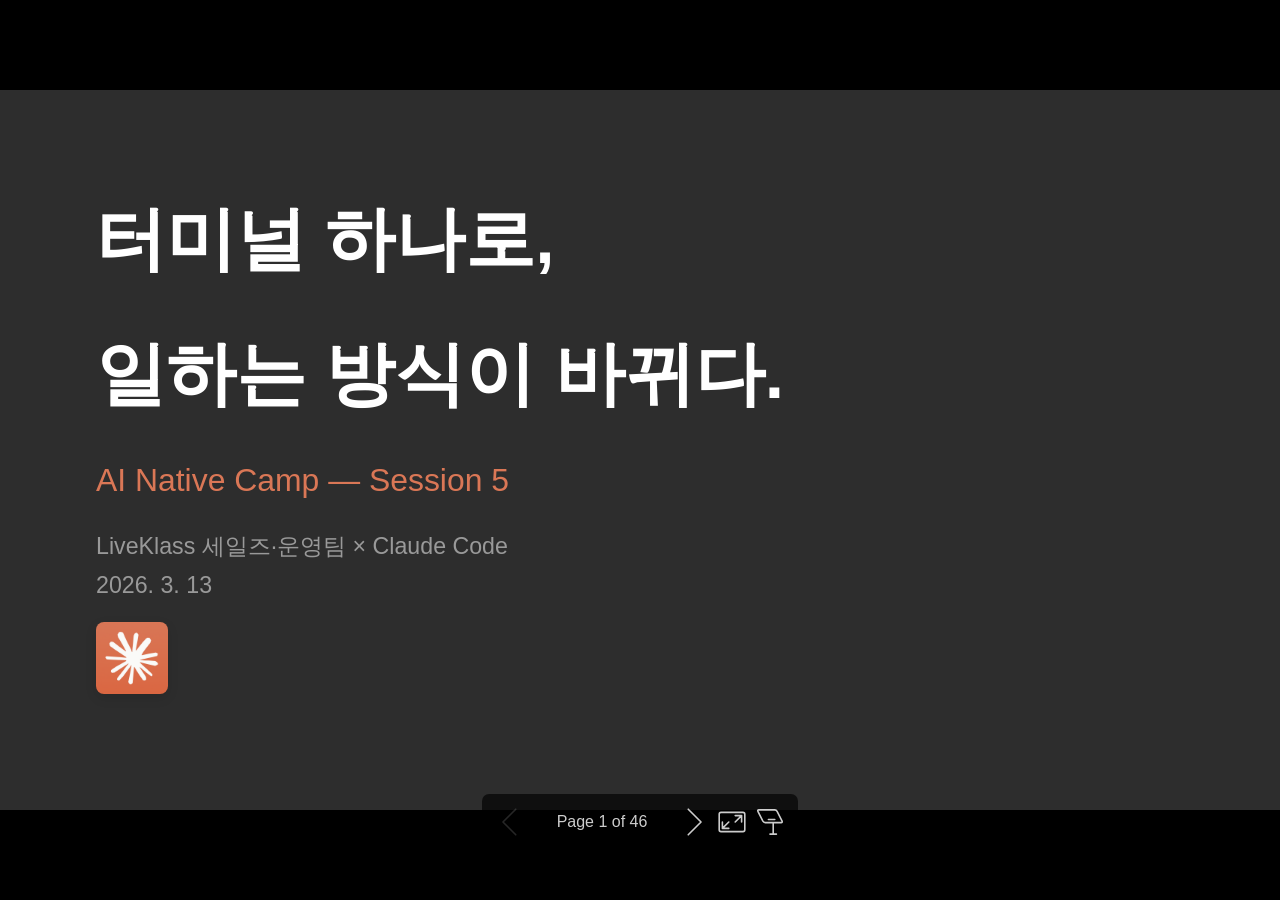
==== docs/slides/session5-showcase.html @ f02b891c "feat: Session 5 공유회 장표 + GitHub Pages 배포 Marp 기반 발표 장표 48슬라이드 (PDF + HTML). 참여자 7명 산출물 쇼케이스 + 1부 Key" ====
<!DOCTYPE html><html lang="ko-KR"><head><title>터미널 하나로,</title><meta property="og:title" content="터미널 하나로,"><meta charset="UTF-8"><meta name="viewport" content="width=device-width,height=device-height,initial-scale=1.0"><meta name="apple-mobile-web-app-capable" content="yes"><meta http-equiv="X-UA-Compatible" content="ie=edge"><meta property="og:type" content="website"><meta name="twitter:card" content="summary"><style>@media screen{body[data-bespoke-view=""] .bespoke-marp-parent>.bespoke-marp-osc>button,body[data-bespoke-view=next] .bespoke-marp-parent>.bespoke-marp-osc>button,body[data-bespoke-view=presenter] .bespoke-marp-presenter-container .bespoke-marp-presenter-info-container button,body[data-bespoke-view=presenter] .bespoke-marp-presenter-container .bespoke-marp-presenter-note-container button{appearance:none;background-color:initial;border:0;color:inherit;cursor:pointer;font-size:inherit;opacity:.8;outline:none;padding:0;transition:opacity .2s linear;-webkit-tap-highlight-color:transparent}body[data-bespoke-view=""] .bespoke-marp-parent>.bespoke-marp-osc>button:disabled,body[data-bespoke-view=next] .bespoke-marp-parent>.bespoke-marp-osc>button:disabled,body[data-bespoke-view=presenter] .bespoke-marp-presenter-container .bespoke-marp-presenter-info-container button:disabled,body[data-bespoke-view=presenter] .bespoke-marp-presenter-container .bespoke-marp-presenter-note-container button:disabled{cursor:not-allowed;opacity:.15!important}body[data-bespoke-view=""] .bespoke-marp-parent>.bespoke-marp-osc>button:hover,body[data-bespoke-view=next] .bespoke-marp-parent>.bespoke-marp-osc>button:hover,body[data-bespoke-view=presenter] .bespoke-marp-presenter-container .bespoke-marp-presenter-info-container button:hover,body[data-bespoke-view=presenter] .bespoke-marp-presenter-container .bespoke-marp-presenter-note-container button:hover{opacity:1}body[data-bespoke-view=""] .bespoke-marp-parent>.bespoke-marp-osc>button:hover:active,body[data-bespoke-view=next] .bespoke-marp-parent>.bespoke-marp-osc>button:hover:active,body[data-bespoke-view=presenter] .bespoke-marp-presenter-container .bespoke-marp-presenter-info-container button:hover:active,body[data-bespoke-view=presenter] .bespoke-marp-presenter-container .bespoke-marp-presenter-note-container button:hover:active{opacity:.6}body[data-bespoke-view=""] .bespoke-marp-parent>.bespoke-marp-osc>button:hover:not(:disabled),body[data-bespoke-view=next] .bespoke-marp-parent>.bespoke-marp-osc>button:hover:not(:disabled),body[data-bespoke-view=presenter] .bespoke-marp-presenter-container .bespoke-marp-presenter-info-container button:hover:not(:disabled),body[data-bespoke-view=presenter] .bespoke-marp-presenter-container .bespoke-marp-presenter-note-container button:hover:not(:disabled){transition:none}body[data-bespoke-view=""] .bespoke-marp-parent>.bespoke-marp-osc>button[data-bespoke-marp-osc=prev],body[data-bespoke-view=next] .bespoke-marp-parent>.bespoke-marp-osc>button[data-bespoke-marp-osc=prev],body[data-bespoke-view=presenter] .bespoke-marp-presenter-container .bespoke-marp-presenter-info-container button.bespoke-marp-presenter-info-page-prev{background:#0000 url("[data-uri]") no-repeat 50%;background-size:contain;overflow:hidden;text-indent:100%;white-space:nowrap}body[data-bespoke-view=""] .bespoke-marp-parent>.bespoke-marp-osc>button[data-bespoke-marp-osc=next],body[data-bespoke-view=next] .bespoke-marp-parent>.bespoke-marp-osc>button[data-bespoke-marp-osc=next],body[data-bespoke-view=presenter] .bespoke-marp-presenter-container .bespoke-marp-presenter-info-container button.bespoke-marp-presenter-info-page-next{background:#0000 url("[data-uri]") no-repeat 50%;background-size:contain;overflow:hidden;text-indent:100%;white-space:nowrap}body[data-bespoke-view=""] .bespoke-marp-parent>.bespoke-marp-osc>button[data-bespoke-marp-osc=fullscreen],body[data-bespoke-view=next] .bespoke-marp-parent>.bespoke-marp-osc>button[data-bespoke-marp-osc=fullscreen]{background:#0000 url("[data-uri]") no-repeat 50%;background-size:contain;overflow:hidden;text-indent:100%;white-space:nowrap}body[data-bespoke-view=""] .bespoke-marp-parent>.bespoke-marp-osc>button.exit[data-bespoke-marp-osc=fullscreen],body[data-bespoke-view=next] .bespoke-marp-parent>.bespoke-marp-osc>button.exit[data-bespoke-marp-osc=fullscreen]{background-image:url("[data-uri]")}body[data-bespoke-view=""] .bespoke-marp-parent>.bespoke-marp-osc>button[data-bespoke-marp-osc=presenter],body[data-bespoke-view=next] .bespoke-marp-parent>.bespoke-marp-osc>button[data-bespoke-marp-osc=presenter]{background:#0000 url("[data-uri]") no-repeat 50%;background-size:contain;overflow:hidden;text-indent:100%;white-space:nowrap}body[data-bespoke-view=presenter] .bespoke-marp-presenter-container .bespoke-marp-presenter-note-container button.bespoke-marp-presenter-note-bigger{background:#0000 url("[data-uri]") no-repeat 50%;background-size:contain;overflow:hidden;text-indent:100%;white-space:nowrap}body[data-bespoke-view=presenter] .bespoke-marp-presenter-container .bespoke-marp-presenter-note-container button.bespoke-marp-presenter-note-smaller{background:#0000 url("[data-uri]") no-repeat 50%;background-size:contain;overflow:hidden;text-indent:100%;white-space:nowrap}}@keyframes __bespoke_marp_transition_reduced_outgoing__{0%{opacity:1}to{opacity:0}}@keyframes __bespoke_marp_transition_reduced_incoming__{0%{mix-blend-mode:plus-lighter;opacity:0}to{mix-blend-mode:plus-lighter;opacity:1}}.bespoke-marp-note,.bespoke-marp-osc,.bespoke-progress-parent{display:none;transition:none}@media screen{::view-transition-group(*){animation-duration:var(--marp-bespoke-transition-animation-duration,.5s);animation-timing-function:ease}::view-transition-new(*),::view-transition-old(*){animation-delay:0s;animation-direction:var(--marp-bespoke-transition-animation-direction,normal);animation-duration:var(--marp-bespoke-transition-animation-duration,.5s);animation-fill-mode:both;animation-name:var(--marp-bespoke-transition-animation-name,var(--marp-bespoke-transition-animation-name-fallback,__bespoke_marp_transition_no_animation__));mix-blend-mode:normal}::view-transition-old(*){--marp-bespoke-transition-animation-name-fallback:__bespoke_marp_transition_reduced_outgoing__;animation-timing-function:ease}::view-transition-new(*){--marp-bespoke-transition-animation-name-fallback:__bespoke_marp_transition_reduced_incoming__;animation-timing-function:ease}::view-transition-new(root),::view-transition-old(root){animation-timing-function:linear}::view-transition-new(__bespoke_marp_transition_osc__),::view-transition-old(__bespoke_marp_transition_osc__){animation-duration:0s!important;animation-name:__bespoke_marp_transition_osc__!important}::view-transition-new(__bespoke_marp_transition_osc__){opacity:0!important}.bespoke-marp-transition-warming-up::view-transition-group(*),.bespoke-marp-transition-warming-up::view-transition-new(*),.bespoke-marp-transition-warming-up::view-transition-old(*){animation-play-state:paused!important}body,html{height:100%;margin:0}body{background:#000;overflow:hidden}svg.bespoke-marp-slide{content-visibility:hidden;opacity:0;pointer-events:none;z-index:-1}svg.bespoke-marp-slide:not(.bespoke-marp-active) *{view-transition-name:none!important}svg.bespoke-marp-slide.bespoke-marp-active{content-visibility:visible;opacity:1;pointer-events:auto;z-index:0}svg.bespoke-marp-slide.bespoke-marp-active.bespoke-marp-active-ready *{animation-name:__bespoke_marp__!important}@supports not (content-visibility:hidden){svg.bespoke-marp-slide[data-bespoke-marp-load=hideable]{display:none}svg.bespoke-marp-slide[data-bespoke-marp-load=hideable].bespoke-marp-active{display:block}}}@media screen and (prefers-reduced-motion:reduce){svg.bespoke-marp-slide *{view-transition-name:none!important}}@media screen{[data-bespoke-marp-fragment=inactive]{visibility:hidden}body[data-bespoke-view=""] .bespoke-marp-parent,body[data-bespoke-view=next] .bespoke-marp-parent{inset:0;position:absolute}body[data-bespoke-view=""] .bespoke-marp-parent>.bespoke-marp-osc,body[data-bespoke-view=next] .bespoke-marp-parent>.bespoke-marp-osc{background:#000000a6;border-radius:7px;bottom:50px;color:#fff;contain:paint;display:block;font-family:Helvetica,Arial,sans-serif;font-size:16px;left:50%;line-height:0;opacity:1;padding:12px;position:absolute;touch-action:manipulation;transform:translateX(-50%);transition:opacity .2s linear;-webkit-user-select:none;user-select:none;white-space:nowrap;will-change:transform;z-index:1;view-transition-name:__bespoke_marp_transition_osc__}body[data-bespoke-view=""] .bespoke-marp-parent>.bespoke-marp-osc>*,body[data-bespoke-view=next] .bespoke-marp-parent>.bespoke-marp-osc>*{margin-left:6px}body[data-bespoke-view=""] .bespoke-marp-parent>.bespoke-marp-osc>:first-child,body[data-bespoke-view=next] .bespoke-marp-parent>.bespoke-marp-osc>:first-child{margin-left:0}body[data-bespoke-view=""] .bespoke-marp-parent>.bespoke-marp-osc>span,body[data-bespoke-view=next] .bespoke-marp-parent>.bespoke-marp-osc>span{opacity:.8}body[data-bespoke-view=""] .bespoke-marp-parent>.bespoke-marp-osc>span[data-bespoke-marp-osc=page],body[data-bespoke-view=next] .bespoke-marp-parent>.bespoke-marp-osc>span[data-bespoke-marp-osc=page]{display:inline-block;min-width:140px;text-align:center}body[data-bespoke-view=""] .bespoke-marp-parent>.bespoke-marp-osc>button[data-bespoke-marp-osc=fullscreen],body[data-bespoke-view=""] .bespoke-marp-parent>.bespoke-marp-osc>button[data-bespoke-marp-osc=next],body[data-bespoke-view=""] .bespoke-marp-parent>.bespoke-marp-osc>button[data-bespoke-marp-osc=presenter],body[data-bespoke-view=""] .bespoke-marp-parent>.bespoke-marp-osc>button[data-bespoke-marp-osc=prev],body[data-bespoke-view=next] .bespoke-marp-parent>.bespoke-marp-osc>button[data-bespoke-marp-osc=fullscreen],body[data-bespoke-view=next] .bespoke-marp-parent>.bespoke-marp-osc>button[data-bespoke-marp-osc=next],body[data-bespoke-view=next] .bespoke-marp-parent>.bespoke-marp-osc>button[data-bespoke-marp-osc=presenter],body[data-bespoke-view=next] .bespoke-marp-parent>.bespoke-marp-osc>button[data-bespoke-marp-osc=prev]{height:32px;line-height:32px;width:32px}body[data-bespoke-view=""] .bespoke-marp-parent.bespoke-marp-inactive,body[data-bespoke-view=next] .bespoke-marp-parent.bespoke-marp-inactive{cursor:none}body[data-bespoke-view=""] .bespoke-marp-parent.bespoke-marp-inactive>.bespoke-marp-osc,body[data-bespoke-view=next] .bespoke-marp-parent.bespoke-marp-inactive>.bespoke-marp-osc{opacity:0;pointer-events:none}body[data-bespoke-view=""] svg.bespoke-marp-slide,body[data-bespoke-view=next] svg.bespoke-marp-slide{height:100%;left:0;position:absolute;top:0;width:100%}body[data-bespoke-view=""] .bespoke-progress-parent{background:#222;display:flex;height:5px;width:100%}body[data-bespoke-view=""] .bespoke-progress-parent+.bespoke-marp-parent{top:5px}body[data-bespoke-view=""] .bespoke-progress-parent .bespoke-progress-bar{background:#0288d1;flex:0 0 0;transition:flex-basis .2s cubic-bezier(0,1,1,1)}body[data-bespoke-view=next]{background:#0000}body[data-bespoke-view=presenter]{background:#161616}body[data-bespoke-view=presenter] .bespoke-marp-presenter-container{display:grid;font-family:Helvetica,Arial,sans-serif;grid-template:"current dragbar next" minmax(140px,1fr) "current dragbar note" 2fr "info    dragbar note" 3em;grid-template-columns:minmax(3px,var(--bespoke-marp-presenter-split-ratio,66%)) 0 minmax(3px,1fr);height:100%;left:0;position:absolute;top:0;width:100%}body[data-bespoke-view=presenter] .bespoke-marp-presenter-container .bespoke-marp-parent{grid-area:current;overflow:hidden;position:relative}body[data-bespoke-view=presenter] .bespoke-marp-presenter-container .bespoke-marp-parent svg.bespoke-marp-slide{height:calc(100% - 40px);left:20px;pointer-events:none;position:absolute;top:20px;-webkit-user-select:none;user-select:none;width:calc(100% - 40px)}body[data-bespoke-view=presenter] .bespoke-marp-presenter-container .bespoke-marp-parent svg.bespoke-marp-slide.bespoke-marp-active{filter:drop-shadow(0 3px 10px rgba(0,0,0,.5))}body[data-bespoke-view=presenter] .bespoke-marp-presenter-container .bespoke-marp-presenter-dragbar-container{background:#0288d1;cursor:col-resize;grid-area:dragbar;margin-left:-3px;opacity:0;position:relative;transition:opacity .4s linear .1s;width:6px;z-index:10}body[data-bespoke-view=presenter] .bespoke-marp-presenter-container .bespoke-marp-presenter-dragbar-container:hover{opacity:1}body[data-bespoke-view=presenter] .bespoke-marp-presenter-container .bespoke-marp-presenter-dragbar-container.active{opacity:1;transition-delay:0s}body[data-bespoke-view=presenter] .bespoke-marp-presenter-container .bespoke-marp-presenter-next-container{background:#222;cursor:pointer;display:none;grid-area:next;overflow:hidden;position:relative}body[data-bespoke-view=presenter] .bespoke-marp-presenter-container .bespoke-marp-presenter-next-container.active{display:block}body[data-bespoke-view=presenter] .bespoke-marp-presenter-container .bespoke-marp-presenter-next-container iframe.bespoke-marp-presenter-next{background:#0000;border:0;display:block;filter:drop-shadow(0 3px 10px rgba(0,0,0,.5));height:calc(100% - 40px);left:20px;pointer-events:none;position:absolute;top:20px;-webkit-user-select:none;user-select:none;width:calc(100% - 40px)}body[data-bespoke-view=presenter] .bespoke-marp-presenter-container .bespoke-marp-presenter-note-container{background:#222;color:#eee;grid-area:note;position:relative;z-index:1}body[data-bespoke-view=presenter] .bespoke-marp-presenter-container .bespoke-marp-presenter-note-container button{height:1.5em;line-height:1.5em;width:1.5em}body[data-bespoke-view=presenter] .bespoke-marp-presenter-container .bespoke-marp-presenter-note-container .bespoke-marp-presenter-note-wrapper{display:block;inset:0;position:absolute}body[data-bespoke-view=presenter] .bespoke-marp-presenter-container .bespoke-marp-presenter-note-container .bespoke-marp-presenter-note-buttons{background:#000000a6;border-radius:4px;bottom:0;display:flex;gap:4px;margin:12px;opacity:0;padding:6px;pointer-events:none;position:absolute;right:0;transition:opacity .2s linear}body[data-bespoke-view=presenter] .bespoke-marp-presenter-container .bespoke-marp-presenter-note-container .bespoke-marp-presenter-note-buttons:focus-within,body[data-bespoke-view=presenter] .bespoke-marp-presenter-container .bespoke-marp-presenter-note-container .bespoke-marp-presenter-note-wrapper:focus-within+.bespoke-marp-presenter-note-buttons,body[data-bespoke-view=presenter] .bespoke-marp-presenter-container .bespoke-marp-presenter-note-container:hover .bespoke-marp-presenter-note-buttons{opacity:1;pointer-events:auto}body[data-bespoke-view=presenter] .bespoke-marp-presenter-container .bespoke-marp-presenter-note-container .bespoke-marp-note{box-sizing:border-box;font-size:calc(1.1em*var(--bespoke-marp-note-font-scale, 1));height:calc(100% - 40px);margin:20px;overflow:auto;padding-right:3px;white-space:pre-wrap;width:calc(100% - 40px);word-wrap:break-word;scrollbar-color:#eeeeee80 #0000;scrollbar-width:thin}body[data-bespoke-view=presenter] .bespoke-marp-presenter-container .bespoke-marp-presenter-note-container .bespoke-marp-note::-webkit-scrollbar{width:6px}body[data-bespoke-view=presenter] .bespoke-marp-presenter-container .bespoke-marp-presenter-note-container .bespoke-marp-note::-webkit-scrollbar-track{background:#0000}body[data-bespoke-view=presenter] .bespoke-marp-presenter-container .bespoke-marp-presenter-note-container .bespoke-marp-note::-webkit-scrollbar-thumb{background:#eeeeee80;border-radius:6px}body[data-bespoke-view=presenter] .bespoke-marp-presenter-container .bespoke-marp-presenter-note-container .bespoke-marp-note:empty{pointer-events:none}body[data-bespoke-view=presenter] .bespoke-marp-presenter-container .bespoke-marp-presenter-note-container .bespoke-marp-note.active{display:block}body[data-bespoke-view=presenter] .bespoke-marp-presenter-container .bespoke-marp-presenter-note-container .bespoke-marp-note p:first-child{margin-top:0}body[data-bespoke-view=presenter] .bespoke-marp-presenter-container .bespoke-marp-presenter-note-container .bespoke-marp-note p:last-child{margin-bottom:0}body[data-bespoke-view=presenter] .bespoke-marp-presenter-container .bespoke-marp-presenter-info-container{align-items:center;box-sizing:border-box;color:#eee;display:flex;flex-wrap:nowrap;grid-area:info;justify-content:center;overflow:hidden;padding:0 10px}body[data-bespoke-view=presenter] .bespoke-marp-presenter-container .bespoke-marp-presenter-info-container .bespoke-marp-presenter-info-page,body[data-bespoke-view=presenter] .bespoke-marp-presenter-container .bespoke-marp-presenter-info-container .bespoke-marp-presenter-info-time,body[data-bespoke-view=presenter] .bespoke-marp-presenter-container .bespoke-marp-presenter-info-container .bespoke-marp-presenter-info-timer{box-sizing:border-box;display:block;padding:0 10px;white-space:nowrap;width:100%}body[data-bespoke-view=presenter] .bespoke-marp-presenter-container .bespoke-marp-presenter-info-container button{height:1.5em;line-height:1.5em;width:1.5em}body[data-bespoke-view=presenter] .bespoke-marp-presenter-container .bespoke-marp-presenter-info-container .bespoke-marp-presenter-info-page{order:2;text-align:center}body[data-bespoke-view=presenter] .bespoke-marp-presenter-container .bespoke-marp-presenter-info-container .bespoke-marp-presenter-info-page .bespoke-marp-presenter-info-page-text{display:inline-block;min-width:120px;text-align:center}body[data-bespoke-view=presenter] .bespoke-marp-presenter-container .bespoke-marp-presenter-info-container .bespoke-marp-presenter-info-time{color:#999;order:1;text-align:left}body[data-bespoke-view=presenter] .bespoke-marp-presenter-container .bespoke-marp-presenter-info-container .bespoke-marp-presenter-info-timer{color:#999;order:3;text-align:right}body[data-bespoke-view=presenter] .bespoke-marp-presenter-container .bespoke-marp-presenter-info-container .bespoke-marp-presenter-info-timer:hover{cursor:pointer}}@media print{.bespoke-marp-presenter-info-container,.bespoke-marp-presenter-next-container,.bespoke-marp-presenter-note-container{display:none}}</style><style>div#\:\$p > svg > foreignObject > section{width:1280px;height:720px;box-sizing:border-box;overflow:hidden;position:relative;scroll-snap-align:center center;-webkit-text-size-adjust:100%;text-size-adjust:100%}div#\:\$p > svg > foreignObject > section::after{bottom:0;content:attr(data-marpit-pagination);padding:inherit;pointer-events:none;position:absolute;right:0}div#\:\$p > svg > foreignObject > section:not([data-marpit-pagination])::after{display:none}div#\:\$p > svg > foreignObject > section :is(h1, marp-h1){font-size:2em;margin-block:0.67em}div#\:\$p > svg > foreignObject > section video::-webkit-media-controls{will-change:transform}@page {size:1280px 720px;margin:0}@media print{html, body{background-color:#fff;margin:0;page-break-inside:avoid;break-inside:avoid-page}div#\:\$p > svg > foreignObject > section{page-break-before:always;break-before:page}div#\:\$p > svg > foreignObject > section, div#\:\$p > svg > foreignObject > section *{-webkit-print-color-adjust:exact!important;animation-delay:0s!important;animation-duration:0s!important;color-adjust:exact!important;print-color-adjust:exact!important;transition:none!important}div#\:\$p > svg[data-marpit-svg]{display:block;height:100vh;width:100vw}}div#\:\$p > svg > foreignObject > section{--fgColor-danger:light-dark(#d1242f, #f85149);--bgColor-attention-muted:light-dark(#fff8c5, #bb800926);--bgColor-muted:light-dark(#f6f8fa, #151b23);--bgColor-neutral-muted:light-dark(#818b981f, #656c7633);--borderColor-accent-emphasis:light-dark(#0969da, #1f6feb);--borderColor-attention-emphasis:light-dark(#9a6700, #9e6a03);--borderColor-danger-emphasis:light-dark(#cf222e, #da3633);--borderColor-default:light-dark(#d1d9e0, #3d444d);--borderColor-done-emphasis:light-dark(#8250df, #8957e5);--borderColor-success-emphasis:light-dark(#1a7f37, #238636);--color-prettylights-syntax-brackethighlighter-angle:light-dark(#59636e, #9198a1);--color-prettylights-syntax-brackethighlighter-unmatched:light-dark(#82071e, #f85149);--color-prettylights-syntax-carriage-return-bg:light-dark(#cf222e, #b62324);--color-prettylights-syntax-carriage-return-text:light-dark(#f6f8fa, #f0f6fc);--color-prettylights-syntax-comment:light-dark(#59636e, #9198a1);--color-prettylights-syntax-constant:light-dark(#0550ae, #79c0ff);--color-prettylights-syntax-constant-other-reference-link:light-dark(#0a3069, #a5d6ff);--color-prettylights-syntax-entity:light-dark(#6639ba, #d2a8ff);--color-prettylights-syntax-entity-tag:light-dark(#0550ae, #7ee787);--color-prettylights-syntax-invalid-illegal-text:light-dark(var(--fgColor-danger), var(--fgColor-danger));--color-prettylights-syntax-keyword:light-dark(#cf222e, #ff7b72);--color-prettylights-syntax-markup-changed-bg:light-dark(#ffd8b5, #5a1e02);--color-prettylights-syntax-markup-changed-text:light-dark(#953800, #ffdfb6);--color-prettylights-syntax-markup-deleted-bg:light-dark(#ffebe9, #67060c);--color-prettylights-syntax-markup-deleted-text:light-dark(#82071e, #ffdcd7);--color-prettylights-syntax-markup-heading:light-dark(#0550ae, #1f6feb);--color-prettylights-syntax-markup-ignored-bg:light-dark(#0550ae, #1158c7);--color-prettylights-syntax-markup-ignored-text:light-dark(#d1d9e0, #f0f6fc);--color-prettylights-syntax-markup-inserted-bg:light-dark(#dafbe1, #033a16);--color-prettylights-syntax-markup-inserted-text:light-dark(#116329, #aff5b4);--color-prettylights-syntax-markup-list:light-dark(#3b2300, #f2cc60);--color-prettylights-syntax-meta-diff-range:light-dark(#8250df, #d2a8ff);--color-prettylights-syntax-string:light-dark(#0a3069, #a5d6ff);--color-prettylights-syntax-string-regexp:light-dark(#116329, #7ee787);--color-prettylights-syntax-sublimelinter-gutter-mark:light-dark(#818b98, #3d444d);--color-prettylights-syntax-variable:light-dark(#953800, #ffa657);--fgColor-accent:light-dark(#0969da, #4493f8);--fgColor-attention:light-dark(#9a6700, #d29922);--fgColor-done:light-dark(#8250df, #ab7df8);--fgColor-muted:light-dark(#59636e, #9198a1);--fgColor-success:light-dark(#1a7f37, #3fb950);--bgColor-default:light-dark(#fff, #0d1117);--borderColor-muted:light-dark(#d1d9e0b3, #3d444db3);--color-prettylights-syntax-invalid-illegal-bg:light-dark(var(--bgColor-danger-muted), var(--bgColor-danger-muted));--color-prettylights-syntax-markup-bold:light-dark(#1f2328, #f0f6fc);--color-prettylights-syntax-markup-italic:light-dark(#1f2328, #f0f6fc);--color-prettylights-syntax-storage-modifier-import:light-dark(#1f2328, #f0f6fc);--fgColor-default:light-dark(#1f2328, #f0f6fc);--focus-outlineColor:light-dark(var(--borderColor-accent-emphasis), var(--borderColor-accent-emphasis));--borderColor-neutral-muted:light-dark(var(--borderColor-muted), var(--borderColor-muted));--base-size-16:calc(var(--marpit-root-font-size, 1rem) * 1);--base-size-24:calc(var(--marpit-root-font-size, 1rem) * 1.5);--base-size-4:calc(var(--marpit-root-font-size, 1rem) * 0.25);--base-size-40:calc(var(--marpit-root-font-size, 1rem) * 2.5);--base-size-8:calc(var(--marpit-root-font-size, 1rem) * 0.5);--base-text-weight-medium:500;--base-text-weight-normal:400;--base-text-weight-semibold:600;--fontStack-monospace:ui-monospace, SFMono-Regular, SF Mono, Menlo, Consolas, Liberation Mono, monospace;--fontStack-sansSerif:-apple-system, BlinkMacSystemFont, "Segoe UI", "Noto Sans", Helvetica, Arial, sans-serif, "Apple Color Emoji", "Segoe UI Emoji";}/*!
 * Marp default theme.
 *
 * @theme default
 * @author Yuki Hattori
 *
 * @auto-scaling true
 * @size 16:9 1280px 720px
 * @size 4:3 960px 720px
 */div#\:\$p > svg > foreignObject > section [data-theme=light],div#\:\$p > svg > foreignObject > section{color-scheme:light}div#\:\$p > svg > foreignObject > section [data-theme=dark],div#\:\$p > svg > foreignObject > section:where(.invert){color-scheme:dark}div#\:\$p > svg > foreignObject > section{-ms-text-size-adjust:100%;-webkit-text-size-adjust:100%;background-color:var(--bgColor-default);color:var(--fgColor-default);font-family:var(--fontStack-sansSerif, -apple-system, BlinkMacSystemFont, "Segoe UI", "Noto Sans", Helvetica, Arial, sans-serif, "Apple Color Emoji", "Segoe UI Emoji");font-size:16px;font-weight:var(--base-text-weight-normal, 400);line-height:1.5;margin:0;word-wrap:break-word}div#\:\$p > svg > foreignObject > section{--marpit-root-font-size:16px}div#\:\$p > svg > foreignObject > section a{text-decoration:underline;text-underline-offset:calc(var(--marpit-root-font-size, 1rem) * .2)}div#\:\$p > svg > foreignObject > section :is(h1, marp-h1):hover .anchor .octicon-link:before,div#\:\$p > svg > foreignObject > section :is(h2, marp-h2):hover .anchor .octicon-link:before,div#\:\$p > svg > foreignObject > section :is(h3, marp-h3):hover .anchor .octicon-link:before,div#\:\$p > svg > foreignObject > section :is(h4, marp-h4):hover .anchor .octicon-link:before,div#\:\$p > svg > foreignObject > section :is(h5, marp-h5):hover .anchor .octicon-link:before,div#\:\$p > svg > foreignObject > section :is(h6, marp-h6):hover .anchor .octicon-link:before{background-color:currentColor;content:" ";display:inline-block;height:16px;-webkit-mask-image:url('data:image/svg+xml;charset=utf-8,<svg xmlns="http://www.w3.org/2000/svg" aria-hidden="true" viewBox="0 0 16 16"><path fill-rule="evenodd" d="M7.775 3.275a.75.75 0 0 0 1.06 1.06l1.25-1.25a2 2 0 1 1 2.83 2.83l-2.5 2.5a2 2 0 0 1-2.83 0 .75.75 0 0 0-1.06 1.06 3.5 3.5 0 0 0 4.95 0l2.5-2.5a3.5 3.5 0 0 0-4.95-4.95zm-4.69 9.64a2 2 0 0 1 0-2.83l2.5-2.5a2 2 0 0 1 2.83 0 .75.75 0 0 0 1.06-1.06 3.5 3.5 0 0 0-4.95 0l-2.5 2.5a3.5 3.5 0 0 0 4.95 4.95l1.25-1.25a.75.75 0 0 0-1.06-1.06l-1.25 1.25a2 2 0 0 1-2.83 0"/></svg>');mask-image:url('data:image/svg+xml;charset=utf-8,<svg xmlns="http://www.w3.org/2000/svg" aria-hidden="true" viewBox="0 0 16 16"><path fill-rule="evenodd" d="M7.775 3.275a.75.75 0 0 0 1.06 1.06l1.25-1.25a2 2 0 1 1 2.83 2.83l-2.5 2.5a2 2 0 0 1-2.83 0 .75.75 0 0 0-1.06 1.06 3.5 3.5 0 0 0 4.95 0l2.5-2.5a3.5 3.5 0 0 0-4.95-4.95zm-4.69 9.64a2 2 0 0 1 0-2.83l2.5-2.5a2 2 0 0 1 2.83 0 .75.75 0 0 0 1.06-1.06 3.5 3.5 0 0 0-4.95 0l-2.5 2.5a3.5 3.5 0 0 0 4.95 4.95l1.25-1.25a.75.75 0 0 0-1.06-1.06l-1.25 1.25a2 2 0 0 1-2.83 0"/></svg>');width:16px}div#\:\$p > svg > foreignObject > section details,div#\:\$p > svg > foreignObject > section figcaption,div#\:\$p > svg > foreignObject > section figure{display:block}div#\:\$p > svg > foreignObject > section summary{display:list-item}div#\:\$p > svg > foreignObject > section [hidden]{display:none!important}div#\:\$p > svg > foreignObject > section a{background-color:transparent;color:var(--fgColor-accent);text-decoration:none}div#\:\$p > svg > foreignObject > section abbr[title]{border-bottom:none;-webkit-text-decoration:underline dotted;text-decoration:underline dotted}div#\:\$p > svg > foreignObject > section b,div#\:\$p > svg > foreignObject > section strong{font-weight:var(--base-text-weight-semibold, 600)}div#\:\$p > svg > foreignObject > section dfn{font-style:italic}div#\:\$p > svg > foreignObject > section :is(h1, marp-h1){border-bottom:1px solid var(--borderColor-muted);font-size:2em;font-weight:var(--base-text-weight-semibold, 600);margin:.67em 0;padding-bottom:.3em}div#\:\$p > svg > foreignObject > section mark{background-color:var(--bgColor-attention-muted);color:var(--fgColor-default)}div#\:\$p > svg > foreignObject > section small{font-size:90%}div#\:\$p > svg > foreignObject > section sub,div#\:\$p > svg > foreignObject > section sup{font-size:75%;line-height:0;position:relative;vertical-align:baseline}div#\:\$p > svg > foreignObject > section sub{bottom:-.25em}div#\:\$p > svg > foreignObject > section sup{top:-.5em}div#\:\$p > svg > foreignObject > section img{border-style:none;box-sizing:content-box;max-width:100%}div#\:\$p > svg > foreignObject > section code,div#\:\$p > svg > foreignObject > section kbd,div#\:\$p > svg > foreignObject > section :is(pre, marp-pre),div#\:\$p > svg > foreignObject > section samp{font-family:monospace;font-size:1em}div#\:\$p > svg > foreignObject > section figure{margin:1em var(--base-size-40)}div#\:\$p > svg > foreignObject > section hr{background:transparent;background-color:var(--borderColor-default);border:0;box-sizing:content-box;height:.25em;margin:var(--base-size-24) 0;overflow:hidden;padding:0}div#\:\$p > svg > foreignObject > section input{font:inherit;font-family:inherit;font-size:inherit;line-height:inherit;margin:0;overflow:visible}div#\:\$p > svg > foreignObject > section [type=button],div#\:\$p > svg > foreignObject > section [type=reset],div#\:\$p > svg > foreignObject > section [type=submit]{-webkit-appearance:button;-moz-appearance:button;appearance:button}div#\:\$p > svg > foreignObject > section [type=checkbox],div#\:\$p > svg > foreignObject > section [type=radio]{box-sizing:border-box;padding:0}div#\:\$p > svg > foreignObject > section [type=number]::-webkit-inner-spin-button,div#\:\$p > svg > foreignObject > section [type=number]::-webkit-outer-spin-button{height:auto}div#\:\$p > svg > foreignObject > section [type=search]::-webkit-search-cancel-button,div#\:\$p > svg > foreignObject > section [type=search]::-webkit-search-decoration{-webkit-appearance:none;appearance:none}div#\:\$p > svg > foreignObject > section ::-webkit-input-placeholder{color:inherit;opacity:.54}div#\:\$p > svg > foreignObject > section ::-webkit-file-upload-button{-webkit-appearance:button;appearance:button;font:inherit}div#\:\$p > svg > foreignObject > section a:hover{text-decoration:underline}div#\:\$p > svg > foreignObject > section ::-moz-placeholder{color:var(--fgColor-muted);opacity:1}div#\:\$p > svg > foreignObject > section ::placeholder{color:var(--fgColor-muted);opacity:1}div#\:\$p > svg > foreignObject > section hr:after,div#\:\$p > svg > foreignObject > section hr:before{content:"";display:table}div#\:\$p > svg > foreignObject > section hr:after{clear:both}div#\:\$p > svg > foreignObject > section table{border-collapse:collapse;border-spacing:0;display:block;font-variant:tabular-nums;max-width:100%;overflow:auto;width:-moz-max-content;width:max-content}div#\:\$p > svg > foreignObject > section td,div#\:\$p > svg > foreignObject > section th{padding:0}div#\:\$p > svg > foreignObject > section details summary{cursor:pointer}div#\:\$p > svg > foreignObject > section [role=button]:focus,div#\:\$p > svg > foreignObject > section a:focus,div#\:\$p > svg > foreignObject > section input[type=checkbox]:focus,div#\:\$p > svg > foreignObject > section input[type=radio]:focus{box-shadow:none;outline:2px solid var(--focus-outlineColor);outline-offset:-2px}div#\:\$p > svg > foreignObject > section [role=button]:focus:not(:focus-visible),div#\:\$p > svg > foreignObject > section a:focus:not(:focus-visible),div#\:\$p > svg > foreignObject > section input[type=checkbox]:focus:not(:focus-visible),div#\:\$p > svg > foreignObject > section input[type=radio]:focus:not(:focus-visible){outline:1px solid transparent}div#\:\$p > svg > foreignObject > section [role=button]:focus-visible,div#\:\$p > svg > foreignObject > section a:focus-visible,div#\:\$p > svg > foreignObject > section input[type=checkbox]:focus-visible,div#\:\$p > svg > foreignObject > section input[type=radio]:focus-visible{box-shadow:none;outline:2px solid var(--focus-outlineColor);outline-offset:-2px}div#\:\$p > svg > foreignObject > section a:not([class]):focus,div#\:\$p > svg > foreignObject > section a:not([class]):focus-visible,div#\:\$p > svg > foreignObject > section input[type=checkbox]:focus,div#\:\$p > svg > foreignObject > section input[type=checkbox]:focus-visible,div#\:\$p > svg > foreignObject > section input[type=radio]:focus,div#\:\$p > svg > foreignObject > section input[type=radio]:focus-visible{outline-offset:0}div#\:\$p > svg > foreignObject > section kbd{background-color:var(--bgColor-muted);border-bottom-color:var(--borderColor-neutral-muted);border:1px solid var(--borderColor-neutral-muted);border-radius:6px;box-shadow:inset 0 -1px 0 var(--borderColor-neutral-muted);color:var(--fgColor-default);display:inline-block;font:11px var(--fontStack-monospace, ui-monospace, SFMono-Regular, SF Mono, Menlo, Consolas, Liberation Mono, monospace);line-height:10px;padding:var(--base-size-4);vertical-align:middle}div#\:\$p > svg > foreignObject > section :is(h1, marp-h1),div#\:\$p > svg > foreignObject > section :is(h2, marp-h2),div#\:\$p > svg > foreignObject > section :is(h3, marp-h3),div#\:\$p > svg > foreignObject > section :is(h4, marp-h4),div#\:\$p > svg > foreignObject > section :is(h5, marp-h5),div#\:\$p > svg > foreignObject > section :is(h6, marp-h6){font-weight:var(--base-text-weight-semibold, 600);line-height:1.25;margin-bottom:var(--base-size-16);margin-top:var(--base-size-24)}div#\:\$p > svg > foreignObject > section :is(h2, marp-h2){border-bottom:1px solid var(--borderColor-muted);font-size:1.5em;padding-bottom:.3em}div#\:\$p > svg > foreignObject > section :is(h2, marp-h2),div#\:\$p > svg > foreignObject > section :is(h3, marp-h3){font-weight:var(--base-text-weight-semibold, 600)}div#\:\$p > svg > foreignObject > section :is(h3, marp-h3){font-size:1.25em}div#\:\$p > svg > foreignObject > section :is(h4, marp-h4){font-size:1em}div#\:\$p > svg > foreignObject > section :is(h4, marp-h4),div#\:\$p > svg > foreignObject > section :is(h5, marp-h5){font-weight:var(--base-text-weight-semibold, 600)}div#\:\$p > svg > foreignObject > section :is(h5, marp-h5){font-size:.875em}div#\:\$p > svg > foreignObject > section :is(h6, marp-h6){color:var(--fgColor-muted);font-size:.85em;font-weight:var(--base-text-weight-semibold, 600)}div#\:\$p > svg > foreignObject > section p{margin-bottom:10px;margin-top:0}div#\:\$p > svg > foreignObject > section blockquote{border-left:.25em solid var(--borderColor-default);color:var(--fgColor-muted);margin:0;padding:0 1em}div#\:\$p > svg > foreignObject > section ol,div#\:\$p > svg > foreignObject > section ul{margin-bottom:0;margin-top:0;padding-left:2em}div#\:\$p > svg > foreignObject > section ol ol,div#\:\$p > svg > foreignObject > section ul ol{list-style-type:lower-roman}div#\:\$p > svg > foreignObject > section ol ol ol,div#\:\$p > svg > foreignObject > section ol ul ol,div#\:\$p > svg > foreignObject > section ul ol ol,div#\:\$p > svg > foreignObject > section ul ul ol{list-style-type:lower-alpha}div#\:\$p > svg > foreignObject > section dd{margin-left:0}div#\:\$p > svg > foreignObject > section code,div#\:\$p > svg > foreignObject > section :is(pre, marp-pre),div#\:\$p > svg > foreignObject > section samp,div#\:\$p > svg > foreignObject > section tt{font-family:var(--fontStack-monospace, ui-monospace, SFMono-Regular, SF Mono, Menlo, Consolas, Liberation Mono, monospace);font-size:12px}div#\:\$p > svg > foreignObject > section :is(pre, marp-pre){margin-bottom:0;margin-top:0;word-wrap:normal}div#\:\$p > svg > foreignObject > section .octicon{display:inline-block;fill:currentColor;overflow:visible!important;vertical-align:text-bottom}div#\:\$p > svg > foreignObject > section input::-webkit-inner-spin-button,div#\:\$p > svg > foreignObject > section input::-webkit-outer-spin-button{-webkit-appearance:none;appearance:none;margin:0}div#\:\$p > svg > foreignObject > section .mr-2{margin-right:var(--base-size-8, 8px)!important}div#\:\$p > svg > foreignObject > section:after,div#\:\$p > svg > foreignObject > section:before{display:table}div#\:\$p > svg > foreignObject > section:after{clear:both}div#\:\$p > svg > foreignObject > section>:first-child{margin-top:0!important}div#\:\$p > svg > foreignObject > section>:last-child{margin-bottom:0!important}div#\:\$p > svg > foreignObject > section a:not([href]){color:inherit;text-decoration:none}div#\:\$p > svg > foreignObject > section .absent{color:var(--fgColor-danger)}div#\:\$p > svg > foreignObject > section .anchor{float:left;line-height:1;margin-left:-20px;padding-right:var(--base-size-4)}div#\:\$p > svg > foreignObject > section .anchor:focus{outline:none}div#\:\$p > svg > foreignObject > section blockquote,div#\:\$p > svg > foreignObject > section details,div#\:\$p > svg > foreignObject > section dl,div#\:\$p > svg > foreignObject > section ol,div#\:\$p > svg > foreignObject > section p,div#\:\$p > svg > foreignObject > section :is(pre, marp-pre),div#\:\$p > svg > foreignObject > section table,div#\:\$p > svg > foreignObject > section ul{margin-bottom:var(--base-size-16);margin-top:0}div#\:\$p > svg > foreignObject > section blockquote>:first-child{margin-top:0}div#\:\$p > svg > foreignObject > section blockquote>:last-child{margin-bottom:0}div#\:\$p > svg > foreignObject > section :is(h1, marp-h1) .octicon-link,div#\:\$p > svg > foreignObject > section :is(h2, marp-h2) .octicon-link,div#\:\$p > svg > foreignObject > section :is(h3, marp-h3) .octicon-link,div#\:\$p > svg > foreignObject > section :is(h4, marp-h4) .octicon-link,div#\:\$p > svg > foreignObject > section :is(h5, marp-h5) .octicon-link,div#\:\$p > svg > foreignObject > section :is(h6, marp-h6) .octicon-link{color:var(--fgColor-default);vertical-align:middle;visibility:hidden}div#\:\$p > svg > foreignObject > section :is(h1, marp-h1):hover .anchor,div#\:\$p > svg > foreignObject > section :is(h2, marp-h2):hover .anchor,div#\:\$p > svg > foreignObject > section :is(h3, marp-h3):hover .anchor,div#\:\$p > svg > foreignObject > section :is(h4, marp-h4):hover .anchor,div#\:\$p > svg > foreignObject > section :is(h5, marp-h5):hover .anchor,div#\:\$p > svg > foreignObject > section :is(h6, marp-h6):hover .anchor{text-decoration:none}div#\:\$p > svg > foreignObject > section :is(h1, marp-h1):hover .anchor .octicon-link,div#\:\$p > svg > foreignObject > section :is(h2, marp-h2):hover .anchor .octicon-link,div#\:\$p > svg > foreignObject > section :is(h3, marp-h3):hover .anchor .octicon-link,div#\:\$p > svg > foreignObject > section :is(h4, marp-h4):hover .anchor .octicon-link,div#\:\$p > svg > foreignObject > section :is(h5, marp-h5):hover .anchor .octicon-link,div#\:\$p > svg > foreignObject > section :is(h6, marp-h6):hover .anchor .octicon-link{visibility:visible}div#\:\$p > svg > foreignObject > section :is(h1, marp-h1) code,div#\:\$p > svg > foreignObject > section :is(h1, marp-h1) tt,div#\:\$p > svg > foreignObject > section :is(h2, marp-h2) code,div#\:\$p > svg > foreignObject > section :is(h2, marp-h2) tt,div#\:\$p > svg > foreignObject > section :is(h3, marp-h3) code,div#\:\$p > svg > foreignObject > section :is(h3, marp-h3) tt,div#\:\$p > svg > foreignObject > section :is(h4, marp-h4) code,div#\:\$p > svg > foreignObject > section :is(h4, marp-h4) tt,div#\:\$p > svg > foreignObject > section :is(h5, marp-h5) code,div#\:\$p > svg > foreignObject > section :is(h5, marp-h5) tt,div#\:\$p > svg > foreignObject > section :is(h6, marp-h6) code,div#\:\$p > svg > foreignObject > section :is(h6, marp-h6) tt{font-size:inherit;padding:0 .2em}div#\:\$p > svg > foreignObject > section summary :is(h1, marp-h1),div#\:\$p > svg > foreignObject > section summary :is(h2, marp-h2),div#\:\$p > svg > foreignObject > section summary :is(h3, marp-h3),div#\:\$p > svg > foreignObject > section summary :is(h4, marp-h4),div#\:\$p > svg > foreignObject > section summary :is(h5, marp-h5),div#\:\$p > svg > foreignObject > section summary :is(h6, marp-h6){display:inline-block}div#\:\$p > svg > foreignObject > section summary :is(h1, marp-h1) .anchor,div#\:\$p > svg > foreignObject > section summary :is(h2, marp-h2) .anchor,div#\:\$p > svg > foreignObject > section summary :is(h3, marp-h3) .anchor,div#\:\$p > svg > foreignObject > section summary :is(h4, marp-h4) .anchor,div#\:\$p > svg > foreignObject > section summary :is(h5, marp-h5) .anchor,div#\:\$p > svg > foreignObject > section summary :is(h6, marp-h6) .anchor{margin-left:-40px}div#\:\$p > svg > foreignObject > section summary :is(h1, marp-h1),div#\:\$p > svg > foreignObject > section summary :is(h2, marp-h2){border-bottom:0;padding-bottom:0}div#\:\$p > svg > foreignObject > section ol.no-list,div#\:\$p > svg > foreignObject > section ul.no-list{list-style-type:none;padding:0}div#\:\$p > svg > foreignObject > section ol[type="a s"]{list-style-type:lower-alpha}div#\:\$p > svg > foreignObject > section ol[type="A s"]{list-style-type:upper-alpha}div#\:\$p > svg > foreignObject > section ol[type="i s"]{list-style-type:lower-roman}div#\:\$p > svg > foreignObject > section ol[type="I s"]{list-style-type:upper-roman}div#\:\$p > svg > foreignObject > section div>ol:not([type]),div#\:\$p > svg > foreignObject > section ol[type="1"]{list-style-type:decimal}div#\:\$p > svg > foreignObject > section ol ol,div#\:\$p > svg > foreignObject > section ol ul,div#\:\$p > svg > foreignObject > section ul ol,div#\:\$p > svg > foreignObject > section ul ul{margin-bottom:0;margin-top:0}div#\:\$p > svg > foreignObject > section li>p{margin-top:var(--base-size-16)}div#\:\$p > svg > foreignObject > section li+li{margin-top:.25em}div#\:\$p > svg > foreignObject > section dl{padding:0}div#\:\$p > svg > foreignObject > section dl dt{font-size:1em;font-style:italic;font-weight:var(--base-text-weight-semibold, 600);margin-top:var(--base-size-16);padding:0}div#\:\$p > svg > foreignObject > section dl dd{margin-bottom:var(--base-size-16);padding:0 var(--base-size-16)}div#\:\$p > svg > foreignObject > section table th{font-weight:var(--base-text-weight-semibold, 600)}div#\:\$p > svg > foreignObject > section table td,div#\:\$p > svg > foreignObject > section table th{border:1px solid var(--borderColor-default);padding:6px 13px}div#\:\$p > svg > foreignObject > section table td>:last-child{margin-bottom:0}div#\:\$p > svg > foreignObject > section table tr{background-color:var(--bgColor-default);border-top:1px solid var(--borderColor-muted)}div#\:\$p > svg > foreignObject > section table tr:nth-child(2n){background-color:var(--bgColor-muted)}div#\:\$p > svg > foreignObject > section table img{background-color:transparent}div#\:\$p > svg > foreignObject > section img[align=right]{padding-left:20px}div#\:\$p > svg > foreignObject > section img[align=left]{padding-right:20px}div#\:\$p > svg > foreignObject > section .emoji{background-color:transparent;max-width:none;vertical-align:text-top}div#\:\$p > svg > foreignObject > section :is(span, marp-span).frame,div#\:\$p > svg > foreignObject > section :is(span, marp-span).frame>:is(span, marp-span){display:block;overflow:hidden}div#\:\$p > svg > foreignObject > section :is(span, marp-span).frame>:is(span, marp-span){border:1px solid var(--borderColor-default);float:left;margin:13px 0 0;padding:7px;width:auto}div#\:\$p > svg > foreignObject > section :is(span, marp-span).frame :is(span, marp-span) img{display:block;float:left}div#\:\$p > svg > foreignObject > section :is(span, marp-span).frame :is(span, marp-span) :is(span, marp-span){clear:both;color:var(--fgColor-default);display:block;padding:5px 0 0}div#\:\$p > svg > foreignObject > section :is(span, marp-span).align-center{clear:both;display:block;overflow:hidden}div#\:\$p > svg > foreignObject > section :is(span, marp-span).align-center>:is(span, marp-span){display:block;margin:13px auto 0;overflow:hidden;text-align:center}div#\:\$p > svg > foreignObject > section :is(span, marp-span).align-center :is(span, marp-span) img{margin:0 auto;text-align:center}div#\:\$p > svg > foreignObject > section :is(span, marp-span).align-right{clear:both;display:block;overflow:hidden}div#\:\$p > svg > foreignObject > section :is(span, marp-span).align-right>:is(span, marp-span){display:block;margin:13px 0 0;overflow:hidden;text-align:right}div#\:\$p > svg > foreignObject > section :is(span, marp-span).align-right :is(span, marp-span) img{margin:0;text-align:right}div#\:\$p > svg > foreignObject > section :is(span, marp-span).float-left{display:block;float:left;margin-right:13px;overflow:hidden}div#\:\$p > svg > foreignObject > section :is(span, marp-span).float-left :is(span, marp-span){margin:13px 0 0}div#\:\$p > svg > foreignObject > section :is(span, marp-span).float-right{display:block;float:right;margin-left:13px;overflow:hidden}div#\:\$p > svg > foreignObject > section :is(span, marp-span).float-right>:is(span, marp-span){display:block;margin:13px auto 0;overflow:hidden;text-align:right}div#\:\$p > svg > foreignObject > section code,div#\:\$p > svg > foreignObject > section tt{background-color:var(--bgColor-neutral-muted);border-radius:6px;font-size:85%;margin:0;padding:.2em .4em;white-space:break-spaces}div#\:\$p > svg > foreignObject > section code br,div#\:\$p > svg > foreignObject > section tt br{display:none}div#\:\$p > svg > foreignObject > section del code{text-decoration:inherit}div#\:\$p > svg > foreignObject > section samp{font-size:85%}div#\:\$p > svg > foreignObject > section :is(pre, marp-pre) code{font-size:100%}div#\:\$p > svg > foreignObject > section :is(pre, marp-pre)>code{background:transparent;border:0;margin:0;padding:0;white-space:pre;word-break:normal}div#\:\$p > svg > foreignObject > section .highlight{margin-bottom:var(--base-size-16)}div#\:\$p > svg > foreignObject > section .highlight :is(pre, marp-pre){margin-bottom:0;word-break:normal}div#\:\$p > svg > foreignObject > section :is(pre, marp-pre){background-color:var(--bgColor-muted);border-radius:6px;color:var(--fgColor-default);font-size:85%;line-height:1.45;overflow:auto;padding:var(--base-size-16)}div#\:\$p > svg > foreignObject > section :is(pre, marp-pre) code,div#\:\$p > svg > foreignObject > section :is(pre, marp-pre) tt{display:inline;line-height:inherit;margin:0;overflow:visible;padding:0;word-wrap:normal;background-color:transparent;border:0}div#\:\$p > svg > foreignObject > section .csv-data td,div#\:\$p > svg > foreignObject > section .csv-data th{font-size:12px;line-height:1;overflow:hidden;padding:5px;text-align:left;white-space:nowrap}div#\:\$p > svg > foreignObject > section .csv-data .blob-num{background:var(--bgColor-default);border:0;padding:10px var(--base-size-8) 9px;text-align:right}div#\:\$p > svg > foreignObject > section .csv-data tr{border-top:0}div#\:\$p > svg > foreignObject > section .csv-data th{background:var(--bgColor-muted);border-top:0;font-weight:var(--base-text-weight-semibold, 600)}div#\:\$p > svg > foreignObject > section [data-footnote-ref]:before{content:"["}div#\:\$p > svg > foreignObject > section [data-footnote-ref]:after{content:"]"}div#\:\$p > svg > foreignObject > section .footnotes{border-top:1px solid var(--borderColor-default);color:var(--fgColor-muted);font-size:12px}div#\:\$p > svg > foreignObject > section div#\:\$p > svg > foreignObject > section section.footnotes{--marpit-root-font-size:12px}div#\:\$p > svg > foreignObject > section .footnotes ol,div#\:\$p > svg > foreignObject > section .footnotes ol ul{padding-left:var(--base-size-16)}div#\:\$p > svg > foreignObject > section .footnotes ol ul{display:inline-block;margin-top:var(--base-size-16)}div#\:\$p > svg > foreignObject > section .footnotes li{position:relative}div#\:\$p > svg > foreignObject > section .footnotes li:target:before{border:2px solid var(--borderColor-accent-emphasis);border-radius:6px;bottom:calc(var(--base-size-8)*-1);content:"";left:calc(var(--base-size-24)*-1);pointer-events:none;position:absolute;right:calc(var(--base-size-8)*-1);top:calc(var(--base-size-8)*-1)}div#\:\$p > svg > foreignObject > section .footnotes li:target{color:var(--fgColor-default)}div#\:\$p > svg > foreignObject > section .footnotes .data-footnote-backref g-emoji{font-family:monospace}div#\:\$p > svg > foreignObject > section .pl-c{color:var(--color-prettylights-syntax-comment)}div#\:\$p > svg > foreignObject > section .pl-c1,div#\:\$p > svg > foreignObject > section .pl-s .pl-v{color:var(--color-prettylights-syntax-constant)}div#\:\$p > svg > foreignObject > section .pl-e,div#\:\$p > svg > foreignObject > section .pl-en{color:var(--color-prettylights-syntax-entity)}div#\:\$p > svg > foreignObject > section .pl-s .pl-s1,div#\:\$p > svg > foreignObject > section .pl-smi{color:var(--color-prettylights-syntax-storage-modifier-import)}div#\:\$p > svg > foreignObject > section .pl-ent{color:var(--color-prettylights-syntax-entity-tag)}div#\:\$p > svg > foreignObject > section .pl-k{color:var(--color-prettylights-syntax-keyword)}div#\:\$p > svg > foreignObject > section .pl-pds,div#\:\$p > svg > foreignObject > section .pl-s,div#\:\$p > svg > foreignObject > section .pl-s .pl-pse .pl-s1,div#\:\$p > svg > foreignObject > section .pl-sr,div#\:\$p > svg > foreignObject > section .pl-sr .pl-cce,div#\:\$p > svg > foreignObject > section .pl-sr .pl-sra,div#\:\$p > svg > foreignObject > section .pl-sr .pl-sre{color:var(--color-prettylights-syntax-string)}div#\:\$p > svg > foreignObject > section .pl-smw,div#\:\$p > svg > foreignObject > section .pl-v{color:var(--color-prettylights-syntax-variable)}div#\:\$p > svg > foreignObject > section .pl-bu{color:var(--color-prettylights-syntax-brackethighlighter-unmatched)}div#\:\$p > svg > foreignObject > section .pl-ii{background-color:var(--color-prettylights-syntax-invalid-illegal-bg);color:var(--color-prettylights-syntax-invalid-illegal-text)}div#\:\$p > svg > foreignObject > section .pl-c2{background-color:var(--color-prettylights-syntax-carriage-return-bg);color:var(--color-prettylights-syntax-carriage-return-text)}div#\:\$p > svg > foreignObject > section .pl-sr .pl-cce{color:var(--color-prettylights-syntax-string-regexp);font-weight:700}div#\:\$p > svg > foreignObject > section .pl-ml{color:var(--color-prettylights-syntax-markup-list)}div#\:\$p > svg > foreignObject > section .pl-mh,div#\:\$p > svg > foreignObject > section .pl-mh .pl-en,div#\:\$p > svg > foreignObject > section .pl-ms{color:var(--color-prettylights-syntax-markup-heading);font-weight:700}div#\:\$p > svg > foreignObject > section .pl-mi{color:var(--color-prettylights-syntax-markup-italic);font-style:italic}div#\:\$p > svg > foreignObject > section .pl-mb{color:var(--color-prettylights-syntax-markup-bold);font-weight:700}div#\:\$p > svg > foreignObject > section .pl-md{background-color:var(--color-prettylights-syntax-markup-deleted-bg);color:var(--color-prettylights-syntax-markup-deleted-text)}div#\:\$p > svg > foreignObject > section .pl-mi1{background-color:var(--color-prettylights-syntax-markup-inserted-bg);color:var(--color-prettylights-syntax-markup-inserted-text)}div#\:\$p > svg > foreignObject > section .pl-mc{background-color:var(--color-prettylights-syntax-markup-changed-bg);color:var(--color-prettylights-syntax-markup-changed-text)}div#\:\$p > svg > foreignObject > section .pl-mi2{background-color:var(--color-prettylights-syntax-markup-ignored-bg);color:var(--color-prettylights-syntax-markup-ignored-text)}div#\:\$p > svg > foreignObject > section .pl-mdr{color:var(--color-prettylights-syntax-meta-diff-range);font-weight:700}div#\:\$p > svg > foreignObject > section .pl-ba{color:var(--color-prettylights-syntax-brackethighlighter-angle)}div#\:\$p > svg > foreignObject > section .pl-sg{color:var(--color-prettylights-syntax-sublimelinter-gutter-mark)}div#\:\$p > svg > foreignObject > section .pl-corl{color:var(--color-prettylights-syntax-constant-other-reference-link);text-decoration:underline}div#\:\$p > svg > foreignObject > section [role=button]:focus:not(:focus-visible),div#\:\$p > svg > foreignObject > section [role=tabpanel][tabindex="0"]:focus:not(:focus-visible),div#\:\$p > svg > foreignObject > section a:focus:not(:focus-visible),div#\:\$p > svg > foreignObject > section button:focus:not(:focus-visible),div#\:\$p > svg > foreignObject > section summary:focus:not(:focus-visible){box-shadow:none;outline:none}div#\:\$p > svg > foreignObject > section [tabindex="0"]:focus:not(:focus-visible),div#\:\$p > svg > foreignObject > section details-dialog:focus:not(:focus-visible){outline:none}div#\:\$p > svg > foreignObject > section g-emoji{display:inline-block;font-family:Apple Color Emoji,Segoe UI Emoji,Segoe UI Symbol;font-size:1em;font-style:normal!important;font-weight:var(--base-text-weight-normal, 400);line-height:1;min-width:1ch;vertical-align:-.075em}div#\:\$p > svg > foreignObject > section g-emoji img{height:1em;width:1em}div#\:\$p > svg > foreignObject > section a:has(>p,>div,>:is(pre, marp-pre),>blockquote){display:block}div#\:\$p > svg > foreignObject > section a:has(>p,>div,>:is(pre, marp-pre),>blockquote):not(:has(.snippet-clipboard-content,>:is(pre, marp-pre))){width:-moz-fit-content;width:fit-content}div#\:\$p > svg > foreignObject > section a:has(>p,>div,>:is(pre, marp-pre),>blockquote):has(.snippet-clipboard-content,>:is(pre, marp-pre)):focus-visible{outline:2px solid var(--focus-outlineColor);outline-offset:2px}div#\:\$p > svg > foreignObject > section .task-list-item{list-style-type:none}div#\:\$p > svg > foreignObject > section .task-list-item label{font-weight:var(--base-text-weight-normal, 400)}div#\:\$p > svg > foreignObject > section .task-list-item.enabled label{cursor:pointer}div#\:\$p > svg > foreignObject > section .task-list-item+.task-list-item{margin-top:var(--base-size-4)}div#\:\$p > svg > foreignObject > section .task-list-item .handle{display:none}div#\:\$p > svg > foreignObject > section .task-list-item-checkbox{margin:0 .2em .25em -1.4em;vertical-align:middle}div#\:\$p > svg > foreignObject > section ul:dir(rtl) .task-list-item-checkbox{margin:0 -1.6em .25em .2em}div#\:\$p > svg > foreignObject > section ol:dir(rtl) .task-list-item-checkbox{margin:0 -1.6em .25em .2em}div#\:\$p > svg > foreignObject > section .contains-task-list:focus-within .task-list-item-convert-container,div#\:\$p > svg > foreignObject > section .contains-task-list:hover .task-list-item-convert-container{clip-path:none;display:block;height:24px;overflow:visible;width:auto}div#\:\$p > svg > foreignObject > section ::-webkit-calendar-picker-indicator{filter:invert(50%)}div#\:\$p > svg > foreignObject > section .markdown-alert{border-left:.25em solid var(--borderColor-default);color:inherit;margin-bottom:var(--base-size-16);padding:var(--base-size-8) var(--base-size-16)}div#\:\$p > svg > foreignObject > section .markdown-alert>:first-child{margin-top:0}div#\:\$p > svg > foreignObject > section .markdown-alert>:last-child{margin-bottom:0}div#\:\$p > svg > foreignObject > section .markdown-alert .markdown-alert-title{align-items:center;display:flex;font-weight:var(--base-text-weight-medium, 500);line-height:1}div#\:\$p > svg > foreignObject > section .markdown-alert.markdown-alert-note{border-left-color:var(--borderColor-accent-emphasis)}div#\:\$p > svg > foreignObject > section .markdown-alert.markdown-alert-note .markdown-alert-title{color:var(--fgColor-accent)}div#\:\$p > svg > foreignObject > section .markdown-alert.markdown-alert-important{border-left-color:var(--borderColor-done-emphasis)}div#\:\$p > svg > foreignObject > section .markdown-alert.markdown-alert-important .markdown-alert-title{color:var(--fgColor-done)}div#\:\$p > svg > foreignObject > section .markdown-alert.markdown-alert-warning{border-left-color:var(--borderColor-attention-emphasis)}div#\:\$p > svg > foreignObject > section .markdown-alert.markdown-alert-warning .markdown-alert-title{color:var(--fgColor-attention)}div#\:\$p > svg > foreignObject > section .markdown-alert.markdown-alert-tip{border-left-color:var(--borderColor-success-emphasis)}div#\:\$p > svg > foreignObject > section .markdown-alert.markdown-alert-tip .markdown-alert-title{color:var(--fgColor-success)}div#\:\$p > svg > foreignObject > section .markdown-alert.markdown-alert-caution{border-left-color:var(--borderColor-danger-emphasis)}div#\:\$p > svg > foreignObject > section .markdown-alert.markdown-alert-caution .markdown-alert-title{color:var(--fgColor-danger)}div#\:\$p > svg > foreignObject > section>:first-child>.heading-element:first-child{margin-top:0!important}div#\:\$p > svg > foreignObject > section .highlight :is(pre, marp-pre):has(+.zeroclipboard-container){min-height:52px}div#\:\$p > svg > foreignObject > section :is(h1, marp-h1){color:var(--h1-color);font-size:1.6em}div#\:\$p > svg > foreignObject > section :is(h1, marp-h1),div#\:\$p > svg > foreignObject > section :is(h2, marp-h2){border-bottom:none}div#\:\$p > svg > foreignObject > section :is(h2, marp-h2){font-size:1.3em}div#\:\$p > svg > foreignObject > section :is(h3, marp-h3){font-size:1.1em}div#\:\$p > svg > foreignObject > section :is(h4, marp-h4){font-size:1.05em}div#\:\$p > svg > foreignObject > section :is(h5, marp-h5){font-size:1em}div#\:\$p > svg > foreignObject > section :is(h6, marp-h6){font-size:.9em}div#\:\$p > svg > foreignObject > section :is(h1, marp-h1) strong,div#\:\$p > svg > foreignObject > section :is(h2, marp-h2) strong,div#\:\$p > svg > foreignObject > section :is(h3, marp-h3) strong,div#\:\$p > svg > foreignObject > section :is(h4, marp-h4) strong,div#\:\$p > svg > foreignObject > section :is(h5, marp-h5) strong,div#\:\$p > svg > foreignObject > section :is(h6, marp-h6) strong{color:var(--heading-strong-color);font-weight:inherit}div#\:\$p > svg > foreignObject > section :is(h1, marp-h1)::part(auto-scaling),div#\:\$p > svg > foreignObject > section :is(h2, marp-h2)::part(auto-scaling),div#\:\$p > svg > foreignObject > section :is(h3, marp-h3)::part(auto-scaling),div#\:\$p > svg > foreignObject > section :is(h4, marp-h4)::part(auto-scaling),div#\:\$p > svg > foreignObject > section :is(h5, marp-h5)::part(auto-scaling),div#\:\$p > svg > foreignObject > section :is(h6, marp-h6)::part(auto-scaling){max-height:563px}div#\:\$p > svg > foreignObject > section hr{height:0;padding-top:.25em}div#\:\$p > svg > foreignObject > section img{background-color:transparent}div#\:\$p > svg > foreignObject > section :is(pre, marp-pre){border:1px solid var(--borderColor-default);line-height:1.15;overflow:visible}div#\:\$p > svg > foreignObject > section :is(pre, marp-pre)::part(auto-scaling){max-height:529px}div#\:\$p > svg > foreignObject > section :is(pre, marp-pre) :where(.hljs){color:var(--color-prettylights-syntax-storage-modifier-import)}div#\:\$p > svg > foreignObject > section :is(pre, marp-pre) :where(.hljs-doctag),div#\:\$p > svg > foreignObject > section :is(pre, marp-pre) :where(.hljs-keyword),div#\:\$p > svg > foreignObject > section :is(pre, marp-pre) :where(.hljs-meta .hljs-keyword),div#\:\$p > svg > foreignObject > section :is(pre, marp-pre) :where(.hljs-template-tag),div#\:\$p > svg > foreignObject > section :is(pre, marp-pre) :where(.hljs-template-variable),div#\:\$p > svg > foreignObject > section :is(pre, marp-pre) :where(.hljs-type),div#\:\$p > svg > foreignObject > section :is(pre, marp-pre) :where(.hljs-variable.language_){color:var(--color-prettylights-syntax-keyword)}div#\:\$p > svg > foreignObject > section :is(pre, marp-pre) :where(.hljs-title),div#\:\$p > svg > foreignObject > section :is(pre, marp-pre) :where(.hljs-title.class_),div#\:\$p > svg > foreignObject > section :is(pre, marp-pre) :where(.hljs-title.class_.inherited__),div#\:\$p > svg > foreignObject > section :is(pre, marp-pre) :where(.hljs-title.function_){color:var(--color-prettylights-syntax-entity)}div#\:\$p > svg > foreignObject > section :is(pre, marp-pre) :where(.hljs-attr),div#\:\$p > svg > foreignObject > section :is(pre, marp-pre) :where(.hljs-attribute),div#\:\$p > svg > foreignObject > section :is(pre, marp-pre) :where(.hljs-literal),div#\:\$p > svg > foreignObject > section :is(pre, marp-pre) :where(.hljs-meta),div#\:\$p > svg > foreignObject > section :is(pre, marp-pre) :where(.hljs-number),div#\:\$p > svg > foreignObject > section :is(pre, marp-pre) :where(.hljs-operator),div#\:\$p > svg > foreignObject > section :is(pre, marp-pre) :where(.hljs-selector-attr),div#\:\$p > svg > foreignObject > section :is(pre, marp-pre) :where(.hljs-selector-class),div#\:\$p > svg > foreignObject > section :is(pre, marp-pre) :where(.hljs-selector-id),div#\:\$p > svg > foreignObject > section :is(pre, marp-pre) :where(.hljs-variable){color:var(--color-prettylights-syntax-constant)}div#\:\$p > svg > foreignObject > section :is(pre, marp-pre) :where(.hljs-meta .hljs-string),div#\:\$p > svg > foreignObject > section :is(pre, marp-pre) :where(.hljs-regexp),div#\:\$p > svg > foreignObject > section :is(pre, marp-pre) :where(.hljs-string){color:var(--color-prettylights-syntax-string)}div#\:\$p > svg > foreignObject > section :is(pre, marp-pre) :where(.hljs-built_in),div#\:\$p > svg > foreignObject > section :is(pre, marp-pre) :where(.hljs-symbol){color:var(--color-prettylights-syntax-variable)}div#\:\$p > svg > foreignObject > section :is(pre, marp-pre) :where(.hljs-code),div#\:\$p > svg > foreignObject > section :is(pre, marp-pre) :where(.hljs-comment),div#\:\$p > svg > foreignObject > section :is(pre, marp-pre) :where(.hljs-formula){color:var(--color-prettylights-syntax-comment)}div#\:\$p > svg > foreignObject > section :is(pre, marp-pre) :where(.hljs-name),div#\:\$p > svg > foreignObject > section :is(pre, marp-pre) :where(.hljs-quote),div#\:\$p > svg > foreignObject > section :is(pre, marp-pre) :where(.hljs-selector-pseudo),div#\:\$p > svg > foreignObject > section :is(pre, marp-pre) :where(.hljs-selector-tag){color:var(--color-prettylights-syntax-entity-tag)}div#\:\$p > svg > foreignObject > section :is(pre, marp-pre) :where(.hljs-subst){color:var(--color-prettylights-syntax-storage-modifier-import)}div#\:\$p > svg > foreignObject > section :is(pre, marp-pre) :where(.hljs-section){color:var(--color-prettylights-syntax-markup-heading);font-weight:700}div#\:\$p > svg > foreignObject > section :is(pre, marp-pre) :where(.hljs-bullet){color:var(--color-prettylights-syntax-markup-list)}div#\:\$p > svg > foreignObject > section :is(pre, marp-pre) :where(.hljs-emphasis){color:var(--color-prettylights-syntax-markup-italic);font-style:italic}div#\:\$p > svg > foreignObject > section :is(pre, marp-pre) :where(.hljs-strong){color:var(--color-prettylights-syntax-markup-bold);font-weight:700}div#\:\$p > svg > foreignObject > section :is(pre, marp-pre) :where(.hljs-addition){background-color:var(--color-prettylights-syntax-markup-inserted-bg);color:var(--color-prettylights-syntax-markup-inserted-text)}div#\:\$p > svg > foreignObject > section :is(pre, marp-pre) :where(.hljs-deletion){background-color:var(--color-prettylights-syntax-markup-deleted-bg);color:var(--color-prettylights-syntax-markup-deleted-text)}div#\:\$p > svg > foreignObject > section footer,div#\:\$p > svg > foreignObject > section header{color:var(--header-footer-color);font-size:18px;left:30px;margin:0;position:absolute}div#\:\$p > svg > foreignObject > section header{top:21px}div#\:\$p > svg > foreignObject > section footer{bottom:21px}div#\:\$p > svg > foreignObject > section{--h1-color:light-dark(#246, #cee7ff);--header-footer-color:light-dark(hsla(0,0%,40%,.75), hsla(0,0%,60%,.75));--heading-strong-color:light-dark(#48c, #7bf);--paginate-color:light-dark(#777, #999);--base-size-4:4px;--base-size-8:8px;--base-size-16:16px;--base-size-24:24px;--base-size-40:40px;align-items:stretch;display:block;flex-flow:column nowrap;font-size:29px;height:720px;padding:78.5px;place-content:safe center center;width:1280px}div#\:\$p > svg > foreignObject > section{--marpit-root-font-size:29px}div#\:\$p > svg > foreignObject > section>:last-child,div#\:\$p > svg > foreignObject > section[data-footer]>:nth-last-child(2){margin-bottom:0}div#\:\$p > svg > foreignObject > section>:first-child,div#\:\$p > svg > foreignObject > section>header:first-child+*{margin-top:0}div#\:\$p > svg > foreignObject > section:after{bottom:21px;color:var(--paginate-color);font-size:24px;padding:0;position:absolute;right:30px}div#\:\$p > svg > foreignObject > section:after{--marpit-root-font-size:24px}div#\:\$p > svg > foreignObject > section[data-color] :is(h1, marp-h1),div#\:\$p > svg > foreignObject > section[data-color] :is(h2, marp-h2),div#\:\$p > svg > foreignObject > section[data-color] :is(h3, marp-h3),div#\:\$p > svg > foreignObject > section[data-color] :is(h4, marp-h4),div#\:\$p > svg > foreignObject > section[data-color] :is(h5, marp-h5),div#\:\$p > svg > foreignObject > section[data-color] :is(h6, marp-h6){color:currentcolor}div#\:\$p > svg > foreignObject > :where(section){container-type:size}div#\:\$p > svg > foreignObject > section img[data-marp-twemoji]{background:transparent;height:1em;margin:0 .05em 0 .1em;vertical-align:-.1em;width:1em}div#\:\$p > svg > foreignObject > :where(section):not([\20 root]){--color-bg-dark: #2d2d2d;--color-bg-light: #f4f3ee;--color-accent: #da7756;--color-accent-light: #c15f3c;--color-cloudy: #b1ada1;--color-text-dark: #2d2d2d;--color-text-light: #ffffff;--color-text-sub: #888888;}div#\:\$p > svg > foreignObject > section{background-color:var(--color-bg-light);color:var(--color-text-dark);font-family:'Apple SD Gothic Neo', 'Noto Sans KR', sans-serif;padding:72px 96px;justify-content:flex-start}div#\:\$p > svg > foreignObject > section.dark{background-color:var(--color-bg-dark);color:var(--color-text-light)}div#\:\$p > svg > foreignObject > section.dark :is(h1, marp-h1), div#\:\$p > svg > foreignObject > section.dark :is(h2, marp-h2){color:var(--color-text-light)}div#\:\$p > svg > foreignObject > section.dark p{color:#e0e0e0}div#\:\$p > svg > foreignObject > section.title{background-color:var(--color-bg-dark);color:var(--color-text-light);justify-content:center}div#\:\$p > svg > foreignObject > section.title :is(h1, marp-h1){font-size:2.4em;font-weight:800;line-height:1.3;margin-bottom:0.3em;color:var(--color-text-light)}div#\:\$p > svg > foreignObject > section.title :is(h2, marp-h2){font-size:1.1em;font-weight:400;color:var(--color-accent);margin-top:0}div#\:\$p > svg > foreignObject > section.title p{color:#999999;font-size:0.8em}div#\:\$p > svg > foreignObject > section:not(.dark):not(.title) :is(h1, marp-h1)::after{content:'';display:block;width:120px;height:4px;background-color:var(--color-accent);margin-top:12px;border-radius:2px}div#\:\$p > svg > foreignObject > section :is(h1, marp-h1){font-size:1.6em;font-weight:800;color:var(--color-text-dark);margin-bottom:0.6em}div#\:\$p > svg > foreignObject > section :is(h2, marp-h2){font-size:1.3em;font-weight:700;color:var(--color-text-dark)}div#\:\$p > svg > foreignObject > section :is(h3, marp-h3){font-size:1.0em;font-weight:600;color:var(--color-accent)}div#\:\$p > svg > foreignObject > section p, div#\:\$p > svg > foreignObject > section li{font-size:0.92em;line-height:1.7}div#\:\$p > svg > foreignObject > section p + p{margin-top:0.2em}div#\:\$p > svg > foreignObject > section strong{color:var(--color-text-dark);font-weight:800}div#\:\$p > svg > foreignObject > section.dark strong{color:var(--color-accent)}div#\:\$p > svg > foreignObject > section em{color:var(--color-accent);font-style:normal;font-weight:600}div#\:\$p > svg > foreignObject > section ul, div#\:\$p > svg > foreignObject > section ol{margin-left:0;padding-left:1.2em}div#\:\$p > svg > foreignObject > section li{margin-bottom:0.4em}div#\:\$p > svg > foreignObject > section li::marker{color:var(--color-accent)}div#\:\$p > svg > foreignObject > section table{font-size:0.82em;border-collapse:collapse;width:100%}div#\:\$p > svg > foreignObject > section th{background-color:var(--color-bg-dark);color:var(--color-text-light);padding:10px 16px;text-align:left;font-weight:600}div#\:\$p > svg > foreignObject > section td{padding:10px 16px;border-bottom:1px solid #ddd}div#\:\$p > svg > foreignObject > section tr:nth-child(even) td{background-color:rgba(218, 119, 86, 0.08)}div#\:\$p > svg > foreignObject > section.ba-table th:last-child{background-color:var(--color-accent);color:white}div#\:\$p > svg > foreignObject > section.ba-table td:last-child{background-color:rgba(218, 119, 86, 0.12);color:var(--color-accent);font-weight:700}div#\:\$p > svg > foreignObject > section.split{display:grid;grid-template-columns:1fr 1fr;gap:40px;align-items:start}div#\:\$p > svg > foreignObject > section.split :is(h1, marp-h1){grid-column:1 / -1}div#\:\$p > svg > foreignObject > section img{max-height:400px;border-radius:8px;box-shadow:0 4px 12px rgba(0, 0, 0, 0.1)}div#\:\$p > svg > foreignObject > section blockquote{background-color:rgba(218, 119, 86, 0.15);border-left:5px solid var(--color-accent);padding:16px 24px;margin:16px 0;border-radius:0 8px 8px 0;font-size:0.88em}div#\:\$p > svg > foreignObject > section blockquote p{margin:0}div#\:\$p > svg > foreignObject > section :is(pre, marp-pre){background-color:#1e1e1e;border-radius:8px;padding:14px;font-size:0.85em}div#\:\$p > svg > foreignObject > section code{font-family:'SF Mono', 'Fira Code', monospace;font-size:0.85em}div#\:\$p > svg > foreignObject > section.dark footer, div#\:\$p > svg > foreignObject > section footer{color:var(--color-text-sub);font-size:0.7em}div#\:\$p > svg > foreignObject > section.big-number :is(h1, marp-h1){font-size:4em;color:var(--color-accent);font-weight:900}div#\:\$p > svg > foreignObject > section.big-number :is(h1, marp-h1)::after{display:none}div#\:\$p > svg > foreignObject > section::after{background-color:var(--color-accent);color:white;font-size:0.6em;font-weight:600;padding:4px 12px;border-radius:12px}div#\:\$p > svg > foreignObject > section::after{--marpit-root-font-size: 0.6em}div#\:\$p > svg > foreignObject > section.with-logo{background-image:url('claude-logo.png');background-repeat:no-repeat;background-position:top 30px right 40px;background-size:36px}div#\:\$p > svg > foreignObject > section.dark.with-logo{background-image:url('claude-logo.png');background-repeat:no-repeat;background-position:top 30px right 40px;background-size:48px}div#\:\$p > svg > foreignObject > section.title img.logo{position:absolute;bottom:50px;right:60px;width:80px;height:80px;box-shadow:none;border-radius:0}div#\:\$p > svg > foreignObject > section.ending{background-color:var(--color-accent);color:var(--color-text-light);justify-content:center;text-align:center}div#\:\$p > svg > foreignObject > section.ending :is(h1, marp-h1){color:white;font-size:2.8em}div#\:\$p > svg > foreignObject > section.ending :is(h1, marp-h1)::after{display:none}div#\:\$p > svg > foreignObject > section.ending p{color:rgba(255, 255, 255, 0.8)}div#\:\$p > svg > foreignObject > section{width:1280px;height:720px}div#\:\$p > svg > foreignObject > section[data-marpit-advanced-background="background"]{columns:initial!important;display:block!important;padding:0!important}div#\:\$p > svg > foreignObject > section[data-marpit-advanced-background="background"]::before, div#\:\$p > svg > foreignObject > section[data-marpit-advanced-background="background"]::after, div#\:\$p > svg > foreignObject > section[data-marpit-advanced-background="content"]::before, div#\:\$p > svg > foreignObject > section[data-marpit-advanced-background="content"]::after{display:none!important}div#\:\$p > svg > foreignObject > section[data-marpit-advanced-background="background"] > div[data-marpit-advanced-background-container]{all:initial;display:flex;flex-direction:row;height:100%;overflow:hidden;width:100%}div#\:\$p > svg > foreignObject > section[data-marpit-advanced-background="background"] > div[data-marpit-advanced-background-container][data-marpit-advanced-background-direction="vertical"]{flex-direction:column}div#\:\$p > svg > foreignObject > section[data-marpit-advanced-background="background"][data-marpit-advanced-background-split] > div[data-marpit-advanced-background-container]{width:var(--marpit-advanced-background-split, 50%)}div#\:\$p > svg > foreignObject > section[data-marpit-advanced-background="background"][data-marpit-advanced-background-split="right"] > div[data-marpit-advanced-background-container]{margin-left:calc(100% - var(--marpit-advanced-background-split, 50%))}div#\:\$p > svg > foreignObject > section[data-marpit-advanced-background="background"] > div[data-marpit-advanced-background-container] > figure{all:initial;background-position:center;background-repeat:no-repeat;background-size:cover;flex:auto;margin:0}div#\:\$p > svg > foreignObject > section[data-marpit-advanced-background="background"] > div[data-marpit-advanced-background-container] > figure > figcaption{position:absolute;border:0;clip:rect(0, 0, 0, 0);height:1px;margin:-1px;overflow:hidden;padding:0;white-space:nowrap;width:1px}div#\:\$p > svg > foreignObject > section[data-marpit-advanced-background="content"], div#\:\$p > svg > foreignObject > section[data-marpit-advanced-background="pseudo"]{background:transparent!important}div#\:\$p > svg > foreignObject > section[data-marpit-advanced-background="pseudo"], div#\:\$p > svg[data-marpit-svg] > foreignObject[data-marpit-advanced-background="pseudo"]{pointer-events:none!important}div#\:\$p > svg > foreignObject > section[data-marpit-advanced-background-split]{width:100%;height:100%}
</style></head><body><div class="bespoke-marp-osc"><button data-bespoke-marp-osc="prev" tabindex="-1" title="Previous slide">Previous slide</button><span data-bespoke-marp-osc="page"></span><button data-bespoke-marp-osc="next" tabindex="-1" title="Next slide">Next slide</button><button data-bespoke-marp-osc="fullscreen" tabindex="-1" title="Toggle fullscreen (f)">Toggle fullscreen</button><button data-bespoke-marp-osc="presenter" tabindex="-1" title="Open presenter view (p)">Open presenter view</button></div><div id=":$p"><svg data-marpit-svg="" viewBox="0 0 1280 720"><foreignObject width="1280" height="720"><section id="1" data-class="title" data-theme="qqkkkh92b9gmcmpfemm6hcyc9g1nsjb72aljfjza8wu" lang="ko-KR" class="title" style="--class:title;--theme:qqkkkh92b9gmcmpfemm6hcyc9g1nsjb72aljfjza8wu;" data-size="16:9">
<h1 id="%ED%84%B0%EB%AF%B8%EB%84%90-%ED%95%98%EB%82%98%EB%A1%9C">터미널 하나로,</h1>
<h1 id="%EC%9D%BC%ED%95%98%EB%8A%94-%EB%B0%A9%EC%8B%9D%EC%9D%B4-%EB%B0%94%EB%80%8C%EB%8B%A4">일하는 방식이 바뀌다.</h1>
<h2 id="ai-native-camp--session-5">AI Native Camp — Session 5</h2>
<p>LiveKlass 세일즈·운영팀 × Claude Code<br />
2026. 3. 13</p>
<p><img src="claude-logo.png" alt="" style="width:72px;" /></p>
</section>
</foreignObject></svg><svg data-marpit-svg="" viewBox="0 0 1280 720"><foreignObject width="1280" height="720"><section id="2" data-class="dark" data-theme="qqkkkh92b9gmcmpfemm6hcyc9g1nsjb72aljfjza8wu" lang="ko-KR" class="dark" style="--class:dark;--theme:qqkkkh92b9gmcmpfemm6hcyc9g1nsjb72aljfjza8wu;" data-size="16:9">
<h1 id="ai-%EC%97%90%EC%9D%B4%EC%A0%84%ED%8A%B8%EB%A5%BC-%EC%82%AC%EB%82%B4%EC%97%90-%EB%B0%B0%ED%8F%AC%ED%95%98%EB%A0%A4%EB%8B%A4">AI 에이전트를 사내에 배포하려다</h1>
<h1 id="%EB%A9%88%EC%B7%84%EB%8B%A4">멈췄다.</h1>
</section>
</foreignObject></svg><svg data-marpit-svg="" viewBox="0 0 1280 720"><foreignObject width="1280" height="720"><section id="3" data-paginate="true" data-theme="qqkkkh92b9gmcmpfemm6hcyc9g1nsjb72aljfjza8wu" lang="ko-KR" data-marpit-pagination="3" style="--paginate:true;--theme:qqkkkh92b9gmcmpfemm6hcyc9g1nsjb72aljfjza8wu;" data-marpit-pagination-total="46" data-size="16:9">
<h1 id="%EC%99%9C-%EB%A9%88%EC%B7%84%EB%8A%94%EA%B0%80">왜 멈췄는가</h1>
<p>&quot;AI 도구를 잘 쓰는 기업&quot; ≠ <strong>AI-Native한 기업</strong></p>
<ul>
<li>에이전트를 만들어 배포하면? → 만든 사람만 할 줄 아는 조직</li>
<li>개인이 10x 하는 것보다, <strong>조직이 5x 되는 게 임팩트는 비교할 수 없다</strong></li>
</ul>
<p>AI-Native 서비스를 만들어야 한다<br />
← AI-Native 조직에서 그런 서비스가 나온다<br />
← <strong>모든 구성원이 일하는 방식 자체를 바꿔야 한다</strong></p>
</section>
</foreignObject></svg><svg data-marpit-svg="" viewBox="0 0 1280 720"><foreignObject width="1280" height="720"><section id="4" data-paginate="true" data-class="dark" data-theme="qqkkkh92b9gmcmpfemm6hcyc9g1nsjb72aljfjza8wu" lang="ko-KR" class="dark" data-marpit-pagination="4" style="--paginate:true;--class:dark;--theme:qqkkkh92b9gmcmpfemm6hcyc9g1nsjb72aljfjza8wu;" data-marpit-pagination-total="46" data-size="16:9">
<h1 id="%EA%B7%B8%EB%9E%98%EC%84%9C-ai-native-camp">그래서, AI Native Camp</h1>
<p>도구도 알려주고, 개념도 알려주지만 —<br />
<strong>멘탈모델을 바꾸는 캠프</strong></p>
</section>
</foreignObject></svg><svg data-marpit-svg="" viewBox="0 0 1280 720"><foreignObject width="1280" height="720"><section id="5" data-paginate="true" data-class="dark" data-theme="qqkkkh92b9gmcmpfemm6hcyc9g1nsjb72aljfjza8wu" lang="ko-KR" class="dark" data-marpit-pagination="5" style="--paginate:true;--class:dark;--theme:qqkkkh92b9gmcmpfemm6hcyc9g1nsjb72aljfjza8wu;" data-marpit-pagination-total="46" data-size="16:9">
<h1 id="2%EC%A3%BC-%EC%A0%84-%EC%9A%B0%EB%A6%AC%EB%8A%94-%EC%9D%B4%EB%A0%87%EA%B2%8C-%EC%8B%9C%EC%9E%91%ED%96%88%EC%8A%B5%EB%8B%88%EB%8B%A4">2주 전, 우리는 이렇게 시작했습니다.</h1>
<p>&quot;자동화하고 싶은 업무 1가지를 가져오세요.&quot;</p>
</section>
</foreignObject></svg><svg data-marpit-svg="" viewBox="0 0 1280 720"><foreignObject width="1280" height="720"><section id="6" data-paginate="true" data-class="with-logo" data-theme="qqkkkh92b9gmcmpfemm6hcyc9g1nsjb72aljfjza8wu" lang="ko-KR" class="with-logo" data-marpit-pagination="6" style="--paginate:true;--class:with-logo;--theme:qqkkkh92b9gmcmpfemm6hcyc9g1nsjb72aljfjza8wu;" data-marpit-pagination-total="46" data-size="16:9">
<h1 id="%EC%BA%A0%ED%94%84-%EC%97%AC%EC%A0%95">캠프 여정</h1>
<table>
<thead>
<tr>
<th>세션</th>
<th>주제</th>
<th>한 줄 요약</th>
</tr>
</thead>
<tbody>
<tr>
<td>Session 1</td>
<td>설치 + 첫 체험</td>
<td>&quot;와, 이걸로 이게 되네?&quot;</td>
</tr>
<tr>
<td>Session 2</td>
<td>GitHub 설정 관리</td>
<td>내 설정을 어디서든 동기화</td>
</tr>
<tr>
<td>Session 3</td>
<td>도구 연결 + Context Sync</td>
<td>Slack·Notion·시트를 하나로</td>
</tr>
<tr>
<td>Session 4</td>
<td>산출물 PR 제출</td>
<td>만든 것을 공유하고 리뷰하기</td>
</tr>
<tr>
<td><strong>Session 5</strong></td>
<td><strong>사내 공유회</strong></td>
<td><strong>오늘, 우리가 만든 것들</strong></td>
</tr>
</tbody>
</table>
</section>
</foreignObject></svg><svg data-marpit-svg="" viewBox="0 0 1280 720"><foreignObject width="1280" height="720"><section id="7" data-class="dark" data-theme="qqkkkh92b9gmcmpfemm6hcyc9g1nsjb72aljfjza8wu" lang="ko-KR" class="dark" style="--class:dark;--theme:qqkkkh92b9gmcmpfemm6hcyc9g1nsjb72aljfjza8wu;" data-size="16:9">
<h1 id="%EC%9A%B0%EB%A6%AC%EA%B0%80-%EB%A7%8C%EB%93%A0-%EA%B2%83%EB%93%A4">우리가 만든 것들</h1>
</section>
</foreignObject></svg><svg data-marpit-svg="" viewBox="0 0 1280 720"><foreignObject width="1280" height="720"><section id="8" data-paginate="true" data-theme="qqkkkh92b9gmcmpfemm6hcyc9g1nsjb72aljfjza8wu" lang="ko-KR" data-marpit-pagination="8" style="--paginate:true;--theme:qqkkkh92b9gmcmpfemm6hcyc9g1nsjb72aljfjza8wu;" data-marpit-pagination-total="46" data-size="16:9">
<h1 id="%EA%B9%80%EC%84%B1%EC%9B%90-ethan">김성원 (Ethan)</h1>
<blockquote>
<p>거래처 사업자정보 자동 검증 — 412개 채널 × 6개 항목, 사람 눈 대신 AI로</p>
</blockquote>
<p><strong>문제</strong>: 2,000+ 거래처의 사업자등록증 정보를 시트와 수동 대조 → <strong>30시간+</strong> (사실상 불가능)</p>
<p><strong>해결</strong>: Claude 멀티모달로 등록증 이미지 자동 읽기 + 시트 자동 대조</p>
<p><strong>결과</strong>: 명령어 한 줄로 <strong>1,970셀 전량 대조</strong>, 343건 불일치 자동 수정 + 색상 표시</p>
</section>
</foreignObject></svg><svg data-marpit-svg="" viewBox="0 0 1280 720"><foreignObject width="1280" height="720"><section id="9" data-paginate="true" data-class="ba-table" data-theme="qqkkkh92b9gmcmpfemm6hcyc9g1nsjb72aljfjza8wu" lang="ko-KR" class="ba-table" data-marpit-pagination="9" style="--paginate:true;--class:ba-table;--theme:qqkkkh92b9gmcmpfemm6hcyc9g1nsjb72aljfjza8wu;" data-marpit-pagination-total="46" data-size="16:9">
<h1 id="%EA%B9%80%EC%84%B1%EC%9B%90-ethan--before--after">김성원 (Ethan) — Before / After</h1>
<table>
<thead>
<tr>
<th>지표</th>
<th style="text-align:center">Before (수동)</th>
<th style="text-align:center">After (AI)</th>
</tr>
</thead>
<tbody>
<tr>
<td>검증 범위</td>
<td style="text-align:center">일부만 (시간 부족)</td>
<td style="text-align:center"><strong>412개 채널 전수 검증</strong></td>
</tr>
<tr>
<td>소요 시간</td>
<td style="text-align:center">30시간+ (사실상 불가능)</td>
<td style="text-align:center"><strong>수십 분</strong></td>
</tr>
<tr>
<td>검증 셀 수</td>
<td style="text-align:center">눈에 띄는 것만</td>
<td style="text-align:center"><strong>1,970셀</strong> (343건 수정)</td>
</tr>
<tr>
<td>미세 차이 감지</td>
<td style="text-align:center">높은 누락 위험</td>
<td style="text-align:center"><strong>띄어쓰기까지 감지</strong></td>
</tr>
</tbody>
</table>
<blockquote>
<p>&quot;사람 눈으로 불가능한 전수 검증이, AI로 가능해졌다.&quot;</p>
</blockquote>
</section>
</foreignObject></svg><svg data-marpit-svg="" viewBox="0 0 1280 720"><foreignObject width="1280" height="720"><section id="10" data-paginate="true" data-theme="qqkkkh92b9gmcmpfemm6hcyc9g1nsjb72aljfjza8wu" lang="ko-KR" data-marpit-pagination="10" style="--paginate:true;--theme:qqkkkh92b9gmcmpfemm6hcyc9g1nsjb72aljfjza8wu;" data-marpit-pagination-total="46" data-size="16:9">
<h1 id="%EA%B9%80%EC%84%B1%EC%9B%90-ethan--%EA%B2%80%EC%A6%9D-%ED%8C%8C%EC%9D%B4%ED%94%84%EB%9D%BC%EC%9D%B8">김성원 (Ethan) — 검증 파이프라인</h1>
<p><img src="expansion-flow.png" alt="" style="width:1000px;" /></p>
</section>
</foreignObject></svg><svg data-marpit-svg="" viewBox="0 0 1280 720"><foreignObject width="1280" height="720"><section id="11" data-paginate="true" data-theme="qqkkkh92b9gmcmpfemm6hcyc9g1nsjb72aljfjza8wu" lang="ko-KR" data-marpit-pagination="11" style="--paginate:true;--theme:qqkkkh92b9gmcmpfemm6hcyc9g1nsjb72aljfjza8wu;" data-marpit-pagination-total="46" data-size="16:9">
<h1 id="%EA%B9%80%EC%84%B1%EC%9B%90-ethan--%EC%99%9C-ai%EC%97%AC%EC%95%BC-%ED%96%88%EB%8A%94%EA%B0%80">김성원 (Ethan) — 왜 AI여야 했는가</h1>
<p><strong>멀티모달 AI = 문서를 &quot;눈으로 읽는&quot; AI</strong></p>
<ul>
<li>기존 OCR: 글자 모양만 인식 → 레이아웃 달라지면 실패</li>
<li><strong>멀티모달 AI</strong>: 문서의 구조와 맥락을 이해 → 469개 서로 다른 형식의 등록증을 템플릿 없이 일괄 처리</li>
</ul>
<p><strong>컬럼별 불일치 분포</strong> (총 343건)</p>
<table>
<thead>
<tr>
<th>항목</th>
<th style="text-align:center">수정 건수</th>
<th>주요 원인</th>
</tr>
</thead>
<tbody>
<tr>
<td>주소</td>
<td style="text-align:center"><strong>140건</strong></td>
<td>주소 이전, 도로명/지번 혼용</td>
</tr>
<tr>
<td>종목</td>
<td style="text-align:center">86건</td>
<td>종목 변경 미반영</td>
</tr>
<tr>
<td>업태</td>
<td style="text-align:center">62건</td>
<td>업태 추가/변경 미반영</td>
</tr>
<tr>
<td>상호명</td>
<td style="text-align:center">31건</td>
<td>상호 변경, 법인명 표기 차이</td>
</tr>
<tr>
<td>대표자명</td>
<td style="text-align:center">16건</td>
<td>공동대표 구분자 불일치</td>
</tr>
<tr>
<td>사업자번호</td>
<td style="text-align:center">8건</td>
<td>번호 오타</td>
</tr>
</tbody>
</table>
</section>
</foreignObject></svg><svg data-marpit-svg="" viewBox="0 0 1280 720"><foreignObject width="1280" height="720"><section id="12" data-paginate="true" data-theme="qqkkkh92b9gmcmpfemm6hcyc9g1nsjb72aljfjza8wu" lang="ko-KR" data-marpit-pagination="12" style="--paginate:true;--theme:qqkkkh92b9gmcmpfemm6hcyc9g1nsjb72aljfjza8wu;" data-marpit-pagination-total="46" data-size="16:9">
<h1 id="%EA%B9%80%ED%83%9C%EC%9C%A4-theo">김태윤 (Theo)</h1>
<blockquote>
<p>로켓런칭 리드 자동 분석 — &quot;리드 분석해줘&quot; 한 마디로 심사까지</p>
</blockquote>
<p><strong>해결하고 싶은 문제</strong></p>
<ul>
<li>신규 신청자 1명당 시트 → Notion 옮기기 + 적합도 판단에 <strong>30분~1시간</strong></li>
<li>신청자가 늘면 단순 반복 작업이 기하급수적으로 증가</li>
<li><strong>평가 기준이 담당자별로 달라</strong> 커뮤니케이션 비용 발생</li>
</ul>
</section>
</foreignObject></svg><svg data-marpit-svg="" viewBox="0 0 1280 720"><foreignObject width="1280" height="720"><section id="13" data-paginate="true" data-theme="qqkkkh92b9gmcmpfemm6hcyc9g1nsjb72aljfjza8wu" lang="ko-KR" data-marpit-pagination="13" style="--paginate:true;--theme:qqkkkh92b9gmcmpfemm6hcyc9g1nsjb72aljfjza8wu;" data-marpit-pagination-total="46" data-size="16:9">
<h1 id="%EA%B9%80%ED%83%9C%EC%9C%A4-theo--%EA%B8%B0%EC%A1%B4-%EB%B0%A9%EC%8B%9D%EC%9D%98-%EB%B3%91%EB%AA%A9">김태윤 (Theo) — 기존 방식의 병목</h1>
<table>
<thead>
<tr>
<th>병목</th>
<th>설명</th>
</tr>
</thead>
<tbody>
<tr>
<td>수동 데이터 이관</td>
<td>구글 시트 → Notion 복붙, 1명당 5~10분</td>
</tr>
<tr>
<td>기준 불일치</td>
<td>평가 기준이 머릿속에만 → 판단 일관성 부족</td>
</tr>
<tr>
<td>중복 처리 실수</td>
<td>이미 등록된 신청자를 다시 처리</td>
</tr>
<tr>
<td>확장 불가</td>
<td>신청자 증가 시 리소스 감당 어려움</td>
</tr>
</tbody>
</table>
</section>
</foreignObject></svg><svg data-marpit-svg="" viewBox="0 0 1280 720"><foreignObject width="1280" height="720"><section id="14" data-paginate="true" data-theme="qqkkkh92b9gmcmpfemm6hcyc9g1nsjb72aljfjza8wu" lang="ko-KR" data-marpit-pagination="14" style="--paginate:true;--theme:qqkkkh92b9gmcmpfemm6hcyc9g1nsjb72aljfjza8wu;" data-marpit-pagination-total="46" data-size="16:9">
<h1 id="%EA%B9%80%ED%83%9C%EC%9C%A4-theo--%EC%A7%80%ED%96%A5%ED%96%88%EB%8D%98-%EB%B0%A9%ED%96%A5%EC%84%B1">김태윤 (Theo) — 지향했던 방향성</h1>
<ul>
<li><code>리드 분석해줘</code> <strong>한 마디</strong>로 전체 프로세스 + 결과 도출까지 자동 진행</li>
<li>각자 머리에만 있는 평가 기준을 <strong>명문화</strong> → AI가 일관성 있게 적합도 제안</li>
<li>팀 피드백 → AI 평가 기준이 <strong>자동 개선</strong>되는 자기학습 구조</li>
</ul>
<blockquote>
<p>실은 시트에 신청자가 추가되면 알아서 프로세스가 돌아가는 <strong>완전 자동화</strong>를 원했음</p>
</blockquote>
</section>
</foreignObject></svg><svg data-marpit-svg="" viewBox="0 0 1280 720"><foreignObject width="1280" height="720"><section id="15" data-paginate="true" data-theme="qqkkkh92b9gmcmpfemm6hcyc9g1nsjb72aljfjza8wu" lang="ko-KR" data-marpit-pagination="15" style="--paginate:true;--theme:qqkkkh92b9gmcmpfemm6hcyc9g1nsjb72aljfjza8wu;" data-marpit-pagination-total="46" data-size="16:9">
<h1 id="%EA%B9%80%ED%83%9C%EC%9C%A4-theo--%ED%98%84%EC%9E%AC-%EA%B5%AC%ED%98%84-%EB%8B%A8%EA%B3%84">김태윤 (Theo) — 현재 구현 단계</h1>
<p><code>리드 분석해줘</code> 한 마디로 <strong>1차 심사 전체 파이프라인 실행</strong></p>
<ol>
<li>구글 시트에서 신청자 데이터 <strong>자동 수집</strong></li>
<li>Notion DB <strong>중복 체크</strong> → 신규 신청자만 분석</li>
<li>5개 항목(웨비나 적합도·SNS 브랜딩·성공사례·강사 온도·전환 준비도) <strong>100점 기준 AI 분석</strong></li>
<li>Notion 페이지 <strong>자동 생성</strong> (원문 + 분석 + 예상 질문 + 미팅 노트 템플릿)</li>
<li>Slack DM으로 <strong>분석 결과 요약 발송</strong></li>
<li>팀 판단 메모 → AI 불일치 패턴 분석 → <strong>평가 기준 자동 업데이트</strong></li>
</ol>
</section>
</foreignObject></svg><svg data-marpit-svg="" viewBox="0 0 1280 720"><foreignObject width="1280" height="720"><section id="16" data-paginate="true" data-theme="qqkkkh92b9gmcmpfemm6hcyc9g1nsjb72aljfjza8wu" lang="ko-KR" data-marpit-pagination="16" style="--paginate:true;--theme:qqkkkh92b9gmcmpfemm6hcyc9g1nsjb72aljfjza8wu;" data-marpit-pagination-total="46" data-size="16:9">
<h1 id="%EA%B9%80%ED%83%9C%EC%9C%A4-theo--%EC%8B%9C%EC%97%B0">김태윤 (Theo) — 시연</h1>
<p><img src="theo_rocket_automation.gif" alt="" style="width:900px;" /></p>
<p><code>리드 분석해줘</code> → 수집 → 중복 체크 → AI 분석 → Notion 생성 → Slack 알림까지 <strong>자동 실행</strong></p>
</section>
</foreignObject></svg><svg data-marpit-svg="" viewBox="0 0 1280 720"><foreignObject width="1280" height="720"><section id="17" data-paginate="true" data-theme="qqkkkh92b9gmcmpfemm6hcyc9g1nsjb72aljfjza8wu" lang="ko-KR" data-marpit-pagination="17" style="--paginate:true;--theme:qqkkkh92b9gmcmpfemm6hcyc9g1nsjb72aljfjza8wu;" data-marpit-pagination-total="46" data-size="16:9">
<h1 id="%EA%B9%80%ED%83%9C%EC%9C%A4-theo--%EC%B6%94%ED%9B%84-%EA%B3%BC%EC%A0%9C">김태윤 (Theo) — 추후 과제</h1>
<ul>
<li><strong>자기학습 루프 실전 검증</strong> — 팀 피드백 → AI 기준 자동 업데이트 (아직 미경험)</li>
<li><strong>&quot;분석 등급 vs 실제 매출&quot; 상관관계 검증</strong> — 데이터가 쌓이면</li>
<li>신청자 증가 시 <strong>배치 처리 성능 최적화</strong></li>
<li>1차 서류 심사 → <strong>2차 필터링, 3차 온라인 미팅</strong>까지 동일 프로세스 확장</li>
</ul>
</section>
</foreignObject></svg><svg data-marpit-svg="" viewBox="0 0 1280 720"><foreignObject width="1280" height="720"><section id="18" data-paginate="true" data-theme="qqkkkh92b9gmcmpfemm6hcyc9g1nsjb72aljfjza8wu" lang="ko-KR" data-marpit-pagination="18" style="--paginate:true;--theme:qqkkkh92b9gmcmpfemm6hcyc9g1nsjb72aljfjza8wu;" data-marpit-pagination-total="46" data-size="16:9">
<h1 id="%EA%B9%80%ED%83%9C%EC%9C%A4-theo--%EB%B0%B0%EC%9A%B4-%EC%A0%90">김태윤 (Theo) — 배운 점</h1>
<ul>
<li>AI에 대한 <strong>막연한 두려움이 해소</strong>되었다 — 꾸준히 관심 갖고 물어보면 문제없다</li>
<li>현재 업무를 <strong>단계별로 해체하는 것</strong>이 자동화의 첫 단계 — 기준과 프로세스를 언어화·명문화</li>
<li>Slack·Notion 같은 <strong>실제 업무 도구와 연결</strong>하면서, 조언자 AI가 진짜 도구 AI가 되었다</li>
</ul>
<blockquote>
<p>&quot;내가 더 편해져서 만든 건데, 회사만 좋게 생겼네 에이&quot;</p>
</blockquote>
</section>
</foreignObject></svg><svg data-marpit-svg="" viewBox="0 0 1280 720"><foreignObject width="1280" height="720"><section id="19" data-paginate="true" data-theme="qqkkkh92b9gmcmpfemm6hcyc9g1nsjb72aljfjza8wu" lang="ko-KR" data-marpit-pagination="19" style="--paginate:true;--theme:qqkkkh92b9gmcmpfemm6hcyc9g1nsjb72aljfjza8wu;" data-marpit-pagination-total="46" data-size="16:9">
<h1 id="%EC%9D%B4%EB%B3%B4%EB%B0%B0-vivi">이보배 (Vivi)</h1>
<blockquote>
<p>폰스크리닝 자동화 — <code>/ps 홍길동</code> 한 줄이면 끝</p>
</blockquote>
<p><strong>문제</strong>: 후보자 1명당 일정 조율 → 메시지 발송 → 답변 대기 → 캘린더 → 인터뷰 기록지… <strong>30~40분</strong></p>
<p><strong>해결</strong>: Claude Code 스킬 <code>/ps</code>로 전체 플로우 자동화</p>
<p><img class="emoji" draggable="false" alt="📋" src="https://cdn.jsdelivr.net/gh/jdecked/twemoji@17.0.2/assets/svg/1f4cb.svg" data-marp-twemoji=""/> ATS에서 후보자 정보 + 이력서 수집<br />
→ <img class="emoji" draggable="false" alt="📅" src="https://cdn.jsdelivr.net/gh/jdecked/twemoji@17.0.2/assets/svg/1f4c5.svg" data-marp-twemoji=""/> 캘린더 빈 시간 확인 → 제안 메시지 자동 생성·발송<br />
→ <img class="emoji" draggable="false" alt="💬" src="https://cdn.jsdelivr.net/gh/jdecked/twemoji@17.0.2/assets/svg/1f4ac.svg" data-marp-twemoji=""/> 답변 감지 → 수락 시 확정 메시지 + 캘린더 등록<br />
→ <img class="emoji" draggable="false" alt="📝" src="https://cdn.jsdelivr.net/gh/jdecked/twemoji@17.0.2/assets/svg/1f4dd.svg" data-marp-twemoji=""/> 이력서 + JD 기반 맞춤 질문 → <strong>노션 기록지 생성</strong></p>
</section>
</foreignObject></svg><svg data-marpit-svg="" viewBox="0 0 1280 720"><foreignObject width="1280" height="720"><section id="20" data-paginate="true" data-class="split" data-theme="qqkkkh92b9gmcmpfemm6hcyc9g1nsjb72aljfjza8wu" lang="ko-KR" class="split" data-marpit-pagination="20" style="--paginate:true;--class:split;--theme:qqkkkh92b9gmcmpfemm6hcyc9g1nsjb72aljfjza8wu;" data-marpit-pagination-total="46" data-size="16:9">
<h1 id="%EC%9D%B4%EB%B3%B4%EB%B0%B0-vivi--%EC%8B%A4%EC%A0%9C-%EB%8F%99%EC%9E%91-%ED%99%94%EB%A9%B4">이보배 (Vivi) — 실제 동작 화면</h1>
<p><img src="vivi-ps-demo.png" alt="" style="width:400px;" /></p>
<p><code>/ps</code> 한 줄로 생성된 <strong>실제 iMessage 대화</strong><br />
제안 → 수락 → 확정까지 자동 처리</p>
</section>
</foreignObject></svg><svg data-marpit-svg="" viewBox="0 0 1280 720"><foreignObject width="1280" height="720"><section id="21" data-paginate="true" data-theme="qqkkkh92b9gmcmpfemm6hcyc9g1nsjb72aljfjza8wu" lang="ko-KR" data-marpit-pagination="21" style="--paginate:true;--theme:qqkkkh92b9gmcmpfemm6hcyc9g1nsjb72aljfjza8wu;" data-marpit-pagination-total="46" data-size="16:9">
<h1 id="%EC%9D%B4%EB%B3%B4%EB%B0%B0-vivi--%EC%97%B0%EB%8F%99%EA%B3%BC-%EA%B0%9C%EC%84%A0">이보배 (Vivi) — 연동과 개선</h1>
<p><strong>연동 서비스 4개</strong></p>
<table>
<thead>
<tr>
<th>서비스</th>
<th>역할</th>
</tr>
</thead>
<tbody>
<tr>
<td>그리팅 ATS</td>
<td>후보자 정보 + 이력서 조회</td>
</tr>
<tr>
<td>Google Calendar</td>
<td>빈 시간 탐색 + 일정 등록</td>
</tr>
<tr>
<td>Apple Messages</td>
<td>SMS 우선 발송 + 답변 감지</td>
</tr>
<tr>
<td>Notion</td>
<td>맞춤 질문 + 인터뷰 기록지 생성</td>
</tr>
</tbody>
</table>
<p><strong>실사용 중 발견하고 개선한 것</strong></p>
<ul>
<li>매 단계 승인 버튼 10회 → 실제로 돌려보니 클릭만 하다 끝남 → <strong>에이전트 자율 실행</strong>으로 전환</li>
<li>iMessage 전송 실패 → 후보자가 안드로이드면 발송 자체가 안 됨 → <strong>SMS 우선 발송</strong>으로 변경</li>
</ul>
</section>
</foreignObject></svg><svg data-marpit-svg="" viewBox="0 0 1280 720"><foreignObject width="1280" height="720"><section id="22" data-paginate="true" data-class="ba-table" data-theme="qqkkkh92b9gmcmpfemm6hcyc9g1nsjb72aljfjza8wu" lang="ko-KR" class="ba-table" data-marpit-pagination="22" style="--paginate:true;--class:ba-table;--theme:qqkkkh92b9gmcmpfemm6hcyc9g1nsjb72aljfjza8wu;" data-marpit-pagination-total="46" data-size="16:9">
<h1 id="%EC%9D%B4%EB%B3%B4%EB%B0%B0-vivi--before--after">이보배 (Vivi) — Before / After</h1>
<table>
<thead>
<tr>
<th></th>
<th style="text-align:center">Before</th>
<th style="text-align:center">After</th>
</tr>
</thead>
<tbody>
<tr>
<td>1건당 전후 작업</td>
<td style="text-align:center">30~40분</td>
<td style="text-align:center"><strong>2~3분 (~93% 절감)</strong></td>
</tr>
<tr>
<td>4명 몰리는 날</td>
<td style="text-align:center">반나절</td>
<td style="text-align:center"><strong>10분 (~95% 절감)</strong></td>
</tr>
<tr>
<td>질문 퀄리티</td>
<td style="text-align:center">컨디션 따라 들쭉날쭉</td>
<td style="text-align:center"><strong>이력서+JD 기반 일관된 품질</strong></td>
</tr>
</tbody>
</table>
<p><strong>연동 서비스</strong>: 그리팅 ATS · Google Calendar · Apple Messages · Notion</p>
<blockquote>
<p>&quot;비개발자가 4개 서비스를 연결하고, 후보자 통화 제외한 폰스크리닝 전후 업무의 93%를 자동화했다.&quot;</p>
</blockquote>
</section>
</foreignObject></svg><svg data-marpit-svg="" viewBox="0 0 1280 720"><foreignObject width="1280" height="720"><section id="23" data-paginate="true" data-theme="qqkkkh92b9gmcmpfemm6hcyc9g1nsjb72aljfjza8wu" lang="ko-KR" data-marpit-pagination="23" style="--paginate:true;--theme:qqkkkh92b9gmcmpfemm6hcyc9g1nsjb72aljfjza8wu;" data-marpit-pagination-total="46" data-size="16:9">
<h1 id="%EC%9D%B4%EB%B3%B4%EB%B0%B0-vivi--%EB%8B%A4%EC%9D%8C-%EB%AA%A9%ED%91%9C-%EC%B1%84%EC%9A%A9-%ED%92%80%ED%8D%BC%EB%84%90-%EC%9E%90%EB%8F%99%ED%99%94">이보배 (Vivi) — 다음 목표: 채용 풀퍼널 자동화</h1>
<p><strong>폰스크리닝은 시작일 뿐 — 채용 전 과정을 자동화해 나갈 계획</strong></p>
<table>
<thead>
<tr>
<th>과제</th>
<th>설명</th>
</tr>
</thead>
<tbody>
<tr>
<td>다이렉트 소싱</td>
<td>링크드인·원티드 등 플랫폼별 후보자 제안 발송 자동화</td>
</tr>
<tr>
<td>대면 인터뷰 어레인지</td>
<td>현업 면접관 + 후보자 일정 조율 → 캘린더·회의실·안내 메시지</td>
</tr>
<tr>
<td>다중 후보자 일괄 처리</td>
<td>동시에 여러 명에게 제안 메시지 발송</td>
</tr>
</tbody>
</table>
<blockquote>
<p>&quot;후보자와의 직접 통화를 제외한 모든 오퍼레이션을 자동화하겠다.&quot;</p>
</blockquote>
</section>
</foreignObject></svg><svg data-marpit-svg="" viewBox="0 0 1280 720"><foreignObject width="1280" height="720"><section id="24" data-paginate="true" data-theme="qqkkkh92b9gmcmpfemm6hcyc9g1nsjb72aljfjza8wu" lang="ko-KR" data-marpit-pagination="24" style="--paginate:true;--theme:qqkkkh92b9gmcmpfemm6hcyc9g1nsjb72aljfjza8wu;" data-marpit-pagination-total="46" data-size="16:9">
<h1 id="%EC%B5%9C%EC%9E%AC%ED%9B%88-terry">최재훈 (Terry)</h1>
<blockquote>
<p>CX 어시스턴트 — 상담 스크린샷 하나로 분류·검색·응대까지</p>
</blockquote>
<p><strong>문제</strong>: 채널톡 문의마다 VoC 시트·Notion·Slack을 <strong>각각 수동 탐색</strong><br />
신규 입사자일수록 맥락 파악에 시간이 걸려 응답이 느려짐</p>
<p><strong>해결</strong>: 채널톡 상담 스크린샷을 첨부하면 4단계 자동 처리</p>
<table>
<thead>
<tr>
<th style="text-align:center">단계</th>
<th>내용</th>
</tr>
</thead>
<tbody>
<tr>
<td style="text-align:center">1. 분류</td>
<td>문의 주체·트랙·결제수단·귀책 자동 태깅</td>
</tr>
<tr>
<td style="text-align:center">2. 통합 검색</td>
<td>VoC 시트 + Notion + Slack 유사 케이스 (링크 포함)</td>
</tr>
<tr>
<td style="text-align:center">3. 응대 초안</td>
<td>복붙 → 수정만 하면 되는 메시지 생성</td>
</tr>
<tr>
<td style="text-align:center">4. 에스컬레이션</td>
<td>리드 문의 vs 개발팀 문의 기준 자동 판단</td>
</tr>
</tbody>
</table>
</section>
</foreignObject></svg><svg data-marpit-svg="" viewBox="0 0 1280 720"><foreignObject width="1280" height="720"><section id="25" data-paginate="true" data-theme="qqkkkh92b9gmcmpfemm6hcyc9g1nsjb72aljfjza8wu" lang="ko-KR" data-marpit-pagination="25" style="--paginate:true;--theme:qqkkkh92b9gmcmpfemm6hcyc9g1nsjb72aljfjza8wu;" data-marpit-pagination-total="46" data-size="16:9">
<h1 id="%EC%B5%9C%EC%9E%AC%ED%9B%88-terry--%ED%95%B5%EC%8B%AC-%EA%B0%80%EC%B9%98">최재훈 (Terry) — 핵심 가치</h1>
<p><strong>경험에 의존하던 암묵지를 시스템으로</strong></p>
<ul>
<li>내부 가이드에 명시되지 않은 문의의 경우, 응대 기준이 개인 기억과 주관에 의존 → <strong>SKILL.md에 명문화</strong></li>
<li>유사 케이스 검색을 사람 기억이 아닌 <strong>3개 소스 자동 통합 탐색</strong>으로</li>
<li>신규 CX 매니저도 온보딩 시 이 스킬로 <strong>동일한 품질 대응 가능</strong></li>
</ul>
<blockquote>
<p>&quot;누구든 동일한 품질로, 빠르게 대응할 수 있는 구조&quot;</p>
</blockquote>
</section>
</foreignObject></svg><svg data-marpit-svg="" viewBox="0 0 1280 720"><foreignObject width="1280" height="720"><section id="26" data-paginate="true" data-theme="qqkkkh92b9gmcmpfemm6hcyc9g1nsjb72aljfjza8wu" lang="ko-KR" data-marpit-pagination="26" style="--paginate:true;--theme:qqkkkh92b9gmcmpfemm6hcyc9g1nsjb72aljfjza8wu;" data-marpit-pagination-total="46" data-size="16:9">
<h1 id="%EC%B5%9C%EC%9E%AC%ED%9B%88-terry--%EC%B6%94%ED%9B%84-%EB%AA%A9%ED%91%9C-1-%EA%B2%80%EC%83%89-%EC%86%8D%EB%8F%84-%EC%B5%9C%EC%A0%81%ED%99%94">최재훈 (Terry) — 추후 목표 1: 검색 속도 최적화</h1>
<p><strong>처리 완료 케이스를 메모리에 패턴화</strong></p>
<ul>
<li>유사 문의 시 저장된 케이스 <strong>우선 검색</strong> → 응답 속도 향상</li>
</ul>
<p><strong>VoC 대시보드 시트 검색 최적화</strong></p>
<ul>
<li>현재: 불필요한 열까지 전체 조회 → 토큰 초과</li>
<li>단기: 태그+요약 열만 <strong>범위 지정 조회</strong> → 속도·토큰 대폭 절감</li>
<li>중기: 별도 인덱스 시트(키워드-행번호 매핑) → 전체 스캔 없이 직접 접근</li>
</ul>
</section>
</foreignObject></svg><svg data-marpit-svg="" viewBox="0 0 1280 720"><foreignObject width="1280" height="720"><section id="27" data-paginate="true" data-theme="qqkkkh92b9gmcmpfemm6hcyc9g1nsjb72aljfjza8wu" lang="ko-KR" data-marpit-pagination="27" style="--paginate:true;--theme:qqkkkh92b9gmcmpfemm6hcyc9g1nsjb72aljfjza8wu;" data-marpit-pagination-total="46" data-size="16:9">
<h1 id="%EC%B5%9C%EC%9E%AC%ED%9B%88-terry--%EC%B6%94%ED%9B%84-%EB%AA%A9%ED%91%9C-2-cx-%EB%8C%80%EC%9D%91-%EA%B8%B0%EC%A4%80-%EC%9E%90%EB%8F%99-%EC%97%85%EB%8D%B0%EC%9D%B4%ED%8A%B8">최재훈 (Terry) — 추후 목표 2: CX 대응 기준 자동 업데이트</h1>
<p><strong>제품 릴리즈·이슈를 CX가 자동으로 파악</strong></p>
<ul>
<li>Slack 제품팀 채널을 <strong>정기 스캔</strong> → 이슈 요약</li>
<li><strong>&quot;이번 주 CX 유의사항&quot;</strong> 형태로 자동 문서화</li>
<li>한계: CX 관련 이슈인지 필터링이 LLM 판단에 의존 → 초기에는 수시 확인 필요</li>
</ul>
</section>
</foreignObject></svg><svg data-marpit-svg="" viewBox="0 0 1280 720"><foreignObject width="1280" height="720"><section id="28" data-paginate="true" data-theme="qqkkkh92b9gmcmpfemm6hcyc9g1nsjb72aljfjza8wu" lang="ko-KR" data-marpit-pagination="28" style="--paginate:true;--theme:qqkkkh92b9gmcmpfemm6hcyc9g1nsjb72aljfjza8wu;" data-marpit-pagination-total="46" data-size="16:9">
<h1 id="%EC%9D%B4%EC%83%88%EB%B4%84-bom">이새봄 (Bom)</h1>
<blockquote>
<p>디자인 시스템 자동화 시도기 — &quot;작고 실제로 작동하는 것&quot;</p>
</blockquote>
<p><strong>처음 구상</strong>: Figma 변경 → 토큰 자동 추출 → FE 전달 → Slack 알림까지 한 흐름</p>
<p><strong>부딪힌 현실</strong>:</p>
<ul>
<li>Figma API 접근 불가 (요금제 제약)</li>
<li>FE 단 자동화는 이미 FE팀이 진행 중</li>
</ul>
<p>→ 범위를 계속 좁혀서 <strong>내가 통제 가능한 가장 작은 지점</strong>을 찾기로</p>
</section>
</foreignObject></svg><svg data-marpit-svg="" viewBox="0 0 1280 720"><foreignObject width="1280" height="720"><section id="29" data-paginate="true" data-theme="qqkkkh92b9gmcmpfemm6hcyc9g1nsjb72aljfjza8wu" lang="ko-KR" data-marpit-pagination="29" style="--paginate:true;--theme:qqkkkh92b9gmcmpfemm6hcyc9g1nsjb72aljfjza8wu;" data-marpit-pagination-total="46" data-size="16:9">
<h1 id="%EC%9D%B4%EC%83%88%EB%B4%84-bom--%EA%B5%AC%ED%98%84%EA%B3%BC-%EB%B0%B0%EC%9A%B4-%EC%A0%90">이새봄 (Bom) — 구현과 배운 점</h1>
<p><strong>구현</strong>: Notion DB 버튼 클릭 → Slack <code>#fepd-collab</code>에 FE 멘션 + 문서 링크 자동 발송</p>
<p>직접 코드를 짠 것도, API를 연결한 것도 아니다.<br />
Claude Code에 물었더니 <strong>Notion Automations 기능을 알려줬다.</strong><br />
몰라서 못 쓰고 있던 기능 — 실제로 작동하고, 실무에서 쓰이고 있다.</p>
<p><strong>보너스</strong>: 디자인 토큰 리부트 시 Claude Code로 <strong>네이밍 일괄 변환 스크립트</strong> 활용</p>
<blockquote>
<p>&quot;자동화의 첫 단계는 코드가 아니라, 내 업무를 들여다보는 것이었다.&quot;</p>
</blockquote>
</section>
</foreignObject></svg><svg data-marpit-svg="" viewBox="0 0 1280 720"><foreignObject width="1280" height="720"><section id="30" data-paginate="true" data-theme="qqkkkh92b9gmcmpfemm6hcyc9g1nsjb72aljfjza8wu" lang="ko-KR" data-marpit-pagination="30" style="--paginate:true;--theme:qqkkkh92b9gmcmpfemm6hcyc9g1nsjb72aljfjza8wu;" data-marpit-pagination-total="46" data-size="16:9">
<h1 id="%EC%86%A1%EC%83%81%EC%88%98-eddie">송상수 (Eddie)</h1>
<blockquote>
<p>강의 링크 하나로 리드마그넷 + 워크북 PDF 자동 생성</p>
</blockquote>
<p><strong>문제</strong>: 영상 강의의 핵심을 빠르게 학습하고 실천으로 연결하고 싶은데, 자막 추출 → 요약 → 재구조화까지 <strong>5단계 수작업</strong></p>
<p><strong>해결</strong>: <code>/product_create</code> 커맨드 하나로 스크래핑 → 요약 → 워크북 + 리드마그넷 PDF 원스톱 생성</p>
<p><strong>결과</strong>: 고객사 강의 링크만 입력하면 <strong>상용화 수준의 PDF 3종</strong> 자동 생성</p>
</section>
</foreignObject></svg><svg data-marpit-svg="" viewBox="0 0 1280 720"><foreignObject width="1280" height="720"><section id="31" data-paginate="true" data-theme="qqkkkh92b9gmcmpfemm6hcyc9g1nsjb72aljfjza8wu" lang="ko-KR" data-marpit-pagination="31" style="--paginate:true;--theme:qqkkkh92b9gmcmpfemm6hcyc9g1nsjb72aljfjza8wu;" data-marpit-pagination-total="46" data-size="16:9">
<h1 id="%EC%86%A1%EC%83%81%EC%88%98-eddie--%EA%B3%A0%EA%B0%9D%EC%82%AC-%EC%A0%81%EC%9A%A9-%EC%8B%9C%EB%82%98%EB%A6%AC%EC%98%A4">송상수 (Eddie) — 고객사 적용 시나리오</h1>
<p><strong>라클 고객사에게 제공하는 가치</strong></p>
<table>
<thead>
<tr>
<th>산출물</th>
<th>용도</th>
</tr>
</thead>
<tbody>
<tr>
<td>요약본 PDF</td>
<td>강의 핵심 내용 빠른 학습</td>
</tr>
<tr>
<td>실전 워크북 PDF</td>
<td>강의 기반 실천 가이드</td>
</tr>
<tr>
<td>리드마그넷 PDF</td>
<td>잠재고객 유입용 무료 콘텐츠</td>
</tr>
</tbody>
</table>
<blockquote>
<p>&quot;내 강의를 선택하기만 하면, 리드마그넷이랑 워크북이 자동으로 나와요&quot;</p>
</blockquote>
<p>핵심은 엔진 구현보다 <strong>프롬프트 반복 개선으로 상용화 수준 퀄리티 확보</strong></p>
</section>
</foreignObject></svg><svg data-marpit-svg="" viewBox="0 0 1280 720"><foreignObject width="1280" height="720"><section id="32" data-paginate="true" data-theme="qqkkkh92b9gmcmpfemm6hcyc9g1nsjb72aljfjza8wu" lang="ko-KR" data-marpit-pagination="32" style="--paginate:true;--theme:qqkkkh92b9gmcmpfemm6hcyc9g1nsjb72aljfjza8wu;" data-marpit-pagination-total="46" data-size="16:9">
<h1 id="%EC%B5%9C%EC%A7%80%EC%98%81-arin">최지영 (Arin)</h1>
<blockquote>
<p>디자인 요청 취합 에이전트 — Slack·Notion에 흩어진 요청, AI가 알아서 모아준다</p>
</blockquote>
<p><strong>문제</strong>: Slack 2개 채널 + 개인 DM + Notion 등 4개 채널에서 들어오는 디자인 요청을 수동 취합 &amp; 정리에 약 <strong>30분가량</strong> 소요</p>
<table>
<thead>
<tr>
<th>병목</th>
<th>설명</th>
</tr>
</thead>
<tbody>
<tr>
<td>요청 경로 파편화</td>
<td>4개 채널에서 각각 수동 확인</td>
</tr>
<tr>
<td>요청 형식의 다양성</td>
<td>요청자마다 형식이 달라 재확인 필요</td>
</tr>
<tr>
<td>수동 복제 관리</td>
<td>전주 Task → 차주 Task 수동 복제·수정</td>
</tr>
<tr>
<td>정보 누락</td>
<td>Figma·기획안·클래스 링크 등 빠짐</td>
</tr>
</tbody>
</table>
</section>
</foreignObject></svg><svg data-marpit-svg="" viewBox="0 0 1280 720"><foreignObject width="1280" height="720"><section id="33" data-paginate="true" data-class="split" data-theme="qqkkkh92b9gmcmpfemm6hcyc9g1nsjb72aljfjza8wu" lang="ko-KR" class="split" data-marpit-pagination="33" style="--paginate:true;--class:split;--theme:qqkkkh92b9gmcmpfemm6hcyc9g1nsjb72aljfjza8wu;" data-marpit-pagination-total="46" data-size="16:9">
<h1 id="step-1--%EC%88%98%EC%A7%911">Step 1 — 수집1</h1>
<p><img src="%EC%88%98%EC%A7%911.png" alt="" style="width:500px;" /></p>
<p><strong>Slack 2채널 + DM을 1시간마다 자동 스캔</strong><br />
월~금 9시~19시, 정각마다 디자인 관련 메시지 수집</p>
</section>
</foreignObject></svg><svg data-marpit-svg="" viewBox="0 0 1280 720"><foreignObject width="1280" height="720"><section id="34" data-paginate="true" data-class="split" data-theme="qqkkkh92b9gmcmpfemm6hcyc9g1nsjb72aljfjza8wu" lang="ko-KR" class="split" data-marpit-pagination="34" style="--paginate:true;--class:split;--theme:qqkkkh92b9gmcmpfemm6hcyc9g1nsjb72aljfjza8wu;" data-marpit-pagination-total="46" data-size="16:9">
<h1 id="step-1--%EC%88%98%EC%A7%912">Step 1 — 수집2</h1>
<p><img src="%EC%88%98%EC%A7%912.png" alt="" style="width:400px;" /></p>
<p>Notion 액션 플랜의 <strong>디자인 요청도 함께 수집</strong><br />
Slack + Notion, 흩어진 요청을 한 곳으로</p>
</section>
</foreignObject></svg><svg data-marpit-svg="" viewBox="0 0 1280 720"><foreignObject width="1280" height="720"><section id="35" data-paginate="true" data-class="split" data-theme="qqkkkh92b9gmcmpfemm6hcyc9g1nsjb72aljfjza8wu" lang="ko-KR" class="split" data-marpit-pagination="35" style="--paginate:true;--class:split;--theme:qqkkkh92b9gmcmpfemm6hcyc9g1nsjb72aljfjza8wu;" data-marpit-pagination-total="46" data-size="16:9">
<h1 id="step-2--human-review">Step 2 — Human Review</h1>
<p><img src="human-review.jpg" alt="" style="width:360px;" /></p>
<p>수집된 후 필터링된 요청을 <strong>Slack DM으로 Arin에게 전송</strong><br />
확인 후 승인 — 1시간 무응답 시 자동 승인</p>
</section>
</foreignObject></svg><svg data-marpit-svg="" viewBox="0 0 1280 720"><foreignObject width="1280" height="720"><section id="36" data-paginate="true" data-class="split" data-theme="qqkkkh92b9gmcmpfemm6hcyc9g1nsjb72aljfjza8wu" lang="ko-KR" class="split" data-marpit-pagination="36" style="--paginate:true;--class:split;--theme:qqkkkh92b9gmcmpfemm6hcyc9g1nsjb72aljfjza8wu;" data-marpit-pagination-total="46" data-size="16:9">
<h1 id="step-3--figma-%ED%8E%98%EC%9D%B4%EC%A7%80-%EC%9E%90%EB%8F%99-%EC%83%9D%EC%84%B1">Step 3 — Figma 페이지 자동 생성</h1>
<p><img src="figma-plugin.gif" alt="" style="width:560px;" /></p>
<p>신규 Task → <strong>Figma 플러그인 버튼 한 번</strong>으로<br />
페이지 자동 생성 + Notion Task에 링크 삽입</p>
</section>
</foreignObject></svg><svg data-marpit-svg="" viewBox="0 0 1280 720"><foreignObject width="1280" height="720"><section id="37" data-paginate="true" data-theme="qqkkkh92b9gmcmpfemm6hcyc9g1nsjb72aljfjza8wu" lang="ko-KR" data-marpit-pagination="37" style="--paginate:true;--theme:qqkkkh92b9gmcmpfemm6hcyc9g1nsjb72aljfjza8wu;" data-marpit-pagination-total="46" data-size="16:9">
<h1 id="step-4--notion-%EC%B5%9C%EC%A2%85-%EA%B2%B0%EA%B3%BC">Step 4 — Notion 최종 결과</h1>
<p><img src="notion-result2.jpg" alt="" style="width:1200px;" /></p>
<p>칸반 보드 + 개별 Task 상세 — <strong>Figma 링크, 기획안, 데드라인, 작업 단계</strong>까지 자동 기입</p>
</section>
</foreignObject></svg><svg data-marpit-svg="" viewBox="0 0 1280 720"><foreignObject width="1280" height="720"><section id="38" data-paginate="true" data-theme="qqkkkh92b9gmcmpfemm6hcyc9g1nsjb72aljfjza8wu" lang="ko-KR" data-marpit-pagination="38" style="--paginate:true;--theme:qqkkkh92b9gmcmpfemm6hcyc9g1nsjb72aljfjza8wu;" data-marpit-pagination-total="46" data-size="16:9">
<h1 id="step-5--%ED%83%80%EC%9E%84%EB%9D%BC%EC%9D%B8-%EC%9E%90%EB%8F%99-%EA%B3%84%EC%82%B0">Step 5 — 타임라인 자동 계산</h1>
<p><img src="timeline.jpg" alt="" style="width:900px;" /></p>
</section>
</foreignObject></svg><svg data-marpit-svg="" viewBox="0 0 1280 720"><foreignObject width="1280" height="720"><section id="39" data-paginate="true" data-class="ba-table" data-theme="qqkkkh92b9gmcmpfemm6hcyc9g1nsjb72aljfjza8wu" lang="ko-KR" class="ba-table" data-marpit-pagination="39" style="--paginate:true;--class:ba-table;--theme:qqkkkh92b9gmcmpfemm6hcyc9g1nsjb72aljfjza8wu;" data-marpit-pagination-total="46" data-size="16:9">
<h1 id="%EC%B5%9C%EC%A7%80%EC%98%81-arin--before--after">최지영 (Arin) — Before / After</h1>
<p><strong>&quot;뚜렷한 작업 플로우 + 디테일한 조건만 잘 제시해준다면 누구나 쉽게 가능하다&quot;</strong></p>
<table>
<thead>
<tr>
<th></th>
<th style="text-align:center">Before</th>
<th style="text-align:center">After</th>
</tr>
</thead>
<tbody>
<tr>
<td>요청 경로 파편화</td>
<td style="text-align:center">4개 채널 수동 확인</td>
<td style="text-align:center"><strong>모든 경로에서 자동 수집</strong></td>
</tr>
<tr>
<td>요청 형식 다양성</td>
<td style="text-align:center">재확인·재정리 필요</td>
<td style="text-align:center"><strong>설정 형식에 맞게 자동 정리</strong></td>
</tr>
<tr>
<td>수동 복제 관리</td>
<td style="text-align:center">전주 Task 수동 복제·수정</td>
<td style="text-align:center"><strong>자동 복제 관리</strong></td>
</tr>
<tr>
<td>정보 누락</td>
<td style="text-align:center">Figma·기획안 링크 빠짐</td>
<td style="text-align:center"><strong>자동 수집·필터링으로 누락 방지</strong></td>
</tr>
</tbody>
</table>
<p><strong>연동 서비스</strong>: Slack · Notion · Figma · Cron 스케줄러</p>
</section>
</foreignObject></svg><svg data-marpit-svg="" viewBox="0 0 1280 720"><foreignObject width="1280" height="720"><section id="40" data-paginate="true" data-theme="qqkkkh92b9gmcmpfemm6hcyc9g1nsjb72aljfjza8wu" lang="ko-KR" data-marpit-pagination="40" style="--paginate:true;--theme:qqkkkh92b9gmcmpfemm6hcyc9g1nsjb72aljfjza8wu;" data-marpit-pagination-total="46" data-size="16:9">
<h1 id="%EC%A0%95%EC%98%81%ED%98%84-jay">정영현 (Jay)</h1>
<blockquote>
<p>여기에 산출물 요약이 들어갑니다.</p>
</blockquote>
<p><strong>문제</strong>: (SHOWCASE.md 제출 후 채움)<br />
<strong>해결 방향</strong>:<br />
<strong>현재 구현</strong>:</p>
</section>
</foreignObject></svg><svg data-marpit-svg="" viewBox="0 0 1280 720"><foreignObject width="1280" height="720"><section id="41" data-paginate="true" data-class="big-number" data-theme="qqkkkh92b9gmcmpfemm6hcyc9g1nsjb72aljfjza8wu" lang="ko-KR" class="big-number" data-marpit-pagination="41" style="--paginate:true;--class:big-number;--theme:qqkkkh92b9gmcmpfemm6hcyc9g1nsjb72aljfjza8wu;" data-marpit-pagination-total="46" data-size="16:9">
<h1 id="7%EB%AA%85">7명</h1>
<p>비개발자가 터미널에서 자기 업무를 자동화했습니다.</p>
</section>
</foreignObject></svg><svg data-marpit-svg="" viewBox="0 0 1280 720"><foreignObject width="1280" height="720"><section id="42" data-class="dark" data-theme="qqkkkh92b9gmcmpfemm6hcyc9g1nsjb72aljfjza8wu" lang="ko-KR" class="dark" style="--class:dark;--theme:qqkkkh92b9gmcmpfemm6hcyc9g1nsjb72aljfjza8wu;" data-size="16:9">
<h1 id="%EC%89%AC%EB%8A%94-%EC%8B%9C%EA%B0%84">쉬는 시간</h1>
<p>5분 후 2부가 시작됩니다</p>
</section>
</foreignObject></svg><svg data-marpit-svg="" viewBox="0 0 1280 720"><foreignObject width="1280" height="720"><section id="43" data-class="dark" data-theme="qqkkkh92b9gmcmpfemm6hcyc9g1nsjb72aljfjza8wu" lang="ko-KR" class="dark" style="--class:dark;--theme:qqkkkh92b9gmcmpfemm6hcyc9g1nsjb72aljfjza8wu;" data-size="16:9">
<h1 id="2%EB%B6%80--keynote">2부 — Keynote</h1>
<h3 id="%EC%A1%B0%EC%A7%81%EC%9D%B4-ax%EB%A5%BC-%EC%A0%95%EC%84%9D%EC%A0%81%EC%9C%BC%EB%A1%9C-%EC%8B%A4%ED%8C%A8%ED%95%98%EB%8A%94-%EB%B0%A9%EB%B2%95">조직이 AX를 정석적으로 실패하는 방법</h3>
<p>특별 외부 연사 <em>(별도 슬라이드)</em></p>
</section>
</foreignObject></svg><svg data-marpit-svg="" viewBox="0 0 1280 720"><foreignObject width="1280" height="720"><section id="44" data-theme="qqkkkh92b9gmcmpfemm6hcyc9g1nsjb72aljfjza8wu" lang="ko-KR" style="--theme:qqkkkh92b9gmcmpfemm6hcyc9g1nsjb72aljfjza8wu;" data-size="16:9">
<h1 id="%ED%8C%A8%EB%84%90%ED%86%A0%ED%81%AC">패널토크</h1>
<h3 id="%EC%9A%B0%EB%A6%AC-%EC%A1%B0%EC%A7%81%EC%9D%80-%EC%96%B4%EB%96%BB%EA%B2%8C-ax%EB%A5%BC-%ED%95%A0-%EC%88%98-%EC%9E%88%EC%9D%84%EA%B9%8C">우리 조직은 어떻게 AX를 할 수 있을까?</h3>
<table>
<thead>
<tr>
<th></th>
<th>패널</th>
</tr>
</thead>
<tbody>
<tr>
<td>앰버서더</td>
<td>Ian (김영호) · Eddie (송상수)</td>
</tr>
<tr>
<td>참여자 대표</td>
<td>Vivi (이보배)</td>
</tr>
</tbody>
</table>
<p>What to do &amp; How to do</p>
</section>
</foreignObject></svg><svg data-marpit-svg="" viewBox="0 0 1280 720"><foreignObject width="1280" height="720"><section id="45" data-paginate="true" data-class="with-logo" data-theme="qqkkkh92b9gmcmpfemm6hcyc9g1nsjb72aljfjza8wu" lang="ko-KR" class="with-logo" data-marpit-pagination="45" style="--paginate:true;--class:with-logo;--theme:qqkkkh92b9gmcmpfemm6hcyc9g1nsjb72aljfjza8wu;" data-marpit-pagination-total="46" data-size="16:9">
<h1 id="%EB%8B%A4%EC%9D%8C-%EC%8A%A4%ED%85%9D">다음 스텝</h1>
<ul>
<li><strong>1기 수료생이 각 팀에서 캠프, AX타임, 정기 세션 등을 시도</strong> — 팀 내 전파자 역할</li>
<li><strong>전 구성원 Claude Code 온보딩</strong>이 목표 — 터미널에서 쓸 줄 아는 것과 모르는 것의 차이는 크다</li>
<li><strong>AX Meetup 정기 개최</strong> — 관성으로 돌아가지 않기 위해</li>
</ul>
<blockquote>
<p>&quot;도구는 배우는 게 아니라, 쓰면서 익히는 겁니다.&quot;</p>
</blockquote>
</section>
</foreignObject></svg><svg data-marpit-svg="" viewBox="0 0 1280 720"><foreignObject width="1280" height="720"><section id="46" data-class="ending" data-theme="qqkkkh92b9gmcmpfemm6hcyc9g1nsjb72aljfjza8wu" lang="ko-KR" class="ending" style="--class:ending;--theme:qqkkkh92b9gmcmpfemm6hcyc9g1nsjb72aljfjza8wu;" data-size="16:9">
<h1 id="thank-you">THANK YOU</h1>
<p>Made with Claude Code × Marp<br />
<em>simple is best</em></p>
<p><img src="claude-logo.png" alt="" style="width:64px;" /></p>
</section>
<script>!function(){"use strict";const t={h1:{proto:()=>HTMLHeadingElement,attrs:{role:"heading","aria-level":"1"},style:"display: block; font-size: 2em; margin-block-start: 0.67em; margin-block-end: 0.67em; margin-inline-start: 0px; margin-inline-end: 0px; font-weight: bold;"},h2:{proto:()=>HTMLHeadingElement,attrs:{role:"heading","aria-level":"2"},style:"display: block; font-size: 1.5em; margin-block-start: 0.83em; margin-block-end: 0.83em; margin-inline-start: 0px; margin-inline-end: 0px; font-weight: bold;"},h3:{proto:()=>HTMLHeadingElement,attrs:{role:"heading","aria-level":"3"},style:"display: block; font-size: 1.17em; margin-block-start: 1em; margin-block-end: 1em; margin-inline-start: 0px; margin-inline-end: 0px; font-weight: bold;"},h4:{proto:()=>HTMLHeadingElement,attrs:{role:"heading","aria-level":"4"},style:"display: block; margin-block-start: 1.33em; margin-block-end: 1.33em; margin-inline-start: 0px; margin-inline-end: 0px; font-weight: bold;"},h5:{proto:()=>HTMLHeadingElement,attrs:{role:"heading","aria-level":"5"},style:"display: block; font-size: 0.83em; margin-block-start: 1.67em; margin-block-end: 1.67em; margin-inline-start: 0px; margin-inline-end: 0px; font-weight: bold;"},h6:{proto:()=>HTMLHeadingElement,attrs:{role:"heading","aria-level":"6"},style:"display: block; font-size: 0.67em; margin-block-start: 2.33em; margin-block-end: 2.33em; margin-inline-start: 0px; margin-inline-end: 0px; font-weight: bold;"},span:{proto:()=>HTMLSpanElement},pre:{proto:()=>HTMLElement,style:"display: block; font-family: monospace; white-space: pre; margin: 1em 0; --marp-auto-scaling-white-space: pre;"}},e="data-marp-auto-scaling-wrapper",i="data-marp-auto-scaling-svg",n="data-marp-auto-scaling-container";class s extends HTMLElement{container;containerSize;containerObserver;svg;svgComputedStyle;svgPreserveAspectRatio="xMinYMid meet";wrapper;wrapperSize;wrapperObserver;constructor(){super();const t=t=>([e])=>{const{width:i,height:n}=e.contentRect;this[t]={width:i,height:n},this.updateSVGRect()};this.attachShadow({mode:"open"}),this.containerObserver=new ResizeObserver(t("containerSize")),this.wrapperObserver=new ResizeObserver((...e)=>{t("wrapperSize")(...e),this.flushSvgDisplay()})}static get observedAttributes(){return["data-downscale-only"]}connectedCallback(){this.shadowRoot.innerHTML=`\n<style>\n  svg[${i}] { display: block; width: 100%; height: auto; vertical-align: top; }\n  span[${n}] { display: table; white-space: var(--marp-auto-scaling-white-space, nowrap); width: max-content; }\n</style>\n<div ${e}>\n  <svg part="svg" ${i}>\n    <foreignObject><span ${n}><slot></slot></span></foreignObject>\n  </svg>\n</div>\n    `.split(/\n\s*/).join(""),this.wrapper=this.shadowRoot.querySelector(`div[${e}]`)??void 0;const t=this.svg;this.svg=this.wrapper?.querySelector(`svg[${i}]`)??void 0,this.svg!==t&&(this.svgComputedStyle=this.svg?window.getComputedStyle(this.svg):void 0),this.container=this.svg?.querySelector(`span[${n}]`)??void 0,this.observe()}disconnectedCallback(){this.svg=void 0,this.svgComputedStyle=void 0,this.wrapper=void 0,this.container=void 0,this.observe()}attributeChangedCallback(){this.observe()}flushSvgDisplay(){const{svg:t}=this;t&&(t.style.display="inline",requestAnimationFrame(()=>{t.style.display=""}))}observe(){this.containerObserver.disconnect(),this.wrapperObserver.disconnect(),this.wrapper&&this.wrapperObserver.observe(this.wrapper),this.container&&this.containerObserver.observe(this.container),this.svgComputedStyle&&this.observeSVGStyle(this.svgComputedStyle)}observeSVGStyle(t){const e=()=>{const i=(()=>{const e=t.getPropertyValue("--preserve-aspect-ratio");if(e)return e.trim();return`x${(({textAlign:t,direction:e})=>{if(t.endsWith("left"))return"Min";if(t.endsWith("right"))return"Max";if("start"===t||"end"===t){let i="rtl"===e;return"end"===t&&(i=!i),i?"Max":"Min"}return"Mid"})(t)}YMid meet`})();i!==this.svgPreserveAspectRatio&&(this.svgPreserveAspectRatio=i,this.updateSVGRect()),t===this.svgComputedStyle&&requestAnimationFrame(e)};e()}updateSVGRect(){let t=Math.ceil(this.containerSize?.width??0);const e=Math.ceil(this.containerSize?.height??0);void 0!==this.dataset.downscaleOnly&&(t=Math.max(t,this.wrapperSize?.width??0));const i=this.svg?.querySelector(":scope > foreignObject");if(i?.setAttribute("width",`${t}`),i?.setAttribute("height",`${e}`),this.svg&&(this.svg.setAttribute("viewBox",`0 0 ${t} ${e}`),this.svg.setAttribute("preserveAspectRatio",this.svgPreserveAspectRatio),this.svg.style.height=t<=0||e<=0?"0":""),this.container){const t=this.svgPreserveAspectRatio.toLowerCase();this.container.style.marginLeft=t.startsWith("xmid")||t.startsWith("xmax")?"auto":"0",this.container.style.marginRight=t.startsWith("xmi")?"auto":"0"}}}const r=(t,{attrs:e={},style:i})=>class extends t{constructor(...t){super(...t);for(const[t,i]of Object.entries(e))this.hasAttribute(t)||this.setAttribute(t,i);this._shadow()}static get observedAttributes(){return["data-auto-scaling"]}connectedCallback(){this._update()}attributeChangedCallback(){this._update()}_shadow(){if(!this.shadowRoot)try{this.attachShadow({mode:"open"})}catch(t){if(!(t instanceof Error&&"NotSupportedError"===t.name))throw t}return this.shadowRoot}_update(){const t=this._shadow();if(t){const e=i?`<style>:host { ${i} }</style>`:"";let n="<slot></slot>";const{autoScaling:s}=this.dataset;if(void 0!==s){n=`<marp-auto-scaling exportparts="svg:auto-scaling" ${"downscale-only"===s?"data-downscale-only":""}>${n}</marp-auto-scaling>`}t.innerHTML=e+n}}};let o;const a=Symbol(),l=()=>o??(o=!!document.createElement("div",{is:"marp-auto-scaling"}).outerHTML.startsWith("<div is"),o);let c;const d="marpitSVGPolyfill:setZoomFactor,",h=Symbol(),g=Symbol();const p=()=>{const t="Apple Computer, Inc."===navigator.vendor,e=t?[v]:[],i={then:e=>(t?(async()=>{if(void 0===c){const t=document.createElement("canvas");t.width=10,t.height=10;const e=t.getContext("2d"),i=new Image(10,10),n=new Promise(t=>{i.addEventListener("load",()=>t())});i.crossOrigin="anonymous",i.src="data:image/svg+xml;charset=utf8,%3Csvg%20xmlns%3D%22http%3A%2F%2Fwww.w3.org%2F2000%2Fsvg%22%20width%3D%2210%22%20height%3D%2210%22%20viewBox%3D%220%200%201%201%22%3E%3CforeignObject%20width%3D%221%22%20height%3D%221%22%20requiredExtensions%3D%22http%3A%2F%2Fwww.w3.org%2F1999%2Fxhtml%22%3E%3Cdiv%20xmlns%3D%22http%3A%2F%2Fwww.w3.org%2F1999%2Fxhtml%22%20style%3D%22width%3A%201px%3B%20height%3A%201px%3B%20background%3A%20red%3B%20position%3A%20relative%22%3E%3C%2Fdiv%3E%3C%2FforeignObject%3E%3C%2Fsvg%3E",await n,e.drawImage(i,0,0),c=e.getImageData(5,5,1,1).data[3]<128}return c})().then(t=>{null==e||e(t?[v]:[])}):null==e||e([]),i)};return Object.assign(e,i)};let m,u;function v(t){const e="object"==typeof t&&t.target||document,i="object"==typeof t?t.zoom:t;window[g]||(Object.defineProperty(window,g,{configurable:!0,value:!0}),document.body.style.zoom=1.0001,document.body.offsetHeight,document.body.style.zoom=1,window.addEventListener("message",({data:t,origin:e})=>{if(e===window.origin)try{if(t&&"string"==typeof t&&t.startsWith(d)){const[,e]=t.split(","),i=Number.parseFloat(e);Number.isNaN(i)||(u=i)}}catch(t){console.error(t)}}));let n=!1;Array.from(e.querySelectorAll("svg[data-marpit-svg]"),t=>{var e,s,r,o;t.style.transform||(t.style.transform="translateZ(0)");const a=i||u||t.currentScale||1;m!==a&&(m=a,n=a);const l=t.getBoundingClientRect(),{length:c}=t.children;for(let i=0;i<c;i+=1){const n=t.children[i];if(n.getScreenCTM){const t=n.getScreenCTM();if(t){const i=null!==(s=null===(e=n.x)||void 0===e?void 0:e.baseVal.value)&&void 0!==s?s:0,c=null!==(o=null===(r=n.y)||void 0===r?void 0:r.baseVal.value)&&void 0!==o?o:0,d=n.children.length;for(let e=0;e<d;e+=1){const s=n.children[e];if("SECTION"===s.tagName){const{style:e}=s;e.transformOrigin||(e.transformOrigin=`${-i}px ${-c}px`),e.transform=`scale(${a}) matrix(${t.a}, ${t.b}, ${t.c}, ${t.d}, ${t.e-l.left}, ${t.f-l.top}) translateZ(0.0001px)`;break}}}}}}),!1!==n&&Array.from(e.querySelectorAll("iframe"),({contentWindow:t})=>{null==t||t.postMessage(`${d}${n}`,"null"===window.origin?"*":window.origin)})}function w({once:t=!1,target:e=document}={}){const i=function(t=document){if(t[h])return t[h];let e=!0;const i=()=>{e=!1,delete t[h]};Object.defineProperty(t,h,{configurable:!0,value:i});let n=[],s=!1;(async()=>{try{n=await p()}finally{s=!0}})();const r=()=>{for(const e of n)e({target:t});s&&0===n.length||e&&window.requestAnimationFrame(r)};return r(),i}(e);return t?(i(),()=>{}):i}m=1,u=void 0;const b=Symbol(),y=(e=document)=>{if("undefined"==typeof window)throw new Error("Marp Core's browser script is valid only in browser context.");if(((e=document)=>{const i=window[a];i||customElements.define("marp-auto-scaling",s);for(const n of Object.keys(t)){const s=`marp-${n}`,o=t[n].proto();l()&&o!==HTMLElement?i||customElements.define(s,r(o,{style:t[n].style}),{extends:n}):(i||customElements.define(s,r(HTMLElement,t[n])),e.querySelectorAll(`${n}[is="${s}"]`).forEach(t=>{t.outerHTML=t.outerHTML.replace(new RegExp(`^<${n}`,"i"),`<${s}`).replace(new RegExp(`</${n}>$`,"i"),`</${s}>`)}))}window[a]=!0})(e),e[b])return e[b];const i=w({target:e}),n=()=>{i(),delete e[b]},o=Object.assign(n,{cleanup:n,update:()=>y(e)});return Object.defineProperty(e,b,{configurable:!0,value:o}),o},f=document.currentScript;y(f?f.getRootNode():document)}();
</script></foreignObject></svg></div><script>/*!! License: https://unpkg.com/@marp-team/marp-cli@4.2.3/lib/bespoke.js.LICENSE.txt */
!function(){"use strict";function e(e){return e&&e.__esModule&&Object.prototype.hasOwnProperty.call(e,"default")?e.default:e}var t,n,r=(n||(n=1,t={from:function(e,t){var n,r=1===(e.parent||e).nodeType?e.parent||e:document.querySelector(e.parent||e),o=[].filter.call("string"==typeof e.slides?r.querySelectorAll(e.slides):e.slides||r.children,function(e){return"SCRIPT"!==e.nodeName}),a={},i=function(e,t){return(t=t||{}).index=o.indexOf(e),t.slide=e,t},s=function(e,t){a[e]=(a[e]||[]).filter(function(e){return e!==t})},c=function(e,t){return(a[e]||[]).reduce(function(e,n){return e&&!1!==n(t)},!0)},l=function(e,t){o[e]&&(n&&c("deactivate",i(n,t)),n=o[e],c("activate",i(n,t)))},d=function(e,t){var r=o.indexOf(n)+e;c(e>0?"next":"prev",i(n,t))&&l(r,t)},u={off:s,on:function(e,t){return(a[e]||(a[e]=[])).push(t),s.bind(null,e,t)},fire:c,slide:function(e,t){if(!arguments.length)return o.indexOf(n);c("slide",i(o[e],t))&&l(e,t)},next:d.bind(null,1),prev:d.bind(null,-1),parent:r,slides:o,destroy:function(e){c("destroy",i(n,e)),a={}}};return(t||[]).forEach(function(e){e(u)}),n||l(0),u}}),t),o=e(r);const a=document.body,i=(...e)=>history.replaceState(...e),s="",c="presenter",l="next",d=["",c,l],u="bespoke-marp-",f=`data-${u}`,m=(e,{protocol:t,host:n,pathname:r,hash:o}=location)=>{const a=e.toString();return`${t}//${n}${r}${a?"?":""}${a}${o}`},g=()=>a.dataset.bespokeView,p=e=>new URLSearchParams(location.search).get(e),v=(e,t={})=>{const n={location,setter:i,...t},r=new URLSearchParams(n.location.search);for(const t of Object.keys(e)){const n=e[t];"string"==typeof n?r.set(t,n):r.delete(t)}try{n.setter({...window.history.state??{}},"",m(r,n.location))}catch(e){console.error(e)}},h=(()=>{const e="bespoke-marp";try{return localStorage.setItem(e,e),localStorage.removeItem(e),!0}catch{return!1}})(),y=e=>{try{return localStorage.getItem(e)}catch{return null}},b=(e,t)=>{try{return localStorage.setItem(e,t),!0}catch{return!1}},w=e=>{try{return localStorage.removeItem(e),!0}catch{return!1}},x=(e,t)=>{const n="aria-hidden";t?e.setAttribute(n,"true"):e.removeAttribute(n)},k=e=>{e.parent.classList.add(`${u}parent`),e.slides.forEach(e=>e.classList.add(`${u}slide`)),e.on("activate",t=>{const n=`${u}active`,r=t.slide,o=r.classList,a=!o.contains(n);if(e.slides.forEach(e=>{e.classList.remove(n),x(e,!0)}),o.add(n),x(r,!1),a){const e=`${n}-ready`;o.add(e),document.body.clientHeight,o.remove(e)}})},$=e=>{let t=0,n=0;Object.defineProperty(e,"fragments",{enumerable:!0,value:e.slides.map(e=>[null,...e.querySelectorAll("[data-marpit-fragment]")])});const r=r=>void 0!==e.fragments[t][n+r],o=(r,o)=>{t=r,n=o,e.fragments.forEach((e,t)=>{e.forEach((e,n)=>{if(null==e)return;const a=t<r||t===r&&n<=o;e.setAttribute(`${f}fragment`,(a?"":"in")+"active");const i=`${f}current-fragment`;t===r&&n===o?e.setAttribute(i,"current"):e.removeAttribute(i)})}),e.fragmentIndex=o;const a={slide:e.slides[r],index:r,fragments:e.fragments[r],fragmentIndex:o};e.fire("fragment",a)};e.on("next",({fragment:a=!0})=>{if(a){if(r(1))return o(t,n+1),!1;const a=t+1;e.fragments[a]&&o(a,0)}else{const r=e.fragments[t].length;if(n+1<r)return o(t,r-1),!1;const a=e.fragments[t+1];a&&o(t+1,a.length-1)}}),e.on("prev",({fragment:a=!0})=>{if(r(-1)&&a)return o(t,n-1),!1;const i=t-1;e.fragments[i]&&o(i,e.fragments[i].length-1)}),e.on("slide",({index:t,fragment:n})=>{let r=0;if(void 0!==n){const o=e.fragments[t];if(o){const{length:e}=o;r=-1===n?e-1:Math.min(Math.max(n,0),e-1)}}o(t,r)}),o(0,0)},E=document,L=()=>!(!E.fullscreenEnabled&&!E.webkitFullscreenEnabled),S=()=>!(!E.fullscreenElement&&!E.webkitFullscreenElement),P=e=>{e.fullscreen=()=>{L()&&(async()=>{S()?(E.exitFullscreen||E.webkitExitFullscreen)?.call(E):((e=E.body)=>{(e.requestFullscreen||e.webkitRequestFullscreen)?.call(e)})()})()},document.addEventListener("keydown",t=>{"f"!==t.key&&"F11"!==t.key||t.altKey||t.ctrlKey||t.metaKey||!L()||(e.fullscreen(),t.preventDefault())})},_=`${u}inactive`,T=(e=2e3)=>({parent:t,fire:n})=>{const r=t.classList,o=e=>n(`marp-${e?"":"in"}active`);let a;const i=()=>{a&&clearTimeout(a),a=setTimeout(()=>{r.add(_),o()},e),r.contains(_)&&(r.remove(_),o(!0))};for(const e of["mousedown","mousemove","touchend"])document.addEventListener(e,i);setTimeout(i,0)},I=["AUDIO","BUTTON","INPUT","SELECT","TEXTAREA","VIDEO"],M=e=>{e.parent.addEventListener("keydown",e=>{if(!e.target)return;const t=e.target;(I.includes(t.nodeName)||"true"===t.contentEditable)&&e.stopPropagation()})},O=e=>{window.addEventListener("load",()=>{for(const t of e.slides){const e=t.querySelector("marp-auto-scaling, [data-auto-scaling], [data-marp-fitting]");t.setAttribute(`${f}load`,e?"":"hideable")}})},A=({interval:e=250}={})=>t=>{document.addEventListener("keydown",e=>{if(" "===e.key&&e.shiftKey)t.prev();else if("ArrowLeft"===e.key||"ArrowUp"===e.key||"PageUp"===e.key)t.prev({fragment:!e.shiftKey});else if(" "!==e.key||e.shiftKey)if("ArrowRight"===e.key||"ArrowDown"===e.key||"PageDown"===e.key)t.next({fragment:!e.shiftKey});else if("End"===e.key)t.slide(t.slides.length-1,{fragment:-1});else{if("Home"!==e.key)return;t.slide(0)}else t.next();e.preventDefault()});let n,r,o=0;t.parent.addEventListener("wheel",a=>{let i=!1;const s=(e,t)=>{e&&(i=i||((e,t)=>((e,t)=>{const n="X"===t?"Width":"Height";return e[`client${n}`]<e[`scroll${n}`]})(e,t)&&((e,t)=>{const{overflow:n}=e,r=e[`overflow${t}`];return"auto"===n||"scroll"===n||"auto"===r||"scroll"===r})(getComputedStyle(e),t))(e,t)),e?.parentElement&&s(e.parentElement,t)};if(0!==a.deltaX&&s(a.target,"X"),0!==a.deltaY&&s(a.target,"Y"),i)return;a.preventDefault();const c=Math.sqrt(a.deltaX**2+a.deltaY**2);if(void 0!==a.wheelDelta){if(void 0===a.webkitForce&&Math.abs(a.wheelDelta)<40)return;if(a.deltaMode===a.DOM_DELTA_PIXEL&&c<4)return}else if(a.deltaMode===a.DOM_DELTA_PIXEL&&c<12)return;r&&clearTimeout(r),r=setTimeout(()=>{n=0},e);const l=Date.now()-o<e,d=c<=n;if(n=c,l||d)return;let u;(a.deltaX>0||a.deltaY>0)&&(u="next"),(a.deltaX<0||a.deltaY<0)&&(u="prev"),u&&(t[u](),o=Date.now())})},C=(e=`.${u}osc`)=>{const t=document.querySelector(e);if(!t)return()=>{};const n=(e,n)=>{t.querySelectorAll(`[${f}osc=${JSON.stringify(e)}]`).forEach(n)};return L()||n("fullscreen",e=>e.style.display="none"),h||n("presenter",e=>{e.disabled=!0,e.title="Presenter view is disabled due to restricted localStorage."}),e=>{t.addEventListener("click",t=>{if(t.target instanceof HTMLElement){const{bespokeMarpOsc:n}=t.target.dataset;n&&t.target.blur();const r={fragment:!t.shiftKey};"next"===n?e.next(r):"prev"===n?e.prev(r):"fullscreen"===n?e?.fullscreen():"presenter"===n&&e.openPresenterView()}}),e.parent.appendChild(t),e.on("activate",({index:t})=>{n("page",n=>n.textContent=`Page ${t+1} of ${e.slides.length}`)}),e.on("fragment",({index:t,fragments:r,fragmentIndex:o})=>{n("prev",e=>e.disabled=0===t&&0===o),n("next",n=>n.disabled=t===e.slides.length-1&&o===r.length-1)}),e.on("marp-active",()=>x(t,!1)),e.on("marp-inactive",()=>x(t,!0)),L()&&(e=>{for(const t of["","webkit"])E.addEventListener(t+"fullscreenchange",e)})(()=>n("fullscreen",e=>e.classList.toggle("exit",L()&&S())))}},D=e=>{window.addEventListener("message",t=>{if(t.origin!==window.origin)return;const[n,r]=t.data.split(":");if("navigate"===n){const[t,n]=r.split(",");let o=Number.parseInt(t,10),a=Number.parseInt(n,10)+1;a>=e.fragments[o].length&&(o+=1,a=0),e.slide(o,{fragment:a})}})};var N,B,q,K,F,j,V,U={exports:{}},X=(N||(N=1,U.exports=(B=["area","base","br","col","command","embed","hr","img","input","keygen","link","meta","param","source","track","wbr"],q=function(e){return String(e).replace(/[&<>"']/g,function(e){return"&"+K[e]+";"})},K={"&":"amp","<":"lt",">":"gt",'"':"quot","'":"apos"},F="dangerouslySetInnerHTML",j={className:"class",htmlFor:"for"},V={},function(e,t){var n=[],r="";t=t||{};for(var o=arguments.length;o-- >2;)n.push(arguments[o]);if("function"==typeof e)return t.children=n.reverse(),e(t);if(e){if(r+="<"+e,t)for(var a in t)!1!==t[a]&&null!=t[a]&&a!==F&&(r+=" "+(j[a]?j[a]:q(a))+'="'+q(t[a])+'"');r+=">"}if(-1===B.indexOf(e)){if(t[F])r+=t[F].__html;else for(;n.length;){var i=n.pop();if(i)if(i.pop)for(var s=i.length;s--;)n.push(i[s]);else r+=!0===V[i]?i:q(i)}r+=e?"</"+e+">":""}return V[r]=!0,r})),U.exports),H=e(X);const R=({children:e})=>H(null,null,...e),W=`${u}presenter-`,J={container:`${W}container`,dragbar:`${W}dragbar-container`,next:`${W}next`,nextContainer:`${W}next-container`,noteContainer:`${W}note-container`,noteWrapper:`${W}note-wrapper`,noteButtons:`${W}note-buttons`,infoContainer:`${W}info-container`,infoPage:`${W}info-page`,infoPageText:`${W}info-page-text`,infoPagePrev:`${W}info-page-prev`,infoPageNext:`${W}info-page-next`,noteButtonsBigger:`${W}note-bigger`,noteButtonsSmaller:`${W}note-smaller`,infoTime:`${W}info-time`,infoTimer:`${W}info-timer`},Y=e=>{const{title:t}=document;document.title="[Presenter view]"+(t?` - ${t}`:"");const n={},r=e=>(n[e]=n[e]||document.querySelector(`.${e}`),n[e]);document.body.appendChild((e=>{const t=document.createElement("div");return t.className=J.container,t.appendChild(e),t.insertAdjacentHTML("beforeend",H(R,null,H("div",{class:J.nextContainer},H("iframe",{class:J.next,src:"?view=next"})),H("div",{class:J.dragbar}),H("div",{class:J.noteContainer},H("div",{class:J.noteWrapper}),H("div",{class:J.noteButtons},H("button",{class:J.noteButtonsSmaller,tabindex:"-1",title:"Smaller notes font size"},"Smaller notes font size"),H("button",{class:J.noteButtonsBigger,tabindex:"-1",title:"Bigger notes font size"},"Bigger notes font size"))),H("div",{class:J.infoContainer},H("div",{class:J.infoPage},H("button",{class:J.infoPagePrev,tabindex:"-1",title:"Previous"},"Previous"),H("span",{class:J.infoPageText}),H("button",{class:J.infoPageNext,tabindex:"-1",title:"Next"},"Next")),H("time",{class:J.infoTime,title:"Current time"}),H("time",{class:J.infoTimer,title:"Timer"})))),t})(e.parent)),(e=>{let t=!1;r(J.dragbar).addEventListener("mousedown",()=>{t=!0,r(J.dragbar).classList.add("active")}),window.addEventListener("mouseup",()=>{t=!1,r(J.dragbar).classList.remove("active")}),window.addEventListener("mousemove",e=>{if(!t)return;const n=e.clientX/document.documentElement.clientWidth*100;r(J.container).style.setProperty("--bespoke-marp-presenter-split-ratio",`${Math.max(0,Math.min(100,n))}%`)}),r(J.nextContainer).addEventListener("click",()=>e.next());const n=r(J.next),o=(a=n,(e,t)=>a.contentWindow?.postMessage(`navigate:${e},${t}`,"null"===window.origin?"*":window.origin));var a;n.addEventListener("load",()=>{r(J.nextContainer).classList.add("active"),o(e.slide(),e.fragmentIndex),e.on("fragment",({index:e,fragmentIndex:t})=>o(e,t))});const i=document.querySelectorAll(".bespoke-marp-note");i.forEach(e=>{e.addEventListener("keydown",e=>e.stopPropagation()),r(J.noteWrapper).appendChild(e)}),e.on("activate",()=>i.forEach(t=>t.classList.toggle("active",t.dataset.index==e.slide())));let s=0;const c=e=>{s=Math.max(-5,s+e),r(J.noteContainer).style.setProperty("--bespoke-marp-note-font-scale",(1.2**s).toFixed(4))},l=()=>c(1),d=()=>c(-1),u=r(J.noteButtonsBigger),f=r(J.noteButtonsSmaller);u.addEventListener("click",()=>{u.blur(),l()}),f.addEventListener("click",()=>{f.blur(),d()}),document.addEventListener("keydown",e=>{"+"===e.key&&l(),"-"===e.key&&d()},!0),e.on("activate",({index:t})=>{r(J.infoPageText).textContent=`${t+1} / ${e.slides.length}`});const m=r(J.infoPagePrev),g=r(J.infoPageNext);m.addEventListener("click",t=>{m.blur(),e.prev({fragment:!t.shiftKey})}),g.addEventListener("click",t=>{g.blur(),e.next({fragment:!t.shiftKey})}),e.on("fragment",({index:t,fragments:n,fragmentIndex:r})=>{m.disabled=0===t&&0===r,g.disabled=t===e.slides.length-1&&r===n.length-1});let p=new Date;const v=()=>{const e=new Date,t=e=>`${Math.floor(e)}`.padStart(2,"0"),n=e.getTime()-p.getTime(),o=t(n/1e3%60),a=t(n/1e3/60%60),i=t(n/36e5%24);r(J.infoTime).textContent=e.toLocaleTimeString(),r(J.infoTimer).textContent=`${i}:${a}:${o}`};v(),setInterval(v,250),r(J.infoTimer).addEventListener("click",()=>{p=new Date})})(e)},z=e=>{if(!(e=>e.syncKey&&"string"==typeof e.syncKey)(e))throw new Error("The current instance of Bespoke.js is invalid for Marp bespoke presenter plugin.");Object.defineProperties(e,{openPresenterView:{enumerable:!0,value:G},presenterUrl:{enumerable:!0,get:Q}}),h&&document.addEventListener("keydown",t=>{"p"!==t.key||t.altKey||t.ctrlKey||t.metaKey||(t.preventDefault(),e.openPresenterView())})};function G(){const{max:e,floor:t}=Math,n=e(t(.85*window.innerWidth),640),r=e(t(.85*window.innerHeight),360);return window.open(this.presenterUrl,W+this.syncKey,`width=${n},height=${r},menubar=no,toolbar=no`)}function Q(){const e=new URLSearchParams(location.search);return e.set("view","presenter"),e.set("sync",this.syncKey),m(e)}const Z=e=>{const t=g();return t===l&&e.appendChild(document.createElement("span")),{[s]:z,[c]:Y,[l]:D}[t]},ee=e=>{e.on("activate",t=>{document.querySelectorAll(".bespoke-progress-parent > .bespoke-progress-bar").forEach(n=>{n.style.flexBasis=100*t.index/(e.slides.length-1)+"%"})})},te=e=>{const t=Number.parseInt(e,10);return Number.isNaN(t)?null:t},ne=(e={})=>{const t={history:!0,...e};return e=>{let n=!0;const r=e=>{const t=n;try{return n=!0,e()}finally{n=t}},o=(t={fragment:!0})=>{let n=t.fragment?te(p("f")||""):null;((t,n)=>{const{min:r,max:o}=Math,{fragments:a,slides:i}=e,s=o(0,r(t,i.length-1)),c=o(0,r(n||0,a[s].length-1));s===e.slide()&&c===e.fragmentIndex||e.slide(s,{fragment:c})})((()=>{if(location.hash){const[t]=location.hash.slice(1).split(":~:");if(/^\d+$/.test(t))return(te(t)??1)-1;const r=document.getElementById(t)||document.querySelector(`a[name="${CSS.escape(t)}"]`);if(r){const{length:t}=e.slides;for(let o=0;o<t;o+=1)if(e.slides[o].contains(r)){const t=e.fragments?.[o],a=r.closest("[data-marpit-fragment]");if(t&&a){const e=t.indexOf(a);e>=0&&(n=e)}return o}}}return 0})(),n)};e.on("fragment",({index:e,fragmentIndex:r})=>{n||v({f:0===r||r.toString()},{location:{...location,hash:`#${e+1}`},setter:(...e)=>t.history?history.pushState(...e):history.replaceState(...e)})}),setTimeout(()=>{o(),window.addEventListener("hashchange",()=>r(()=>{o({fragment:!1}),v({f:void 0})})),window.addEventListener("popstate",()=>{n||r(()=>o())}),n=!1},0)}},re=(e={})=>{const t=e.key||window.history.state?.marpBespokeSyncKey||Math.random().toString(36).slice(2),n=`bespoke-marp-sync-${t}`;var r;r={marpBespokeSyncKey:t},v({},{setter:(e,...t)=>i({...e,...r},...t)});const o=()=>{const e=y(n);return e?JSON.parse(e):Object.create(null)},a=e=>{const t=o(),r={...t,...e(t)};return b(n,JSON.stringify(r)),r},s=()=>{window.removeEventListener("pageshow",s),a(e=>({reference:(e.reference||0)+1}))};return e=>{s(),Object.defineProperty(e,"syncKey",{value:t,enumerable:!0});let r=!0;setTimeout(()=>{e.on("fragment",e=>{r&&a(()=>({index:e.index,fragmentIndex:e.fragmentIndex}))})},0),window.addEventListener("storage",t=>{if(t.key===n&&t.oldValue&&t.newValue){const n=JSON.parse(t.oldValue),o=JSON.parse(t.newValue);if(n.index!==o.index||n.fragmentIndex!==o.fragmentIndex)try{r=!1,e.slide(o.index,{fragment:o.fragmentIndex,forSync:!0})}finally{r=!0}}});const i=()=>{const{reference:e}=o();void 0===e||e<=1?w(n):a(()=>({reference:e-1}))};window.addEventListener("pagehide",e=>{e.persisted&&window.addEventListener("pageshow",s),i()}),e.on("destroy",i)}},{PI:oe,abs:ae,sqrt:ie,atan2:se}=Math,ce={passive:!0},le=({slope:e=-.7,swipeThreshold:t=30}={})=>n=>{let r;const o=n.parent,a=e=>{const t=o.getBoundingClientRect();return{x:e.pageX-(t.left+t.right)/2,y:e.pageY-(t.top+t.bottom)/2}};o.addEventListener("touchstart",({touches:e})=>{r=1===e.length?a(e[0]):void 0},ce),o.addEventListener("touchmove",e=>{if(r)if(1===e.touches.length){e.preventDefault();const t=a(e.touches[0]),n=t.x-r.x,o=t.y-r.y;r.delta=ie(ae(n)**2+ae(o)**2),r.radian=se(n,o)}else r=void 0}),o.addEventListener("touchend",o=>{if(r){if(r.delta&&r.delta>=t&&r.radian){const t=(r.radian-e+oe)%(2*oe)-oe;n[t<0?"next":"prev"](),o.stopPropagation()}r=void 0}},ce)},de=new Map;de.clear(),de.set("none",{backward:{both:void 0,incoming:void 0,outgoing:void 0},forward:{both:void 0,incoming:void 0,outgoing:void 0}});const ue={both:"",outgoing:"outgoing-",incoming:"incoming-"},fe={forward:"",backward:"-backward"},me=e=>`--marp-bespoke-transition-animation-${e}`,ge=e=>`--marp-transition-${e}`,pe=me("name"),ve=me("duration"),he=e=>new Promise(t=>{const n={},r=document.createElement("div"),o=e=>{r.remove(),t(e)};r.addEventListener("animationstart",()=>o(n)),Object.assign(r.style,{animationName:e,animationDuration:"1s",animationFillMode:"both",animationPlayState:"paused",position:"absolute",pointerEvents:"none"}),document.body.appendChild(r);const a=getComputedStyle(r).getPropertyValue(ge("duration"));a&&Number.parseFloat(a)>=0&&(n.defaultDuration=a),((e,t)=>{requestAnimationFrame(()=>{e.style.animationPlayState="running",requestAnimationFrame(()=>t(void 0))})})(r,o)}),ye=async e=>de.has(e)?de.get(e):(e=>{const t={},n=[];for(const[r,o]of Object.entries(ue))for(const[a,i]of Object.entries(fe)){const s=`marp-${o}transition${i}-${e}`;n.push(he(s).then(e=>{t[a]=t[a]||{},t[a][r]=e?{...e,name:s}:void 0}))}return Promise.all(n).then(()=>t)})(e).then(t=>(de.set(e,t),t)),be=e=>Object.values(e).flatMap(Object.values).every(e=>!e),we=(e,{type:t,backward:n})=>{const r=e[n?"backward":"forward"],o=(()=>{const e=r[t],n=e=>({[pe]:e.name});if(e)return n(e);if(r.both){const e=n(r.both);return"incoming"===t&&(e[me("direction")]="reverse"),e}})();return!o&&n?we(e,{type:t,backward:!1}):o||{[pe]:"__bespoke_marp_transition_no_animation__"}},xe=e=>{if(e)try{const t=JSON.parse(e);if((e=>{if("object"!=typeof e)return!1;const t=e;return"string"==typeof t.name&&(void 0===t.duration||"string"==typeof t.duration)})(t))return t}catch{}},ke="_tSId",$e="_tA",Ee="bespoke-marp-transition-warming-up",Le=window.matchMedia("(prefers-reduced-motion: reduce)"),Se="__bespoke_marp_transition_reduced_outgoing__",Pe="__bespoke_marp_transition_reduced_incoming__",_e={forward:{both:void 0,incoming:{name:Pe},outgoing:{name:Se}},backward:{both:void 0,incoming:{name:Pe},outgoing:{name:Se}}},Te=e=>{if(!document.startViewTransition)return;const t=t=>(void 0!==t&&(e._tD=t),e._tD);let n;t(!1),((...e)=>{CSS.registerProperty({name:ge("duration"),syntax:"<time>",inherits:!0,initialValue:"-1s"});const t=[...new Set(e).values()];return Promise.all(t.map(e=>ye(e))).then()})(...Array.from(document.querySelectorAll("section[data-transition], section[data-transition-back]")).flatMap(e=>[e.dataset.transition,e.dataset.transitionBack].flatMap(e=>{const t=xe(e);return[t?.name,t?.builtinFallback?`__builtin__${t.name}`:void 0]}).filter(e=>!!e))).then(()=>{document.querySelectorAll("style").forEach(e=>{e.innerHTML=e.innerHTML.replace(/--marp-transition-duration:[^;}]*[;}]/g,e=>e.slice(0,-1)+"!important"+e.slice(-1))})});const r=(n,{back:r,cond:o})=>a=>{const i=t();if(i)return!!a[$e]||!("object"!=typeof i||(i.skipTransition(),!a.forSync));if(!o(a))return!0;const s=e.slides[e.slide()],c=()=>a.back??r,l="data-transition"+(c()?"-back":""),d=s.querySelector(`section[${l}]`);if(!d)return!0;const u=xe(d.getAttribute(l)??void 0);return!u||((async(e,{builtinFallback:t=!0}={})=>{let n=await ye(e);if(be(n)){if(!t)return;return n=await ye(`__builtin__${e}`),be(n)?void 0:n}return n})(u.name,{builtinFallback:u.builtinFallback}).then(e=>{if(!e){t(!0);try{n(a)}finally{t(!1)}return}let r=e;Le.matches&&(console.warn("Use a constant animation to transition because preferring reduced motion by viewer has detected."),r=_e);const o=document.getElementById(ke);o&&o.remove();const i=document.createElement("style");i.id=ke,document.head.appendChild(i),((e,t)=>{const n=[`:root{${ge("direction")}:${t.backward?-1:1};}`,":root:has(.bespoke-marp-inactive){cursor:none;}"],r=t=>{const n=e[t].both?.defaultDuration||e[t].outgoing?.defaultDuration||e[t].incoming?.defaultDuration;return"forward"===t?n:n||r("forward")},o=t.duration||r(t.backward?"backward":"forward");void 0!==o&&n.push(`::view-transition-group(*){${ve}:${o};}`);const a=e=>Object.entries(e).map(([e,t])=>`${e}:${t};`).join("");return n.push(`::view-transition-old(root){${a(we(e,{...t,type:"outgoing"}))}}`,`::view-transition-new(root){${a(we(e,{...t,type:"incoming"}))}}`),n})(r,{backward:c(),duration:u.duration}).forEach(e=>i.sheet?.insertRule(e));const s=document.documentElement.classList;s.add(Ee);let l=!1;const d=()=>{l||(n(a),l=!0,s.remove(Ee))},f=()=>{t(!1),i.remove(),s.remove(Ee)};try{t(!0);const e=document.startViewTransition(d);t(e),e.finished.finally(f)}catch(e){console.error(e),d(),f()}}),!1)};e.on("prev",r(t=>e.prev({...t,[$e]:!0}),{back:!0,cond:e=>e.index>0&&!((e.fragment??1)&&n.fragmentIndex>0)})),e.on("next",r(t=>e.next({...t,[$e]:!0}),{cond:t=>t.index+1<e.slides.length&&!(n.fragmentIndex+1<n.fragments.length)})),setTimeout(()=>{e.on("slide",r(t=>e.slide(t.index,{...t,[$e]:!0}),{cond:t=>{const n=e.slide();return t.index!==n&&(t.back=t.index<n,!0)}}))},0),e.on("fragment",e=>{n=e})};let Ie;const Me=()=>(void 0===Ie&&(Ie="wakeLock"in navigator&&navigator.wakeLock),Ie),Oe=async()=>{const e=Me();if(e)try{return await e.request("screen")}catch(e){console.warn(e)}return null},Ae=async()=>{if(!Me())return;let e;const t=()=>{e&&"visible"===document.visibilityState&&Oe()};for(const e of["visibilitychange","fullscreenchange"])document.addEventListener(e,t);return e=await Oe(),e};((e=document.getElementById(":$p"))=>{(()=>{const e=p("view");a.dataset.bespokeView=e===l||e===c?e:""})();const t=(e=>{const t=p(e);return v({[e]:void 0}),t})("sync")||void 0;o.from(e,((...e)=>{const t=d.findIndex(e=>g()===e);return e.map(([e,n])=>e[t]&&n).filter(e=>e)})([[1,1,0],re({key:t})],[[1,1,1],Z(e)],[[1,1,0],M],[[1,1,1],k],[[1,0,0],T()],[[1,1,1],O],[[1,1,1],ne({history:!1})],[[1,1,0],A()],[[1,1,0],P],[[1,0,0],ee],[[1,1,0],le()],[[1,0,0],C()],[[1,0,0],Te],[[1,1,1],$],[[1,1,0],Ae]))})()}();</script></body></html>
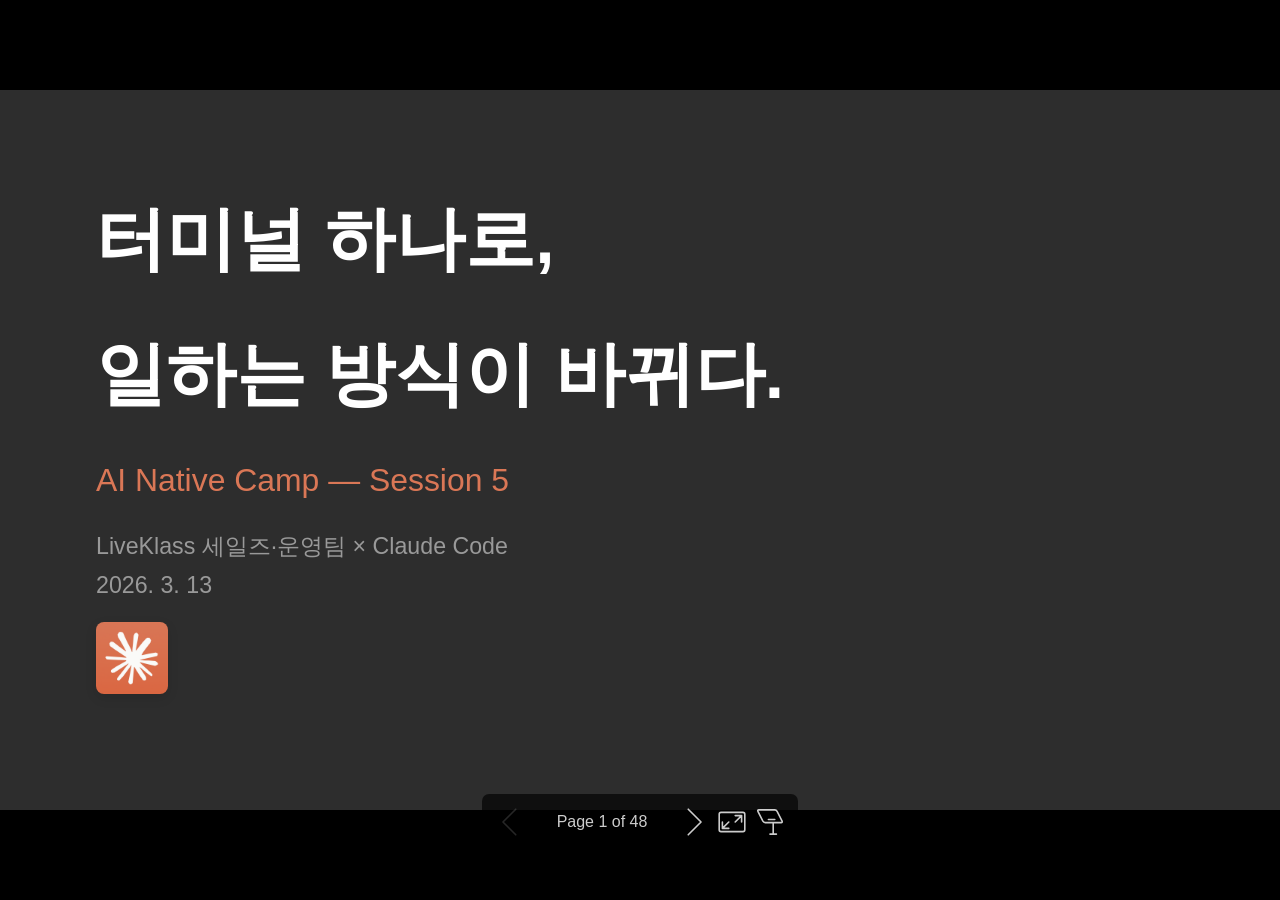
==== commit 42228fad: "feat: Vivi 피드백 5건 반영 — 플로우차트/구조도 이미지 + 개선사례 + 추후과제 + 의도적 비자동화 - 피드백 1: /ps 워크플로우 텍스트 → mermaid 플로우차트" ====
--- a/docs/slides/session5-showcase.html
+++ b/docs/slides/session5-showcase.html
@@ -8,7 +8,7 @@
  * @size 16:9 1280px 720px
  * @size 4:3 960px 720px
  */div#\:\$p > svg > foreignObject > section [data-theme=light],div#\:\$p > svg > foreignObject > section{color-scheme:light}div#\:\$p > svg > foreignObject > section [data-theme=dark],div#\:\$p > svg > foreignObject > section:where(.invert){color-scheme:dark}div#\:\$p > svg > foreignObject > section{-ms-text-size-adjust:100%;-webkit-text-size-adjust:100%;background-color:var(--bgColor-default);color:var(--fgColor-default);font-family:var(--fontStack-sansSerif, -apple-system, BlinkMacSystemFont, "Segoe UI", "Noto Sans", Helvetica, Arial, sans-serif, "Apple Color Emoji", "Segoe UI Emoji");font-size:16px;font-weight:var(--base-text-weight-normal, 400);line-height:1.5;margin:0;word-wrap:break-word}div#\:\$p > svg > foreignObject > section{--marpit-root-font-size:16px}div#\:\$p > svg > foreignObject > section a{text-decoration:underline;text-underline-offset:calc(var(--marpit-root-font-size, 1rem) * .2)}div#\:\$p > svg > foreignObject > section :is(h1, marp-h1):hover .anchor .octicon-link:before,div#\:\$p > svg > foreignObject > section :is(h2, marp-h2):hover .anchor .octicon-link:before,div#\:\$p > svg > foreignObject > section :is(h3, marp-h3):hover .anchor .octicon-link:before,div#\:\$p > svg > foreignObject > section :is(h4, marp-h4):hover .anchor .octicon-link:before,div#\:\$p > svg > foreignObject > section :is(h5, marp-h5):hover .anchor .octicon-link:before,div#\:\$p > svg > foreignObject > section :is(h6, marp-h6):hover .anchor .octicon-link:before{background-color:currentColor;content:" ";display:inline-block;height:16px;-webkit-mask-image:url('data:image/svg+xml;charset=utf-8,<svg xmlns="http://www.w3.org/2000/svg" aria-hidden="true" viewBox="0 0 16 16"><path fill-rule="evenodd" d="M7.775 3.275a.75.75 0 0 0 1.06 1.06l1.25-1.25a2 2 0 1 1 2.83 2.83l-2.5 2.5a2 2 0 0 1-2.83 0 .75.75 0 0 0-1.06 1.06 3.5 3.5 0 0 0 4.95 0l2.5-2.5a3.5 3.5 0 0 0-4.95-4.95zm-4.69 9.64a2 2 0 0 1 0-2.83l2.5-2.5a2 2 0 0 1 2.83 0 .75.75 0 0 0 1.06-1.06 3.5 3.5 0 0 0-4.95 0l-2.5 2.5a3.5 3.5 0 0 0 4.95 4.95l1.25-1.25a.75.75 0 0 0-1.06-1.06l-1.25 1.25a2 2 0 0 1-2.83 0"/></svg>');mask-image:url('data:image/svg+xml;charset=utf-8,<svg xmlns="http://www.w3.org/2000/svg" aria-hidden="true" viewBox="0 0 16 16"><path fill-rule="evenodd" d="M7.775 3.275a.75.75 0 0 0 1.06 1.06l1.25-1.25a2 2 0 1 1 2.83 2.83l-2.5 2.5a2 2 0 0 1-2.83 0 .75.75 0 0 0-1.06 1.06 3.5 3.5 0 0 0 4.95 0l2.5-2.5a3.5 3.5 0 0 0-4.95-4.95zm-4.69 9.64a2 2 0 0 1 0-2.83l2.5-2.5a2 2 0 0 1 2.83 0 .75.75 0 0 0 1.06-1.06 3.5 3.5 0 0 0-4.95 0l-2.5 2.5a3.5 3.5 0 0 0 4.95 4.95l1.25-1.25a.75.75 0 0 0-1.06-1.06l-1.25 1.25a2 2 0 0 1-2.83 0"/></svg>');width:16px}div#\:\$p > svg > foreignObject > section details,div#\:\$p > svg > foreignObject > section figcaption,div#\:\$p > svg > foreignObject > section figure{display:block}div#\:\$p > svg > foreignObject > section summary{display:list-item}div#\:\$p > svg > foreignObject > section [hidden]{display:none!important}div#\:\$p > svg > foreignObject > section a{background-color:transparent;color:var(--fgColor-accent);text-decoration:none}div#\:\$p > svg > foreignObject > section abbr[title]{border-bottom:none;-webkit-text-decoration:underline dotted;text-decoration:underline dotted}div#\:\$p > svg > foreignObject > section b,div#\:\$p > svg > foreignObject > section strong{font-weight:var(--base-text-weight-semibold, 600)}div#\:\$p > svg > foreignObject > section dfn{font-style:italic}div#\:\$p > svg > foreignObject > section :is(h1, marp-h1){border-bottom:1px solid var(--borderColor-muted);font-size:2em;font-weight:var(--base-text-weight-semibold, 600);margin:.67em 0;padding-bottom:.3em}div#\:\$p > svg > foreignObject > section mark{background-color:var(--bgColor-attention-muted);color:var(--fgColor-default)}div#\:\$p > svg > foreignObject > section small{font-size:90%}div#\:\$p > svg > foreignObject > section sub,div#\:\$p > svg > foreignObject > section sup{font-size:75%;line-height:0;position:relative;vertical-align:baseline}div#\:\$p > svg > foreignObject > section sub{bottom:-.25em}div#\:\$p > svg > foreignObject > section sup{top:-.5em}div#\:\$p > svg > foreignObject > section img{border-style:none;box-sizing:content-box;max-width:100%}div#\:\$p > svg > foreignObject > section code,div#\:\$p > svg > foreignObject > section kbd,div#\:\$p > svg > foreignObject > section :is(pre, marp-pre),div#\:\$p > svg > foreignObject > section samp{font-family:monospace;font-size:1em}div#\:\$p > svg > foreignObject > section figure{margin:1em var(--base-size-40)}div#\:\$p > svg > foreignObject > section hr{background:transparent;background-color:var(--borderColor-default);border:0;box-sizing:content-box;height:.25em;margin:var(--base-size-24) 0;overflow:hidden;padding:0}div#\:\$p > svg > foreignObject > section input{font:inherit;font-family:inherit;font-size:inherit;line-height:inherit;margin:0;overflow:visible}div#\:\$p > svg > foreignObject > section [type=button],div#\:\$p > svg > foreignObject > section [type=reset],div#\:\$p > svg > foreignObject > section [type=submit]{-webkit-appearance:button;-moz-appearance:button;appearance:button}div#\:\$p > svg > foreignObject > section [type=checkbox],div#\:\$p > svg > foreignObject > section [type=radio]{box-sizing:border-box;padding:0}div#\:\$p > svg > foreignObject > section [type=number]::-webkit-inner-spin-button,div#\:\$p > svg > foreignObject > section [type=number]::-webkit-outer-spin-button{height:auto}div#\:\$p > svg > foreignObject > section [type=search]::-webkit-search-cancel-button,div#\:\$p > svg > foreignObject > section [type=search]::-webkit-search-decoration{-webkit-appearance:none;appearance:none}div#\:\$p > svg > foreignObject > section ::-webkit-input-placeholder{color:inherit;opacity:.54}div#\:\$p > svg > foreignObject > section ::-webkit-file-upload-button{-webkit-appearance:button;appearance:button;font:inherit}div#\:\$p > svg > foreignObject > section a:hover{text-decoration:underline}div#\:\$p > svg > foreignObject > section ::-moz-placeholder{color:var(--fgColor-muted);opacity:1}div#\:\$p > svg > foreignObject > section ::placeholder{color:var(--fgColor-muted);opacity:1}div#\:\$p > svg > foreignObject > section hr:after,div#\:\$p > svg > foreignObject > section hr:before{content:"";display:table}div#\:\$p > svg > foreignObject > section hr:after{clear:both}div#\:\$p > svg > foreignObject > section table{border-collapse:collapse;border-spacing:0;display:block;font-variant:tabular-nums;max-width:100%;overflow:auto;width:-moz-max-content;width:max-content}div#\:\$p > svg > foreignObject > section td,div#\:\$p > svg > foreignObject > section th{padding:0}div#\:\$p > svg > foreignObject > section details summary{cursor:pointer}div#\:\$p > svg > foreignObject > section [role=button]:focus,div#\:\$p > svg > foreignObject > section a:focus,div#\:\$p > svg > foreignObject > section input[type=checkbox]:focus,div#\:\$p > svg > foreignObject > section input[type=radio]:focus{box-shadow:none;outline:2px solid var(--focus-outlineColor);outline-offset:-2px}div#\:\$p > svg > foreignObject > section [role=button]:focus:not(:focus-visible),div#\:\$p > svg > foreignObject > section a:focus:not(:focus-visible),div#\:\$p > svg > foreignObject > section input[type=checkbox]:focus:not(:focus-visible),div#\:\$p > svg > foreignObject > section input[type=radio]:focus:not(:focus-visible){outline:1px solid transparent}div#\:\$p > svg > foreignObject > section [role=button]:focus-visible,div#\:\$p > svg > foreignObject > section a:focus-visible,div#\:\$p > svg > foreignObject > section input[type=checkbox]:focus-visible,div#\:\$p > svg > foreignObject > section input[type=radio]:focus-visible{box-shadow:none;outline:2px solid var(--focus-outlineColor);outline-offset:-2px}div#\:\$p > svg > foreignObject > section a:not([class]):focus,div#\:\$p > svg > foreignObject > section a:not([class]):focus-visible,div#\:\$p > svg > foreignObject > section input[type=checkbox]:focus,div#\:\$p > svg > foreignObject > section input[type=checkbox]:focus-visible,div#\:\$p > svg > foreignObject > section input[type=radio]:focus,div#\:\$p > svg > foreignObject > section input[type=radio]:focus-visible{outline-offset:0}div#\:\$p > svg > foreignObject > section kbd{background-color:var(--bgColor-muted);border-bottom-color:var(--borderColor-neutral-muted);border:1px solid var(--borderColor-neutral-muted);border-radius:6px;box-shadow:inset 0 -1px 0 var(--borderColor-neutral-muted);color:var(--fgColor-default);display:inline-block;font:11px var(--fontStack-monospace, ui-monospace, SFMono-Regular, SF Mono, Menlo, Consolas, Liberation Mono, monospace);line-height:10px;padding:var(--base-size-4);vertical-align:middle}div#\:\$p > svg > foreignObject > section :is(h1, marp-h1),div#\:\$p > svg > foreignObject > section :is(h2, marp-h2),div#\:\$p > svg > foreignObject > section :is(h3, marp-h3),div#\:\$p > svg > foreignObject > section :is(h4, marp-h4),div#\:\$p > svg > foreignObject > section :is(h5, marp-h5),div#\:\$p > svg > foreignObject > section :is(h6, marp-h6){font-weight:var(--base-text-weight-semibold, 600);line-height:1.25;margin-bottom:var(--base-size-16);margin-top:var(--base-size-24)}div#\:\$p > svg > foreignObject > section :is(h2, marp-h2){border-bottom:1px solid var(--borderColor-muted);font-size:1.5em;padding-bottom:.3em}div#\:\$p > svg > foreignObject > section :is(h2, marp-h2),div#\:\$p > svg > foreignObject > section :is(h3, marp-h3){font-weight:var(--base-text-weight-semibold, 600)}div#\:\$p > svg > foreignObject > section :is(h3, marp-h3){font-size:1.25em}div#\:\$p > svg > foreignObject > section :is(h4, marp-h4){font-size:1em}div#\:\$p > svg > foreignObject > section :is(h4, marp-h4),div#\:\$p > svg > foreignObject > section :is(h5, marp-h5){font-weight:var(--base-text-weight-semibold, 600)}div#\:\$p > svg > foreignObject > section :is(h5, marp-h5){font-size:.875em}div#\:\$p > svg > foreignObject > section :is(h6, marp-h6){color:var(--fgColor-muted);font-size:.85em;font-weight:var(--base-text-weight-semibold, 600)}div#\:\$p > svg > foreignObject > section p{margin-bottom:10px;margin-top:0}div#\:\$p > svg > foreignObject > section blockquote{border-left:.25em solid var(--borderColor-default);color:var(--fgColor-muted);margin:0;padding:0 1em}div#\:\$p > svg > foreignObject > section ol,div#\:\$p > svg > foreignObject > section ul{margin-bottom:0;margin-top:0;padding-left:2em}div#\:\$p > svg > foreignObject > section ol ol,div#\:\$p > svg > foreignObject > section ul ol{list-style-type:lower-roman}div#\:\$p > svg > foreignObject > section ol ol ol,div#\:\$p > svg > foreignObject > section ol ul ol,div#\:\$p > svg > foreignObject > section ul ol ol,div#\:\$p > svg > foreignObject > section ul ul ol{list-style-type:lower-alpha}div#\:\$p > svg > foreignObject > section dd{margin-left:0}div#\:\$p > svg > foreignObject > section code,div#\:\$p > svg > foreignObject > section :is(pre, marp-pre),div#\:\$p > svg > foreignObject > section samp,div#\:\$p > svg > foreignObject > section tt{font-family:var(--fontStack-monospace, ui-monospace, SFMono-Regular, SF Mono, Menlo, Consolas, Liberation Mono, monospace);font-size:12px}div#\:\$p > svg > foreignObject > section :is(pre, marp-pre){margin-bottom:0;margin-top:0;word-wrap:normal}div#\:\$p > svg > foreignObject > section .octicon{display:inline-block;fill:currentColor;overflow:visible!important;vertical-align:text-bottom}div#\:\$p > svg > foreignObject > section input::-webkit-inner-spin-button,div#\:\$p > svg > foreignObject > section input::-webkit-outer-spin-button{-webkit-appearance:none;appearance:none;margin:0}div#\:\$p > svg > foreignObject > section .mr-2{margin-right:var(--base-size-8, 8px)!important}div#\:\$p > svg > foreignObject > section:after,div#\:\$p > svg > foreignObject > section:before{display:table}div#\:\$p > svg > foreignObject > section:after{clear:both}div#\:\$p > svg > foreignObject > section>:first-child{margin-top:0!important}div#\:\$p > svg > foreignObject > section>:last-child{margin-bottom:0!important}div#\:\$p > svg > foreignObject > section a:not([href]){color:inherit;text-decoration:none}div#\:\$p > svg > foreignObject > section .absent{color:var(--fgColor-danger)}div#\:\$p > svg > foreignObject > section .anchor{float:left;line-height:1;margin-left:-20px;padding-right:var(--base-size-4)}div#\:\$p > svg > foreignObject > section .anchor:focus{outline:none}div#\:\$p > svg > foreignObject > section blockquote,div#\:\$p > svg > foreignObject > section details,div#\:\$p > svg > foreignObject > section dl,div#\:\$p > svg > foreignObject > section ol,div#\:\$p > svg > foreignObject > section p,div#\:\$p > svg > foreignObject > section :is(pre, marp-pre),div#\:\$p > svg > foreignObject > section table,div#\:\$p > svg > foreignObject > section ul{margin-bottom:var(--base-size-16);margin-top:0}div#\:\$p > svg > foreignObject > section blockquote>:first-child{margin-top:0}div#\:\$p > svg > foreignObject > section blockquote>:last-child{margin-bottom:0}div#\:\$p > svg > foreignObject > section :is(h1, marp-h1) .octicon-link,div#\:\$p > svg > foreignObject > section :is(h2, marp-h2) .octicon-link,div#\:\$p > svg > foreignObject > section :is(h3, marp-h3) .octicon-link,div#\:\$p > svg > foreignObject > section :is(h4, marp-h4) .octicon-link,div#\:\$p > svg > foreignObject > section :is(h5, marp-h5) .octicon-link,div#\:\$p > svg > foreignObject > section :is(h6, marp-h6) .octicon-link{color:var(--fgColor-default);vertical-align:middle;visibility:hidden}div#\:\$p > svg > foreignObject > section :is(h1, marp-h1):hover .anchor,div#\:\$p > svg > foreignObject > section :is(h2, marp-h2):hover .anchor,div#\:\$p > svg > foreignObject > section :is(h3, marp-h3):hover .anchor,div#\:\$p > svg > foreignObject > section :is(h4, marp-h4):hover .anchor,div#\:\$p > svg > foreignObject > section :is(h5, marp-h5):hover .anchor,div#\:\$p > svg > foreignObject > section :is(h6, marp-h6):hover .anchor{text-decoration:none}div#\:\$p > svg > foreignObject > section :is(h1, marp-h1):hover .anchor .octicon-link,div#\:\$p > svg > foreignObject > section :is(h2, marp-h2):hover .anchor .octicon-link,div#\:\$p > svg > foreignObject > section :is(h3, marp-h3):hover .anchor .octicon-link,div#\:\$p > svg > foreignObject > section :is(h4, marp-h4):hover .anchor .octicon-link,div#\:\$p > svg > foreignObject > section :is(h5, marp-h5):hover .anchor .octicon-link,div#\:\$p > svg > foreignObject > section :is(h6, marp-h6):hover .anchor .octicon-link{visibility:visible}div#\:\$p > svg > foreignObject > section :is(h1, marp-h1) code,div#\:\$p > svg > foreignObject > section :is(h1, marp-h1) tt,div#\:\$p > svg > foreignObject > section :is(h2, marp-h2) code,div#\:\$p > svg > foreignObject > section :is(h2, marp-h2) tt,div#\:\$p > svg > foreignObject > section :is(h3, marp-h3) code,div#\:\$p > svg > foreignObject > section :is(h3, marp-h3) tt,div#\:\$p > svg > foreignObject > section :is(h4, marp-h4) code,div#\:\$p > svg > foreignObject > section :is(h4, marp-h4) tt,div#\:\$p > svg > foreignObject > section :is(h5, marp-h5) code,div#\:\$p > svg > foreignObject > section :is(h5, marp-h5) tt,div#\:\$p > svg > foreignObject > section :is(h6, marp-h6) code,div#\:\$p > svg > foreignObject > section :is(h6, marp-h6) tt{font-size:inherit;padding:0 .2em}div#\:\$p > svg > foreignObject > section summary :is(h1, marp-h1),div#\:\$p > svg > foreignObject > section summary :is(h2, marp-h2),div#\:\$p > svg > foreignObject > section summary :is(h3, marp-h3),div#\:\$p > svg > foreignObject > section summary :is(h4, marp-h4),div#\:\$p > svg > foreignObject > section summary :is(h5, marp-h5),div#\:\$p > svg > foreignObject > section summary :is(h6, marp-h6){display:inline-block}div#\:\$p > svg > foreignObject > section summary :is(h1, marp-h1) .anchor,div#\:\$p > svg > foreignObject > section summary :is(h2, marp-h2) .anchor,div#\:\$p > svg > foreignObject > section summary :is(h3, marp-h3) .anchor,div#\:\$p > svg > foreignObject > section summary :is(h4, marp-h4) .anchor,div#\:\$p > svg > foreignObject > section summary :is(h5, marp-h5) .anchor,div#\:\$p > svg > foreignObject > section summary :is(h6, marp-h6) .anchor{margin-left:-40px}div#\:\$p > svg > foreignObject > section summary :is(h1, marp-h1),div#\:\$p > svg > foreignObject > section summary :is(h2, marp-h2){border-bottom:0;padding-bottom:0}div#\:\$p > svg > foreignObject > section ol.no-list,div#\:\$p > svg > foreignObject > section ul.no-list{list-style-type:none;padding:0}div#\:\$p > svg > foreignObject > section ol[type="a s"]{list-style-type:lower-alpha}div#\:\$p > svg > foreignObject > section ol[type="A s"]{list-style-type:upper-alpha}div#\:\$p > svg > foreignObject > section ol[type="i s"]{list-style-type:lower-roman}div#\:\$p > svg > foreignObject > section ol[type="I s"]{list-style-type:upper-roman}div#\:\$p > svg > foreignObject > section div>ol:not([type]),div#\:\$p > svg > foreignObject > section ol[type="1"]{list-style-type:decimal}div#\:\$p > svg > foreignObject > section ol ol,div#\:\$p > svg > foreignObject > section ol ul,div#\:\$p > svg > foreignObject > section ul ol,div#\:\$p > svg > foreignObject > section ul ul{margin-bottom:0;margin-top:0}div#\:\$p > svg > foreignObject > section li>p{margin-top:var(--base-size-16)}div#\:\$p > svg > foreignObject > section li+li{margin-top:.25em}div#\:\$p > svg > foreignObject > section dl{padding:0}div#\:\$p > svg > foreignObject > section dl dt{font-size:1em;font-style:italic;font-weight:var(--base-text-weight-semibold, 600);margin-top:var(--base-size-16);padding:0}div#\:\$p > svg > foreignObject > section dl dd{margin-bottom:var(--base-size-16);padding:0 var(--base-size-16)}div#\:\$p > svg > foreignObject > section table th{font-weight:var(--base-text-weight-semibold, 600)}div#\:\$p > svg > foreignObject > section table td,div#\:\$p > svg > foreignObject > section table th{border:1px solid var(--borderColor-default);padding:6px 13px}div#\:\$p > svg > foreignObject > section table td>:last-child{margin-bottom:0}div#\:\$p > svg > foreignObject > section table tr{background-color:var(--bgColor-default);border-top:1px solid var(--borderColor-muted)}div#\:\$p > svg > foreignObject > section table tr:nth-child(2n){background-color:var(--bgColor-muted)}div#\:\$p > svg > foreignObject > section table img{background-color:transparent}div#\:\$p > svg > foreignObject > section img[align=right]{padding-left:20px}div#\:\$p > svg > foreignObject > section img[align=left]{padding-right:20px}div#\:\$p > svg > foreignObject > section .emoji{background-color:transparent;max-width:none;vertical-align:text-top}div#\:\$p > svg > foreignObject > section :is(span, marp-span).frame,div#\:\$p > svg > foreignObject > section :is(span, marp-span).frame>:is(span, marp-span){display:block;overflow:hidden}div#\:\$p > svg > foreignObject > section :is(span, marp-span).frame>:is(span, marp-span){border:1px solid var(--borderColor-default);float:left;margin:13px 0 0;padding:7px;width:auto}div#\:\$p > svg > foreignObject > section :is(span, marp-span).frame :is(span, marp-span) img{display:block;float:left}div#\:\$p > svg > foreignObject > section :is(span, marp-span).frame :is(span, marp-span) :is(span, marp-span){clear:both;color:var(--fgColor-default);display:block;padding:5px 0 0}div#\:\$p > svg > foreignObject > section :is(span, marp-span).align-center{clear:both;display:block;overflow:hidden}div#\:\$p > svg > foreignObject > section :is(span, marp-span).align-center>:is(span, marp-span){display:block;margin:13px auto 0;overflow:hidden;text-align:center}div#\:\$p > svg > foreignObject > section :is(span, marp-span).align-center :is(span, marp-span) img{margin:0 auto;text-align:center}div#\:\$p > svg > foreignObject > section :is(span, marp-span).align-right{clear:both;display:block;overflow:hidden}div#\:\$p > svg > foreignObject > section :is(span, marp-span).align-right>:is(span, marp-span){display:block;margin:13px 0 0;overflow:hidden;text-align:right}div#\:\$p > svg > foreignObject > section :is(span, marp-span).align-right :is(span, marp-span) img{margin:0;text-align:right}div#\:\$p > svg > foreignObject > section :is(span, marp-span).float-left{display:block;float:left;margin-right:13px;overflow:hidden}div#\:\$p > svg > foreignObject > section :is(span, marp-span).float-left :is(span, marp-span){margin:13px 0 0}div#\:\$p > svg > foreignObject > section :is(span, marp-span).float-right{display:block;float:right;margin-left:13px;overflow:hidden}div#\:\$p > svg > foreignObject > section :is(span, marp-span).float-right>:is(span, marp-span){display:block;margin:13px auto 0;overflow:hidden;text-align:right}div#\:\$p > svg > foreignObject > section code,div#\:\$p > svg > foreignObject > section tt{background-color:var(--bgColor-neutral-muted);border-radius:6px;font-size:85%;margin:0;padding:.2em .4em;white-space:break-spaces}div#\:\$p > svg > foreignObject > section code br,div#\:\$p > svg > foreignObject > section tt br{display:none}div#\:\$p > svg > foreignObject > section del code{text-decoration:inherit}div#\:\$p > svg > foreignObject > section samp{font-size:85%}div#\:\$p > svg > foreignObject > section :is(pre, marp-pre) code{font-size:100%}div#\:\$p > svg > foreignObject > section :is(pre, marp-pre)>code{background:transparent;border:0;margin:0;padding:0;white-space:pre;word-break:normal}div#\:\$p > svg > foreignObject > section .highlight{margin-bottom:var(--base-size-16)}div#\:\$p > svg > foreignObject > section .highlight :is(pre, marp-pre){margin-bottom:0;word-break:normal}div#\:\$p > svg > foreignObject > section :is(pre, marp-pre){background-color:var(--bgColor-muted);border-radius:6px;color:var(--fgColor-default);font-size:85%;line-height:1.45;overflow:auto;padding:var(--base-size-16)}div#\:\$p > svg > foreignObject > section :is(pre, marp-pre) code,div#\:\$p > svg > foreignObject > section :is(pre, marp-pre) tt{display:inline;line-height:inherit;margin:0;overflow:visible;padding:0;word-wrap:normal;background-color:transparent;border:0}div#\:\$p > svg > foreignObject > section .csv-data td,div#\:\$p > svg > foreignObject > section .csv-data th{font-size:12px;line-height:1;overflow:hidden;padding:5px;text-align:left;white-space:nowrap}div#\:\$p > svg > foreignObject > section .csv-data .blob-num{background:var(--bgColor-default);border:0;padding:10px var(--base-size-8) 9px;text-align:right}div#\:\$p > svg > foreignObject > section .csv-data tr{border-top:0}div#\:\$p > svg > foreignObject > section .csv-data th{background:var(--bgColor-muted);border-top:0;font-weight:var(--base-text-weight-semibold, 600)}div#\:\$p > svg > foreignObject > section [data-footnote-ref]:before{content:"["}div#\:\$p > svg > foreignObject > section [data-footnote-ref]:after{content:"]"}div#\:\$p > svg > foreignObject > section .footnotes{border-top:1px solid var(--borderColor-default);color:var(--fgColor-muted);font-size:12px}div#\:\$p > svg > foreignObject > section div#\:\$p > svg > foreignObject > section section.footnotes{--marpit-root-font-size:12px}div#\:\$p > svg > foreignObject > section .footnotes ol,div#\:\$p > svg > foreignObject > section .footnotes ol ul{padding-left:var(--base-size-16)}div#\:\$p > svg > foreignObject > section .footnotes ol ul{display:inline-block;margin-top:var(--base-size-16)}div#\:\$p > svg > foreignObject > section .footnotes li{position:relative}div#\:\$p > svg > foreignObject > section .footnotes li:target:before{border:2px solid var(--borderColor-accent-emphasis);border-radius:6px;bottom:calc(var(--base-size-8)*-1);content:"";left:calc(var(--base-size-24)*-1);pointer-events:none;position:absolute;right:calc(var(--base-size-8)*-1);top:calc(var(--base-size-8)*-1)}div#\:\$p > svg > foreignObject > section .footnotes li:target{color:var(--fgColor-default)}div#\:\$p > svg > foreignObject > section .footnotes .data-footnote-backref g-emoji{font-family:monospace}div#\:\$p > svg > foreignObject > section .pl-c{color:var(--color-prettylights-syntax-comment)}div#\:\$p > svg > foreignObject > section .pl-c1,div#\:\$p > svg > foreignObject > section .pl-s .pl-v{color:var(--color-prettylights-syntax-constant)}div#\:\$p > svg > foreignObject > section .pl-e,div#\:\$p > svg > foreignObject > section .pl-en{color:var(--color-prettylights-syntax-entity)}div#\:\$p > svg > foreignObject > section .pl-s .pl-s1,div#\:\$p > svg > foreignObject > section .pl-smi{color:var(--color-prettylights-syntax-storage-modifier-import)}div#\:\$p > svg > foreignObject > section .pl-ent{color:var(--color-prettylights-syntax-entity-tag)}div#\:\$p > svg > foreignObject > section .pl-k{color:var(--color-prettylights-syntax-keyword)}div#\:\$p > svg > foreignObject > section .pl-pds,div#\:\$p > svg > foreignObject > section .pl-s,div#\:\$p > svg > foreignObject > section .pl-s .pl-pse .pl-s1,div#\:\$p > svg > foreignObject > section .pl-sr,div#\:\$p > svg > foreignObject > section .pl-sr .pl-cce,div#\:\$p > svg > foreignObject > section .pl-sr .pl-sra,div#\:\$p > svg > foreignObject > section .pl-sr .pl-sre{color:var(--color-prettylights-syntax-string)}div#\:\$p > svg > foreignObject > section .pl-smw,div#\:\$p > svg > foreignObject > section .pl-v{color:var(--color-prettylights-syntax-variable)}div#\:\$p > svg > foreignObject > section .pl-bu{color:var(--color-prettylights-syntax-brackethighlighter-unmatched)}div#\:\$p > svg > foreignObject > section .pl-ii{background-color:var(--color-prettylights-syntax-invalid-illegal-bg);color:var(--color-prettylights-syntax-invalid-illegal-text)}div#\:\$p > svg > foreignObject > section .pl-c2{background-color:var(--color-prettylights-syntax-carriage-return-bg);color:var(--color-prettylights-syntax-carriage-return-text)}div#\:\$p > svg > foreignObject > section .pl-sr .pl-cce{color:var(--color-prettylights-syntax-string-regexp);font-weight:700}div#\:\$p > svg > foreignObject > section .pl-ml{color:var(--color-prettylights-syntax-markup-list)}div#\:\$p > svg > foreignObject > section .pl-mh,div#\:\$p > svg > foreignObject > section .pl-mh .pl-en,div#\:\$p > svg > foreignObject > section .pl-ms{color:var(--color-prettylights-syntax-markup-heading);font-weight:700}div#\:\$p > svg > foreignObject > section .pl-mi{color:var(--color-prettylights-syntax-markup-italic);font-style:italic}div#\:\$p > svg > foreignObject > section .pl-mb{color:var(--color-prettylights-syntax-markup-bold);font-weight:700}div#\:\$p > svg > foreignObject > section .pl-md{background-color:var(--color-prettylights-syntax-markup-deleted-bg);color:var(--color-prettylights-syntax-markup-deleted-text)}div#\:\$p > svg > foreignObject > section .pl-mi1{background-color:var(--color-prettylights-syntax-markup-inserted-bg);color:var(--color-prettylights-syntax-markup-inserted-text)}div#\:\$p > svg > foreignObject > section .pl-mc{background-color:var(--color-prettylights-syntax-markup-changed-bg);color:var(--color-prettylights-syntax-markup-changed-text)}div#\:\$p > svg > foreignObject > section .pl-mi2{background-color:var(--color-prettylights-syntax-markup-ignored-bg);color:var(--color-prettylights-syntax-markup-ignored-text)}div#\:\$p > svg > foreignObject > section .pl-mdr{color:var(--color-prettylights-syntax-meta-diff-range);font-weight:700}div#\:\$p > svg > foreignObject > section .pl-ba{color:var(--color-prettylights-syntax-brackethighlighter-angle)}div#\:\$p > svg > foreignObject > section .pl-sg{color:var(--color-prettylights-syntax-sublimelinter-gutter-mark)}div#\:\$p > svg > foreignObject > section .pl-corl{color:var(--color-prettylights-syntax-constant-other-reference-link);text-decoration:underline}div#\:\$p > svg > foreignObject > section [role=button]:focus:not(:focus-visible),div#\:\$p > svg > foreignObject > section [role=tabpanel][tabindex="0"]:focus:not(:focus-visible),div#\:\$p > svg > foreignObject > section a:focus:not(:focus-visible),div#\:\$p > svg > foreignObject > section button:focus:not(:focus-visible),div#\:\$p > svg > foreignObject > section summary:focus:not(:focus-visible){box-shadow:none;outline:none}div#\:\$p > svg > foreignObject > section [tabindex="0"]:focus:not(:focus-visible),div#\:\$p > svg > foreignObject > section details-dialog:focus:not(:focus-visible){outline:none}div#\:\$p > svg > foreignObject > section g-emoji{display:inline-block;font-family:Apple Color Emoji,Segoe UI Emoji,Segoe UI Symbol;font-size:1em;font-style:normal!important;font-weight:var(--base-text-weight-normal, 400);line-height:1;min-width:1ch;vertical-align:-.075em}div#\:\$p > svg > foreignObject > section g-emoji img{height:1em;width:1em}div#\:\$p > svg > foreignObject > section a:has(>p,>div,>:is(pre, marp-pre),>blockquote){display:block}div#\:\$p > svg > foreignObject > section a:has(>p,>div,>:is(pre, marp-pre),>blockquote):not(:has(.snippet-clipboard-content,>:is(pre, marp-pre))){width:-moz-fit-content;width:fit-content}div#\:\$p > svg > foreignObject > section a:has(>p,>div,>:is(pre, marp-pre),>blockquote):has(.snippet-clipboard-content,>:is(pre, marp-pre)):focus-visible{outline:2px solid var(--focus-outlineColor);outline-offset:2px}div#\:\$p > svg > foreignObject > section .task-list-item{list-style-type:none}div#\:\$p > svg > foreignObject > section .task-list-item label{font-weight:var(--base-text-weight-normal, 400)}div#\:\$p > svg > foreignObject > section .task-list-item.enabled label{cursor:pointer}div#\:\$p > svg > foreignObject > section .task-list-item+.task-list-item{margin-top:var(--base-size-4)}div#\:\$p > svg > foreignObject > section .task-list-item .handle{display:none}div#\:\$p > svg > foreignObject > section .task-list-item-checkbox{margin:0 .2em .25em -1.4em;vertical-align:middle}div#\:\$p > svg > foreignObject > section ul:dir(rtl) .task-list-item-checkbox{margin:0 -1.6em .25em .2em}div#\:\$p > svg > foreignObject > section ol:dir(rtl) .task-list-item-checkbox{margin:0 -1.6em .25em .2em}div#\:\$p > svg > foreignObject > section .contains-task-list:focus-within .task-list-item-convert-container,div#\:\$p > svg > foreignObject > section .contains-task-list:hover .task-list-item-convert-container{clip-path:none;display:block;height:24px;overflow:visible;width:auto}div#\:\$p > svg > foreignObject > section ::-webkit-calendar-picker-indicator{filter:invert(50%)}div#\:\$p > svg > foreignObject > section .markdown-alert{border-left:.25em solid var(--borderColor-default);color:inherit;margin-bottom:var(--base-size-16);padding:var(--base-size-8) var(--base-size-16)}div#\:\$p > svg > foreignObject > section .markdown-alert>:first-child{margin-top:0}div#\:\$p > svg > foreignObject > section .markdown-alert>:last-child{margin-bottom:0}div#\:\$p > svg > foreignObject > section .markdown-alert .markdown-alert-title{align-items:center;display:flex;font-weight:var(--base-text-weight-medium, 500);line-height:1}div#\:\$p > svg > foreignObject > section .markdown-alert.markdown-alert-note{border-left-color:var(--borderColor-accent-emphasis)}div#\:\$p > svg > foreignObject > section .markdown-alert.markdown-alert-note .markdown-alert-title{color:var(--fgColor-accent)}div#\:\$p > svg > foreignObject > section .markdown-alert.markdown-alert-important{border-left-color:var(--borderColor-done-emphasis)}div#\:\$p > svg > foreignObject > section .markdown-alert.markdown-alert-important .markdown-alert-title{color:var(--fgColor-done)}div#\:\$p > svg > foreignObject > section .markdown-alert.markdown-alert-warning{border-left-color:var(--borderColor-attention-emphasis)}div#\:\$p > svg > foreignObject > section .markdown-alert.markdown-alert-warning .markdown-alert-title{color:var(--fgColor-attention)}div#\:\$p > svg > foreignObject > section .markdown-alert.markdown-alert-tip{border-left-color:var(--borderColor-success-emphasis)}div#\:\$p > svg > foreignObject > section .markdown-alert.markdown-alert-tip .markdown-alert-title{color:var(--fgColor-success)}div#\:\$p > svg > foreignObject > section .markdown-alert.markdown-alert-caution{border-left-color:var(--borderColor-danger-emphasis)}div#\:\$p > svg > foreignObject > section .markdown-alert.markdown-alert-caution .markdown-alert-title{color:var(--fgColor-danger)}div#\:\$p > svg > foreignObject > section>:first-child>.heading-element:first-child{margin-top:0!important}div#\:\$p > svg > foreignObject > section .highlight :is(pre, marp-pre):has(+.zeroclipboard-container){min-height:52px}div#\:\$p > svg > foreignObject > section :is(h1, marp-h1){color:var(--h1-color);font-size:1.6em}div#\:\$p > svg > foreignObject > section :is(h1, marp-h1),div#\:\$p > svg > foreignObject > section :is(h2, marp-h2){border-bottom:none}div#\:\$p > svg > foreignObject > section :is(h2, marp-h2){font-size:1.3em}div#\:\$p > svg > foreignObject > section :is(h3, marp-h3){font-size:1.1em}div#\:\$p > svg > foreignObject > section :is(h4, marp-h4){font-size:1.05em}div#\:\$p > svg > foreignObject > section :is(h5, marp-h5){font-size:1em}div#\:\$p > svg > foreignObject > section :is(h6, marp-h6){font-size:.9em}div#\:\$p > svg > foreignObject > section :is(h1, marp-h1) strong,div#\:\$p > svg > foreignObject > section :is(h2, marp-h2) strong,div#\:\$p > svg > foreignObject > section :is(h3, marp-h3) strong,div#\:\$p > svg > foreignObject > section :is(h4, marp-h4) strong,div#\:\$p > svg > foreignObject > section :is(h5, marp-h5) strong,div#\:\$p > svg > foreignObject > section :is(h6, marp-h6) strong{color:var(--heading-strong-color);font-weight:inherit}div#\:\$p > svg > foreignObject > section :is(h1, marp-h1)::part(auto-scaling),div#\:\$p > svg > foreignObject > section :is(h2, marp-h2)::part(auto-scaling),div#\:\$p > svg > foreignObject > section :is(h3, marp-h3)::part(auto-scaling),div#\:\$p > svg > foreignObject > section :is(h4, marp-h4)::part(auto-scaling),div#\:\$p > svg > foreignObject > section :is(h5, marp-h5)::part(auto-scaling),div#\:\$p > svg > foreignObject > section :is(h6, marp-h6)::part(auto-scaling){max-height:563px}div#\:\$p > svg > foreignObject > section hr{height:0;padding-top:.25em}div#\:\$p > svg > foreignObject > section img{background-color:transparent}div#\:\$p > svg > foreignObject > section :is(pre, marp-pre){border:1px solid var(--borderColor-default);line-height:1.15;overflow:visible}div#\:\$p > svg > foreignObject > section :is(pre, marp-pre)::part(auto-scaling){max-height:529px}div#\:\$p > svg > foreignObject > section :is(pre, marp-pre) :where(.hljs){color:var(--color-prettylights-syntax-storage-modifier-import)}div#\:\$p > svg > foreignObject > section :is(pre, marp-pre) :where(.hljs-doctag),div#\:\$p > svg > foreignObject > section :is(pre, marp-pre) :where(.hljs-keyword),div#\:\$p > svg > foreignObject > section :is(pre, marp-pre) :where(.hljs-meta .hljs-keyword),div#\:\$p > svg > foreignObject > section :is(pre, marp-pre) :where(.hljs-template-tag),div#\:\$p > svg > foreignObject > section :is(pre, marp-pre) :where(.hljs-template-variable),div#\:\$p > svg > foreignObject > section :is(pre, marp-pre) :where(.hljs-type),div#\:\$p > svg > foreignObject > section :is(pre, marp-pre) :where(.hljs-variable.language_){color:var(--color-prettylights-syntax-keyword)}div#\:\$p > svg > foreignObject > section :is(pre, marp-pre) :where(.hljs-title),div#\:\$p > svg > foreignObject > section :is(pre, marp-pre) :where(.hljs-title.class_),div#\:\$p > svg > foreignObject > section :is(pre, marp-pre) :where(.hljs-title.class_.inherited__),div#\:\$p > svg > foreignObject > section :is(pre, marp-pre) :where(.hljs-title.function_){color:var(--color-prettylights-syntax-entity)}div#\:\$p > svg > foreignObject > section :is(pre, marp-pre) :where(.hljs-attr),div#\:\$p > svg > foreignObject > section :is(pre, marp-pre) :where(.hljs-attribute),div#\:\$p > svg > foreignObject > section :is(pre, marp-pre) :where(.hljs-literal),div#\:\$p > svg > foreignObject > section :is(pre, marp-pre) :where(.hljs-meta),div#\:\$p > svg > foreignObject > section :is(pre, marp-pre) :where(.hljs-number),div#\:\$p > svg > foreignObject > section :is(pre, marp-pre) :where(.hljs-operator),div#\:\$p > svg > foreignObject > section :is(pre, marp-pre) :where(.hljs-selector-attr),div#\:\$p > svg > foreignObject > section :is(pre, marp-pre) :where(.hljs-selector-class),div#\:\$p > svg > foreignObject > section :is(pre, marp-pre) :where(.hljs-selector-id),div#\:\$p > svg > foreignObject > section :is(pre, marp-pre) :where(.hljs-variable){color:var(--color-prettylights-syntax-constant)}div#\:\$p > svg > foreignObject > section :is(pre, marp-pre) :where(.hljs-meta .hljs-string),div#\:\$p > svg > foreignObject > section :is(pre, marp-pre) :where(.hljs-regexp),div#\:\$p > svg > foreignObject > section :is(pre, marp-pre) :where(.hljs-string){color:var(--color-prettylights-syntax-string)}div#\:\$p > svg > foreignObject > section :is(pre, marp-pre) :where(.hljs-built_in),div#\:\$p > svg > foreignObject > section :is(pre, marp-pre) :where(.hljs-symbol){color:var(--color-prettylights-syntax-variable)}div#\:\$p > svg > foreignObject > section :is(pre, marp-pre) :where(.hljs-code),div#\:\$p > svg > foreignObject > section :is(pre, marp-pre) :where(.hljs-comment),div#\:\$p > svg > foreignObject > section :is(pre, marp-pre) :where(.hljs-formula){color:var(--color-prettylights-syntax-comment)}div#\:\$p > svg > foreignObject > section :is(pre, marp-pre) :where(.hljs-name),div#\:\$p > svg > foreignObject > section :is(pre, marp-pre) :where(.hljs-quote),div#\:\$p > svg > foreignObject > section :is(pre, marp-pre) :where(.hljs-selector-pseudo),div#\:\$p > svg > foreignObject > section :is(pre, marp-pre) :where(.hljs-selector-tag){color:var(--color-prettylights-syntax-entity-tag)}div#\:\$p > svg > foreignObject > section :is(pre, marp-pre) :where(.hljs-subst){color:var(--color-prettylights-syntax-storage-modifier-import)}div#\:\$p > svg > foreignObject > section :is(pre, marp-pre) :where(.hljs-section){color:var(--color-prettylights-syntax-markup-heading);font-weight:700}div#\:\$p > svg > foreignObject > section :is(pre, marp-pre) :where(.hljs-bullet){color:var(--color-prettylights-syntax-markup-list)}div#\:\$p > svg > foreignObject > section :is(pre, marp-pre) :where(.hljs-emphasis){color:var(--color-prettylights-syntax-markup-italic);font-style:italic}div#\:\$p > svg > foreignObject > section :is(pre, marp-pre) :where(.hljs-strong){color:var(--color-prettylights-syntax-markup-bold);font-weight:700}div#\:\$p > svg > foreignObject > section :is(pre, marp-pre) :where(.hljs-addition){background-color:var(--color-prettylights-syntax-markup-inserted-bg);color:var(--color-prettylights-syntax-markup-inserted-text)}div#\:\$p > svg > foreignObject > section :is(pre, marp-pre) :where(.hljs-deletion){background-color:var(--color-prettylights-syntax-markup-deleted-bg);color:var(--color-prettylights-syntax-markup-deleted-text)}div#\:\$p > svg > foreignObject > section footer,div#\:\$p > svg > foreignObject > section header{color:var(--header-footer-color);font-size:18px;left:30px;margin:0;position:absolute}div#\:\$p > svg > foreignObject > section header{top:21px}div#\:\$p > svg > foreignObject > section footer{bottom:21px}div#\:\$p > svg > foreignObject > section{--h1-color:light-dark(#246, #cee7ff);--header-footer-color:light-dark(hsla(0,0%,40%,.75), hsla(0,0%,60%,.75));--heading-strong-color:light-dark(#48c, #7bf);--paginate-color:light-dark(#777, #999);--base-size-4:4px;--base-size-8:8px;--base-size-16:16px;--base-size-24:24px;--base-size-40:40px;align-items:stretch;display:block;flex-flow:column nowrap;font-size:29px;height:720px;padding:78.5px;place-content:safe center center;width:1280px}div#\:\$p > svg > foreignObject > section{--marpit-root-font-size:29px}div#\:\$p > svg > foreignObject > section>:last-child,div#\:\$p > svg > foreignObject > section[data-footer]>:nth-last-child(2){margin-bottom:0}div#\:\$p > svg > foreignObject > section>:first-child,div#\:\$p > svg > foreignObject > section>header:first-child+*{margin-top:0}div#\:\$p > svg > foreignObject > section:after{bottom:21px;color:var(--paginate-color);font-size:24px;padding:0;position:absolute;right:30px}div#\:\$p > svg > foreignObject > section:after{--marpit-root-font-size:24px}div#\:\$p > svg > foreignObject > section[data-color] :is(h1, marp-h1),div#\:\$p > svg > foreignObject > section[data-color] :is(h2, marp-h2),div#\:\$p > svg > foreignObject > section[data-color] :is(h3, marp-h3),div#\:\$p > svg > foreignObject > section[data-color] :is(h4, marp-h4),div#\:\$p > svg > foreignObject > section[data-color] :is(h5, marp-h5),div#\:\$p > svg > foreignObject > section[data-color] :is(h6, marp-h6){color:currentcolor}div#\:\$p > svg > foreignObject > :where(section){container-type:size}div#\:\$p > svg > foreignObject > section img[data-marp-twemoji]{background:transparent;height:1em;margin:0 .05em 0 .1em;vertical-align:-.1em;width:1em}div#\:\$p > svg > foreignObject > :where(section):not([\20 root]){--color-bg-dark: #2d2d2d;--color-bg-light: #f4f3ee;--color-accent: #da7756;--color-accent-light: #c15f3c;--color-cloudy: #b1ada1;--color-text-dark: #2d2d2d;--color-text-light: #ffffff;--color-text-sub: #888888;}div#\:\$p > svg > foreignObject > section{background-color:var(--color-bg-light);color:var(--color-text-dark);font-family:'Apple SD Gothic Neo', 'Noto Sans KR', sans-serif;padding:72px 96px;justify-content:flex-start}div#\:\$p > svg > foreignObject > section.dark{background-color:var(--color-bg-dark);color:var(--color-text-light)}div#\:\$p > svg > foreignObject > section.dark :is(h1, marp-h1), div#\:\$p > svg > foreignObject > section.dark :is(h2, marp-h2){color:var(--color-text-light)}div#\:\$p > svg > foreignObject > section.dark p{color:#e0e0e0}div#\:\$p > svg > foreignObject > section.title{background-color:var(--color-bg-dark);color:var(--color-text-light);justify-content:center}div#\:\$p > svg > foreignObject > section.title :is(h1, marp-h1){font-size:2.4em;font-weight:800;line-height:1.3;margin-bottom:0.3em;color:var(--color-text-light)}div#\:\$p > svg > foreignObject > section.title :is(h2, marp-h2){font-size:1.1em;font-weight:400;color:var(--color-accent);margin-top:0}div#\:\$p > svg > foreignObject > section.title p{color:#999999;font-size:0.8em}div#\:\$p > svg > foreignObject > section:not(.dark):not(.title) :is(h1, marp-h1)::after{content:'';display:block;width:120px;height:4px;background-color:var(--color-accent);margin-top:12px;border-radius:2px}div#\:\$p > svg > foreignObject > section :is(h1, marp-h1){font-size:1.6em;font-weight:800;color:var(--color-text-dark);margin-bottom:0.6em}div#\:\$p > svg > foreignObject > section :is(h2, marp-h2){font-size:1.3em;font-weight:700;color:var(--color-text-dark)}div#\:\$p > svg > foreignObject > section :is(h3, marp-h3){font-size:1.0em;font-weight:600;color:var(--color-accent)}div#\:\$p > svg > foreignObject > section p, div#\:\$p > svg > foreignObject > section li{font-size:0.92em;line-height:1.7}div#\:\$p > svg > foreignObject > section p + p{margin-top:0.2em}div#\:\$p > svg > foreignObject > section strong{color:var(--color-text-dark);font-weight:800}div#\:\$p > svg > foreignObject > section.dark strong{color:var(--color-accent)}div#\:\$p > svg > foreignObject > section em{color:var(--color-accent);font-style:normal;font-weight:600}div#\:\$p > svg > foreignObject > section ul, div#\:\$p > svg > foreignObject > section ol{margin-left:0;padding-left:1.2em}div#\:\$p > svg > foreignObject > section li{margin-bottom:0.4em}div#\:\$p > svg > foreignObject > section li::marker{color:var(--color-accent)}div#\:\$p > svg > foreignObject > section table{font-size:0.82em;border-collapse:collapse;width:100%}div#\:\$p > svg > foreignObject > section th{background-color:var(--color-bg-dark);color:var(--color-text-light);padding:10px 16px;text-align:left;font-weight:600}div#\:\$p > svg > foreignObject > section td{padding:10px 16px;border-bottom:1px solid #ddd}div#\:\$p > svg > foreignObject > section tr:nth-child(even) td{background-color:rgba(218, 119, 86, 0.08)}div#\:\$p > svg > foreignObject > section.ba-table th:last-child{background-color:var(--color-accent);color:white}div#\:\$p > svg > foreignObject > section.ba-table td:last-child{background-color:rgba(218, 119, 86, 0.12);color:var(--color-accent);font-weight:700}div#\:\$p > svg > foreignObject > section.split{display:grid;grid-template-columns:1fr 1fr;gap:40px;align-items:start}div#\:\$p > svg > foreignObject > section.split :is(h1, marp-h1){grid-column:1 / -1}div#\:\$p > svg > foreignObject > section img{max-height:400px;border-radius:8px;box-shadow:0 4px 12px rgba(0, 0, 0, 0.1)}div#\:\$p > svg > foreignObject > section blockquote{background-color:rgba(218, 119, 86, 0.15);border-left:5px solid var(--color-accent);padding:16px 24px;margin:16px 0;border-radius:0 8px 8px 0;font-size:0.88em}div#\:\$p > svg > foreignObject > section blockquote p{margin:0}div#\:\$p > svg > foreignObject > section :is(pre, marp-pre){background-color:#1e1e1e;border-radius:8px;padding:14px;font-size:0.85em}div#\:\$p > svg > foreignObject > section code{font-family:'SF Mono', 'Fira Code', monospace;font-size:0.85em}div#\:\$p > svg > foreignObject > section.dark footer, div#\:\$p > svg > foreignObject > section footer{color:var(--color-text-sub);font-size:0.7em}div#\:\$p > svg > foreignObject > section.big-number :is(h1, marp-h1){font-size:4em;color:var(--color-accent);font-weight:900}div#\:\$p > svg > foreignObject > section.big-number :is(h1, marp-h1)::after{display:none}div#\:\$p > svg > foreignObject > section::after{background-color:var(--color-accent);color:white;font-size:0.6em;font-weight:600;padding:4px 12px;border-radius:12px}div#\:\$p > svg > foreignObject > section::after{--marpit-root-font-size: 0.6em}div#\:\$p > svg > foreignObject > section.with-logo{background-image:url('claude-logo.png');background-repeat:no-repeat;background-position:top 30px right 40px;background-size:36px}div#\:\$p > svg > foreignObject > section.dark.with-logo{background-image:url('claude-logo.png');background-repeat:no-repeat;background-position:top 30px right 40px;background-size:48px}div#\:\$p > svg > foreignObject > section.title img.logo{position:absolute;bottom:50px;right:60px;width:80px;height:80px;box-shadow:none;border-radius:0}div#\:\$p > svg > foreignObject > section.ending{background-color:var(--color-accent);color:var(--color-text-light);justify-content:center;text-align:center}div#\:\$p > svg > foreignObject > section.ending :is(h1, marp-h1){color:white;font-size:2.8em}div#\:\$p > svg > foreignObject > section.ending :is(h1, marp-h1)::after{display:none}div#\:\$p > svg > foreignObject > section.ending p{color:rgba(255, 255, 255, 0.8)}div#\:\$p > svg > foreignObject > section{width:1280px;height:720px}div#\:\$p > svg > foreignObject > section[data-marpit-advanced-background="background"]{columns:initial!important;display:block!important;padding:0!important}div#\:\$p > svg > foreignObject > section[data-marpit-advanced-background="background"]::before, div#\:\$p > svg > foreignObject > section[data-marpit-advanced-background="background"]::after, div#\:\$p > svg > foreignObject > section[data-marpit-advanced-background="content"]::before, div#\:\$p > svg > foreignObject > section[data-marpit-advanced-background="content"]::after{display:none!important}div#\:\$p > svg > foreignObject > section[data-marpit-advanced-background="background"] > div[data-marpit-advanced-background-container]{all:initial;display:flex;flex-direction:row;height:100%;overflow:hidden;width:100%}div#\:\$p > svg > foreignObject > section[data-marpit-advanced-background="background"] > div[data-marpit-advanced-background-container][data-marpit-advanced-background-direction="vertical"]{flex-direction:column}div#\:\$p > svg > foreignObject > section[data-marpit-advanced-background="background"][data-marpit-advanced-background-split] > div[data-marpit-advanced-background-container]{width:var(--marpit-advanced-background-split, 50%)}div#\:\$p > svg > foreignObject > section[data-marpit-advanced-background="background"][data-marpit-advanced-background-split="right"] > div[data-marpit-advanced-background-container]{margin-left:calc(100% - var(--marpit-advanced-background-split, 50%))}div#\:\$p > svg > foreignObject > section[data-marpit-advanced-background="background"] > div[data-marpit-advanced-background-container] > figure{all:initial;background-position:center;background-repeat:no-repeat;background-size:cover;flex:auto;margin:0}div#\:\$p > svg > foreignObject > section[data-marpit-advanced-background="background"] > div[data-marpit-advanced-background-container] > figure > figcaption{position:absolute;border:0;clip:rect(0, 0, 0, 0);height:1px;margin:-1px;overflow:hidden;padding:0;white-space:nowrap;width:1px}div#\:\$p > svg > foreignObject > section[data-marpit-advanced-background="content"], div#\:\$p > svg > foreignObject > section[data-marpit-advanced-background="pseudo"]{background:transparent!important}div#\:\$p > svg > foreignObject > section[data-marpit-advanced-background="pseudo"], div#\:\$p > svg[data-marpit-svg] > foreignObject[data-marpit-advanced-background="pseudo"]{pointer-events:none!important}div#\:\$p > svg > foreignObject > section[data-marpit-advanced-background-split]{width:100%;height:100%}
-</style></head><body><div class="bespoke-marp-osc"><button data-bespoke-marp-osc="prev" tabindex="-1" title="Previous slide">Previous slide</button><span data-bespoke-marp-osc="page"></span><button data-bespoke-marp-osc="next" tabindex="-1" title="Next slide">Next slide</button><button data-bespoke-marp-osc="fullscreen" tabindex="-1" title="Toggle fullscreen (f)">Toggle fullscreen</button><button data-bespoke-marp-osc="presenter" tabindex="-1" title="Open presenter view (p)">Open presenter view</button></div><div id=":$p"><svg data-marpit-svg="" viewBox="0 0 1280 720"><foreignObject width="1280" height="720"><section id="1" data-class="title" data-theme="qqkkkh92b9gmcmpfemm6hcyc9g1nsjb72aljfjza8wu" lang="ko-KR" class="title" style="--class:title;--theme:qqkkkh92b9gmcmpfemm6hcyc9g1nsjb72aljfjza8wu;" data-size="16:9">
+</style></head><body><div class="bespoke-marp-osc"><button data-bespoke-marp-osc="prev" tabindex="-1" title="Previous slide">Previous slide</button><span data-bespoke-marp-osc="page"></span><button data-bespoke-marp-osc="next" tabindex="-1" title="Next slide">Next slide</button><button data-bespoke-marp-osc="fullscreen" tabindex="-1" title="Toggle fullscreen (f)">Toggle fullscreen</button><button data-bespoke-marp-osc="presenter" tabindex="-1" title="Open presenter view (p)">Open presenter view</button></div><div id=":$p"><svg data-marpit-svg="" viewBox="0 0 1280 720"><foreignObject width="1280" height="720"><section id="1" data-class="title" data-theme="0ddiubd1u4n7zykwaaut5fxcr3xy9t2tcvinde2w43ge" lang="ko-KR" class="title" style="--class:title;--theme:0ddiubd1u4n7zykwaaut5fxcr3xy9t2tcvinde2w43ge;" data-size="16:9">
 <h1 id="%ED%84%B0%EB%AF%B8%EB%84%90-%ED%95%98%EB%82%98%EB%A1%9C">터미널 하나로,</h1>
 <h1 id="%EC%9D%BC%ED%95%98%EB%8A%94-%EB%B0%A9%EC%8B%9D%EC%9D%B4-%EB%B0%94%EB%80%8C%EB%8B%A4">일하는 방식이 바뀌다.</h1>
 <h2 id="ai-native-camp--session-5">AI Native Camp — Session 5</h2>
@@ -16,11 +16,11 @@
 2026. 3. 13</p>
 <p><img src="claude-logo.png" alt="" style="width:72px;" /></p>
 </section>
-</foreignObject></svg><svg data-marpit-svg="" viewBox="0 0 1280 720"><foreignObject width="1280" height="720"><section id="2" data-class="dark" data-theme="qqkkkh92b9gmcmpfemm6hcyc9g1nsjb72aljfjza8wu" lang="ko-KR" class="dark" style="--class:dark;--theme:qqkkkh92b9gmcmpfemm6hcyc9g1nsjb72aljfjza8wu;" data-size="16:9">
+</foreignObject></svg><svg data-marpit-svg="" viewBox="0 0 1280 720"><foreignObject width="1280" height="720"><section id="2" data-class="dark" data-theme="0ddiubd1u4n7zykwaaut5fxcr3xy9t2tcvinde2w43ge" lang="ko-KR" class="dark" style="--class:dark;--theme:0ddiubd1u4n7zykwaaut5fxcr3xy9t2tcvinde2w43ge;" data-size="16:9">
 <h1 id="ai-%EC%97%90%EC%9D%B4%EC%A0%84%ED%8A%B8%EB%A5%BC-%EC%82%AC%EB%82%B4%EC%97%90-%EB%B0%B0%ED%8F%AC%ED%95%98%EB%A0%A4%EB%8B%A4">AI 에이전트를 사내에 배포하려다</h1>
 <h1 id="%EB%A9%88%EC%B7%84%EB%8B%A4">멈췄다.</h1>
 </section>
-</foreignObject></svg><svg data-marpit-svg="" viewBox="0 0 1280 720"><foreignObject width="1280" height="720"><section id="3" data-paginate="true" data-theme="qqkkkh92b9gmcmpfemm6hcyc9g1nsjb72aljfjza8wu" lang="ko-KR" data-marpit-pagination="3" style="--paginate:true;--theme:qqkkkh92b9gmcmpfemm6hcyc9g1nsjb72aljfjza8wu;" data-marpit-pagination-total="46" data-size="16:9">
+</foreignObject></svg><svg data-marpit-svg="" viewBox="0 0 1280 720"><foreignObject width="1280" height="720"><section id="3" data-paginate="true" data-theme="0ddiubd1u4n7zykwaaut5fxcr3xy9t2tcvinde2w43ge" lang="ko-KR" data-marpit-pagination="3" style="--paginate:true;--theme:0ddiubd1u4n7zykwaaut5fxcr3xy9t2tcvinde2w43ge;" data-marpit-pagination-total="48" data-size="16:9">
 <h1 id="%EC%99%9C-%EB%A9%88%EC%B7%84%EB%8A%94%EA%B0%80">왜 멈췄는가</h1>
 <p>&quot;AI 도구를 잘 쓰는 기업&quot; ≠ <strong>AI-Native한 기업</strong></p>
 <ul>
@@ -31,16 +31,16 @@
 ← AI-Native 조직에서 그런 서비스가 나온다<br />
 ← <strong>모든 구성원이 일하는 방식 자체를 바꿔야 한다</strong></p>
 </section>
-</foreignObject></svg><svg data-marpit-svg="" viewBox="0 0 1280 720"><foreignObject width="1280" height="720"><section id="4" data-paginate="true" data-class="dark" data-theme="qqkkkh92b9gmcmpfemm6hcyc9g1nsjb72aljfjza8wu" lang="ko-KR" class="dark" data-marpit-pagination="4" style="--paginate:true;--class:dark;--theme:qqkkkh92b9gmcmpfemm6hcyc9g1nsjb72aljfjza8wu;" data-marpit-pagination-total="46" data-size="16:9">
+</foreignObject></svg><svg data-marpit-svg="" viewBox="0 0 1280 720"><foreignObject width="1280" height="720"><section id="4" data-paginate="true" data-class="dark" data-theme="0ddiubd1u4n7zykwaaut5fxcr3xy9t2tcvinde2w43ge" lang="ko-KR" class="dark" data-marpit-pagination="4" style="--paginate:true;--class:dark;--theme:0ddiubd1u4n7zykwaaut5fxcr3xy9t2tcvinde2w43ge;" data-marpit-pagination-total="48" data-size="16:9">
 <h1 id="%EA%B7%B8%EB%9E%98%EC%84%9C-ai-native-camp">그래서, AI Native Camp</h1>
 <p>도구도 알려주고, 개념도 알려주지만 —<br />
 <strong>멘탈모델을 바꾸는 캠프</strong></p>
 </section>
-</foreignObject></svg><svg data-marpit-svg="" viewBox="0 0 1280 720"><foreignObject width="1280" height="720"><section id="5" data-paginate="true" data-class="dark" data-theme="qqkkkh92b9gmcmpfemm6hcyc9g1nsjb72aljfjza8wu" lang="ko-KR" class="dark" data-marpit-pagination="5" style="--paginate:true;--class:dark;--theme:qqkkkh92b9gmcmpfemm6hcyc9g1nsjb72aljfjza8wu;" data-marpit-pagination-total="46" data-size="16:9">
+</foreignObject></svg><svg data-marpit-svg="" viewBox="0 0 1280 720"><foreignObject width="1280" height="720"><section id="5" data-paginate="true" data-class="dark" data-theme="0ddiubd1u4n7zykwaaut5fxcr3xy9t2tcvinde2w43ge" lang="ko-KR" class="dark" data-marpit-pagination="5" style="--paginate:true;--class:dark;--theme:0ddiubd1u4n7zykwaaut5fxcr3xy9t2tcvinde2w43ge;" data-marpit-pagination-total="48" data-size="16:9">
 <h1 id="2%EC%A3%BC-%EC%A0%84-%EC%9A%B0%EB%A6%AC%EB%8A%94-%EC%9D%B4%EB%A0%87%EA%B2%8C-%EC%8B%9C%EC%9E%91%ED%96%88%EC%8A%B5%EB%8B%88%EB%8B%A4">2주 전, 우리는 이렇게 시작했습니다.</h1>
 <p>&quot;자동화하고 싶은 업무 1가지를 가져오세요.&quot;</p>
 </section>
-</foreignObject></svg><svg data-marpit-svg="" viewBox="0 0 1280 720"><foreignObject width="1280" height="720"><section id="6" data-paginate="true" data-class="with-logo" data-theme="qqkkkh92b9gmcmpfemm6hcyc9g1nsjb72aljfjza8wu" lang="ko-KR" class="with-logo" data-marpit-pagination="6" style="--paginate:true;--class:with-logo;--theme:qqkkkh92b9gmcmpfemm6hcyc9g1nsjb72aljfjza8wu;" data-marpit-pagination-total="46" data-size="16:9">
+</foreignObject></svg><svg data-marpit-svg="" viewBox="0 0 1280 720"><foreignObject width="1280" height="720"><section id="6" data-paginate="true" data-class="with-logo" data-theme="0ddiubd1u4n7zykwaaut5fxcr3xy9t2tcvinde2w43ge" lang="ko-KR" class="with-logo" data-marpit-pagination="6" style="--paginate:true;--class:with-logo;--theme:0ddiubd1u4n7zykwaaut5fxcr3xy9t2tcvinde2w43ge;" data-marpit-pagination-total="48" data-size="16:9">
 <h1 id="%EC%BA%A0%ED%94%84-%EC%97%AC%EC%A0%95">캠프 여정</h1>
 <table>
 <thead>
@@ -79,10 +79,10 @@
 </tbody>
 </table>
 </section>
-</foreignObject></svg><svg data-marpit-svg="" viewBox="0 0 1280 720"><foreignObject width="1280" height="720"><section id="7" data-class="dark" data-theme="qqkkkh92b9gmcmpfemm6hcyc9g1nsjb72aljfjza8wu" lang="ko-KR" class="dark" style="--class:dark;--theme:qqkkkh92b9gmcmpfemm6hcyc9g1nsjb72aljfjza8wu;" data-size="16:9">
+</foreignObject></svg><svg data-marpit-svg="" viewBox="0 0 1280 720"><foreignObject width="1280" height="720"><section id="7" data-class="dark" data-theme="0ddiubd1u4n7zykwaaut5fxcr3xy9t2tcvinde2w43ge" lang="ko-KR" class="dark" style="--class:dark;--theme:0ddiubd1u4n7zykwaaut5fxcr3xy9t2tcvinde2w43ge;" data-size="16:9">
 <h1 id="%EC%9A%B0%EB%A6%AC%EA%B0%80-%EB%A7%8C%EB%93%A0-%EA%B2%83%EB%93%A4">우리가 만든 것들</h1>
 </section>
-</foreignObject></svg><svg data-marpit-svg="" viewBox="0 0 1280 720"><foreignObject width="1280" height="720"><section id="8" data-paginate="true" data-theme="qqkkkh92b9gmcmpfemm6hcyc9g1nsjb72aljfjza8wu" lang="ko-KR" data-marpit-pagination="8" style="--paginate:true;--theme:qqkkkh92b9gmcmpfemm6hcyc9g1nsjb72aljfjza8wu;" data-marpit-pagination-total="46" data-size="16:9">
+</foreignObject></svg><svg data-marpit-svg="" viewBox="0 0 1280 720"><foreignObject width="1280" height="720"><section id="8" data-paginate="true" data-theme="0ddiubd1u4n7zykwaaut5fxcr3xy9t2tcvinde2w43ge" lang="ko-KR" data-marpit-pagination="8" style="--paginate:true;--theme:0ddiubd1u4n7zykwaaut5fxcr3xy9t2tcvinde2w43ge;" data-marpit-pagination-total="48" data-size="16:9">
 <h1 id="%EA%B9%80%EC%84%B1%EC%9B%90-ethan">김성원 (Ethan)</h1>
 <blockquote>
 <p>거래처 사업자정보 자동 검증 — 412개 채널 × 6개 항목, 사람 눈 대신 AI로</p>
@@ -91,7 +91,7 @@
 <p><strong>해결</strong>: Claude 멀티모달로 등록증 이미지 자동 읽기 + 시트 자동 대조</p>
 <p><strong>결과</strong>: 명령어 한 줄로 <strong>1,970셀 전량 대조</strong>, 343건 불일치 자동 수정 + 색상 표시</p>
 </section>
-</foreignObject></svg><svg data-marpit-svg="" viewBox="0 0 1280 720"><foreignObject width="1280" height="720"><section id="9" data-paginate="true" data-class="ba-table" data-theme="qqkkkh92b9gmcmpfemm6hcyc9g1nsjb72aljfjza8wu" lang="ko-KR" class="ba-table" data-marpit-pagination="9" style="--paginate:true;--class:ba-table;--theme:qqkkkh92b9gmcmpfemm6hcyc9g1nsjb72aljfjza8wu;" data-marpit-pagination-total="46" data-size="16:9">
+</foreignObject></svg><svg data-marpit-svg="" viewBox="0 0 1280 720"><foreignObject width="1280" height="720"><section id="9" data-paginate="true" data-class="ba-table" data-theme="0ddiubd1u4n7zykwaaut5fxcr3xy9t2tcvinde2w43ge" lang="ko-KR" class="ba-table" data-marpit-pagination="9" style="--paginate:true;--class:ba-table;--theme:0ddiubd1u4n7zykwaaut5fxcr3xy9t2tcvinde2w43ge;" data-marpit-pagination-total="48" data-size="16:9">
 <h1 id="%EA%B9%80%EC%84%B1%EC%9B%90-ethan--before--after">김성원 (Ethan) — Before / After</h1>
 <table>
 <thead>
@@ -128,11 +128,11 @@
 <p>&quot;사람 눈으로 불가능한 전수 검증이, AI로 가능해졌다.&quot;</p>
 </blockquote>
 </section>
-</foreignObject></svg><svg data-marpit-svg="" viewBox="0 0 1280 720"><foreignObject width="1280" height="720"><section id="10" data-paginate="true" data-theme="qqkkkh92b9gmcmpfemm6hcyc9g1nsjb72aljfjza8wu" lang="ko-KR" data-marpit-pagination="10" style="--paginate:true;--theme:qqkkkh92b9gmcmpfemm6hcyc9g1nsjb72aljfjza8wu;" data-marpit-pagination-total="46" data-size="16:9">
+</foreignObject></svg><svg data-marpit-svg="" viewBox="0 0 1280 720"><foreignObject width="1280" height="720"><section id="10" data-paginate="true" data-theme="0ddiubd1u4n7zykwaaut5fxcr3xy9t2tcvinde2w43ge" lang="ko-KR" data-marpit-pagination="10" style="--paginate:true;--theme:0ddiubd1u4n7zykwaaut5fxcr3xy9t2tcvinde2w43ge;" data-marpit-pagination-total="48" data-size="16:9">
 <h1 id="%EA%B9%80%EC%84%B1%EC%9B%90-ethan--%EA%B2%80%EC%A6%9D-%ED%8C%8C%EC%9D%B4%ED%94%84%EB%9D%BC%EC%9D%B8">김성원 (Ethan) — 검증 파이프라인</h1>
-<p><img src="expansion-flow.png" alt="" style="width:1000px;" /></p>
-</section>
-</foreignObject></svg><svg data-marpit-svg="" viewBox="0 0 1280 720"><foreignObject width="1280" height="720"><section id="11" data-paginate="true" data-theme="qqkkkh92b9gmcmpfemm6hcyc9g1nsjb72aljfjza8wu" lang="ko-KR" data-marpit-pagination="11" style="--paginate:true;--theme:qqkkkh92b9gmcmpfemm6hcyc9g1nsjb72aljfjza8wu;" data-marpit-pagination-total="46" data-size="16:9">
+<p><img src="expansion-flow.png" alt="" style="width:800px;" /></p>
+</section>
+</foreignObject></svg><svg data-marpit-svg="" viewBox="0 0 1280 720"><foreignObject width="1280" height="720"><section id="11" data-paginate="true" data-theme="0ddiubd1u4n7zykwaaut5fxcr3xy9t2tcvinde2w43ge" lang="ko-KR" data-marpit-pagination="11" style="--paginate:true;--theme:0ddiubd1u4n7zykwaaut5fxcr3xy9t2tcvinde2w43ge;" data-marpit-pagination-total="48" data-size="16:9">
 <h1 id="%EA%B9%80%EC%84%B1%EC%9B%90-ethan--%EC%99%9C-ai%EC%97%AC%EC%95%BC-%ED%96%88%EB%8A%94%EA%B0%80">김성원 (Ethan) — 왜 AI여야 했는가</h1>
 <p><strong>멀티모달 AI = 문서를 &quot;눈으로 읽는&quot; AI</strong></p>
 <ul>
@@ -182,7 +182,7 @@
 </tbody>
 </table>
 </section>
-</foreignObject></svg><svg data-marpit-svg="" viewBox="0 0 1280 720"><foreignObject width="1280" height="720"><section id="12" data-paginate="true" data-theme="qqkkkh92b9gmcmpfemm6hcyc9g1nsjb72aljfjza8wu" lang="ko-KR" data-marpit-pagination="12" style="--paginate:true;--theme:qqkkkh92b9gmcmpfemm6hcyc9g1nsjb72aljfjza8wu;" data-marpit-pagination-total="46" data-size="16:9">
+</foreignObject></svg><svg data-marpit-svg="" viewBox="0 0 1280 720"><foreignObject width="1280" height="720"><section id="12" data-paginate="true" data-theme="0ddiubd1u4n7zykwaaut5fxcr3xy9t2tcvinde2w43ge" lang="ko-KR" data-marpit-pagination="12" style="--paginate:true;--theme:0ddiubd1u4n7zykwaaut5fxcr3xy9t2tcvinde2w43ge;" data-marpit-pagination-total="48" data-size="16:9">
 <h1 id="%EA%B9%80%ED%83%9C%EC%9C%A4-theo">김태윤 (Theo)</h1>
 <blockquote>
 <p>로켓런칭 리드 자동 분석 — &quot;리드 분석해줘&quot; 한 마디로 심사까지</p>
@@ -194,7 +194,7 @@
 <li><strong>평가 기준이 담당자별로 달라</strong> 커뮤니케이션 비용 발생</li>
 </ul>
 </section>
-</foreignObject></svg><svg data-marpit-svg="" viewBox="0 0 1280 720"><foreignObject width="1280" height="720"><section id="13" data-paginate="true" data-theme="qqkkkh92b9gmcmpfemm6hcyc9g1nsjb72aljfjza8wu" lang="ko-KR" data-marpit-pagination="13" style="--paginate:true;--theme:qqkkkh92b9gmcmpfemm6hcyc9g1nsjb72aljfjza8wu;" data-marpit-pagination-total="46" data-size="16:9">
+</foreignObject></svg><svg data-marpit-svg="" viewBox="0 0 1280 720"><foreignObject width="1280" height="720"><section id="13" data-paginate="true" data-theme="0ddiubd1u4n7zykwaaut5fxcr3xy9t2tcvinde2w43ge" lang="ko-KR" data-marpit-pagination="13" style="--paginate:true;--theme:0ddiubd1u4n7zykwaaut5fxcr3xy9t2tcvinde2w43ge;" data-marpit-pagination-total="48" data-size="16:9">
 <h1 id="%EA%B9%80%ED%83%9C%EC%9C%A4-theo--%EA%B8%B0%EC%A1%B4-%EB%B0%A9%EC%8B%9D%EC%9D%98-%EB%B3%91%EB%AA%A9">김태윤 (Theo) — 기존 방식의 병목</h1>
 <table>
 <thead>
@@ -223,7 +223,7 @@
 </tbody>
 </table>
 </section>
-</foreignObject></svg><svg data-marpit-svg="" viewBox="0 0 1280 720"><foreignObject width="1280" height="720"><section id="14" data-paginate="true" data-theme="qqkkkh92b9gmcmpfemm6hcyc9g1nsjb72aljfjza8wu" lang="ko-KR" data-marpit-pagination="14" style="--paginate:true;--theme:qqkkkh92b9gmcmpfemm6hcyc9g1nsjb72aljfjza8wu;" data-marpit-pagination-total="46" data-size="16:9">
+</foreignObject></svg><svg data-marpit-svg="" viewBox="0 0 1280 720"><foreignObject width="1280" height="720"><section id="14" data-paginate="true" data-theme="0ddiubd1u4n7zykwaaut5fxcr3xy9t2tcvinde2w43ge" lang="ko-KR" data-marpit-pagination="14" style="--paginate:true;--theme:0ddiubd1u4n7zykwaaut5fxcr3xy9t2tcvinde2w43ge;" data-marpit-pagination-total="48" data-size="16:9">
 <h1 id="%EA%B9%80%ED%83%9C%EC%9C%A4-theo--%EC%A7%80%ED%96%A5%ED%96%88%EB%8D%98-%EB%B0%A9%ED%96%A5%EC%84%B1">김태윤 (Theo) — 지향했던 방향성</h1>
 <ul>
 <li><code>리드 분석해줘</code> <strong>한 마디</strong>로 전체 프로세스 + 결과 도출까지 자동 진행</li>
@@ -234,7 +234,7 @@
 <p>실은 시트에 신청자가 추가되면 알아서 프로세스가 돌아가는 <strong>완전 자동화</strong>를 원했음</p>
 </blockquote>
 </section>
-</foreignObject></svg><svg data-marpit-svg="" viewBox="0 0 1280 720"><foreignObject width="1280" height="720"><section id="15" data-paginate="true" data-theme="qqkkkh92b9gmcmpfemm6hcyc9g1nsjb72aljfjza8wu" lang="ko-KR" data-marpit-pagination="15" style="--paginate:true;--theme:qqkkkh92b9gmcmpfemm6hcyc9g1nsjb72aljfjza8wu;" data-marpit-pagination-total="46" data-size="16:9">
+</foreignObject></svg><svg data-marpit-svg="" viewBox="0 0 1280 720"><foreignObject width="1280" height="720"><section id="15" data-paginate="true" data-theme="0ddiubd1u4n7zykwaaut5fxcr3xy9t2tcvinde2w43ge" lang="ko-KR" data-marpit-pagination="15" style="--paginate:true;--theme:0ddiubd1u4n7zykwaaut5fxcr3xy9t2tcvinde2w43ge;" data-marpit-pagination-total="48" data-size="16:9">
 <h1 id="%EA%B9%80%ED%83%9C%EC%9C%A4-theo--%ED%98%84%EC%9E%AC-%EA%B5%AC%ED%98%84-%EB%8B%A8%EA%B3%84">김태윤 (Theo) — 현재 구현 단계</h1>
 <p><code>리드 분석해줘</code> 한 마디로 <strong>1차 심사 전체 파이프라인 실행</strong></p>
 <ol>
@@ -246,12 +246,12 @@
 <li>팀 판단 메모 → AI 불일치 패턴 분석 → <strong>평가 기준 자동 업데이트</strong></li>
 </ol>
 </section>
-</foreignObject></svg><svg data-marpit-svg="" viewBox="0 0 1280 720"><foreignObject width="1280" height="720"><section id="16" data-paginate="true" data-theme="qqkkkh92b9gmcmpfemm6hcyc9g1nsjb72aljfjza8wu" lang="ko-KR" data-marpit-pagination="16" style="--paginate:true;--theme:qqkkkh92b9gmcmpfemm6hcyc9g1nsjb72aljfjza8wu;" data-marpit-pagination-total="46" data-size="16:9">
+</foreignObject></svg><svg data-marpit-svg="" viewBox="0 0 1280 720"><foreignObject width="1280" height="720"><section id="16" data-paginate="true" data-theme="0ddiubd1u4n7zykwaaut5fxcr3xy9t2tcvinde2w43ge" lang="ko-KR" data-marpit-pagination="16" style="--paginate:true;--theme:0ddiubd1u4n7zykwaaut5fxcr3xy9t2tcvinde2w43ge;" data-marpit-pagination-total="48" data-size="16:9">
 <h1 id="%EA%B9%80%ED%83%9C%EC%9C%A4-theo--%EC%8B%9C%EC%97%B0">김태윤 (Theo) — 시연</h1>
 <p><img src="theo_rocket_automation.gif" alt="" style="width:900px;" /></p>
 <p><code>리드 분석해줘</code> → 수집 → 중복 체크 → AI 분석 → Notion 생성 → Slack 알림까지 <strong>자동 실행</strong></p>
 </section>
-</foreignObject></svg><svg data-marpit-svg="" viewBox="0 0 1280 720"><foreignObject width="1280" height="720"><section id="17" data-paginate="true" data-theme="qqkkkh92b9gmcmpfemm6hcyc9g1nsjb72aljfjza8wu" lang="ko-KR" data-marpit-pagination="17" style="--paginate:true;--theme:qqkkkh92b9gmcmpfemm6hcyc9g1nsjb72aljfjza8wu;" data-marpit-pagination-total="46" data-size="16:9">
+</foreignObject></svg><svg data-marpit-svg="" viewBox="0 0 1280 720"><foreignObject width="1280" height="720"><section id="17" data-paginate="true" data-theme="0ddiubd1u4n7zykwaaut5fxcr3xy9t2tcvinde2w43ge" lang="ko-KR" data-marpit-pagination="17" style="--paginate:true;--theme:0ddiubd1u4n7zykwaaut5fxcr3xy9t2tcvinde2w43ge;" data-marpit-pagination-total="48" data-size="16:9">
 <h1 id="%EA%B9%80%ED%83%9C%EC%9C%A4-theo--%EC%B6%94%ED%9B%84-%EA%B3%BC%EC%A0%9C">김태윤 (Theo) — 추후 과제</h1>
 <ul>
 <li><strong>자기학습 루프 실전 검증</strong> — 팀 피드백 → AI 기준 자동 업데이트 (아직 미경험)</li>
@@ -260,7 +260,7 @@
 <li>1차 서류 심사 → <strong>2차 필터링, 3차 온라인 미팅</strong>까지 동일 프로세스 확장</li>
 </ul>
 </section>
-</foreignObject></svg><svg data-marpit-svg="" viewBox="0 0 1280 720"><foreignObject width="1280" height="720"><section id="18" data-paginate="true" data-theme="qqkkkh92b9gmcmpfemm6hcyc9g1nsjb72aljfjza8wu" lang="ko-KR" data-marpit-pagination="18" style="--paginate:true;--theme:qqkkkh92b9gmcmpfemm6hcyc9g1nsjb72aljfjza8wu;" data-marpit-pagination-total="46" data-size="16:9">
+</foreignObject></svg><svg data-marpit-svg="" viewBox="0 0 1280 720"><foreignObject width="1280" height="720"><section id="18" data-paginate="true" data-theme="0ddiubd1u4n7zykwaaut5fxcr3xy9t2tcvinde2w43ge" lang="ko-KR" data-marpit-pagination="18" style="--paginate:true;--theme:0ddiubd1u4n7zykwaaut5fxcr3xy9t2tcvinde2w43ge;" data-marpit-pagination-total="48" data-size="16:9">
 <h1 id="%EA%B9%80%ED%83%9C%EC%9C%A4-theo--%EB%B0%B0%EC%9A%B4-%EC%A0%90">김태윤 (Theo) — 배운 점</h1>
 <ul>
 <li>AI에 대한 <strong>막연한 두려움이 해소</strong>되었다 — 꾸준히 관심 갖고 물어보면 문제없다</li>
@@ -271,61 +271,62 @@
 <p>&quot;내가 더 편해져서 만든 건데, 회사만 좋게 생겼네 에이&quot;</p>
 </blockquote>
 </section>
-</foreignObject></svg><svg data-marpit-svg="" viewBox="0 0 1280 720"><foreignObject width="1280" height="720"><section id="19" data-paginate="true" data-theme="qqkkkh92b9gmcmpfemm6hcyc9g1nsjb72aljfjza8wu" lang="ko-KR" data-marpit-pagination="19" style="--paginate:true;--theme:qqkkkh92b9gmcmpfemm6hcyc9g1nsjb72aljfjza8wu;" data-marpit-pagination-total="46" data-size="16:9">
+</foreignObject></svg><svg data-marpit-svg="" viewBox="0 0 1280 720"><foreignObject width="1280" height="720"><section id="19" data-paginate="true" data-theme="0ddiubd1u4n7zykwaaut5fxcr3xy9t2tcvinde2w43ge" lang="ko-KR" data-marpit-pagination="19" style="--paginate:true;--theme:0ddiubd1u4n7zykwaaut5fxcr3xy9t2tcvinde2w43ge;" data-marpit-pagination-total="48" data-size="16:9">
 <h1 id="%EC%9D%B4%EB%B3%B4%EB%B0%B0-vivi">이보배 (Vivi)</h1>
 <blockquote>
 <p>폰스크리닝 자동화 — <code>/ps 홍길동</code> 한 줄이면 끝</p>
 </blockquote>
 <p><strong>문제</strong>: 후보자 1명당 일정 조율 → 메시지 발송 → 답변 대기 → 캘린더 → 인터뷰 기록지… <strong>30~40분</strong></p>
 <p><strong>해결</strong>: Claude Code 스킬 <code>/ps</code>로 전체 플로우 자동화</p>
-<p><img class="emoji" draggable="false" alt="📋" src="https://cdn.jsdelivr.net/gh/jdecked/twemoji@17.0.2/assets/svg/1f4cb.svg" data-marp-twemoji=""/> ATS에서 후보자 정보 + 이력서 수집<br />
-→ <img class="emoji" draggable="false" alt="📅" src="https://cdn.jsdelivr.net/gh/jdecked/twemoji@17.0.2/assets/svg/1f4c5.svg" data-marp-twemoji=""/> 캘린더 빈 시간 확인 → 제안 메시지 자동 생성·발송<br />
-→ <img class="emoji" draggable="false" alt="💬" src="https://cdn.jsdelivr.net/gh/jdecked/twemoji@17.0.2/assets/svg/1f4ac.svg" data-marp-twemoji=""/> 답변 감지 → 수락 시 확정 메시지 + 캘린더 등록<br />
-→ <img class="emoji" draggable="false" alt="📝" src="https://cdn.jsdelivr.net/gh/jdecked/twemoji@17.0.2/assets/svg/1f4dd.svg" data-marp-twemoji=""/> 이력서 + JD 기반 맞춤 질문 → <strong>노션 기록지 생성</strong></p>
-</section>
-</foreignObject></svg><svg data-marpit-svg="" viewBox="0 0 1280 720"><foreignObject width="1280" height="720"><section id="20" data-paginate="true" data-class="split" data-theme="qqkkkh92b9gmcmpfemm6hcyc9g1nsjb72aljfjza8wu" lang="ko-KR" class="split" data-marpit-pagination="20" style="--paginate:true;--class:split;--theme:qqkkkh92b9gmcmpfemm6hcyc9g1nsjb72aljfjza8wu;" data-marpit-pagination-total="46" data-size="16:9">
+</section>
+</foreignObject></svg><svg data-marpit-svg="" viewBox="0 0 1280 720"><foreignObject width="1280" height="720"><section id="20" data-paginate="true" data-theme="0ddiubd1u4n7zykwaaut5fxcr3xy9t2tcvinde2w43ge" lang="ko-KR" data-marpit-pagination="20" style="--paginate:true;--theme:0ddiubd1u4n7zykwaaut5fxcr3xy9t2tcvinde2w43ge;" data-marpit-pagination-total="48" data-size="16:9">
+<h1 id="%EC%9D%B4%EB%B3%B4%EB%B0%B0-vivi--ps-%EC%9B%8C%ED%81%AC%ED%94%8C%EB%A1%9C%EC%9A%B0">이보배 (Vivi) — /ps 워크플로우</h1>
+<p><img src="vivi-flow.png" alt="" style="width:520px;" /></p>
+<p><code>/ps 홍길동</code> → 10단계 자동 실행. 이상 감지 시에만 사용자 확인</p>
+</section>
+</foreignObject></svg><svg data-marpit-svg="" viewBox="0 0 1280 720"><foreignObject width="1280" height="720"><section id="21" data-paginate="true" data-class="split" data-theme="0ddiubd1u4n7zykwaaut5fxcr3xy9t2tcvinde2w43ge" lang="ko-KR" class="split" data-marpit-pagination="21" style="--paginate:true;--class:split;--theme:0ddiubd1u4n7zykwaaut5fxcr3xy9t2tcvinde2w43ge;" data-marpit-pagination-total="48" data-size="16:9">
 <h1 id="%EC%9D%B4%EB%B3%B4%EB%B0%B0-vivi--%EC%8B%A4%EC%A0%9C-%EB%8F%99%EC%9E%91-%ED%99%94%EB%A9%B4">이보배 (Vivi) — 실제 동작 화면</h1>
 <p><img src="vivi-ps-demo.png" alt="" style="width:400px;" /></p>
 <p><code>/ps</code> 한 줄로 생성된 <strong>실제 iMessage 대화</strong><br />
 제안 → 수락 → 확정까지 자동 처리</p>
 </section>
-</foreignObject></svg><svg data-marpit-svg="" viewBox="0 0 1280 720"><foreignObject width="1280" height="720"><section id="21" data-paginate="true" data-theme="qqkkkh92b9gmcmpfemm6hcyc9g1nsjb72aljfjza8wu" lang="ko-KR" data-marpit-pagination="21" style="--paginate:true;--theme:qqkkkh92b9gmcmpfemm6hcyc9g1nsjb72aljfjza8wu;" data-marpit-pagination-total="46" data-size="16:9">
-<h1 id="%EC%9D%B4%EB%B3%B4%EB%B0%B0-vivi--%EC%97%B0%EB%8F%99%EA%B3%BC-%EA%B0%9C%EC%84%A0">이보배 (Vivi) — 연동과 개선</h1>
-<p><strong>연동 서비스 4개</strong></p>
+</foreignObject></svg><svg data-marpit-svg="" viewBox="0 0 1280 720"><foreignObject width="1280" height="720"><section id="22" data-paginate="true" data-theme="0ddiubd1u4n7zykwaaut5fxcr3xy9t2tcvinde2w43ge" lang="ko-KR" data-marpit-pagination="22" style="--paginate:true;--theme:0ddiubd1u4n7zykwaaut5fxcr3xy9t2tcvinde2w43ge;" data-marpit-pagination-total="48" data-size="16:9">
+<h1 id="%EC%9D%B4%EB%B3%B4%EB%B0%B0-vivi--%EC%97%B0%EB%8F%99-%EC%84%9C%EB%B9%84%EC%8A%A4-%EA%B5%AC%EC%A1%B0">이보배 (Vivi) — 연동 서비스 구조</h1>
+<p><img src="vivi-services.png" alt="" style="width:700px;" /></p>
 <table>
 <thead>
 <tr>
 <th>서비스</th>
+<th style="text-align:center">연동 방식</th>
 <th>역할</th>
 </tr>
 </thead>
 <tbody>
 <tr>
 <td>그리팅 ATS</td>
+<td style="text-align:center">OpenAPI</td>
 <td>후보자 정보 + 이력서 조회</td>
 </tr>
 <tr>
 <td>Google Calendar</td>
+<td style="text-align:center">MCP</td>
 <td>빈 시간 탐색 + 일정 등록</td>
 </tr>
 <tr>
 <td>Apple Messages</td>
+<td style="text-align:center">AppleScript + SQLite</td>
 <td>SMS 우선 발송 + 답변 감지</td>
 </tr>
 <tr>
 <td>Notion</td>
+<td style="text-align:center">MCP</td>
 <td>맞춤 질문 + 인터뷰 기록지 생성</td>
 </tr>
 </tbody>
 </table>
-<p><strong>실사용 중 발견하고 개선한 것</strong></p>
-<ul>
-<li>매 단계 승인 버튼 10회 → 실제로 돌려보니 클릭만 하다 끝남 → <strong>에이전트 자율 실행</strong>으로 전환</li>
-<li>iMessage 전송 실패 → 후보자가 안드로이드면 발송 자체가 안 됨 → <strong>SMS 우선 발송</strong>으로 변경</li>
-</ul>
-</section>
-</foreignObject></svg><svg data-marpit-svg="" viewBox="0 0 1280 720"><foreignObject width="1280" height="720"><section id="22" data-paginate="true" data-class="ba-table" data-theme="qqkkkh92b9gmcmpfemm6hcyc9g1nsjb72aljfjza8wu" lang="ko-KR" class="ba-table" data-marpit-pagination="22" style="--paginate:true;--class:ba-table;--theme:qqkkkh92b9gmcmpfemm6hcyc9g1nsjb72aljfjza8wu;" data-marpit-pagination-total="46" data-size="16:9">
-<h1 id="%EC%9D%B4%EB%B3%B4%EB%B0%B0-vivi--before--after">이보배 (Vivi) — Before / After</h1>
+</section>
+</foreignObject></svg><svg data-marpit-svg="" viewBox="0 0 1280 720"><foreignObject width="1280" height="720"><section id="23" data-paginate="true" data-class="ba-table" data-theme="0ddiubd1u4n7zykwaaut5fxcr3xy9t2tcvinde2w43ge" lang="ko-KR" class="ba-table" data-marpit-pagination="23" style="--paginate:true;--class:ba-table;--theme:0ddiubd1u4n7zykwaaut5fxcr3xy9t2tcvinde2w43ge;" data-marpit-pagination-total="48" data-size="16:9">
+<h1 id="%EC%9D%B4%EB%B3%B4%EB%B0%B0-vivi--%EC%8B%A4%EC%82%AC%EC%9A%A9-%EA%B0%9C%EC%84%A0-%EC%82%AC%EB%A1%80">이보배 (Vivi) — 실사용 개선 사례</h1>
 <table>
 <thead>
 <tr>
@@ -336,6 +337,33 @@
 </thead>
 <tbody>
 <tr>
+<td>퍼미션 승인</td>
+<td style="text-align:center">매 단계 승인 버튼 <strong>10회</strong> 클릭</td>
+<td style="text-align:center"><strong>에이전트 자율 실행</strong> — 이상 시에만 중단</td>
+</tr>
+<tr>
+<td>메시지 발송</td>
+<td style="text-align:center">iMessage 우선 → Android 실패 (3회 시도)</td>
+<td style="text-align:center"><strong>SMS 우선 발송</strong> → 1회 시도로 성공</td>
+</tr>
+</tbody>
+</table>
+<blockquote>
+<p>&quot;실제로 돌려보니 발견한 문제를, 직접 고쳤다.&quot;</p>
+</blockquote>
+</section>
+</foreignObject></svg><svg data-marpit-svg="" viewBox="0 0 1280 720"><foreignObject width="1280" height="720"><section id="24" data-paginate="true" data-class="ba-table" data-theme="0ddiubd1u4n7zykwaaut5fxcr3xy9t2tcvinde2w43ge" lang="ko-KR" class="ba-table" data-marpit-pagination="24" style="--paginate:true;--class:ba-table;--theme:0ddiubd1u4n7zykwaaut5fxcr3xy9t2tcvinde2w43ge;" data-marpit-pagination-total="48" data-size="16:9">
+<h1 id="%EC%9D%B4%EB%B3%B4%EB%B0%B0-vivi--before--after">이보배 (Vivi) — Before / After</h1>
+<table>
+<thead>
+<tr>
+<th></th>
+<th style="text-align:center">Before</th>
+<th style="text-align:center">After</th>
+</tr>
+</thead>
+<tbody>
+<tr>
 <td>1건당 전후 작업</td>
 <td style="text-align:center">30~40분</td>
 <td style="text-align:center"><strong>2~3분 (~93% 절감)</strong></td>
@@ -357,7 +385,7 @@
 <p>&quot;비개발자가 4개 서비스를 연결하고, 후보자 통화 제외한 폰스크리닝 전후 업무의 93%를 자동화했다.&quot;</p>
 </blockquote>
 </section>
-</foreignObject></svg><svg data-marpit-svg="" viewBox="0 0 1280 720"><foreignObject width="1280" height="720"><section id="23" data-paginate="true" data-theme="qqkkkh92b9gmcmpfemm6hcyc9g1nsjb72aljfjza8wu" lang="ko-KR" data-marpit-pagination="23" style="--paginate:true;--theme:qqkkkh92b9gmcmpfemm6hcyc9g1nsjb72aljfjza8wu;" data-marpit-pagination-total="46" data-size="16:9">
+</foreignObject></svg><svg data-marpit-svg="" viewBox="0 0 1280 720"><foreignObject width="1280" height="720"><section id="25" data-paginate="true" data-theme="0ddiubd1u4n7zykwaaut5fxcr3xy9t2tcvinde2w43ge" lang="ko-KR" data-marpit-pagination="25" style="--paginate:true;--theme:0ddiubd1u4n7zykwaaut5fxcr3xy9t2tcvinde2w43ge;" data-marpit-pagination-total="48" data-size="16:9">
 <h1 id="%EC%9D%B4%EB%B3%B4%EB%B0%B0-vivi--%EB%8B%A4%EC%9D%8C-%EB%AA%A9%ED%91%9C-%EC%B1%84%EC%9A%A9-%ED%92%80%ED%8D%BC%EB%84%90-%EC%9E%90%EB%8F%99%ED%99%94">이보배 (Vivi) — 다음 목표: 채용 풀퍼널 자동화</h1>
 <p><strong>폰스크리닝은 시작일 뿐 — 채용 전 과정을 자동화해 나갈 계획</strong></p>
 <table>
@@ -365,28 +393,38 @@
 <tr>
 <th>과제</th>
 <th>설명</th>
-</tr>
-</thead>
-<tbody>
+<th style="text-align:center">상태</th>
+</tr>
+</thead>
+<tbody>
+<tr>
+<td>채용 브랜딩 에이전트</td>
+<td>회사·팀 소개 콘텐츠 자동 생성</td>
+<td style="text-align:center">예정</td>
+</tr>
 <tr>
 <td>다이렉트 소싱</td>
-<td>링크드인·원티드 등 플랫폼별 후보자 제안 발송 자동화</td>
+<td>링크드인·원티드 등 후보자 제안 발송 자동화</td>
+<td style="text-align:center">예정</td>
 </tr>
 <tr>
 <td>대면 인터뷰 어레인지</td>
-<td>현업 면접관 + 후보자 일정 조율 → 캘린더·회의실·안내 메시지</td>
+<td>면접관 + 후보자 일정 조율 → 캘린더·회의실·안내</td>
+<td style="text-align:center"><img class="emoji" draggable="false" alt="✅" src="https://cdn.jsdelivr.net/gh/jdecked/twemoji@17.0.2/assets/svg/2705.svg" data-marp-twemoji=""/> <code>/arrange</code> 구현 완료</td>
 </tr>
 <tr>
 <td>다중 후보자 일괄 처리</td>
 <td>동시에 여러 명에게 제안 메시지 발송</td>
-</tr>
-</tbody>
-</table>
-<blockquote>
-<p>&quot;후보자와의 직접 통화를 제외한 모든 오퍼레이션을 자동화하겠다.&quot;</p>
-</blockquote>
-</section>
-</foreignObject></svg><svg data-marpit-svg="" viewBox="0 0 1280 720"><foreignObject width="1280" height="720"><section id="24" data-paginate="true" data-theme="qqkkkh92b9gmcmpfemm6hcyc9g1nsjb72aljfjza8wu" lang="ko-KR" data-marpit-pagination="24" style="--paginate:true;--theme:qqkkkh92b9gmcmpfemm6hcyc9g1nsjb72aljfjza8wu;" data-marpit-pagination-total="46" data-size="16:9">
+<td style="text-align:center">예정</td>
+</tr>
+</tbody>
+</table>
+<p>후보자 통화는 자동화하지 않는다 — <strong>AI면접관 도입 계획 (아직) 없음</strong></p>
+<blockquote>
+<p>&quot;자동화의 목적은 모든 것을 자동화하는 게 아니라, 사람이 해야 할 일에 집중할 수 있도록 나머지를 덜어주는 것&quot;</p>
+</blockquote>
+</section>
+</foreignObject></svg><svg data-marpit-svg="" viewBox="0 0 1280 720"><foreignObject width="1280" height="720"><section id="26" data-paginate="true" data-theme="0ddiubd1u4n7zykwaaut5fxcr3xy9t2tcvinde2w43ge" lang="ko-KR" data-marpit-pagination="26" style="--paginate:true;--theme:0ddiubd1u4n7zykwaaut5fxcr3xy9t2tcvinde2w43ge;" data-marpit-pagination-total="48" data-size="16:9">
 <h1 id="%EC%B5%9C%EC%9E%AC%ED%9B%88-terry">최재훈 (Terry)</h1>
 <blockquote>
 <p>CX 어시스턴트 — 상담 스크린샷 하나로 분류·검색·응대까지</p>
@@ -421,7 +459,7 @@
 </tbody>
 </table>
 </section>
-</foreignObject></svg><svg data-marpit-svg="" viewBox="0 0 1280 720"><foreignObject width="1280" height="720"><section id="25" data-paginate="true" data-theme="qqkkkh92b9gmcmpfemm6hcyc9g1nsjb72aljfjza8wu" lang="ko-KR" data-marpit-pagination="25" style="--paginate:true;--theme:qqkkkh92b9gmcmpfemm6hcyc9g1nsjb72aljfjza8wu;" data-marpit-pagination-total="46" data-size="16:9">
+</foreignObject></svg><svg data-marpit-svg="" viewBox="0 0 1280 720"><foreignObject width="1280" height="720"><section id="27" data-paginate="true" data-theme="0ddiubd1u4n7zykwaaut5fxcr3xy9t2tcvinde2w43ge" lang="ko-KR" data-marpit-pagination="27" style="--paginate:true;--theme:0ddiubd1u4n7zykwaaut5fxcr3xy9t2tcvinde2w43ge;" data-marpit-pagination-total="48" data-size="16:9">
 <h1 id="%EC%B5%9C%EC%9E%AC%ED%9B%88-terry--%ED%95%B5%EC%8B%AC-%EA%B0%80%EC%B9%98">최재훈 (Terry) — 핵심 가치</h1>
 <p><strong>경험에 의존하던 암묵지를 시스템으로</strong></p>
 <ul>
@@ -433,7 +471,7 @@
 <p>&quot;누구든 동일한 품질로, 빠르게 대응할 수 있는 구조&quot;</p>
 </blockquote>
 </section>
-</foreignObject></svg><svg data-marpit-svg="" viewBox="0 0 1280 720"><foreignObject width="1280" height="720"><section id="26" data-paginate="true" data-theme="qqkkkh92b9gmcmpfemm6hcyc9g1nsjb72aljfjza8wu" lang="ko-KR" data-marpit-pagination="26" style="--paginate:true;--theme:qqkkkh92b9gmcmpfemm6hcyc9g1nsjb72aljfjza8wu;" data-marpit-pagination-total="46" data-size="16:9">
+</foreignObject></svg><svg data-marpit-svg="" viewBox="0 0 1280 720"><foreignObject width="1280" height="720"><section id="28" data-paginate="true" data-theme="0ddiubd1u4n7zykwaaut5fxcr3xy9t2tcvinde2w43ge" lang="ko-KR" data-marpit-pagination="28" style="--paginate:true;--theme:0ddiubd1u4n7zykwaaut5fxcr3xy9t2tcvinde2w43ge;" data-marpit-pagination-total="48" data-size="16:9">
 <h1 id="%EC%B5%9C%EC%9E%AC%ED%9B%88-terry--%EC%B6%94%ED%9B%84-%EB%AA%A9%ED%91%9C-1-%EA%B2%80%EC%83%89-%EC%86%8D%EB%8F%84-%EC%B5%9C%EC%A0%81%ED%99%94">최재훈 (Terry) — 추후 목표 1: 검색 속도 최적화</h1>
 <p><strong>처리 완료 케이스를 메모리에 패턴화</strong></p>
 <ul>
@@ -446,7 +484,7 @@
 <li>중기: 별도 인덱스 시트(키워드-행번호 매핑) → 전체 스캔 없이 직접 접근</li>
 </ul>
 </section>
-</foreignObject></svg><svg data-marpit-svg="" viewBox="0 0 1280 720"><foreignObject width="1280" height="720"><section id="27" data-paginate="true" data-theme="qqkkkh92b9gmcmpfemm6hcyc9g1nsjb72aljfjza8wu" lang="ko-KR" data-marpit-pagination="27" style="--paginate:true;--theme:qqkkkh92b9gmcmpfemm6hcyc9g1nsjb72aljfjza8wu;" data-marpit-pagination-total="46" data-size="16:9">
+</foreignObject></svg><svg data-marpit-svg="" viewBox="0 0 1280 720"><foreignObject width="1280" height="720"><section id="29" data-paginate="true" data-theme="0ddiubd1u4n7zykwaaut5fxcr3xy9t2tcvinde2w43ge" lang="ko-KR" data-marpit-pagination="29" style="--paginate:true;--theme:0ddiubd1u4n7zykwaaut5fxcr3xy9t2tcvinde2w43ge;" data-marpit-pagination-total="48" data-size="16:9">
 <h1 id="%EC%B5%9C%EC%9E%AC%ED%9B%88-terry--%EC%B6%94%ED%9B%84-%EB%AA%A9%ED%91%9C-2-cx-%EB%8C%80%EC%9D%91-%EA%B8%B0%EC%A4%80-%EC%9E%90%EB%8F%99-%EC%97%85%EB%8D%B0%EC%9D%B4%ED%8A%B8">최재훈 (Terry) — 추후 목표 2: CX 대응 기준 자동 업데이트</h1>
 <p><strong>제품 릴리즈·이슈를 CX가 자동으로 파악</strong></p>
 <ul>
@@ -455,7 +493,7 @@
 <li>한계: CX 관련 이슈인지 필터링이 LLM 판단에 의존 → 초기에는 수시 확인 필요</li>
 </ul>
 </section>
-</foreignObject></svg><svg data-marpit-svg="" viewBox="0 0 1280 720"><foreignObject width="1280" height="720"><section id="28" data-paginate="true" data-theme="qqkkkh92b9gmcmpfemm6hcyc9g1nsjb72aljfjza8wu" lang="ko-KR" data-marpit-pagination="28" style="--paginate:true;--theme:qqkkkh92b9gmcmpfemm6hcyc9g1nsjb72aljfjza8wu;" data-marpit-pagination-total="46" data-size="16:9">
+</foreignObject></svg><svg data-marpit-svg="" viewBox="0 0 1280 720"><foreignObject width="1280" height="720"><section id="30" data-paginate="true" data-theme="0ddiubd1u4n7zykwaaut5fxcr3xy9t2tcvinde2w43ge" lang="ko-KR" data-marpit-pagination="30" style="--paginate:true;--theme:0ddiubd1u4n7zykwaaut5fxcr3xy9t2tcvinde2w43ge;" data-marpit-pagination-total="48" data-size="16:9">
 <h1 id="%EC%9D%B4%EC%83%88%EB%B4%84-bom">이새봄 (Bom)</h1>
 <blockquote>
 <p>디자인 시스템 자동화 시도기 — &quot;작고 실제로 작동하는 것&quot;</p>
@@ -468,7 +506,7 @@
 </ul>
 <p>→ 범위를 계속 좁혀서 <strong>내가 통제 가능한 가장 작은 지점</strong>을 찾기로</p>
 </section>
-</foreignObject></svg><svg data-marpit-svg="" viewBox="0 0 1280 720"><foreignObject width="1280" height="720"><section id="29" data-paginate="true" data-theme="qqkkkh92b9gmcmpfemm6hcyc9g1nsjb72aljfjza8wu" lang="ko-KR" data-marpit-pagination="29" style="--paginate:true;--theme:qqkkkh92b9gmcmpfemm6hcyc9g1nsjb72aljfjza8wu;" data-marpit-pagination-total="46" data-size="16:9">
+</foreignObject></svg><svg data-marpit-svg="" viewBox="0 0 1280 720"><foreignObject width="1280" height="720"><section id="31" data-paginate="true" data-theme="0ddiubd1u4n7zykwaaut5fxcr3xy9t2tcvinde2w43ge" lang="ko-KR" data-marpit-pagination="31" style="--paginate:true;--theme:0ddiubd1u4n7zykwaaut5fxcr3xy9t2tcvinde2w43ge;" data-marpit-pagination-total="48" data-size="16:9">
 <h1 id="%EC%9D%B4%EC%83%88%EB%B4%84-bom--%EA%B5%AC%ED%98%84%EA%B3%BC-%EB%B0%B0%EC%9A%B4-%EC%A0%90">이새봄 (Bom) — 구현과 배운 점</h1>
 <p><strong>구현</strong>: Notion DB 버튼 클릭 → Slack <code>#fepd-collab</code>에 FE 멘션 + 문서 링크 자동 발송</p>
 <p>직접 코드를 짠 것도, API를 연결한 것도 아니다.<br />
@@ -479,7 +517,7 @@
 <p>&quot;자동화의 첫 단계는 코드가 아니라, 내 업무를 들여다보는 것이었다.&quot;</p>
 </blockquote>
 </section>
-</foreignObject></svg><svg data-marpit-svg="" viewBox="0 0 1280 720"><foreignObject width="1280" height="720"><section id="30" data-paginate="true" data-theme="qqkkkh92b9gmcmpfemm6hcyc9g1nsjb72aljfjza8wu" lang="ko-KR" data-marpit-pagination="30" style="--paginate:true;--theme:qqkkkh92b9gmcmpfemm6hcyc9g1nsjb72aljfjza8wu;" data-marpit-pagination-total="46" data-size="16:9">
+</foreignObject></svg><svg data-marpit-svg="" viewBox="0 0 1280 720"><foreignObject width="1280" height="720"><section id="32" data-paginate="true" data-theme="0ddiubd1u4n7zykwaaut5fxcr3xy9t2tcvinde2w43ge" lang="ko-KR" data-marpit-pagination="32" style="--paginate:true;--theme:0ddiubd1u4n7zykwaaut5fxcr3xy9t2tcvinde2w43ge;" data-marpit-pagination-total="48" data-size="16:9">
 <h1 id="%EC%86%A1%EC%83%81%EC%88%98-eddie">송상수 (Eddie)</h1>
 <blockquote>
 <p>강의 링크 하나로 리드마그넷 + 워크북 PDF 자동 생성</p>
@@ -488,7 +526,7 @@
 <p><strong>해결</strong>: <code>/product_create</code> 커맨드 하나로 스크래핑 → 요약 → 워크북 + 리드마그넷 PDF 원스톱 생성</p>
 <p><strong>결과</strong>: 고객사 강의 링크만 입력하면 <strong>상용화 수준의 PDF 3종</strong> 자동 생성</p>
 </section>
-</foreignObject></svg><svg data-marpit-svg="" viewBox="0 0 1280 720"><foreignObject width="1280" height="720"><section id="31" data-paginate="true" data-theme="qqkkkh92b9gmcmpfemm6hcyc9g1nsjb72aljfjza8wu" lang="ko-KR" data-marpit-pagination="31" style="--paginate:true;--theme:qqkkkh92b9gmcmpfemm6hcyc9g1nsjb72aljfjza8wu;" data-marpit-pagination-total="46" data-size="16:9">
+</foreignObject></svg><svg data-marpit-svg="" viewBox="0 0 1280 720"><foreignObject width="1280" height="720"><section id="33" data-paginate="true" data-theme="0ddiubd1u4n7zykwaaut5fxcr3xy9t2tcvinde2w43ge" lang="ko-KR" data-marpit-pagination="33" style="--paginate:true;--theme:0ddiubd1u4n7zykwaaut5fxcr3xy9t2tcvinde2w43ge;" data-marpit-pagination-total="48" data-size="16:9">
 <h1 id="%EC%86%A1%EC%83%81%EC%88%98-eddie--%EA%B3%A0%EA%B0%9D%EC%82%AC-%EC%A0%81%EC%9A%A9-%EC%8B%9C%EB%82%98%EB%A6%AC%EC%98%A4">송상수 (Eddie) — 고객사 적용 시나리오</h1>
 <p><strong>라클 고객사에게 제공하는 가치</strong></p>
 <table>
@@ -518,7 +556,7 @@
 </blockquote>
 <p>핵심은 엔진 구현보다 <strong>프롬프트 반복 개선으로 상용화 수준 퀄리티 확보</strong></p>
 </section>
-</foreignObject></svg><svg data-marpit-svg="" viewBox="0 0 1280 720"><foreignObject width="1280" height="720"><section id="32" data-paginate="true" data-theme="qqkkkh92b9gmcmpfemm6hcyc9g1nsjb72aljfjza8wu" lang="ko-KR" data-marpit-pagination="32" style="--paginate:true;--theme:qqkkkh92b9gmcmpfemm6hcyc9g1nsjb72aljfjza8wu;" data-marpit-pagination-total="46" data-size="16:9">
+</foreignObject></svg><svg data-marpit-svg="" viewBox="0 0 1280 720"><foreignObject width="1280" height="720"><section id="34" data-paginate="true" data-theme="0ddiubd1u4n7zykwaaut5fxcr3xy9t2tcvinde2w43ge" lang="ko-KR" data-marpit-pagination="34" style="--paginate:true;--theme:0ddiubd1u4n7zykwaaut5fxcr3xy9t2tcvinde2w43ge;" data-marpit-pagination-total="48" data-size="16:9">
 <h1 id="%EC%B5%9C%EC%A7%80%EC%98%81-arin">최지영 (Arin)</h1>
 <blockquote>
 <p>디자인 요청 취합 에이전트 — Slack·Notion에 흩어진 요청, AI가 알아서 모아준다</p>
@@ -551,40 +589,40 @@
 </tbody>
 </table>
 </section>
-</foreignObject></svg><svg data-marpit-svg="" viewBox="0 0 1280 720"><foreignObject width="1280" height="720"><section id="33" data-paginate="true" data-class="split" data-theme="qqkkkh92b9gmcmpfemm6hcyc9g1nsjb72aljfjza8wu" lang="ko-KR" class="split" data-marpit-pagination="33" style="--paginate:true;--class:split;--theme:qqkkkh92b9gmcmpfemm6hcyc9g1nsjb72aljfjza8wu;" data-marpit-pagination-total="46" data-size="16:9">
+</foreignObject></svg><svg data-marpit-svg="" viewBox="0 0 1280 720"><foreignObject width="1280" height="720"><section id="35" data-paginate="true" data-class="split" data-theme="0ddiubd1u4n7zykwaaut5fxcr3xy9t2tcvinde2w43ge" lang="ko-KR" class="split" data-marpit-pagination="35" style="--paginate:true;--class:split;--theme:0ddiubd1u4n7zykwaaut5fxcr3xy9t2tcvinde2w43ge;" data-marpit-pagination-total="48" data-size="16:9">
 <h1 id="step-1--%EC%88%98%EC%A7%911">Step 1 — 수집1</h1>
 <p><img src="%EC%88%98%EC%A7%911.png" alt="" style="width:500px;" /></p>
 <p><strong>Slack 2채널 + DM을 1시간마다 자동 스캔</strong><br />
 월~금 9시~19시, 정각마다 디자인 관련 메시지 수집</p>
 </section>
-</foreignObject></svg><svg data-marpit-svg="" viewBox="0 0 1280 720"><foreignObject width="1280" height="720"><section id="34" data-paginate="true" data-class="split" data-theme="qqkkkh92b9gmcmpfemm6hcyc9g1nsjb72aljfjza8wu" lang="ko-KR" class="split" data-marpit-pagination="34" style="--paginate:true;--class:split;--theme:qqkkkh92b9gmcmpfemm6hcyc9g1nsjb72aljfjza8wu;" data-marpit-pagination-total="46" data-size="16:9">
+</foreignObject></svg><svg data-marpit-svg="" viewBox="0 0 1280 720"><foreignObject width="1280" height="720"><section id="36" data-paginate="true" data-class="split" data-theme="0ddiubd1u4n7zykwaaut5fxcr3xy9t2tcvinde2w43ge" lang="ko-KR" class="split" data-marpit-pagination="36" style="--paginate:true;--class:split;--theme:0ddiubd1u4n7zykwaaut5fxcr3xy9t2tcvinde2w43ge;" data-marpit-pagination-total="48" data-size="16:9">
 <h1 id="step-1--%EC%88%98%EC%A7%912">Step 1 — 수집2</h1>
 <p><img src="%EC%88%98%EC%A7%912.png" alt="" style="width:400px;" /></p>
 <p>Notion 액션 플랜의 <strong>디자인 요청도 함께 수집</strong><br />
 Slack + Notion, 흩어진 요청을 한 곳으로</p>
 </section>
-</foreignObject></svg><svg data-marpit-svg="" viewBox="0 0 1280 720"><foreignObject width="1280" height="720"><section id="35" data-paginate="true" data-class="split" data-theme="qqkkkh92b9gmcmpfemm6hcyc9g1nsjb72aljfjza8wu" lang="ko-KR" class="split" data-marpit-pagination="35" style="--paginate:true;--class:split;--theme:qqkkkh92b9gmcmpfemm6hcyc9g1nsjb72aljfjza8wu;" data-marpit-pagination-total="46" data-size="16:9">
+</foreignObject></svg><svg data-marpit-svg="" viewBox="0 0 1280 720"><foreignObject width="1280" height="720"><section id="37" data-paginate="true" data-class="split" data-theme="0ddiubd1u4n7zykwaaut5fxcr3xy9t2tcvinde2w43ge" lang="ko-KR" class="split" data-marpit-pagination="37" style="--paginate:true;--class:split;--theme:0ddiubd1u4n7zykwaaut5fxcr3xy9t2tcvinde2w43ge;" data-marpit-pagination-total="48" data-size="16:9">
 <h1 id="step-2--human-review">Step 2 — Human Review</h1>
 <p><img src="human-review.jpg" alt="" style="width:360px;" /></p>
 <p>수집된 후 필터링된 요청을 <strong>Slack DM으로 Arin에게 전송</strong><br />
 확인 후 승인 — 1시간 무응답 시 자동 승인</p>
 </section>
-</foreignObject></svg><svg data-marpit-svg="" viewBox="0 0 1280 720"><foreignObject width="1280" height="720"><section id="36" data-paginate="true" data-class="split" data-theme="qqkkkh92b9gmcmpfemm6hcyc9g1nsjb72aljfjza8wu" lang="ko-KR" class="split" data-marpit-pagination="36" style="--paginate:true;--class:split;--theme:qqkkkh92b9gmcmpfemm6hcyc9g1nsjb72aljfjza8wu;" data-marpit-pagination-total="46" data-size="16:9">
+</foreignObject></svg><svg data-marpit-svg="" viewBox="0 0 1280 720"><foreignObject width="1280" height="720"><section id="38" data-paginate="true" data-class="split" data-theme="0ddiubd1u4n7zykwaaut5fxcr3xy9t2tcvinde2w43ge" lang="ko-KR" class="split" data-marpit-pagination="38" style="--paginate:true;--class:split;--theme:0ddiubd1u4n7zykwaaut5fxcr3xy9t2tcvinde2w43ge;" data-marpit-pagination-total="48" data-size="16:9">
 <h1 id="step-3--figma-%ED%8E%98%EC%9D%B4%EC%A7%80-%EC%9E%90%EB%8F%99-%EC%83%9D%EC%84%B1">Step 3 — Figma 페이지 자동 생성</h1>
 <p><img src="figma-plugin.gif" alt="" style="width:560px;" /></p>
 <p>신규 Task → <strong>Figma 플러그인 버튼 한 번</strong>으로<br />
 페이지 자동 생성 + Notion Task에 링크 삽입</p>
 </section>
-</foreignObject></svg><svg data-marpit-svg="" viewBox="0 0 1280 720"><foreignObject width="1280" height="720"><section id="37" data-paginate="true" data-theme="qqkkkh92b9gmcmpfemm6hcyc9g1nsjb72aljfjza8wu" lang="ko-KR" data-marpit-pagination="37" style="--paginate:true;--theme:qqkkkh92b9gmcmpfemm6hcyc9g1nsjb72aljfjza8wu;" data-marpit-pagination-total="46" data-size="16:9">
+</foreignObject></svg><svg data-marpit-svg="" viewBox="0 0 1280 720"><foreignObject width="1280" height="720"><section id="39" data-paginate="true" data-theme="0ddiubd1u4n7zykwaaut5fxcr3xy9t2tcvinde2w43ge" lang="ko-KR" data-marpit-pagination="39" style="--paginate:true;--theme:0ddiubd1u4n7zykwaaut5fxcr3xy9t2tcvinde2w43ge;" data-marpit-pagination-total="48" data-size="16:9">
 <h1 id="step-4--notion-%EC%B5%9C%EC%A2%85-%EA%B2%B0%EA%B3%BC">Step 4 — Notion 최종 결과</h1>
 <p><img src="notion-result2.jpg" alt="" style="width:1200px;" /></p>
 <p>칸반 보드 + 개별 Task 상세 — <strong>Figma 링크, 기획안, 데드라인, 작업 단계</strong>까지 자동 기입</p>
 </section>
-</foreignObject></svg><svg data-marpit-svg="" viewBox="0 0 1280 720"><foreignObject width="1280" height="720"><section id="38" data-paginate="true" data-theme="qqkkkh92b9gmcmpfemm6hcyc9g1nsjb72aljfjza8wu" lang="ko-KR" data-marpit-pagination="38" style="--paginate:true;--theme:qqkkkh92b9gmcmpfemm6hcyc9g1nsjb72aljfjza8wu;" data-marpit-pagination-total="46" data-size="16:9">
+</foreignObject></svg><svg data-marpit-svg="" viewBox="0 0 1280 720"><foreignObject width="1280" height="720"><section id="40" data-paginate="true" data-theme="0ddiubd1u4n7zykwaaut5fxcr3xy9t2tcvinde2w43ge" lang="ko-KR" data-marpit-pagination="40" style="--paginate:true;--theme:0ddiubd1u4n7zykwaaut5fxcr3xy9t2tcvinde2w43ge;" data-marpit-pagination-total="48" data-size="16:9">
 <h1 id="step-5--%ED%83%80%EC%9E%84%EB%9D%BC%EC%9D%B8-%EC%9E%90%EB%8F%99-%EA%B3%84%EC%82%B0">Step 5 — 타임라인 자동 계산</h1>
 <p><img src="timeline.jpg" alt="" style="width:900px;" /></p>
 </section>
-</foreignObject></svg><svg data-marpit-svg="" viewBox="0 0 1280 720"><foreignObject width="1280" height="720"><section id="39" data-paginate="true" data-class="ba-table" data-theme="qqkkkh92b9gmcmpfemm6hcyc9g1nsjb72aljfjza8wu" lang="ko-KR" class="ba-table" data-marpit-pagination="39" style="--paginate:true;--class:ba-table;--theme:qqkkkh92b9gmcmpfemm6hcyc9g1nsjb72aljfjza8wu;" data-marpit-pagination-total="46" data-size="16:9">
+</foreignObject></svg><svg data-marpit-svg="" viewBox="0 0 1280 720"><foreignObject width="1280" height="720"><section id="41" data-paginate="true" data-class="ba-table" data-theme="0ddiubd1u4n7zykwaaut5fxcr3xy9t2tcvinde2w43ge" lang="ko-KR" class="ba-table" data-marpit-pagination="41" style="--paginate:true;--class:ba-table;--theme:0ddiubd1u4n7zykwaaut5fxcr3xy9t2tcvinde2w43ge;" data-marpit-pagination-total="48" data-size="16:9">
 <h1 id="%EC%B5%9C%EC%A7%80%EC%98%81-arin--before--after">최지영 (Arin) — Before / After</h1>
 <p><strong>&quot;뚜렷한 작업 플로우 + 디테일한 조건만 잘 제시해준다면 누구나 쉽게 가능하다&quot;</strong></p>
 <table>
@@ -620,7 +658,7 @@
 </table>
 <p><strong>연동 서비스</strong>: Slack · Notion · Figma · Cron 스케줄러</p>
 </section>
-</foreignObject></svg><svg data-marpit-svg="" viewBox="0 0 1280 720"><foreignObject width="1280" height="720"><section id="40" data-paginate="true" data-theme="qqkkkh92b9gmcmpfemm6hcyc9g1nsjb72aljfjza8wu" lang="ko-KR" data-marpit-pagination="40" style="--paginate:true;--theme:qqkkkh92b9gmcmpfemm6hcyc9g1nsjb72aljfjza8wu;" data-marpit-pagination-total="46" data-size="16:9">
+</foreignObject></svg><svg data-marpit-svg="" viewBox="0 0 1280 720"><foreignObject width="1280" height="720"><section id="42" data-paginate="true" data-theme="0ddiubd1u4n7zykwaaut5fxcr3xy9t2tcvinde2w43ge" lang="ko-KR" data-marpit-pagination="42" style="--paginate:true;--theme:0ddiubd1u4n7zykwaaut5fxcr3xy9t2tcvinde2w43ge;" data-marpit-pagination-total="48" data-size="16:9">
 <h1 id="%EC%A0%95%EC%98%81%ED%98%84-jay">정영현 (Jay)</h1>
 <blockquote>
 <p>여기에 산출물 요약이 들어갑니다.</p>
@@ -629,20 +667,20 @@
 <strong>해결 방향</strong>:<br />
 <strong>현재 구현</strong>:</p>
 </section>
-</foreignObject></svg><svg data-marpit-svg="" viewBox="0 0 1280 720"><foreignObject width="1280" height="720"><section id="41" data-paginate="true" data-class="big-number" data-theme="qqkkkh92b9gmcmpfemm6hcyc9g1nsjb72aljfjza8wu" lang="ko-KR" class="big-number" data-marpit-pagination="41" style="--paginate:true;--class:big-number;--theme:qqkkkh92b9gmcmpfemm6hcyc9g1nsjb72aljfjza8wu;" data-marpit-pagination-total="46" data-size="16:9">
+</foreignObject></svg><svg data-marpit-svg="" viewBox="0 0 1280 720"><foreignObject width="1280" height="720"><section id="43" data-paginate="true" data-class="big-number" data-theme="0ddiubd1u4n7zykwaaut5fxcr3xy9t2tcvinde2w43ge" lang="ko-KR" class="big-number" data-marpit-pagination="43" style="--paginate:true;--class:big-number;--theme:0ddiubd1u4n7zykwaaut5fxcr3xy9t2tcvinde2w43ge;" data-marpit-pagination-total="48" data-size="16:9">
 <h1 id="7%EB%AA%85">7명</h1>
 <p>비개발자가 터미널에서 자기 업무를 자동화했습니다.</p>
 </section>
-</foreignObject></svg><svg data-marpit-svg="" viewBox="0 0 1280 720"><foreignObject width="1280" height="720"><section id="42" data-class="dark" data-theme="qqkkkh92b9gmcmpfemm6hcyc9g1nsjb72aljfjza8wu" lang="ko-KR" class="dark" style="--class:dark;--theme:qqkkkh92b9gmcmpfemm6hcyc9g1nsjb72aljfjza8wu;" data-size="16:9">
+</foreignObject></svg><svg data-marpit-svg="" viewBox="0 0 1280 720"><foreignObject width="1280" height="720"><section id="44" data-class="dark" data-theme="0ddiubd1u4n7zykwaaut5fxcr3xy9t2tcvinde2w43ge" lang="ko-KR" class="dark" style="--class:dark;--theme:0ddiubd1u4n7zykwaaut5fxcr3xy9t2tcvinde2w43ge;" data-size="16:9">
 <h1 id="%EC%89%AC%EB%8A%94-%EC%8B%9C%EA%B0%84">쉬는 시간</h1>
 <p>5분 후 2부가 시작됩니다</p>
 </section>
-</foreignObject></svg><svg data-marpit-svg="" viewBox="0 0 1280 720"><foreignObject width="1280" height="720"><section id="43" data-class="dark" data-theme="qqkkkh92b9gmcmpfemm6hcyc9g1nsjb72aljfjza8wu" lang="ko-KR" class="dark" style="--class:dark;--theme:qqkkkh92b9gmcmpfemm6hcyc9g1nsjb72aljfjza8wu;" data-size="16:9">
+</foreignObject></svg><svg data-marpit-svg="" viewBox="0 0 1280 720"><foreignObject width="1280" height="720"><section id="45" data-class="dark" data-theme="0ddiubd1u4n7zykwaaut5fxcr3xy9t2tcvinde2w43ge" lang="ko-KR" class="dark" style="--class:dark;--theme:0ddiubd1u4n7zykwaaut5fxcr3xy9t2tcvinde2w43ge;" data-size="16:9">
 <h1 id="2%EB%B6%80--keynote">2부 — Keynote</h1>
 <h3 id="%EC%A1%B0%EC%A7%81%EC%9D%B4-ax%EB%A5%BC-%EC%A0%95%EC%84%9D%EC%A0%81%EC%9C%BC%EB%A1%9C-%EC%8B%A4%ED%8C%A8%ED%95%98%EB%8A%94-%EB%B0%A9%EB%B2%95">조직이 AX를 정석적으로 실패하는 방법</h3>
 <p>특별 외부 연사 <em>(별도 슬라이드)</em></p>
 </section>
-</foreignObject></svg><svg data-marpit-svg="" viewBox="0 0 1280 720"><foreignObject width="1280" height="720"><section id="44" data-theme="qqkkkh92b9gmcmpfemm6hcyc9g1nsjb72aljfjza8wu" lang="ko-KR" style="--theme:qqkkkh92b9gmcmpfemm6hcyc9g1nsjb72aljfjza8wu;" data-size="16:9">
+</foreignObject></svg><svg data-marpit-svg="" viewBox="0 0 1280 720"><foreignObject width="1280" height="720"><section id="46" data-theme="0ddiubd1u4n7zykwaaut5fxcr3xy9t2tcvinde2w43ge" lang="ko-KR" style="--theme:0ddiubd1u4n7zykwaaut5fxcr3xy9t2tcvinde2w43ge;" data-size="16:9">
 <h1 id="%ED%8C%A8%EB%84%90%ED%86%A0%ED%81%AC">패널토크</h1>
 <h3 id="%EC%9A%B0%EB%A6%AC-%EC%A1%B0%EC%A7%81%EC%9D%80-%EC%96%B4%EB%96%BB%EA%B2%8C-ax%EB%A5%BC-%ED%95%A0-%EC%88%98-%EC%9E%88%EC%9D%84%EA%B9%8C">우리 조직은 어떻게 AX를 할 수 있을까?</h3>
 <table>
@@ -665,7 +703,7 @@
 </table>
 <p>What to do &amp; How to do</p>
 </section>
-</foreignObject></svg><svg data-marpit-svg="" viewBox="0 0 1280 720"><foreignObject width="1280" height="720"><section id="45" data-paginate="true" data-class="with-logo" data-theme="qqkkkh92b9gmcmpfemm6hcyc9g1nsjb72aljfjza8wu" lang="ko-KR" class="with-logo" data-marpit-pagination="45" style="--paginate:true;--class:with-logo;--theme:qqkkkh92b9gmcmpfemm6hcyc9g1nsjb72aljfjza8wu;" data-marpit-pagination-total="46" data-size="16:9">
+</foreignObject></svg><svg data-marpit-svg="" viewBox="0 0 1280 720"><foreignObject width="1280" height="720"><section id="47" data-paginate="true" data-class="with-logo" data-theme="0ddiubd1u4n7zykwaaut5fxcr3xy9t2tcvinde2w43ge" lang="ko-KR" class="with-logo" data-marpit-pagination="47" style="--paginate:true;--class:with-logo;--theme:0ddiubd1u4n7zykwaaut5fxcr3xy9t2tcvinde2w43ge;" data-marpit-pagination-total="48" data-size="16:9">
 <h1 id="%EB%8B%A4%EC%9D%8C-%EC%8A%A4%ED%85%9D">다음 스텝</h1>
 <ul>
 <li><strong>1기 수료생이 각 팀에서 캠프, AX타임, 정기 세션 등을 시도</strong> — 팀 내 전파자 역할</li>
@@ -676,7 +714,7 @@
 <p>&quot;도구는 배우는 게 아니라, 쓰면서 익히는 겁니다.&quot;</p>
 </blockquote>
 </section>
-</foreignObject></svg><svg data-marpit-svg="" viewBox="0 0 1280 720"><foreignObject width="1280" height="720"><section id="46" data-class="ending" data-theme="qqkkkh92b9gmcmpfemm6hcyc9g1nsjb72aljfjza8wu" lang="ko-KR" class="ending" style="--class:ending;--theme:qqkkkh92b9gmcmpfemm6hcyc9g1nsjb72aljfjza8wu;" data-size="16:9">
+</foreignObject></svg><svg data-marpit-svg="" viewBox="0 0 1280 720"><foreignObject width="1280" height="720"><section id="48" data-class="ending" data-theme="0ddiubd1u4n7zykwaaut5fxcr3xy9t2tcvinde2w43ge" lang="ko-KR" class="ending" style="--class:ending;--theme:0ddiubd1u4n7zykwaaut5fxcr3xy9t2tcvinde2w43ge;" data-size="16:9">
 <h1 id="thank-you">THANK YOU</h1>
 <p>Made with Claude Code × Marp<br />
 <em>simple is best</em></p>
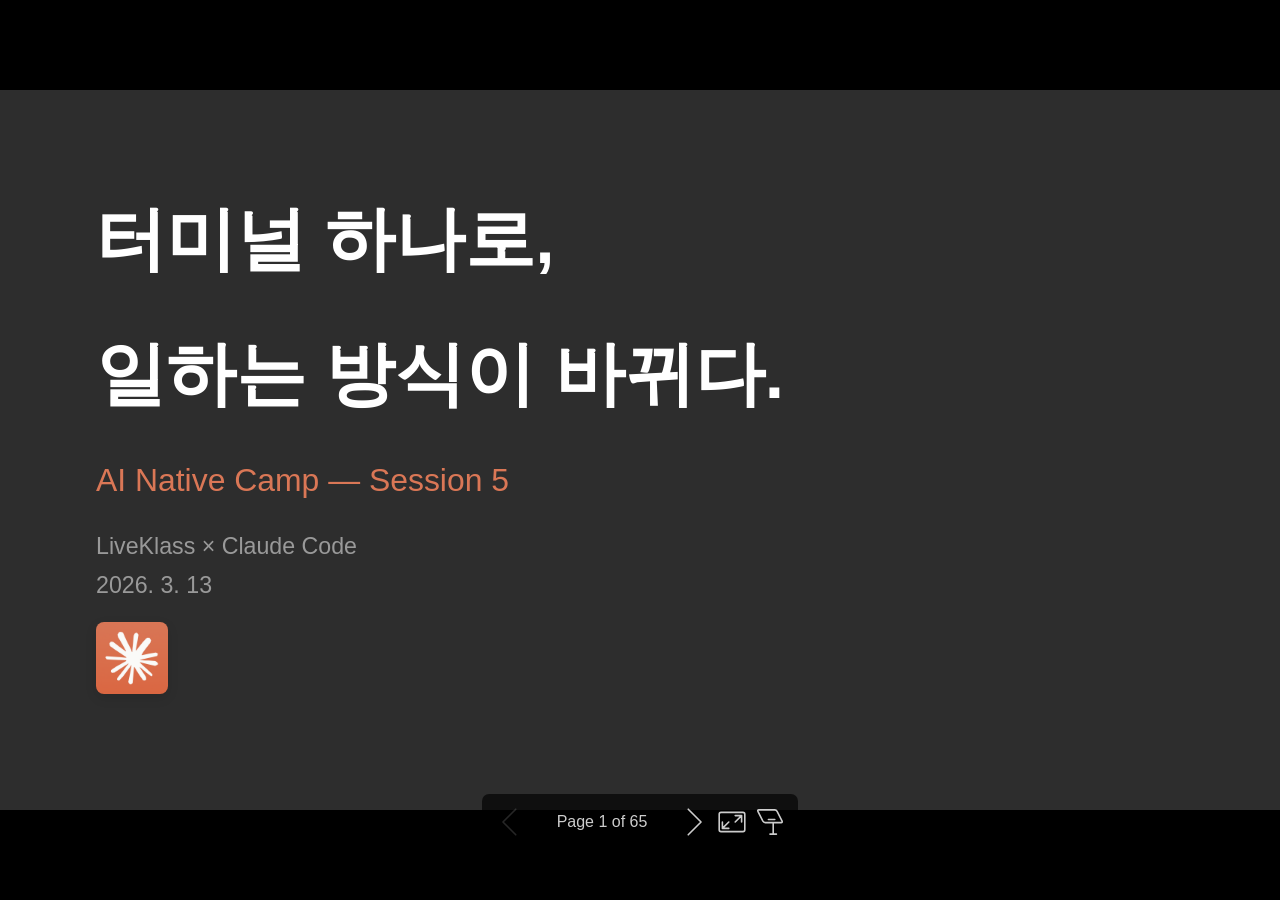
==== commit 55a1e636: "feat: Session 5 장표 최종 업데이트 — 전원 피드백 반영 - Ethan: 발표 순서 맨뒤 이동 + 판단 원칙/실사용 개선 B/A/추후 과제 슬라이드 추가 - Terry" ====
--- a/docs/slides/session5-showcase.html
+++ b/docs/slides/session5-showcase.html
@@ -8,19 +8,19 @@
  * @size 16:9 1280px 720px
  * @size 4:3 960px 720px
  */div#\:\$p > svg > foreignObject > section [data-theme=light],div#\:\$p > svg > foreignObject > section{color-scheme:light}div#\:\$p > svg > foreignObject > section [data-theme=dark],div#\:\$p > svg > foreignObject > section:where(.invert){color-scheme:dark}div#\:\$p > svg > foreignObject > section{-ms-text-size-adjust:100%;-webkit-text-size-adjust:100%;background-color:var(--bgColor-default);color:var(--fgColor-default);font-family:var(--fontStack-sansSerif, -apple-system, BlinkMacSystemFont, "Segoe UI", "Noto Sans", Helvetica, Arial, sans-serif, "Apple Color Emoji", "Segoe UI Emoji");font-size:16px;font-weight:var(--base-text-weight-normal, 400);line-height:1.5;margin:0;word-wrap:break-word}div#\:\$p > svg > foreignObject > section{--marpit-root-font-size:16px}div#\:\$p > svg > foreignObject > section a{text-decoration:underline;text-underline-offset:calc(var(--marpit-root-font-size, 1rem) * .2)}div#\:\$p > svg > foreignObject > section :is(h1, marp-h1):hover .anchor .octicon-link:before,div#\:\$p > svg > foreignObject > section :is(h2, marp-h2):hover .anchor .octicon-link:before,div#\:\$p > svg > foreignObject > section :is(h3, marp-h3):hover .anchor .octicon-link:before,div#\:\$p > svg > foreignObject > section :is(h4, marp-h4):hover .anchor .octicon-link:before,div#\:\$p > svg > foreignObject > section :is(h5, marp-h5):hover .anchor .octicon-link:before,div#\:\$p > svg > foreignObject > section :is(h6, marp-h6):hover .anchor .octicon-link:before{background-color:currentColor;content:" ";display:inline-block;height:16px;-webkit-mask-image:url('data:image/svg+xml;charset=utf-8,<svg xmlns="http://www.w3.org/2000/svg" aria-hidden="true" viewBox="0 0 16 16"><path fill-rule="evenodd" d="M7.775 3.275a.75.75 0 0 0 1.06 1.06l1.25-1.25a2 2 0 1 1 2.83 2.83l-2.5 2.5a2 2 0 0 1-2.83 0 .75.75 0 0 0-1.06 1.06 3.5 3.5 0 0 0 4.95 0l2.5-2.5a3.5 3.5 0 0 0-4.95-4.95zm-4.69 9.64a2 2 0 0 1 0-2.83l2.5-2.5a2 2 0 0 1 2.83 0 .75.75 0 0 0 1.06-1.06 3.5 3.5 0 0 0-4.95 0l-2.5 2.5a3.5 3.5 0 0 0 4.95 4.95l1.25-1.25a.75.75 0 0 0-1.06-1.06l-1.25 1.25a2 2 0 0 1-2.83 0"/></svg>');mask-image:url('data:image/svg+xml;charset=utf-8,<svg xmlns="http://www.w3.org/2000/svg" aria-hidden="true" viewBox="0 0 16 16"><path fill-rule="evenodd" d="M7.775 3.275a.75.75 0 0 0 1.06 1.06l1.25-1.25a2 2 0 1 1 2.83 2.83l-2.5 2.5a2 2 0 0 1-2.83 0 .75.75 0 0 0-1.06 1.06 3.5 3.5 0 0 0 4.95 0l2.5-2.5a3.5 3.5 0 0 0-4.95-4.95zm-4.69 9.64a2 2 0 0 1 0-2.83l2.5-2.5a2 2 0 0 1 2.83 0 .75.75 0 0 0 1.06-1.06 3.5 3.5 0 0 0-4.95 0l-2.5 2.5a3.5 3.5 0 0 0 4.95 4.95l1.25-1.25a.75.75 0 0 0-1.06-1.06l-1.25 1.25a2 2 0 0 1-2.83 0"/></svg>');width:16px}div#\:\$p > svg > foreignObject > section details,div#\:\$p > svg > foreignObject > section figcaption,div#\:\$p > svg > foreignObject > section figure{display:block}div#\:\$p > svg > foreignObject > section summary{display:list-item}div#\:\$p > svg > foreignObject > section [hidden]{display:none!important}div#\:\$p > svg > foreignObject > section a{background-color:transparent;color:var(--fgColor-accent);text-decoration:none}div#\:\$p > svg > foreignObject > section abbr[title]{border-bottom:none;-webkit-text-decoration:underline dotted;text-decoration:underline dotted}div#\:\$p > svg > foreignObject > section b,div#\:\$p > svg > foreignObject > section strong{font-weight:var(--base-text-weight-semibold, 600)}div#\:\$p > svg > foreignObject > section dfn{font-style:italic}div#\:\$p > svg > foreignObject > section :is(h1, marp-h1){border-bottom:1px solid var(--borderColor-muted);font-size:2em;font-weight:var(--base-text-weight-semibold, 600);margin:.67em 0;padding-bottom:.3em}div#\:\$p > svg > foreignObject > section mark{background-color:var(--bgColor-attention-muted);color:var(--fgColor-default)}div#\:\$p > svg > foreignObject > section small{font-size:90%}div#\:\$p > svg > foreignObject > section sub,div#\:\$p > svg > foreignObject > section sup{font-size:75%;line-height:0;position:relative;vertical-align:baseline}div#\:\$p > svg > foreignObject > section sub{bottom:-.25em}div#\:\$p > svg > foreignObject > section sup{top:-.5em}div#\:\$p > svg > foreignObject > section img{border-style:none;box-sizing:content-box;max-width:100%}div#\:\$p > svg > foreignObject > section code,div#\:\$p > svg > foreignObject > section kbd,div#\:\$p > svg > foreignObject > section :is(pre, marp-pre),div#\:\$p > svg > foreignObject > section samp{font-family:monospace;font-size:1em}div#\:\$p > svg > foreignObject > section figure{margin:1em var(--base-size-40)}div#\:\$p > svg > foreignObject > section hr{background:transparent;background-color:var(--borderColor-default);border:0;box-sizing:content-box;height:.25em;margin:var(--base-size-24) 0;overflow:hidden;padding:0}div#\:\$p > svg > foreignObject > section input{font:inherit;font-family:inherit;font-size:inherit;line-height:inherit;margin:0;overflow:visible}div#\:\$p > svg > foreignObject > section [type=button],div#\:\$p > svg > foreignObject > section [type=reset],div#\:\$p > svg > foreignObject > section [type=submit]{-webkit-appearance:button;-moz-appearance:button;appearance:button}div#\:\$p > svg > foreignObject > section [type=checkbox],div#\:\$p > svg > foreignObject > section [type=radio]{box-sizing:border-box;padding:0}div#\:\$p > svg > foreignObject > section [type=number]::-webkit-inner-spin-button,div#\:\$p > svg > foreignObject > section [type=number]::-webkit-outer-spin-button{height:auto}div#\:\$p > svg > foreignObject > section [type=search]::-webkit-search-cancel-button,div#\:\$p > svg > foreignObject > section [type=search]::-webkit-search-decoration{-webkit-appearance:none;appearance:none}div#\:\$p > svg > foreignObject > section ::-webkit-input-placeholder{color:inherit;opacity:.54}div#\:\$p > svg > foreignObject > section ::-webkit-file-upload-button{-webkit-appearance:button;appearance:button;font:inherit}div#\:\$p > svg > foreignObject > section a:hover{text-decoration:underline}div#\:\$p > svg > foreignObject > section ::-moz-placeholder{color:var(--fgColor-muted);opacity:1}div#\:\$p > svg > foreignObject > section ::placeholder{color:var(--fgColor-muted);opacity:1}div#\:\$p > svg > foreignObject > section hr:after,div#\:\$p > svg > foreignObject > section hr:before{content:"";display:table}div#\:\$p > svg > foreignObject > section hr:after{clear:both}div#\:\$p > svg > foreignObject > section table{border-collapse:collapse;border-spacing:0;display:block;font-variant:tabular-nums;max-width:100%;overflow:auto;width:-moz-max-content;width:max-content}div#\:\$p > svg > foreignObject > section td,div#\:\$p > svg > foreignObject > section th{padding:0}div#\:\$p > svg > foreignObject > section details summary{cursor:pointer}div#\:\$p > svg > foreignObject > section [role=button]:focus,div#\:\$p > svg > foreignObject > section a:focus,div#\:\$p > svg > foreignObject > section input[type=checkbox]:focus,div#\:\$p > svg > foreignObject > section input[type=radio]:focus{box-shadow:none;outline:2px solid var(--focus-outlineColor);outline-offset:-2px}div#\:\$p > svg > foreignObject > section [role=button]:focus:not(:focus-visible),div#\:\$p > svg > foreignObject > section a:focus:not(:focus-visible),div#\:\$p > svg > foreignObject > section input[type=checkbox]:focus:not(:focus-visible),div#\:\$p > svg > foreignObject > section input[type=radio]:focus:not(:focus-visible){outline:1px solid transparent}div#\:\$p > svg > foreignObject > section [role=button]:focus-visible,div#\:\$p > svg > foreignObject > section a:focus-visible,div#\:\$p > svg > foreignObject > section input[type=checkbox]:focus-visible,div#\:\$p > svg > foreignObject > section input[type=radio]:focus-visible{box-shadow:none;outline:2px solid var(--focus-outlineColor);outline-offset:-2px}div#\:\$p > svg > foreignObject > section a:not([class]):focus,div#\:\$p > svg > foreignObject > section a:not([class]):focus-visible,div#\:\$p > svg > foreignObject > section input[type=checkbox]:focus,div#\:\$p > svg > foreignObject > section input[type=checkbox]:focus-visible,div#\:\$p > svg > foreignObject > section input[type=radio]:focus,div#\:\$p > svg > foreignObject > section input[type=radio]:focus-visible{outline-offset:0}div#\:\$p > svg > foreignObject > section kbd{background-color:var(--bgColor-muted);border-bottom-color:var(--borderColor-neutral-muted);border:1px solid var(--borderColor-neutral-muted);border-radius:6px;box-shadow:inset 0 -1px 0 var(--borderColor-neutral-muted);color:var(--fgColor-default);display:inline-block;font:11px var(--fontStack-monospace, ui-monospace, SFMono-Regular, SF Mono, Menlo, Consolas, Liberation Mono, monospace);line-height:10px;padding:var(--base-size-4);vertical-align:middle}div#\:\$p > svg > foreignObject > section :is(h1, marp-h1),div#\:\$p > svg > foreignObject > section :is(h2, marp-h2),div#\:\$p > svg > foreignObject > section :is(h3, marp-h3),div#\:\$p > svg > foreignObject > section :is(h4, marp-h4),div#\:\$p > svg > foreignObject > section :is(h5, marp-h5),div#\:\$p > svg > foreignObject > section :is(h6, marp-h6){font-weight:var(--base-text-weight-semibold, 600);line-height:1.25;margin-bottom:var(--base-size-16);margin-top:var(--base-size-24)}div#\:\$p > svg > foreignObject > section :is(h2, marp-h2){border-bottom:1px solid var(--borderColor-muted);font-size:1.5em;padding-bottom:.3em}div#\:\$p > svg > foreignObject > section :is(h2, marp-h2),div#\:\$p > svg > foreignObject > section :is(h3, marp-h3){font-weight:var(--base-text-weight-semibold, 600)}div#\:\$p > svg > foreignObject > section :is(h3, marp-h3){font-size:1.25em}div#\:\$p > svg > foreignObject > section :is(h4, marp-h4){font-size:1em}div#\:\$p > svg > foreignObject > section :is(h4, marp-h4),div#\:\$p > svg > foreignObject > section :is(h5, marp-h5){font-weight:var(--base-text-weight-semibold, 600)}div#\:\$p > svg > foreignObject > section :is(h5, marp-h5){font-size:.875em}div#\:\$p > svg > foreignObject > section :is(h6, marp-h6){color:var(--fgColor-muted);font-size:.85em;font-weight:var(--base-text-weight-semibold, 600)}div#\:\$p > svg > foreignObject > section p{margin-bottom:10px;margin-top:0}div#\:\$p > svg > foreignObject > section blockquote{border-left:.25em solid var(--borderColor-default);color:var(--fgColor-muted);margin:0;padding:0 1em}div#\:\$p > svg > foreignObject > section ol,div#\:\$p > svg > foreignObject > section ul{margin-bottom:0;margin-top:0;padding-left:2em}div#\:\$p > svg > foreignObject > section ol ol,div#\:\$p > svg > foreignObject > section ul ol{list-style-type:lower-roman}div#\:\$p > svg > foreignObject > section ol ol ol,div#\:\$p > svg > foreignObject > section ol ul ol,div#\:\$p > svg > foreignObject > section ul ol ol,div#\:\$p > svg > foreignObject > section ul ul ol{list-style-type:lower-alpha}div#\:\$p > svg > foreignObject > section dd{margin-left:0}div#\:\$p > svg > foreignObject > section code,div#\:\$p > svg > foreignObject > section :is(pre, marp-pre),div#\:\$p > svg > foreignObject > section samp,div#\:\$p > svg > foreignObject > section tt{font-family:var(--fontStack-monospace, ui-monospace, SFMono-Regular, SF Mono, Menlo, Consolas, Liberation Mono, monospace);font-size:12px}div#\:\$p > svg > foreignObject > section :is(pre, marp-pre){margin-bottom:0;margin-top:0;word-wrap:normal}div#\:\$p > svg > foreignObject > section .octicon{display:inline-block;fill:currentColor;overflow:visible!important;vertical-align:text-bottom}div#\:\$p > svg > foreignObject > section input::-webkit-inner-spin-button,div#\:\$p > svg > foreignObject > section input::-webkit-outer-spin-button{-webkit-appearance:none;appearance:none;margin:0}div#\:\$p > svg > foreignObject > section .mr-2{margin-right:var(--base-size-8, 8px)!important}div#\:\$p > svg > foreignObject > section:after,div#\:\$p > svg > foreignObject > section:before{display:table}div#\:\$p > svg > foreignObject > section:after{clear:both}div#\:\$p > svg > foreignObject > section>:first-child{margin-top:0!important}div#\:\$p > svg > foreignObject > section>:last-child{margin-bottom:0!important}div#\:\$p > svg > foreignObject > section a:not([href]){color:inherit;text-decoration:none}div#\:\$p > svg > foreignObject > section .absent{color:var(--fgColor-danger)}div#\:\$p > svg > foreignObject > section .anchor{float:left;line-height:1;margin-left:-20px;padding-right:var(--base-size-4)}div#\:\$p > svg > foreignObject > section .anchor:focus{outline:none}div#\:\$p > svg > foreignObject > section blockquote,div#\:\$p > svg > foreignObject > section details,div#\:\$p > svg > foreignObject > section dl,div#\:\$p > svg > foreignObject > section ol,div#\:\$p > svg > foreignObject > section p,div#\:\$p > svg > foreignObject > section :is(pre, marp-pre),div#\:\$p > svg > foreignObject > section table,div#\:\$p > svg > foreignObject > section ul{margin-bottom:var(--base-size-16);margin-top:0}div#\:\$p > svg > foreignObject > section blockquote>:first-child{margin-top:0}div#\:\$p > svg > foreignObject > section blockquote>:last-child{margin-bottom:0}div#\:\$p > svg > foreignObject > section :is(h1, marp-h1) .octicon-link,div#\:\$p > svg > foreignObject > section :is(h2, marp-h2) .octicon-link,div#\:\$p > svg > foreignObject > section :is(h3, marp-h3) .octicon-link,div#\:\$p > svg > foreignObject > section :is(h4, marp-h4) .octicon-link,div#\:\$p > svg > foreignObject > section :is(h5, marp-h5) .octicon-link,div#\:\$p > svg > foreignObject > section :is(h6, marp-h6) .octicon-link{color:var(--fgColor-default);vertical-align:middle;visibility:hidden}div#\:\$p > svg > foreignObject > section :is(h1, marp-h1):hover .anchor,div#\:\$p > svg > foreignObject > section :is(h2, marp-h2):hover .anchor,div#\:\$p > svg > foreignObject > section :is(h3, marp-h3):hover .anchor,div#\:\$p > svg > foreignObject > section :is(h4, marp-h4):hover .anchor,div#\:\$p > svg > foreignObject > section :is(h5, marp-h5):hover .anchor,div#\:\$p > svg > foreignObject > section :is(h6, marp-h6):hover .anchor{text-decoration:none}div#\:\$p > svg > foreignObject > section :is(h1, marp-h1):hover .anchor .octicon-link,div#\:\$p > svg > foreignObject > section :is(h2, marp-h2):hover .anchor .octicon-link,div#\:\$p > svg > foreignObject > section :is(h3, marp-h3):hover .anchor .octicon-link,div#\:\$p > svg > foreignObject > section :is(h4, marp-h4):hover .anchor .octicon-link,div#\:\$p > svg > foreignObject > section :is(h5, marp-h5):hover .anchor .octicon-link,div#\:\$p > svg > foreignObject > section :is(h6, marp-h6):hover .anchor .octicon-link{visibility:visible}div#\:\$p > svg > foreignObject > section :is(h1, marp-h1) code,div#\:\$p > svg > foreignObject > section :is(h1, marp-h1) tt,div#\:\$p > svg > foreignObject > section :is(h2, marp-h2) code,div#\:\$p > svg > foreignObject > section :is(h2, marp-h2) tt,div#\:\$p > svg > foreignObject > section :is(h3, marp-h3) code,div#\:\$p > svg > foreignObject > section :is(h3, marp-h3) tt,div#\:\$p > svg > foreignObject > section :is(h4, marp-h4) code,div#\:\$p > svg > foreignObject > section :is(h4, marp-h4) tt,div#\:\$p > svg > foreignObject > section :is(h5, marp-h5) code,div#\:\$p > svg > foreignObject > section :is(h5, marp-h5) tt,div#\:\$p > svg > foreignObject > section :is(h6, marp-h6) code,div#\:\$p > svg > foreignObject > section :is(h6, marp-h6) tt{font-size:inherit;padding:0 .2em}div#\:\$p > svg > foreignObject > section summary :is(h1, marp-h1),div#\:\$p > svg > foreignObject > section summary :is(h2, marp-h2),div#\:\$p > svg > foreignObject > section summary :is(h3, marp-h3),div#\:\$p > svg > foreignObject > section summary :is(h4, marp-h4),div#\:\$p > svg > foreignObject > section summary :is(h5, marp-h5),div#\:\$p > svg > foreignObject > section summary :is(h6, marp-h6){display:inline-block}div#\:\$p > svg > foreignObject > section summary :is(h1, marp-h1) .anchor,div#\:\$p > svg > foreignObject > section summary :is(h2, marp-h2) .anchor,div#\:\$p > svg > foreignObject > section summary :is(h3, marp-h3) .anchor,div#\:\$p > svg > foreignObject > section summary :is(h4, marp-h4) .anchor,div#\:\$p > svg > foreignObject > section summary :is(h5, marp-h5) .anchor,div#\:\$p > svg > foreignObject > section summary :is(h6, marp-h6) .anchor{margin-left:-40px}div#\:\$p > svg > foreignObject > section summary :is(h1, marp-h1),div#\:\$p > svg > foreignObject > section summary :is(h2, marp-h2){border-bottom:0;padding-bottom:0}div#\:\$p > svg > foreignObject > section ol.no-list,div#\:\$p > svg > foreignObject > section ul.no-list{list-style-type:none;padding:0}div#\:\$p > svg > foreignObject > section ol[type="a s"]{list-style-type:lower-alpha}div#\:\$p > svg > foreignObject > section ol[type="A s"]{list-style-type:upper-alpha}div#\:\$p > svg > foreignObject > section ol[type="i s"]{list-style-type:lower-roman}div#\:\$p > svg > foreignObject > section ol[type="I s"]{list-style-type:upper-roman}div#\:\$p > svg > foreignObject > section div>ol:not([type]),div#\:\$p > svg > foreignObject > section ol[type="1"]{list-style-type:decimal}div#\:\$p > svg > foreignObject > section ol ol,div#\:\$p > svg > foreignObject > section ol ul,div#\:\$p > svg > foreignObject > section ul ol,div#\:\$p > svg > foreignObject > section ul ul{margin-bottom:0;margin-top:0}div#\:\$p > svg > foreignObject > section li>p{margin-top:var(--base-size-16)}div#\:\$p > svg > foreignObject > section li+li{margin-top:.25em}div#\:\$p > svg > foreignObject > section dl{padding:0}div#\:\$p > svg > foreignObject > section dl dt{font-size:1em;font-style:italic;font-weight:var(--base-text-weight-semibold, 600);margin-top:var(--base-size-16);padding:0}div#\:\$p > svg > foreignObject > section dl dd{margin-bottom:var(--base-size-16);padding:0 var(--base-size-16)}div#\:\$p > svg > foreignObject > section table th{font-weight:var(--base-text-weight-semibold, 600)}div#\:\$p > svg > foreignObject > section table td,div#\:\$p > svg > foreignObject > section table th{border:1px solid var(--borderColor-default);padding:6px 13px}div#\:\$p > svg > foreignObject > section table td>:last-child{margin-bottom:0}div#\:\$p > svg > foreignObject > section table tr{background-color:var(--bgColor-default);border-top:1px solid var(--borderColor-muted)}div#\:\$p > svg > foreignObject > section table tr:nth-child(2n){background-color:var(--bgColor-muted)}div#\:\$p > svg > foreignObject > section table img{background-color:transparent}div#\:\$p > svg > foreignObject > section img[align=right]{padding-left:20px}div#\:\$p > svg > foreignObject > section img[align=left]{padding-right:20px}div#\:\$p > svg > foreignObject > section .emoji{background-color:transparent;max-width:none;vertical-align:text-top}div#\:\$p > svg > foreignObject > section :is(span, marp-span).frame,div#\:\$p > svg > foreignObject > section :is(span, marp-span).frame>:is(span, marp-span){display:block;overflow:hidden}div#\:\$p > svg > foreignObject > section :is(span, marp-span).frame>:is(span, marp-span){border:1px solid var(--borderColor-default);float:left;margin:13px 0 0;padding:7px;width:auto}div#\:\$p > svg > foreignObject > section :is(span, marp-span).frame :is(span, marp-span) img{display:block;float:left}div#\:\$p > svg > foreignObject > section :is(span, marp-span).frame :is(span, marp-span) :is(span, marp-span){clear:both;color:var(--fgColor-default);display:block;padding:5px 0 0}div#\:\$p > svg > foreignObject > section :is(span, marp-span).align-center{clear:both;display:block;overflow:hidden}div#\:\$p > svg > foreignObject > section :is(span, marp-span).align-center>:is(span, marp-span){display:block;margin:13px auto 0;overflow:hidden;text-align:center}div#\:\$p > svg > foreignObject > section :is(span, marp-span).align-center :is(span, marp-span) img{margin:0 auto;text-align:center}div#\:\$p > svg > foreignObject > section :is(span, marp-span).align-right{clear:both;display:block;overflow:hidden}div#\:\$p > svg > foreignObject > section :is(span, marp-span).align-right>:is(span, marp-span){display:block;margin:13px 0 0;overflow:hidden;text-align:right}div#\:\$p > svg > foreignObject > section :is(span, marp-span).align-right :is(span, marp-span) img{margin:0;text-align:right}div#\:\$p > svg > foreignObject > section :is(span, marp-span).float-left{display:block;float:left;margin-right:13px;overflow:hidden}div#\:\$p > svg > foreignObject > section :is(span, marp-span).float-left :is(span, marp-span){margin:13px 0 0}div#\:\$p > svg > foreignObject > section :is(span, marp-span).float-right{display:block;float:right;margin-left:13px;overflow:hidden}div#\:\$p > svg > foreignObject > section :is(span, marp-span).float-right>:is(span, marp-span){display:block;margin:13px auto 0;overflow:hidden;text-align:right}div#\:\$p > svg > foreignObject > section code,div#\:\$p > svg > foreignObject > section tt{background-color:var(--bgColor-neutral-muted);border-radius:6px;font-size:85%;margin:0;padding:.2em .4em;white-space:break-spaces}div#\:\$p > svg > foreignObject > section code br,div#\:\$p > svg > foreignObject > section tt br{display:none}div#\:\$p > svg > foreignObject > section del code{text-decoration:inherit}div#\:\$p > svg > foreignObject > section samp{font-size:85%}div#\:\$p > svg > foreignObject > section :is(pre, marp-pre) code{font-size:100%}div#\:\$p > svg > foreignObject > section :is(pre, marp-pre)>code{background:transparent;border:0;margin:0;padding:0;white-space:pre;word-break:normal}div#\:\$p > svg > foreignObject > section .highlight{margin-bottom:var(--base-size-16)}div#\:\$p > svg > foreignObject > section .highlight :is(pre, marp-pre){margin-bottom:0;word-break:normal}div#\:\$p > svg > foreignObject > section :is(pre, marp-pre){background-color:var(--bgColor-muted);border-radius:6px;color:var(--fgColor-default);font-size:85%;line-height:1.45;overflow:auto;padding:var(--base-size-16)}div#\:\$p > svg > foreignObject > section :is(pre, marp-pre) code,div#\:\$p > svg > foreignObject > section :is(pre, marp-pre) tt{display:inline;line-height:inherit;margin:0;overflow:visible;padding:0;word-wrap:normal;background-color:transparent;border:0}div#\:\$p > svg > foreignObject > section .csv-data td,div#\:\$p > svg > foreignObject > section .csv-data th{font-size:12px;line-height:1;overflow:hidden;padding:5px;text-align:left;white-space:nowrap}div#\:\$p > svg > foreignObject > section .csv-data .blob-num{background:var(--bgColor-default);border:0;padding:10px var(--base-size-8) 9px;text-align:right}div#\:\$p > svg > foreignObject > section .csv-data tr{border-top:0}div#\:\$p > svg > foreignObject > section .csv-data th{background:var(--bgColor-muted);border-top:0;font-weight:var(--base-text-weight-semibold, 600)}div#\:\$p > svg > foreignObject > section [data-footnote-ref]:before{content:"["}div#\:\$p > svg > foreignObject > section [data-footnote-ref]:after{content:"]"}div#\:\$p > svg > foreignObject > section .footnotes{border-top:1px solid var(--borderColor-default);color:var(--fgColor-muted);font-size:12px}div#\:\$p > svg > foreignObject > section div#\:\$p > svg > foreignObject > section section.footnotes{--marpit-root-font-size:12px}div#\:\$p > svg > foreignObject > section .footnotes ol,div#\:\$p > svg > foreignObject > section .footnotes ol ul{padding-left:var(--base-size-16)}div#\:\$p > svg > foreignObject > section .footnotes ol ul{display:inline-block;margin-top:var(--base-size-16)}div#\:\$p > svg > foreignObject > section .footnotes li{position:relative}div#\:\$p > svg > foreignObject > section .footnotes li:target:before{border:2px solid var(--borderColor-accent-emphasis);border-radius:6px;bottom:calc(var(--base-size-8)*-1);content:"";left:calc(var(--base-size-24)*-1);pointer-events:none;position:absolute;right:calc(var(--base-size-8)*-1);top:calc(var(--base-size-8)*-1)}div#\:\$p > svg > foreignObject > section .footnotes li:target{color:var(--fgColor-default)}div#\:\$p > svg > foreignObject > section .footnotes .data-footnote-backref g-emoji{font-family:monospace}div#\:\$p > svg > foreignObject > section .pl-c{color:var(--color-prettylights-syntax-comment)}div#\:\$p > svg > foreignObject > section .pl-c1,div#\:\$p > svg > foreignObject > section .pl-s .pl-v{color:var(--color-prettylights-syntax-constant)}div#\:\$p > svg > foreignObject > section .pl-e,div#\:\$p > svg > foreignObject > section .pl-en{color:var(--color-prettylights-syntax-entity)}div#\:\$p > svg > foreignObject > section .pl-s .pl-s1,div#\:\$p > svg > foreignObject > section .pl-smi{color:var(--color-prettylights-syntax-storage-modifier-import)}div#\:\$p > svg > foreignObject > section .pl-ent{color:var(--color-prettylights-syntax-entity-tag)}div#\:\$p > svg > foreignObject > section .pl-k{color:var(--color-prettylights-syntax-keyword)}div#\:\$p > svg > foreignObject > section .pl-pds,div#\:\$p > svg > foreignObject > section .pl-s,div#\:\$p > svg > foreignObject > section .pl-s .pl-pse .pl-s1,div#\:\$p > svg > foreignObject > section .pl-sr,div#\:\$p > svg > foreignObject > section .pl-sr .pl-cce,div#\:\$p > svg > foreignObject > section .pl-sr .pl-sra,div#\:\$p > svg > foreignObject > section .pl-sr .pl-sre{color:var(--color-prettylights-syntax-string)}div#\:\$p > svg > foreignObject > section .pl-smw,div#\:\$p > svg > foreignObject > section .pl-v{color:var(--color-prettylights-syntax-variable)}div#\:\$p > svg > foreignObject > section .pl-bu{color:var(--color-prettylights-syntax-brackethighlighter-unmatched)}div#\:\$p > svg > foreignObject > section .pl-ii{background-color:var(--color-prettylights-syntax-invalid-illegal-bg);color:var(--color-prettylights-syntax-invalid-illegal-text)}div#\:\$p > svg > foreignObject > section .pl-c2{background-color:var(--color-prettylights-syntax-carriage-return-bg);color:var(--color-prettylights-syntax-carriage-return-text)}div#\:\$p > svg > foreignObject > section .pl-sr .pl-cce{color:var(--color-prettylights-syntax-string-regexp);font-weight:700}div#\:\$p > svg > foreignObject > section .pl-ml{color:var(--color-prettylights-syntax-markup-list)}div#\:\$p > svg > foreignObject > section .pl-mh,div#\:\$p > svg > foreignObject > section .pl-mh .pl-en,div#\:\$p > svg > foreignObject > section .pl-ms{color:var(--color-prettylights-syntax-markup-heading);font-weight:700}div#\:\$p > svg > foreignObject > section .pl-mi{color:var(--color-prettylights-syntax-markup-italic);font-style:italic}div#\:\$p > svg > foreignObject > section .pl-mb{color:var(--color-prettylights-syntax-markup-bold);font-weight:700}div#\:\$p > svg > foreignObject > section .pl-md{background-color:var(--color-prettylights-syntax-markup-deleted-bg);color:var(--color-prettylights-syntax-markup-deleted-text)}div#\:\$p > svg > foreignObject > section .pl-mi1{background-color:var(--color-prettylights-syntax-markup-inserted-bg);color:var(--color-prettylights-syntax-markup-inserted-text)}div#\:\$p > svg > foreignObject > section .pl-mc{background-color:var(--color-prettylights-syntax-markup-changed-bg);color:var(--color-prettylights-syntax-markup-changed-text)}div#\:\$p > svg > foreignObject > section .pl-mi2{background-color:var(--color-prettylights-syntax-markup-ignored-bg);color:var(--color-prettylights-syntax-markup-ignored-text)}div#\:\$p > svg > foreignObject > section .pl-mdr{color:var(--color-prettylights-syntax-meta-diff-range);font-weight:700}div#\:\$p > svg > foreignObject > section .pl-ba{color:var(--color-prettylights-syntax-brackethighlighter-angle)}div#\:\$p > svg > foreignObject > section .pl-sg{color:var(--color-prettylights-syntax-sublimelinter-gutter-mark)}div#\:\$p > svg > foreignObject > section .pl-corl{color:var(--color-prettylights-syntax-constant-other-reference-link);text-decoration:underline}div#\:\$p > svg > foreignObject > section [role=button]:focus:not(:focus-visible),div#\:\$p > svg > foreignObject > section [role=tabpanel][tabindex="0"]:focus:not(:focus-visible),div#\:\$p > svg > foreignObject > section a:focus:not(:focus-visible),div#\:\$p > svg > foreignObject > section button:focus:not(:focus-visible),div#\:\$p > svg > foreignObject > section summary:focus:not(:focus-visible){box-shadow:none;outline:none}div#\:\$p > svg > foreignObject > section [tabindex="0"]:focus:not(:focus-visible),div#\:\$p > svg > foreignObject > section details-dialog:focus:not(:focus-visible){outline:none}div#\:\$p > svg > foreignObject > section g-emoji{display:inline-block;font-family:Apple Color Emoji,Segoe UI Emoji,Segoe UI Symbol;font-size:1em;font-style:normal!important;font-weight:var(--base-text-weight-normal, 400);line-height:1;min-width:1ch;vertical-align:-.075em}div#\:\$p > svg > foreignObject > section g-emoji img{height:1em;width:1em}div#\:\$p > svg > foreignObject > section a:has(>p,>div,>:is(pre, marp-pre),>blockquote){display:block}div#\:\$p > svg > foreignObject > section a:has(>p,>div,>:is(pre, marp-pre),>blockquote):not(:has(.snippet-clipboard-content,>:is(pre, marp-pre))){width:-moz-fit-content;width:fit-content}div#\:\$p > svg > foreignObject > section a:has(>p,>div,>:is(pre, marp-pre),>blockquote):has(.snippet-clipboard-content,>:is(pre, marp-pre)):focus-visible{outline:2px solid var(--focus-outlineColor);outline-offset:2px}div#\:\$p > svg > foreignObject > section .task-list-item{list-style-type:none}div#\:\$p > svg > foreignObject > section .task-list-item label{font-weight:var(--base-text-weight-normal, 400)}div#\:\$p > svg > foreignObject > section .task-list-item.enabled label{cursor:pointer}div#\:\$p > svg > foreignObject > section .task-list-item+.task-list-item{margin-top:var(--base-size-4)}div#\:\$p > svg > foreignObject > section .task-list-item .handle{display:none}div#\:\$p > svg > foreignObject > section .task-list-item-checkbox{margin:0 .2em .25em -1.4em;vertical-align:middle}div#\:\$p > svg > foreignObject > section ul:dir(rtl) .task-list-item-checkbox{margin:0 -1.6em .25em .2em}div#\:\$p > svg > foreignObject > section ol:dir(rtl) .task-list-item-checkbox{margin:0 -1.6em .25em .2em}div#\:\$p > svg > foreignObject > section .contains-task-list:focus-within .task-list-item-convert-container,div#\:\$p > svg > foreignObject > section .contains-task-list:hover .task-list-item-convert-container{clip-path:none;display:block;height:24px;overflow:visible;width:auto}div#\:\$p > svg > foreignObject > section ::-webkit-calendar-picker-indicator{filter:invert(50%)}div#\:\$p > svg > foreignObject > section .markdown-alert{border-left:.25em solid var(--borderColor-default);color:inherit;margin-bottom:var(--base-size-16);padding:var(--base-size-8) var(--base-size-16)}div#\:\$p > svg > foreignObject > section .markdown-alert>:first-child{margin-top:0}div#\:\$p > svg > foreignObject > section .markdown-alert>:last-child{margin-bottom:0}div#\:\$p > svg > foreignObject > section .markdown-alert .markdown-alert-title{align-items:center;display:flex;font-weight:var(--base-text-weight-medium, 500);line-height:1}div#\:\$p > svg > foreignObject > section .markdown-alert.markdown-alert-note{border-left-color:var(--borderColor-accent-emphasis)}div#\:\$p > svg > foreignObject > section .markdown-alert.markdown-alert-note .markdown-alert-title{color:var(--fgColor-accent)}div#\:\$p > svg > foreignObject > section .markdown-alert.markdown-alert-important{border-left-color:var(--borderColor-done-emphasis)}div#\:\$p > svg > foreignObject > section .markdown-alert.markdown-alert-important .markdown-alert-title{color:var(--fgColor-done)}div#\:\$p > svg > foreignObject > section .markdown-alert.markdown-alert-warning{border-left-color:var(--borderColor-attention-emphasis)}div#\:\$p > svg > foreignObject > section .markdown-alert.markdown-alert-warning .markdown-alert-title{color:var(--fgColor-attention)}div#\:\$p > svg > foreignObject > section .markdown-alert.markdown-alert-tip{border-left-color:var(--borderColor-success-emphasis)}div#\:\$p > svg > foreignObject > section .markdown-alert.markdown-alert-tip .markdown-alert-title{color:var(--fgColor-success)}div#\:\$p > svg > foreignObject > section .markdown-alert.markdown-alert-caution{border-left-color:var(--borderColor-danger-emphasis)}div#\:\$p > svg > foreignObject > section .markdown-alert.markdown-alert-caution .markdown-alert-title{color:var(--fgColor-danger)}div#\:\$p > svg > foreignObject > section>:first-child>.heading-element:first-child{margin-top:0!important}div#\:\$p > svg > foreignObject > section .highlight :is(pre, marp-pre):has(+.zeroclipboard-container){min-height:52px}div#\:\$p > svg > foreignObject > section :is(h1, marp-h1){color:var(--h1-color);font-size:1.6em}div#\:\$p > svg > foreignObject > section :is(h1, marp-h1),div#\:\$p > svg > foreignObject > section :is(h2, marp-h2){border-bottom:none}div#\:\$p > svg > foreignObject > section :is(h2, marp-h2){font-size:1.3em}div#\:\$p > svg > foreignObject > section :is(h3, marp-h3){font-size:1.1em}div#\:\$p > svg > foreignObject > section :is(h4, marp-h4){font-size:1.05em}div#\:\$p > svg > foreignObject > section :is(h5, marp-h5){font-size:1em}div#\:\$p > svg > foreignObject > section :is(h6, marp-h6){font-size:.9em}div#\:\$p > svg > foreignObject > section :is(h1, marp-h1) strong,div#\:\$p > svg > foreignObject > section :is(h2, marp-h2) strong,div#\:\$p > svg > foreignObject > section :is(h3, marp-h3) strong,div#\:\$p > svg > foreignObject > section :is(h4, marp-h4) strong,div#\:\$p > svg > foreignObject > section :is(h5, marp-h5) strong,div#\:\$p > svg > foreignObject > section :is(h6, marp-h6) strong{color:var(--heading-strong-color);font-weight:inherit}div#\:\$p > svg > foreignObject > section :is(h1, marp-h1)::part(auto-scaling),div#\:\$p > svg > foreignObject > section :is(h2, marp-h2)::part(auto-scaling),div#\:\$p > svg > foreignObject > section :is(h3, marp-h3)::part(auto-scaling),div#\:\$p > svg > foreignObject > section :is(h4, marp-h4)::part(auto-scaling),div#\:\$p > svg > foreignObject > section :is(h5, marp-h5)::part(auto-scaling),div#\:\$p > svg > foreignObject > section :is(h6, marp-h6)::part(auto-scaling){max-height:563px}div#\:\$p > svg > foreignObject > section hr{height:0;padding-top:.25em}div#\:\$p > svg > foreignObject > section img{background-color:transparent}div#\:\$p > svg > foreignObject > section :is(pre, marp-pre){border:1px solid var(--borderColor-default);line-height:1.15;overflow:visible}div#\:\$p > svg > foreignObject > section :is(pre, marp-pre)::part(auto-scaling){max-height:529px}div#\:\$p > svg > foreignObject > section :is(pre, marp-pre) :where(.hljs){color:var(--color-prettylights-syntax-storage-modifier-import)}div#\:\$p > svg > foreignObject > section :is(pre, marp-pre) :where(.hljs-doctag),div#\:\$p > svg > foreignObject > section :is(pre, marp-pre) :where(.hljs-keyword),div#\:\$p > svg > foreignObject > section :is(pre, marp-pre) :where(.hljs-meta .hljs-keyword),div#\:\$p > svg > foreignObject > section :is(pre, marp-pre) :where(.hljs-template-tag),div#\:\$p > svg > foreignObject > section :is(pre, marp-pre) :where(.hljs-template-variable),div#\:\$p > svg > foreignObject > section :is(pre, marp-pre) :where(.hljs-type),div#\:\$p > svg > foreignObject > section :is(pre, marp-pre) :where(.hljs-variable.language_){color:var(--color-prettylights-syntax-keyword)}div#\:\$p > svg > foreignObject > section :is(pre, marp-pre) :where(.hljs-title),div#\:\$p > svg > foreignObject > section :is(pre, marp-pre) :where(.hljs-title.class_),div#\:\$p > svg > foreignObject > section :is(pre, marp-pre) :where(.hljs-title.class_.inherited__),div#\:\$p > svg > foreignObject > section :is(pre, marp-pre) :where(.hljs-title.function_){color:var(--color-prettylights-syntax-entity)}div#\:\$p > svg > foreignObject > section :is(pre, marp-pre) :where(.hljs-attr),div#\:\$p > svg > foreignObject > section :is(pre, marp-pre) :where(.hljs-attribute),div#\:\$p > svg > foreignObject > section :is(pre, marp-pre) :where(.hljs-literal),div#\:\$p > svg > foreignObject > section :is(pre, marp-pre) :where(.hljs-meta),div#\:\$p > svg > foreignObject > section :is(pre, marp-pre) :where(.hljs-number),div#\:\$p > svg > foreignObject > section :is(pre, marp-pre) :where(.hljs-operator),div#\:\$p > svg > foreignObject > section :is(pre, marp-pre) :where(.hljs-selector-attr),div#\:\$p > svg > foreignObject > section :is(pre, marp-pre) :where(.hljs-selector-class),div#\:\$p > svg > foreignObject > section :is(pre, marp-pre) :where(.hljs-selector-id),div#\:\$p > svg > foreignObject > section :is(pre, marp-pre) :where(.hljs-variable){color:var(--color-prettylights-syntax-constant)}div#\:\$p > svg > foreignObject > section :is(pre, marp-pre) :where(.hljs-meta .hljs-string),div#\:\$p > svg > foreignObject > section :is(pre, marp-pre) :where(.hljs-regexp),div#\:\$p > svg > foreignObject > section :is(pre, marp-pre) :where(.hljs-string){color:var(--color-prettylights-syntax-string)}div#\:\$p > svg > foreignObject > section :is(pre, marp-pre) :where(.hljs-built_in),div#\:\$p > svg > foreignObject > section :is(pre, marp-pre) :where(.hljs-symbol){color:var(--color-prettylights-syntax-variable)}div#\:\$p > svg > foreignObject > section :is(pre, marp-pre) :where(.hljs-code),div#\:\$p > svg > foreignObject > section :is(pre, marp-pre) :where(.hljs-comment),div#\:\$p > svg > foreignObject > section :is(pre, marp-pre) :where(.hljs-formula){color:var(--color-prettylights-syntax-comment)}div#\:\$p > svg > foreignObject > section :is(pre, marp-pre) :where(.hljs-name),div#\:\$p > svg > foreignObject > section :is(pre, marp-pre) :where(.hljs-quote),div#\:\$p > svg > foreignObject > section :is(pre, marp-pre) :where(.hljs-selector-pseudo),div#\:\$p > svg > foreignObject > section :is(pre, marp-pre) :where(.hljs-selector-tag){color:var(--color-prettylights-syntax-entity-tag)}div#\:\$p > svg > foreignObject > section :is(pre, marp-pre) :where(.hljs-subst){color:var(--color-prettylights-syntax-storage-modifier-import)}div#\:\$p > svg > foreignObject > section :is(pre, marp-pre) :where(.hljs-section){color:var(--color-prettylights-syntax-markup-heading);font-weight:700}div#\:\$p > svg > foreignObject > section :is(pre, marp-pre) :where(.hljs-bullet){color:var(--color-prettylights-syntax-markup-list)}div#\:\$p > svg > foreignObject > section :is(pre, marp-pre) :where(.hljs-emphasis){color:var(--color-prettylights-syntax-markup-italic);font-style:italic}div#\:\$p > svg > foreignObject > section :is(pre, marp-pre) :where(.hljs-strong){color:var(--color-prettylights-syntax-markup-bold);font-weight:700}div#\:\$p > svg > foreignObject > section :is(pre, marp-pre) :where(.hljs-addition){background-color:var(--color-prettylights-syntax-markup-inserted-bg);color:var(--color-prettylights-syntax-markup-inserted-text)}div#\:\$p > svg > foreignObject > section :is(pre, marp-pre) :where(.hljs-deletion){background-color:var(--color-prettylights-syntax-markup-deleted-bg);color:var(--color-prettylights-syntax-markup-deleted-text)}div#\:\$p > svg > foreignObject > section footer,div#\:\$p > svg > foreignObject > section header{color:var(--header-footer-color);font-size:18px;left:30px;margin:0;position:absolute}div#\:\$p > svg > foreignObject > section header{top:21px}div#\:\$p > svg > foreignObject > section footer{bottom:21px}div#\:\$p > svg > foreignObject > section{--h1-color:light-dark(#246, #cee7ff);--header-footer-color:light-dark(hsla(0,0%,40%,.75), hsla(0,0%,60%,.75));--heading-strong-color:light-dark(#48c, #7bf);--paginate-color:light-dark(#777, #999);--base-size-4:4px;--base-size-8:8px;--base-size-16:16px;--base-size-24:24px;--base-size-40:40px;align-items:stretch;display:block;flex-flow:column nowrap;font-size:29px;height:720px;padding:78.5px;place-content:safe center center;width:1280px}div#\:\$p > svg > foreignObject > section{--marpit-root-font-size:29px}div#\:\$p > svg > foreignObject > section>:last-child,div#\:\$p > svg > foreignObject > section[data-footer]>:nth-last-child(2){margin-bottom:0}div#\:\$p > svg > foreignObject > section>:first-child,div#\:\$p > svg > foreignObject > section>header:first-child+*{margin-top:0}div#\:\$p > svg > foreignObject > section:after{bottom:21px;color:var(--paginate-color);font-size:24px;padding:0;position:absolute;right:30px}div#\:\$p > svg > foreignObject > section:after{--marpit-root-font-size:24px}div#\:\$p > svg > foreignObject > section[data-color] :is(h1, marp-h1),div#\:\$p > svg > foreignObject > section[data-color] :is(h2, marp-h2),div#\:\$p > svg > foreignObject > section[data-color] :is(h3, marp-h3),div#\:\$p > svg > foreignObject > section[data-color] :is(h4, marp-h4),div#\:\$p > svg > foreignObject > section[data-color] :is(h5, marp-h5),div#\:\$p > svg > foreignObject > section[data-color] :is(h6, marp-h6){color:currentcolor}div#\:\$p > svg > foreignObject > :where(section){container-type:size}div#\:\$p > svg > foreignObject > section img[data-marp-twemoji]{background:transparent;height:1em;margin:0 .05em 0 .1em;vertical-align:-.1em;width:1em}div#\:\$p > svg > foreignObject > :where(section):not([\20 root]){--color-bg-dark: #2d2d2d;--color-bg-light: #f4f3ee;--color-accent: #da7756;--color-accent-light: #c15f3c;--color-cloudy: #b1ada1;--color-text-dark: #2d2d2d;--color-text-light: #ffffff;--color-text-sub: #888888;}div#\:\$p > svg > foreignObject > section{background-color:var(--color-bg-light);color:var(--color-text-dark);font-family:'Apple SD Gothic Neo', 'Noto Sans KR', sans-serif;padding:72px 96px;justify-content:flex-start}div#\:\$p > svg > foreignObject > section.dark{background-color:var(--color-bg-dark);color:var(--color-text-light)}div#\:\$p > svg > foreignObject > section.dark :is(h1, marp-h1), div#\:\$p > svg > foreignObject > section.dark :is(h2, marp-h2){color:var(--color-text-light)}div#\:\$p > svg > foreignObject > section.dark p{color:#e0e0e0}div#\:\$p > svg > foreignObject > section.title{background-color:var(--color-bg-dark);color:var(--color-text-light);justify-content:center}div#\:\$p > svg > foreignObject > section.title :is(h1, marp-h1){font-size:2.4em;font-weight:800;line-height:1.3;margin-bottom:0.3em;color:var(--color-text-light)}div#\:\$p > svg > foreignObject > section.title :is(h2, marp-h2){font-size:1.1em;font-weight:400;color:var(--color-accent);margin-top:0}div#\:\$p > svg > foreignObject > section.title p{color:#999999;font-size:0.8em}div#\:\$p > svg > foreignObject > section:not(.dark):not(.title) :is(h1, marp-h1)::after{content:'';display:block;width:120px;height:4px;background-color:var(--color-accent);margin-top:12px;border-radius:2px}div#\:\$p > svg > foreignObject > section :is(h1, marp-h1){font-size:1.6em;font-weight:800;color:var(--color-text-dark);margin-bottom:0.6em}div#\:\$p > svg > foreignObject > section :is(h2, marp-h2){font-size:1.3em;font-weight:700;color:var(--color-text-dark)}div#\:\$p > svg > foreignObject > section :is(h3, marp-h3){font-size:1.0em;font-weight:600;color:var(--color-accent)}div#\:\$p > svg > foreignObject > section p, div#\:\$p > svg > foreignObject > section li{font-size:0.92em;line-height:1.7}div#\:\$p > svg > foreignObject > section p + p{margin-top:0.2em}div#\:\$p > svg > foreignObject > section strong{color:var(--color-text-dark);font-weight:800}div#\:\$p > svg > foreignObject > section.dark strong{color:var(--color-accent)}div#\:\$p > svg > foreignObject > section em{color:var(--color-accent);font-style:normal;font-weight:600}div#\:\$p > svg > foreignObject > section ul, div#\:\$p > svg > foreignObject > section ol{margin-left:0;padding-left:1.2em}div#\:\$p > svg > foreignObject > section li{margin-bottom:0.4em}div#\:\$p > svg > foreignObject > section li::marker{color:var(--color-accent)}div#\:\$p > svg > foreignObject > section table{font-size:0.82em;border-collapse:collapse;width:100%}div#\:\$p > svg > foreignObject > section th{background-color:var(--color-bg-dark);color:var(--color-text-light);padding:10px 16px;text-align:left;font-weight:600}div#\:\$p > svg > foreignObject > section td{padding:10px 16px;border-bottom:1px solid #ddd}div#\:\$p > svg > foreignObject > section tr:nth-child(even) td{background-color:rgba(218, 119, 86, 0.08)}div#\:\$p > svg > foreignObject > section.ba-table th:last-child{background-color:var(--color-accent);color:white}div#\:\$p > svg > foreignObject > section.ba-table td:last-child{background-color:rgba(218, 119, 86, 0.12);color:var(--color-accent);font-weight:700}div#\:\$p > svg > foreignObject > section.split{display:grid;grid-template-columns:1fr 1fr;gap:40px;align-items:start}div#\:\$p > svg > foreignObject > section.split :is(h1, marp-h1){grid-column:1 / -1}div#\:\$p > svg > foreignObject > section img{max-height:400px;border-radius:8px;box-shadow:0 4px 12px rgba(0, 0, 0, 0.1)}div#\:\$p > svg > foreignObject > section blockquote{background-color:rgba(218, 119, 86, 0.15);border-left:5px solid var(--color-accent);padding:16px 24px;margin:16px 0;border-radius:0 8px 8px 0;font-size:0.88em}div#\:\$p > svg > foreignObject > section blockquote p{margin:0}div#\:\$p > svg > foreignObject > section :is(pre, marp-pre){background-color:#1e1e1e;border-radius:8px;padding:14px;font-size:0.85em}div#\:\$p > svg > foreignObject > section code{font-family:'SF Mono', 'Fira Code', monospace;font-size:0.85em}div#\:\$p > svg > foreignObject > section.dark footer, div#\:\$p > svg > foreignObject > section footer{color:var(--color-text-sub);font-size:0.7em}div#\:\$p > svg > foreignObject > section.big-number :is(h1, marp-h1){font-size:4em;color:var(--color-accent);font-weight:900}div#\:\$p > svg > foreignObject > section.big-number :is(h1, marp-h1)::after{display:none}div#\:\$p > svg > foreignObject > section::after{background-color:var(--color-accent);color:white;font-size:0.6em;font-weight:600;padding:4px 12px;border-radius:12px}div#\:\$p > svg > foreignObject > section::after{--marpit-root-font-size: 0.6em}div#\:\$p > svg > foreignObject > section.with-logo{background-image:url('claude-logo.png');background-repeat:no-repeat;background-position:top 30px right 40px;background-size:36px}div#\:\$p > svg > foreignObject > section.dark.with-logo{background-image:url('claude-logo.png');background-repeat:no-repeat;background-position:top 30px right 40px;background-size:48px}div#\:\$p > svg > foreignObject > section.title img.logo{position:absolute;bottom:50px;right:60px;width:80px;height:80px;box-shadow:none;border-radius:0}div#\:\$p > svg > foreignObject > section.ending{background-color:var(--color-accent);color:var(--color-text-light);justify-content:center;text-align:center}div#\:\$p > svg > foreignObject > section.ending :is(h1, marp-h1){color:white;font-size:2.8em}div#\:\$p > svg > foreignObject > section.ending :is(h1, marp-h1)::after{display:none}div#\:\$p > svg > foreignObject > section.ending p{color:rgba(255, 255, 255, 0.8)}div#\:\$p > svg > foreignObject > section{width:1280px;height:720px}div#\:\$p > svg > foreignObject > section[data-marpit-advanced-background="background"]{columns:initial!important;display:block!important;padding:0!important}div#\:\$p > svg > foreignObject > section[data-marpit-advanced-background="background"]::before, div#\:\$p > svg > foreignObject > section[data-marpit-advanced-background="background"]::after, div#\:\$p > svg > foreignObject > section[data-marpit-advanced-background="content"]::before, div#\:\$p > svg > foreignObject > section[data-marpit-advanced-background="content"]::after{display:none!important}div#\:\$p > svg > foreignObject > section[data-marpit-advanced-background="background"] > div[data-marpit-advanced-background-container]{all:initial;display:flex;flex-direction:row;height:100%;overflow:hidden;width:100%}div#\:\$p > svg > foreignObject > section[data-marpit-advanced-background="background"] > div[data-marpit-advanced-background-container][data-marpit-advanced-background-direction="vertical"]{flex-direction:column}div#\:\$p > svg > foreignObject > section[data-marpit-advanced-background="background"][data-marpit-advanced-background-split] > div[data-marpit-advanced-background-container]{width:var(--marpit-advanced-background-split, 50%)}div#\:\$p > svg > foreignObject > section[data-marpit-advanced-background="background"][data-marpit-advanced-background-split="right"] > div[data-marpit-advanced-background-container]{margin-left:calc(100% - var(--marpit-advanced-background-split, 50%))}div#\:\$p > svg > foreignObject > section[data-marpit-advanced-background="background"] > div[data-marpit-advanced-background-container] > figure{all:initial;background-position:center;background-repeat:no-repeat;background-size:cover;flex:auto;margin:0}div#\:\$p > svg > foreignObject > section[data-marpit-advanced-background="background"] > div[data-marpit-advanced-background-container] > figure > figcaption{position:absolute;border:0;clip:rect(0, 0, 0, 0);height:1px;margin:-1px;overflow:hidden;padding:0;white-space:nowrap;width:1px}div#\:\$p > svg > foreignObject > section[data-marpit-advanced-background="content"], div#\:\$p > svg > foreignObject > section[data-marpit-advanced-background="pseudo"]{background:transparent!important}div#\:\$p > svg > foreignObject > section[data-marpit-advanced-background="pseudo"], div#\:\$p > svg[data-marpit-svg] > foreignObject[data-marpit-advanced-background="pseudo"]{pointer-events:none!important}div#\:\$p > svg > foreignObject > section[data-marpit-advanced-background-split]{width:100%;height:100%}
-</style></head><body><div class="bespoke-marp-osc"><button data-bespoke-marp-osc="prev" tabindex="-1" title="Previous slide">Previous slide</button><span data-bespoke-marp-osc="page"></span><button data-bespoke-marp-osc="next" tabindex="-1" title="Next slide">Next slide</button><button data-bespoke-marp-osc="fullscreen" tabindex="-1" title="Toggle fullscreen (f)">Toggle fullscreen</button><button data-bespoke-marp-osc="presenter" tabindex="-1" title="Open presenter view (p)">Open presenter view</button></div><div id=":$p"><svg data-marpit-svg="" viewBox="0 0 1280 720"><foreignObject width="1280" height="720"><section id="1" data-class="title" data-theme="0ddiubd1u4n7zykwaaut5fxcr3xy9t2tcvinde2w43ge" lang="ko-KR" class="title" style="--class:title;--theme:0ddiubd1u4n7zykwaaut5fxcr3xy9t2tcvinde2w43ge;" data-size="16:9">
+</style></head><body><div class="bespoke-marp-osc"><button data-bespoke-marp-osc="prev" tabindex="-1" title="Previous slide">Previous slide</button><span data-bespoke-marp-osc="page"></span><button data-bespoke-marp-osc="next" tabindex="-1" title="Next slide">Next slide</button><button data-bespoke-marp-osc="fullscreen" tabindex="-1" title="Toggle fullscreen (f)">Toggle fullscreen</button><button data-bespoke-marp-osc="presenter" tabindex="-1" title="Open presenter view (p)">Open presenter view</button></div><div id=":$p"><svg data-marpit-svg="" viewBox="0 0 1280 720"><foreignObject width="1280" height="720"><section id="1" data-class="title" data-theme="l2xfhre6xv3sjmzajivjkf0f1iuif9h54opzot0na7l" lang="ko-KR" class="title" style="--class:title;--theme:l2xfhre6xv3sjmzajivjkf0f1iuif9h54opzot0na7l;" data-size="16:9">
 <h1 id="%ED%84%B0%EB%AF%B8%EB%84%90-%ED%95%98%EB%82%98%EB%A1%9C">터미널 하나로,</h1>
 <h1 id="%EC%9D%BC%ED%95%98%EB%8A%94-%EB%B0%A9%EC%8B%9D%EC%9D%B4-%EB%B0%94%EB%80%8C%EB%8B%A4">일하는 방식이 바뀌다.</h1>
 <h2 id="ai-native-camp--session-5">AI Native Camp — Session 5</h2>
-<p>LiveKlass 세일즈·운영팀 × Claude Code<br />
+<p>LiveKlass × Claude Code<br />
 2026. 3. 13</p>
 <p><img src="claude-logo.png" alt="" style="width:72px;" /></p>
 </section>
-</foreignObject></svg><svg data-marpit-svg="" viewBox="0 0 1280 720"><foreignObject width="1280" height="720"><section id="2" data-class="dark" data-theme="0ddiubd1u4n7zykwaaut5fxcr3xy9t2tcvinde2w43ge" lang="ko-KR" class="dark" style="--class:dark;--theme:0ddiubd1u4n7zykwaaut5fxcr3xy9t2tcvinde2w43ge;" data-size="16:9">
+</foreignObject></svg><svg data-marpit-svg="" viewBox="0 0 1280 720"><foreignObject width="1280" height="720"><section id="2" data-class="dark" data-theme="l2xfhre6xv3sjmzajivjkf0f1iuif9h54opzot0na7l" lang="ko-KR" class="dark" style="--class:dark;--theme:l2xfhre6xv3sjmzajivjkf0f1iuif9h54opzot0na7l;" data-size="16:9">
 <h1 id="ai-%EC%97%90%EC%9D%B4%EC%A0%84%ED%8A%B8%EB%A5%BC-%EC%82%AC%EB%82%B4%EC%97%90-%EB%B0%B0%ED%8F%AC%ED%95%98%EB%A0%A4%EB%8B%A4">AI 에이전트를 사내에 배포하려다</h1>
 <h1 id="%EB%A9%88%EC%B7%84%EB%8B%A4">멈췄다.</h1>
 </section>
-</foreignObject></svg><svg data-marpit-svg="" viewBox="0 0 1280 720"><foreignObject width="1280" height="720"><section id="3" data-paginate="true" data-theme="0ddiubd1u4n7zykwaaut5fxcr3xy9t2tcvinde2w43ge" lang="ko-KR" data-marpit-pagination="3" style="--paginate:true;--theme:0ddiubd1u4n7zykwaaut5fxcr3xy9t2tcvinde2w43ge;" data-marpit-pagination-total="48" data-size="16:9">
+</foreignObject></svg><svg data-marpit-svg="" viewBox="0 0 1280 720"><foreignObject width="1280" height="720"><section id="3" data-paginate="true" data-theme="l2xfhre6xv3sjmzajivjkf0f1iuif9h54opzot0na7l" lang="ko-KR" data-marpit-pagination="3" style="--paginate:true;--theme:l2xfhre6xv3sjmzajivjkf0f1iuif9h54opzot0na7l;" data-marpit-pagination-total="65" data-size="16:9">
 <h1 id="%EC%99%9C-%EB%A9%88%EC%B7%84%EB%8A%94%EA%B0%80">왜 멈췄는가</h1>
 <p>&quot;AI 도구를 잘 쓰는 기업&quot; ≠ <strong>AI-Native한 기업</strong></p>
 <ul>
@@ -31,16 +31,16 @@
 ← AI-Native 조직에서 그런 서비스가 나온다<br />
 ← <strong>모든 구성원이 일하는 방식 자체를 바꿔야 한다</strong></p>
 </section>
-</foreignObject></svg><svg data-marpit-svg="" viewBox="0 0 1280 720"><foreignObject width="1280" height="720"><section id="4" data-paginate="true" data-class="dark" data-theme="0ddiubd1u4n7zykwaaut5fxcr3xy9t2tcvinde2w43ge" lang="ko-KR" class="dark" data-marpit-pagination="4" style="--paginate:true;--class:dark;--theme:0ddiubd1u4n7zykwaaut5fxcr3xy9t2tcvinde2w43ge;" data-marpit-pagination-total="48" data-size="16:9">
+</foreignObject></svg><svg data-marpit-svg="" viewBox="0 0 1280 720"><foreignObject width="1280" height="720"><section id="4" data-paginate="true" data-class="dark" data-theme="l2xfhre6xv3sjmzajivjkf0f1iuif9h54opzot0na7l" lang="ko-KR" class="dark" data-marpit-pagination="4" style="--paginate:true;--class:dark;--theme:l2xfhre6xv3sjmzajivjkf0f1iuif9h54opzot0na7l;" data-marpit-pagination-total="65" data-size="16:9">
 <h1 id="%EA%B7%B8%EB%9E%98%EC%84%9C-ai-native-camp">그래서, AI Native Camp</h1>
 <p>도구도 알려주고, 개념도 알려주지만 —<br />
 <strong>멘탈모델을 바꾸는 캠프</strong></p>
 </section>
-</foreignObject></svg><svg data-marpit-svg="" viewBox="0 0 1280 720"><foreignObject width="1280" height="720"><section id="5" data-paginate="true" data-class="dark" data-theme="0ddiubd1u4n7zykwaaut5fxcr3xy9t2tcvinde2w43ge" lang="ko-KR" class="dark" data-marpit-pagination="5" style="--paginate:true;--class:dark;--theme:0ddiubd1u4n7zykwaaut5fxcr3xy9t2tcvinde2w43ge;" data-marpit-pagination-total="48" data-size="16:9">
+</foreignObject></svg><svg data-marpit-svg="" viewBox="0 0 1280 720"><foreignObject width="1280" height="720"><section id="5" data-paginate="true" data-class="dark" data-theme="l2xfhre6xv3sjmzajivjkf0f1iuif9h54opzot0na7l" lang="ko-KR" class="dark" data-marpit-pagination="5" style="--paginate:true;--class:dark;--theme:l2xfhre6xv3sjmzajivjkf0f1iuif9h54opzot0na7l;" data-marpit-pagination-total="65" data-size="16:9">
 <h1 id="2%EC%A3%BC-%EC%A0%84-%EC%9A%B0%EB%A6%AC%EB%8A%94-%EC%9D%B4%EB%A0%87%EA%B2%8C-%EC%8B%9C%EC%9E%91%ED%96%88%EC%8A%B5%EB%8B%88%EB%8B%A4">2주 전, 우리는 이렇게 시작했습니다.</h1>
 <p>&quot;자동화하고 싶은 업무 1가지를 가져오세요.&quot;</p>
 </section>
-</foreignObject></svg><svg data-marpit-svg="" viewBox="0 0 1280 720"><foreignObject width="1280" height="720"><section id="6" data-paginate="true" data-class="with-logo" data-theme="0ddiubd1u4n7zykwaaut5fxcr3xy9t2tcvinde2w43ge" lang="ko-KR" class="with-logo" data-marpit-pagination="6" style="--paginate:true;--class:with-logo;--theme:0ddiubd1u4n7zykwaaut5fxcr3xy9t2tcvinde2w43ge;" data-marpit-pagination-total="48" data-size="16:9">
+</foreignObject></svg><svg data-marpit-svg="" viewBox="0 0 1280 720"><foreignObject width="1280" height="720"><section id="6" data-paginate="true" data-class="with-logo" data-theme="l2xfhre6xv3sjmzajivjkf0f1iuif9h54opzot0na7l" lang="ko-KR" class="with-logo" data-marpit-pagination="6" style="--paginate:true;--class:with-logo;--theme:l2xfhre6xv3sjmzajivjkf0f1iuif9h54opzot0na7l;" data-marpit-pagination-total="65" data-size="16:9">
 <h1 id="%EC%BA%A0%ED%94%84-%EC%97%AC%EC%A0%95">캠프 여정</h1>
 <table>
 <thead>
@@ -79,110 +79,10 @@
 </tbody>
 </table>
 </section>
-</foreignObject></svg><svg data-marpit-svg="" viewBox="0 0 1280 720"><foreignObject width="1280" height="720"><section id="7" data-class="dark" data-theme="0ddiubd1u4n7zykwaaut5fxcr3xy9t2tcvinde2w43ge" lang="ko-KR" class="dark" style="--class:dark;--theme:0ddiubd1u4n7zykwaaut5fxcr3xy9t2tcvinde2w43ge;" data-size="16:9">
+</foreignObject></svg><svg data-marpit-svg="" viewBox="0 0 1280 720"><foreignObject width="1280" height="720"><section id="7" data-class="dark" data-theme="l2xfhre6xv3sjmzajivjkf0f1iuif9h54opzot0na7l" lang="ko-KR" class="dark" style="--class:dark;--theme:l2xfhre6xv3sjmzajivjkf0f1iuif9h54opzot0na7l;" data-size="16:9">
 <h1 id="%EC%9A%B0%EB%A6%AC%EA%B0%80-%EB%A7%8C%EB%93%A0-%EA%B2%83%EB%93%A4">우리가 만든 것들</h1>
 </section>
-</foreignObject></svg><svg data-marpit-svg="" viewBox="0 0 1280 720"><foreignObject width="1280" height="720"><section id="8" data-paginate="true" data-theme="0ddiubd1u4n7zykwaaut5fxcr3xy9t2tcvinde2w43ge" lang="ko-KR" data-marpit-pagination="8" style="--paginate:true;--theme:0ddiubd1u4n7zykwaaut5fxcr3xy9t2tcvinde2w43ge;" data-marpit-pagination-total="48" data-size="16:9">
-<h1 id="%EA%B9%80%EC%84%B1%EC%9B%90-ethan">김성원 (Ethan)</h1>
-<blockquote>
-<p>거래처 사업자정보 자동 검증 — 412개 채널 × 6개 항목, 사람 눈 대신 AI로</p>
-</blockquote>
-<p><strong>문제</strong>: 2,000+ 거래처의 사업자등록증 정보를 시트와 수동 대조 → <strong>30시간+</strong> (사실상 불가능)</p>
-<p><strong>해결</strong>: Claude 멀티모달로 등록증 이미지 자동 읽기 + 시트 자동 대조</p>
-<p><strong>결과</strong>: 명령어 한 줄로 <strong>1,970셀 전량 대조</strong>, 343건 불일치 자동 수정 + 색상 표시</p>
-</section>
-</foreignObject></svg><svg data-marpit-svg="" viewBox="0 0 1280 720"><foreignObject width="1280" height="720"><section id="9" data-paginate="true" data-class="ba-table" data-theme="0ddiubd1u4n7zykwaaut5fxcr3xy9t2tcvinde2w43ge" lang="ko-KR" class="ba-table" data-marpit-pagination="9" style="--paginate:true;--class:ba-table;--theme:0ddiubd1u4n7zykwaaut5fxcr3xy9t2tcvinde2w43ge;" data-marpit-pagination-total="48" data-size="16:9">
-<h1 id="%EA%B9%80%EC%84%B1%EC%9B%90-ethan--before--after">김성원 (Ethan) — Before / After</h1>
-<table>
-<thead>
-<tr>
-<th>지표</th>
-<th style="text-align:center">Before (수동)</th>
-<th style="text-align:center">After (AI)</th>
-</tr>
-</thead>
-<tbody>
-<tr>
-<td>검증 범위</td>
-<td style="text-align:center">일부만 (시간 부족)</td>
-<td style="text-align:center"><strong>412개 채널 전수 검증</strong></td>
-</tr>
-<tr>
-<td>소요 시간</td>
-<td style="text-align:center">30시간+ (사실상 불가능)</td>
-<td style="text-align:center"><strong>수십 분</strong></td>
-</tr>
-<tr>
-<td>검증 셀 수</td>
-<td style="text-align:center">눈에 띄는 것만</td>
-<td style="text-align:center"><strong>1,970셀</strong> (343건 수정)</td>
-</tr>
-<tr>
-<td>미세 차이 감지</td>
-<td style="text-align:center">높은 누락 위험</td>
-<td style="text-align:center"><strong>띄어쓰기까지 감지</strong></td>
-</tr>
-</tbody>
-</table>
-<blockquote>
-<p>&quot;사람 눈으로 불가능한 전수 검증이, AI로 가능해졌다.&quot;</p>
-</blockquote>
-</section>
-</foreignObject></svg><svg data-marpit-svg="" viewBox="0 0 1280 720"><foreignObject width="1280" height="720"><section id="10" data-paginate="true" data-theme="0ddiubd1u4n7zykwaaut5fxcr3xy9t2tcvinde2w43ge" lang="ko-KR" data-marpit-pagination="10" style="--paginate:true;--theme:0ddiubd1u4n7zykwaaut5fxcr3xy9t2tcvinde2w43ge;" data-marpit-pagination-total="48" data-size="16:9">
-<h1 id="%EA%B9%80%EC%84%B1%EC%9B%90-ethan--%EA%B2%80%EC%A6%9D-%ED%8C%8C%EC%9D%B4%ED%94%84%EB%9D%BC%EC%9D%B8">김성원 (Ethan) — 검증 파이프라인</h1>
-<p><img src="expansion-flow.png" alt="" style="width:800px;" /></p>
-</section>
-</foreignObject></svg><svg data-marpit-svg="" viewBox="0 0 1280 720"><foreignObject width="1280" height="720"><section id="11" data-paginate="true" data-theme="0ddiubd1u4n7zykwaaut5fxcr3xy9t2tcvinde2w43ge" lang="ko-KR" data-marpit-pagination="11" style="--paginate:true;--theme:0ddiubd1u4n7zykwaaut5fxcr3xy9t2tcvinde2w43ge;" data-marpit-pagination-total="48" data-size="16:9">
-<h1 id="%EA%B9%80%EC%84%B1%EC%9B%90-ethan--%EC%99%9C-ai%EC%97%AC%EC%95%BC-%ED%96%88%EB%8A%94%EA%B0%80">김성원 (Ethan) — 왜 AI여야 했는가</h1>
-<p><strong>멀티모달 AI = 문서를 &quot;눈으로 읽는&quot; AI</strong></p>
-<ul>
-<li>기존 OCR: 글자 모양만 인식 → 레이아웃 달라지면 실패</li>
-<li><strong>멀티모달 AI</strong>: 문서의 구조와 맥락을 이해 → 469개 서로 다른 형식의 등록증을 템플릿 없이 일괄 처리</li>
-</ul>
-<p><strong>컬럼별 불일치 분포</strong> (총 343건)</p>
-<table>
-<thead>
-<tr>
-<th>항목</th>
-<th style="text-align:center">수정 건수</th>
-<th>주요 원인</th>
-</tr>
-</thead>
-<tbody>
-<tr>
-<td>주소</td>
-<td style="text-align:center"><strong>140건</strong></td>
-<td>주소 이전, 도로명/지번 혼용</td>
-</tr>
-<tr>
-<td>종목</td>
-<td style="text-align:center">86건</td>
-<td>종목 변경 미반영</td>
-</tr>
-<tr>
-<td>업태</td>
-<td style="text-align:center">62건</td>
-<td>업태 추가/변경 미반영</td>
-</tr>
-<tr>
-<td>상호명</td>
-<td style="text-align:center">31건</td>
-<td>상호 변경, 법인명 표기 차이</td>
-</tr>
-<tr>
-<td>대표자명</td>
-<td style="text-align:center">16건</td>
-<td>공동대표 구분자 불일치</td>
-</tr>
-<tr>
-<td>사업자번호</td>
-<td style="text-align:center">8건</td>
-<td>번호 오타</td>
-</tr>
-</tbody>
-</table>
-</section>
-</foreignObject></svg><svg data-marpit-svg="" viewBox="0 0 1280 720"><foreignObject width="1280" height="720"><section id="12" data-paginate="true" data-theme="0ddiubd1u4n7zykwaaut5fxcr3xy9t2tcvinde2w43ge" lang="ko-KR" data-marpit-pagination="12" style="--paginate:true;--theme:0ddiubd1u4n7zykwaaut5fxcr3xy9t2tcvinde2w43ge;" data-marpit-pagination-total="48" data-size="16:9">
+</foreignObject></svg><svg data-marpit-svg="" viewBox="0 0 1280 720"><foreignObject width="1280" height="720"><section id="8" data-paginate="true" data-theme="l2xfhre6xv3sjmzajivjkf0f1iuif9h54opzot0na7l" lang="ko-KR" data-marpit-pagination="8" style="--paginate:true;--theme:l2xfhre6xv3sjmzajivjkf0f1iuif9h54opzot0na7l;" data-marpit-pagination-total="65" data-size="16:9">
 <h1 id="%EA%B9%80%ED%83%9C%EC%9C%A4-theo">김태윤 (Theo)</h1>
 <blockquote>
 <p>로켓런칭 리드 자동 분석 — &quot;리드 분석해줘&quot; 한 마디로 심사까지</p>
@@ -194,7 +94,7 @@
 <li><strong>평가 기준이 담당자별로 달라</strong> 커뮤니케이션 비용 발생</li>
 </ul>
 </section>
-</foreignObject></svg><svg data-marpit-svg="" viewBox="0 0 1280 720"><foreignObject width="1280" height="720"><section id="13" data-paginate="true" data-theme="0ddiubd1u4n7zykwaaut5fxcr3xy9t2tcvinde2w43ge" lang="ko-KR" data-marpit-pagination="13" style="--paginate:true;--theme:0ddiubd1u4n7zykwaaut5fxcr3xy9t2tcvinde2w43ge;" data-marpit-pagination-total="48" data-size="16:9">
+</foreignObject></svg><svg data-marpit-svg="" viewBox="0 0 1280 720"><foreignObject width="1280" height="720"><section id="9" data-paginate="true" data-theme="l2xfhre6xv3sjmzajivjkf0f1iuif9h54opzot0na7l" lang="ko-KR" data-marpit-pagination="9" style="--paginate:true;--theme:l2xfhre6xv3sjmzajivjkf0f1iuif9h54opzot0na7l;" data-marpit-pagination-total="65" data-size="16:9">
 <h1 id="%EA%B9%80%ED%83%9C%EC%9C%A4-theo--%EA%B8%B0%EC%A1%B4-%EB%B0%A9%EC%8B%9D%EC%9D%98-%EB%B3%91%EB%AA%A9">김태윤 (Theo) — 기존 방식의 병목</h1>
 <table>
 <thead>
@@ -223,7 +123,7 @@
 </tbody>
 </table>
 </section>
-</foreignObject></svg><svg data-marpit-svg="" viewBox="0 0 1280 720"><foreignObject width="1280" height="720"><section id="14" data-paginate="true" data-theme="0ddiubd1u4n7zykwaaut5fxcr3xy9t2tcvinde2w43ge" lang="ko-KR" data-marpit-pagination="14" style="--paginate:true;--theme:0ddiubd1u4n7zykwaaut5fxcr3xy9t2tcvinde2w43ge;" data-marpit-pagination-total="48" data-size="16:9">
+</foreignObject></svg><svg data-marpit-svg="" viewBox="0 0 1280 720"><foreignObject width="1280" height="720"><section id="10" data-paginate="true" data-theme="l2xfhre6xv3sjmzajivjkf0f1iuif9h54opzot0na7l" lang="ko-KR" data-marpit-pagination="10" style="--paginate:true;--theme:l2xfhre6xv3sjmzajivjkf0f1iuif9h54opzot0na7l;" data-marpit-pagination-total="65" data-size="16:9">
 <h1 id="%EA%B9%80%ED%83%9C%EC%9C%A4-theo--%EC%A7%80%ED%96%A5%ED%96%88%EB%8D%98-%EB%B0%A9%ED%96%A5%EC%84%B1">김태윤 (Theo) — 지향했던 방향성</h1>
 <ul>
 <li><code>리드 분석해줘</code> <strong>한 마디</strong>로 전체 프로세스 + 결과 도출까지 자동 진행</li>
@@ -234,7 +134,7 @@
 <p>실은 시트에 신청자가 추가되면 알아서 프로세스가 돌아가는 <strong>완전 자동화</strong>를 원했음</p>
 </blockquote>
 </section>
-</foreignObject></svg><svg data-marpit-svg="" viewBox="0 0 1280 720"><foreignObject width="1280" height="720"><section id="15" data-paginate="true" data-theme="0ddiubd1u4n7zykwaaut5fxcr3xy9t2tcvinde2w43ge" lang="ko-KR" data-marpit-pagination="15" style="--paginate:true;--theme:0ddiubd1u4n7zykwaaut5fxcr3xy9t2tcvinde2w43ge;" data-marpit-pagination-total="48" data-size="16:9">
+</foreignObject></svg><svg data-marpit-svg="" viewBox="0 0 1280 720"><foreignObject width="1280" height="720"><section id="11" data-paginate="true" data-theme="l2xfhre6xv3sjmzajivjkf0f1iuif9h54opzot0na7l" lang="ko-KR" data-marpit-pagination="11" style="--paginate:true;--theme:l2xfhre6xv3sjmzajivjkf0f1iuif9h54opzot0na7l;" data-marpit-pagination-total="65" data-size="16:9">
 <h1 id="%EA%B9%80%ED%83%9C%EC%9C%A4-theo--%ED%98%84%EC%9E%AC-%EA%B5%AC%ED%98%84-%EB%8B%A8%EA%B3%84">김태윤 (Theo) — 현재 구현 단계</h1>
 <p><code>리드 분석해줘</code> 한 마디로 <strong>1차 심사 전체 파이프라인 실행</strong></p>
 <ol>
@@ -246,12 +146,12 @@
 <li>팀 판단 메모 → AI 불일치 패턴 분석 → <strong>평가 기준 자동 업데이트</strong></li>
 </ol>
 </section>
-</foreignObject></svg><svg data-marpit-svg="" viewBox="0 0 1280 720"><foreignObject width="1280" height="720"><section id="16" data-paginate="true" data-theme="0ddiubd1u4n7zykwaaut5fxcr3xy9t2tcvinde2w43ge" lang="ko-KR" data-marpit-pagination="16" style="--paginate:true;--theme:0ddiubd1u4n7zykwaaut5fxcr3xy9t2tcvinde2w43ge;" data-marpit-pagination-total="48" data-size="16:9">
+</foreignObject></svg><svg data-marpit-svg="" viewBox="0 0 1280 720"><foreignObject width="1280" height="720"><section id="12" data-paginate="true" data-theme="l2xfhre6xv3sjmzajivjkf0f1iuif9h54opzot0na7l" lang="ko-KR" data-marpit-pagination="12" style="--paginate:true;--theme:l2xfhre6xv3sjmzajivjkf0f1iuif9h54opzot0na7l;" data-marpit-pagination-total="65" data-size="16:9">
 <h1 id="%EA%B9%80%ED%83%9C%EC%9C%A4-theo--%EC%8B%9C%EC%97%B0">김태윤 (Theo) — 시연</h1>
 <p><img src="theo_rocket_automation.gif" alt="" style="width:900px;" /></p>
 <p><code>리드 분석해줘</code> → 수집 → 중복 체크 → AI 분석 → Notion 생성 → Slack 알림까지 <strong>자동 실행</strong></p>
 </section>
-</foreignObject></svg><svg data-marpit-svg="" viewBox="0 0 1280 720"><foreignObject width="1280" height="720"><section id="17" data-paginate="true" data-theme="0ddiubd1u4n7zykwaaut5fxcr3xy9t2tcvinde2w43ge" lang="ko-KR" data-marpit-pagination="17" style="--paginate:true;--theme:0ddiubd1u4n7zykwaaut5fxcr3xy9t2tcvinde2w43ge;" data-marpit-pagination-total="48" data-size="16:9">
+</foreignObject></svg><svg data-marpit-svg="" viewBox="0 0 1280 720"><foreignObject width="1280" height="720"><section id="13" data-paginate="true" data-theme="l2xfhre6xv3sjmzajivjkf0f1iuif9h54opzot0na7l" lang="ko-KR" data-marpit-pagination="13" style="--paginate:true;--theme:l2xfhre6xv3sjmzajivjkf0f1iuif9h54opzot0na7l;" data-marpit-pagination-total="65" data-size="16:9">
 <h1 id="%EA%B9%80%ED%83%9C%EC%9C%A4-theo--%EC%B6%94%ED%9B%84-%EA%B3%BC%EC%A0%9C">김태윤 (Theo) — 추후 과제</h1>
 <ul>
 <li><strong>자기학습 루프 실전 검증</strong> — 팀 피드백 → AI 기준 자동 업데이트 (아직 미경험)</li>
@@ -260,7 +160,7 @@
 <li>1차 서류 심사 → <strong>2차 필터링, 3차 온라인 미팅</strong>까지 동일 프로세스 확장</li>
 </ul>
 </section>
-</foreignObject></svg><svg data-marpit-svg="" viewBox="0 0 1280 720"><foreignObject width="1280" height="720"><section id="18" data-paginate="true" data-theme="0ddiubd1u4n7zykwaaut5fxcr3xy9t2tcvinde2w43ge" lang="ko-KR" data-marpit-pagination="18" style="--paginate:true;--theme:0ddiubd1u4n7zykwaaut5fxcr3xy9t2tcvinde2w43ge;" data-marpit-pagination-total="48" data-size="16:9">
+</foreignObject></svg><svg data-marpit-svg="" viewBox="0 0 1280 720"><foreignObject width="1280" height="720"><section id="14" data-paginate="true" data-theme="l2xfhre6xv3sjmzajivjkf0f1iuif9h54opzot0na7l" lang="ko-KR" data-marpit-pagination="14" style="--paginate:true;--theme:l2xfhre6xv3sjmzajivjkf0f1iuif9h54opzot0na7l;" data-marpit-pagination-total="65" data-size="16:9">
 <h1 id="%EA%B9%80%ED%83%9C%EC%9C%A4-theo--%EB%B0%B0%EC%9A%B4-%EC%A0%90">김태윤 (Theo) — 배운 점</h1>
 <ul>
 <li>AI에 대한 <strong>막연한 두려움이 해소</strong>되었다 — 꾸준히 관심 갖고 물어보면 문제없다</li>
@@ -271,7 +171,7 @@
 <p>&quot;내가 더 편해져서 만든 건데, 회사만 좋게 생겼네 에이&quot;</p>
 </blockquote>
 </section>
-</foreignObject></svg><svg data-marpit-svg="" viewBox="0 0 1280 720"><foreignObject width="1280" height="720"><section id="19" data-paginate="true" data-theme="0ddiubd1u4n7zykwaaut5fxcr3xy9t2tcvinde2w43ge" lang="ko-KR" data-marpit-pagination="19" style="--paginate:true;--theme:0ddiubd1u4n7zykwaaut5fxcr3xy9t2tcvinde2w43ge;" data-marpit-pagination-total="48" data-size="16:9">
+</foreignObject></svg><svg data-marpit-svg="" viewBox="0 0 1280 720"><foreignObject width="1280" height="720"><section id="15" data-paginate="true" data-theme="l2xfhre6xv3sjmzajivjkf0f1iuif9h54opzot0na7l" lang="ko-KR" data-marpit-pagination="15" style="--paginate:true;--theme:l2xfhre6xv3sjmzajivjkf0f1iuif9h54opzot0na7l;" data-marpit-pagination-total="65" data-size="16:9">
 <h1 id="%EC%9D%B4%EB%B3%B4%EB%B0%B0-vivi">이보배 (Vivi)</h1>
 <blockquote>
 <p>폰스크리닝 자동화 — <code>/ps 홍길동</code> 한 줄이면 끝</p>
@@ -279,53 +179,23 @@
 <p><strong>문제</strong>: 후보자 1명당 일정 조율 → 메시지 발송 → 답변 대기 → 캘린더 → 인터뷰 기록지… <strong>30~40분</strong></p>
 <p><strong>해결</strong>: Claude Code 스킬 <code>/ps</code>로 전체 플로우 자동화</p>
 </section>
-</foreignObject></svg><svg data-marpit-svg="" viewBox="0 0 1280 720"><foreignObject width="1280" height="720"><section id="20" data-paginate="true" data-theme="0ddiubd1u4n7zykwaaut5fxcr3xy9t2tcvinde2w43ge" lang="ko-KR" data-marpit-pagination="20" style="--paginate:true;--theme:0ddiubd1u4n7zykwaaut5fxcr3xy9t2tcvinde2w43ge;" data-marpit-pagination-total="48" data-size="16:9">
+</foreignObject></svg><svg data-marpit-svg="" viewBox="0 0 1280 720"><foreignObject width="1280" height="720"><section id="16" data-paginate="true" data-theme="l2xfhre6xv3sjmzajivjkf0f1iuif9h54opzot0na7l" lang="ko-KR" data-marpit-pagination="16" style="--paginate:true;--theme:l2xfhre6xv3sjmzajivjkf0f1iuif9h54opzot0na7l;" data-marpit-pagination-total="65" data-size="16:9">
 <h1 id="%EC%9D%B4%EB%B3%B4%EB%B0%B0-vivi--ps-%EC%9B%8C%ED%81%AC%ED%94%8C%EB%A1%9C%EC%9A%B0">이보배 (Vivi) — /ps 워크플로우</h1>
-<p><img src="vivi-flow.png" alt="" style="width:520px;" /></p>
-<p><code>/ps 홍길동</code> → 10단계 자동 실행. 이상 감지 시에만 사용자 확인</p>
-</section>
-</foreignObject></svg><svg data-marpit-svg="" viewBox="0 0 1280 720"><foreignObject width="1280" height="720"><section id="21" data-paginate="true" data-class="split" data-theme="0ddiubd1u4n7zykwaaut5fxcr3xy9t2tcvinde2w43ge" lang="ko-KR" class="split" data-marpit-pagination="21" style="--paginate:true;--class:split;--theme:0ddiubd1u4n7zykwaaut5fxcr3xy9t2tcvinde2w43ge;" data-marpit-pagination-total="48" data-size="16:9">
+<p><img src="vivi-workflow.png" alt="" style="width:1100px;" /></p>
+<p><code>/ps 홍길동</code> 한 마디로 <strong>수집 → 일정 조율 → 발송 → 확정 → 기록지</strong> 전체 자동 실행</p>
+</section>
+</foreignObject></svg><svg data-marpit-svg="" viewBox="0 0 1280 720"><foreignObject width="1280" height="720"><section id="17" data-paginate="true" data-class="split" data-theme="l2xfhre6xv3sjmzajivjkf0f1iuif9h54opzot0na7l" lang="ko-KR" class="split" data-marpit-pagination="17" style="--paginate:true;--class:split;--theme:l2xfhre6xv3sjmzajivjkf0f1iuif9h54opzot0na7l;" data-marpit-pagination-total="65" data-size="16:9">
 <h1 id="%EC%9D%B4%EB%B3%B4%EB%B0%B0-vivi--%EC%8B%A4%EC%A0%9C-%EB%8F%99%EC%9E%91-%ED%99%94%EB%A9%B4">이보배 (Vivi) — 실제 동작 화면</h1>
 <p><img src="vivi-ps-demo.png" alt="" style="width:400px;" /></p>
 <p><code>/ps</code> 한 줄로 생성된 <strong>실제 iMessage 대화</strong><br />
 제안 → 수락 → 확정까지 자동 처리</p>
 </section>
-</foreignObject></svg><svg data-marpit-svg="" viewBox="0 0 1280 720"><foreignObject width="1280" height="720"><section id="22" data-paginate="true" data-theme="0ddiubd1u4n7zykwaaut5fxcr3xy9t2tcvinde2w43ge" lang="ko-KR" data-marpit-pagination="22" style="--paginate:true;--theme:0ddiubd1u4n7zykwaaut5fxcr3xy9t2tcvinde2w43ge;" data-marpit-pagination-total="48" data-size="16:9">
+</foreignObject></svg><svg data-marpit-svg="" viewBox="0 0 1280 720"><foreignObject width="1280" height="720"><section id="18" data-paginate="true" data-theme="l2xfhre6xv3sjmzajivjkf0f1iuif9h54opzot0na7l" lang="ko-KR" data-marpit-pagination="18" style="--paginate:true;--theme:l2xfhre6xv3sjmzajivjkf0f1iuif9h54opzot0na7l;" data-marpit-pagination-total="65" data-size="16:9">
 <h1 id="%EC%9D%B4%EB%B3%B4%EB%B0%B0-vivi--%EC%97%B0%EB%8F%99-%EC%84%9C%EB%B9%84%EC%8A%A4-%EA%B5%AC%EC%A1%B0">이보배 (Vivi) — 연동 서비스 구조</h1>
-<p><img src="vivi-services.png" alt="" style="width:700px;" /></p>
-<table>
-<thead>
-<tr>
-<th>서비스</th>
-<th style="text-align:center">연동 방식</th>
-<th>역할</th>
-</tr>
-</thead>
-<tbody>
-<tr>
-<td>그리팅 ATS</td>
-<td style="text-align:center">OpenAPI</td>
-<td>후보자 정보 + 이력서 조회</td>
-</tr>
-<tr>
-<td>Google Calendar</td>
-<td style="text-align:center">MCP</td>
-<td>빈 시간 탐색 + 일정 등록</td>
-</tr>
-<tr>
-<td>Apple Messages</td>
-<td style="text-align:center">AppleScript + SQLite</td>
-<td>SMS 우선 발송 + 답변 감지</td>
-</tr>
-<tr>
-<td>Notion</td>
-<td style="text-align:center">MCP</td>
-<td>맞춤 질문 + 인터뷰 기록지 생성</td>
-</tr>
-</tbody>
-</table>
-</section>
-</foreignObject></svg><svg data-marpit-svg="" viewBox="0 0 1280 720"><foreignObject width="1280" height="720"><section id="23" data-paginate="true" data-class="ba-table" data-theme="0ddiubd1u4n7zykwaaut5fxcr3xy9t2tcvinde2w43ge" lang="ko-KR" class="ba-table" data-marpit-pagination="23" style="--paginate:true;--class:ba-table;--theme:0ddiubd1u4n7zykwaaut5fxcr3xy9t2tcvinde2w43ge;" data-marpit-pagination-total="48" data-size="16:9">
+<p><img src="vivi-services.png" alt="" style="width:500px;" /></p>
+<p><strong>4개 외부 서비스를 비개발자가 직접 연결</strong> — OpenAPI · MCP · AppleScript + SQLite</p>
+</section>
+</foreignObject></svg><svg data-marpit-svg="" viewBox="0 0 1280 720"><foreignObject width="1280" height="720"><section id="19" data-paginate="true" data-class="ba-table" data-theme="l2xfhre6xv3sjmzajivjkf0f1iuif9h54opzot0na7l" lang="ko-KR" class="ba-table" data-marpit-pagination="19" style="--paginate:true;--class:ba-table;--theme:l2xfhre6xv3sjmzajivjkf0f1iuif9h54opzot0na7l;" data-marpit-pagination-total="65" data-size="16:9">
 <h1 id="%EC%9D%B4%EB%B3%B4%EB%B0%B0-vivi--%EC%8B%A4%EC%82%AC%EC%9A%A9-%EA%B0%9C%EC%84%A0-%EC%82%AC%EB%A1%80">이보배 (Vivi) — 실사용 개선 사례</h1>
 <table>
 <thead>
@@ -352,7 +222,7 @@
 <p>&quot;실제로 돌려보니 발견한 문제를, 직접 고쳤다.&quot;</p>
 </blockquote>
 </section>
-</foreignObject></svg><svg data-marpit-svg="" viewBox="0 0 1280 720"><foreignObject width="1280" height="720"><section id="24" data-paginate="true" data-class="ba-table" data-theme="0ddiubd1u4n7zykwaaut5fxcr3xy9t2tcvinde2w43ge" lang="ko-KR" class="ba-table" data-marpit-pagination="24" style="--paginate:true;--class:ba-table;--theme:0ddiubd1u4n7zykwaaut5fxcr3xy9t2tcvinde2w43ge;" data-marpit-pagination-total="48" data-size="16:9">
+</foreignObject></svg><svg data-marpit-svg="" viewBox="0 0 1280 720"><foreignObject width="1280" height="720"><section id="20" data-paginate="true" data-class="ba-table" data-theme="l2xfhre6xv3sjmzajivjkf0f1iuif9h54opzot0na7l" lang="ko-KR" class="ba-table" data-marpit-pagination="20" style="--paginate:true;--class:ba-table;--theme:l2xfhre6xv3sjmzajivjkf0f1iuif9h54opzot0na7l;" data-marpit-pagination-total="65" data-size="16:9">
 <h1 id="%EC%9D%B4%EB%B3%B4%EB%B0%B0-vivi--before--after">이보배 (Vivi) — Before / After</h1>
 <table>
 <thead>
@@ -385,7 +255,7 @@
 <p>&quot;비개발자가 4개 서비스를 연결하고, 후보자 통화 제외한 폰스크리닝 전후 업무의 93%를 자동화했다.&quot;</p>
 </blockquote>
 </section>
-</foreignObject></svg><svg data-marpit-svg="" viewBox="0 0 1280 720"><foreignObject width="1280" height="720"><section id="25" data-paginate="true" data-theme="0ddiubd1u4n7zykwaaut5fxcr3xy9t2tcvinde2w43ge" lang="ko-KR" data-marpit-pagination="25" style="--paginate:true;--theme:0ddiubd1u4n7zykwaaut5fxcr3xy9t2tcvinde2w43ge;" data-marpit-pagination-total="48" data-size="16:9">
+</foreignObject></svg><svg data-marpit-svg="" viewBox="0 0 1280 720"><foreignObject width="1280" height="720"><section id="21" data-paginate="true" data-theme="l2xfhre6xv3sjmzajivjkf0f1iuif9h54opzot0na7l" lang="ko-KR" data-marpit-pagination="21" style="--paginate:true;--theme:l2xfhre6xv3sjmzajivjkf0f1iuif9h54opzot0na7l;" data-marpit-pagination-total="65" data-size="16:9">
 <h1 id="%EC%9D%B4%EB%B3%B4%EB%B0%B0-vivi--%EB%8B%A4%EC%9D%8C-%EB%AA%A9%ED%91%9C-%EC%B1%84%EC%9A%A9-%ED%92%80%ED%8D%BC%EB%84%90-%EC%9E%90%EB%8F%99%ED%99%94">이보배 (Vivi) — 다음 목표: 채용 풀퍼널 자동화</h1>
 <p><strong>폰스크리닝은 시작일 뿐 — 채용 전 과정을 자동화해 나갈 계획</strong></p>
 <table>
@@ -424,7 +294,7 @@
 <p>&quot;자동화의 목적은 모든 것을 자동화하는 게 아니라, 사람이 해야 할 일에 집중할 수 있도록 나머지를 덜어주는 것&quot;</p>
 </blockquote>
 </section>
-</foreignObject></svg><svg data-marpit-svg="" viewBox="0 0 1280 720"><foreignObject width="1280" height="720"><section id="26" data-paginate="true" data-theme="0ddiubd1u4n7zykwaaut5fxcr3xy9t2tcvinde2w43ge" lang="ko-KR" data-marpit-pagination="26" style="--paginate:true;--theme:0ddiubd1u4n7zykwaaut5fxcr3xy9t2tcvinde2w43ge;" data-marpit-pagination-total="48" data-size="16:9">
+</foreignObject></svg><svg data-marpit-svg="" viewBox="0 0 1280 720"><foreignObject width="1280" height="720"><section id="22" data-paginate="true" data-theme="l2xfhre6xv3sjmzajivjkf0f1iuif9h54opzot0na7l" lang="ko-KR" data-marpit-pagination="22" style="--paginate:true;--theme:l2xfhre6xv3sjmzajivjkf0f1iuif9h54opzot0na7l;" data-marpit-pagination-total="65" data-size="16:9">
 <h1 id="%EC%B5%9C%EC%9E%AC%ED%9B%88-terry">최재훈 (Terry)</h1>
 <blockquote>
 <p>CX 어시스턴트 — 상담 스크린샷 하나로 분류·검색·응대까지</p>
@@ -459,11 +329,12 @@
 </tbody>
 </table>
 </section>
-</foreignObject></svg><svg data-marpit-svg="" viewBox="0 0 1280 720"><foreignObject width="1280" height="720"><section id="27" data-paginate="true" data-theme="0ddiubd1u4n7zykwaaut5fxcr3xy9t2tcvinde2w43ge" lang="ko-KR" data-marpit-pagination="27" style="--paginate:true;--theme:0ddiubd1u4n7zykwaaut5fxcr3xy9t2tcvinde2w43ge;" data-marpit-pagination-total="48" data-size="16:9">
+</foreignObject></svg><svg data-marpit-svg="" viewBox="0 0 1280 720"><foreignObject width="1280" height="720"><section id="23" data-paginate="true" data-theme="l2xfhre6xv3sjmzajivjkf0f1iuif9h54opzot0na7l" lang="ko-KR" data-marpit-pagination="23" style="--paginate:true;--theme:l2xfhre6xv3sjmzajivjkf0f1iuif9h54opzot0na7l;" data-marpit-pagination-total="65" data-size="16:9">
 <h1 id="%EC%B5%9C%EC%9E%AC%ED%9B%88-terry--%ED%95%B5%EC%8B%AC-%EA%B0%80%EC%B9%98">최재훈 (Terry) — 핵심 가치</h1>
 <p><strong>경험에 의존하던 암묵지를 시스템으로</strong></p>
 <ul>
-<li>내부 가이드에 명시되지 않은 문의의 경우, 응대 기준이 개인 기억과 주관에 의존 → <strong>SKILL.md에 명문화</strong></li>
+<li>내부 가이드에 명시되지 않은 문의의 경우, 응대 기준이 개인 기억과 주관에 의존<br />
+→ <strong>SKILL.md에 명문화</strong></li>
 <li>유사 케이스 검색을 사람 기억이 아닌 <strong>3개 소스 자동 통합 탐색</strong>으로</li>
 <li>신규 CX 매니저도 온보딩 시 이 스킬로 <strong>동일한 품질 대응 가능</strong></li>
 </ul>
@@ -471,8 +342,21 @@
 <p>&quot;누구든 동일한 품질로, 빠르게 대응할 수 있는 구조&quot;</p>
 </blockquote>
 </section>
-</foreignObject></svg><svg data-marpit-svg="" viewBox="0 0 1280 720"><foreignObject width="1280" height="720"><section id="28" data-paginate="true" data-theme="0ddiubd1u4n7zykwaaut5fxcr3xy9t2tcvinde2w43ge" lang="ko-KR" data-marpit-pagination="28" style="--paginate:true;--theme:0ddiubd1u4n7zykwaaut5fxcr3xy9t2tcvinde2w43ge;" data-marpit-pagination-total="48" data-size="16:9">
-<h1 id="%EC%B5%9C%EC%9E%AC%ED%9B%88-terry--%EC%B6%94%ED%9B%84-%EB%AA%A9%ED%91%9C-1-%EA%B2%80%EC%83%89-%EC%86%8D%EB%8F%84-%EC%B5%9C%EC%A0%81%ED%99%94">최재훈 (Terry) — 추후 목표 1: 검색 속도 최적화</h1>
+</foreignObject></svg><svg data-marpit-svg="" viewBox="0 0 1280 720"><foreignObject width="1280" height="720"><section id="24" data-paginate="true" data-class="split" data-theme="l2xfhre6xv3sjmzajivjkf0f1iuif9h54opzot0na7l" lang="ko-KR" class="split" data-marpit-pagination="24" style="--paginate:true;--class:split;--theme:l2xfhre6xv3sjmzajivjkf0f1iuif9h54opzot0na7l;" data-marpit-pagination-total="65" data-size="16:9">
+<h1 id="%EC%B5%9C%EC%9E%AC%ED%9B%88-terry--%EC%98%88%EC%8B%9C-%ED%99%94%EB%A9%B4-1">최재훈 (Terry) — 예시 화면 1</h1>
+<p><img src="1.png" alt="" style="width:500px;" /></p>
+</section>
+</foreignObject></svg><svg data-marpit-svg="" viewBox="0 0 1280 720"><foreignObject width="1280" height="720"><section id="25" data-paginate="true" data-class="split" data-theme="l2xfhre6xv3sjmzajivjkf0f1iuif9h54opzot0na7l" lang="ko-KR" class="split" data-marpit-pagination="25" style="--paginate:true;--class:split;--theme:l2xfhre6xv3sjmzajivjkf0f1iuif9h54opzot0na7l;" data-marpit-pagination-total="65" data-size="16:9">
+<h1 id="%EC%B5%9C%EC%9E%AC%ED%9B%88-terry--%EC%98%88%EC%8B%9C-%ED%99%94%EB%A9%B4-2">최재훈 (Terry) — 예시 화면 2</h1>
+<p><img src="2.png" alt="" style="width:900px;" /></p>
+</section>
+</foreignObject></svg><svg data-marpit-svg="" viewBox="0 0 1280 720"><foreignObject width="1280" height="720"><section id="26" data-paginate="true" data-class="split" data-theme="l2xfhre6xv3sjmzajivjkf0f1iuif9h54opzot0na7l" lang="ko-KR" class="split" data-marpit-pagination="26" style="--paginate:true;--class:split;--theme:l2xfhre6xv3sjmzajivjkf0f1iuif9h54opzot0na7l;" data-marpit-pagination-total="65" data-size="16:9">
+<h1 id="%EC%B5%9C%EC%9E%AC%ED%9B%88-terry--%EC%98%88%EC%8B%9C-%ED%99%94%EB%A9%B4-3">최재훈 (Terry) — 예시 화면 3</h1>
+<p><img src="3.png" alt="" style="width:900px;" /></p>
+</section>
+</foreignObject></svg><svg data-marpit-svg="" viewBox="0 0 1280 720"><foreignObject width="1280" height="720"><section id="27" data-paginate="true" data-theme="l2xfhre6xv3sjmzajivjkf0f1iuif9h54opzot0na7l" lang="ko-KR" data-marpit-pagination="27" style="--paginate:true;--theme:l2xfhre6xv3sjmzajivjkf0f1iuif9h54opzot0na7l;" data-marpit-pagination-total="65" data-size="16:9">
+<h1 id="%EC%B5%9C%EC%9E%AC%ED%9B%88-terry--%EC%B6%94%ED%9B%84-%EB%AA%A9%ED%91%9C">최재훈 (Terry) — 추후 목표</h1>
+<h2 id="1-%EA%B2%80%EC%83%89-%EC%86%8D%EB%8F%84-%EC%B5%9C%EC%A0%81%ED%99%94">1: 검색 속도 최적화</h2>
 <p><strong>처리 완료 케이스를 메모리에 패턴화</strong></p>
 <ul>
 <li>유사 문의 시 저장된 케이스 <strong>우선 검색</strong> → 응답 속도 향상</li>
@@ -484,8 +368,9 @@
 <li>중기: 별도 인덱스 시트(키워드-행번호 매핑) → 전체 스캔 없이 직접 접근</li>
 </ul>
 </section>
-</foreignObject></svg><svg data-marpit-svg="" viewBox="0 0 1280 720"><foreignObject width="1280" height="720"><section id="29" data-paginate="true" data-theme="0ddiubd1u4n7zykwaaut5fxcr3xy9t2tcvinde2w43ge" lang="ko-KR" data-marpit-pagination="29" style="--paginate:true;--theme:0ddiubd1u4n7zykwaaut5fxcr3xy9t2tcvinde2w43ge;" data-marpit-pagination-total="48" data-size="16:9">
-<h1 id="%EC%B5%9C%EC%9E%AC%ED%9B%88-terry--%EC%B6%94%ED%9B%84-%EB%AA%A9%ED%91%9C-2-cx-%EB%8C%80%EC%9D%91-%EA%B8%B0%EC%A4%80-%EC%9E%90%EB%8F%99-%EC%97%85%EB%8D%B0%EC%9D%B4%ED%8A%B8">최재훈 (Terry) — 추후 목표 2: CX 대응 기준 자동 업데이트</h1>
+</foreignObject></svg><svg data-marpit-svg="" viewBox="0 0 1280 720"><foreignObject width="1280" height="720"><section id="28" data-paginate="true" data-theme="l2xfhre6xv3sjmzajivjkf0f1iuif9h54opzot0na7l" lang="ko-KR" data-marpit-pagination="28" style="--paginate:true;--theme:l2xfhre6xv3sjmzajivjkf0f1iuif9h54opzot0na7l;" data-marpit-pagination-total="65" data-size="16:9">
+<h1 id="%EC%B5%9C%EC%9E%AC%ED%9B%88-terry--%EC%B6%94%ED%9B%84-%EB%AA%A9%ED%91%9C-1">최재훈 (Terry) — 추후 목표</h1>
+<h2 id="2-cx-%EB%8C%80%EC%9D%91-%EA%B8%B0%EC%A4%80-%EC%9E%90%EB%8F%99-%EC%97%85%EB%8D%B0%EC%9D%B4%ED%8A%B8">2: CX 대응 기준 자동 업데이트</h2>
 <p><strong>제품 릴리즈·이슈를 CX가 자동으로 파악</strong></p>
 <ul>
 <li>Slack 제품팀 채널을 <strong>정기 스캔</strong> → 이슈 요약</li>
@@ -493,7 +378,26 @@
 <li>한계: CX 관련 이슈인지 필터링이 LLM 판단에 의존 → 초기에는 수시 확인 필요</li>
 </ul>
 </section>
-</foreignObject></svg><svg data-marpit-svg="" viewBox="0 0 1280 720"><foreignObject width="1280" height="720"><section id="30" data-paginate="true" data-theme="0ddiubd1u4n7zykwaaut5fxcr3xy9t2tcvinde2w43ge" lang="ko-KR" data-marpit-pagination="30" style="--paginate:true;--theme:0ddiubd1u4n7zykwaaut5fxcr3xy9t2tcvinde2w43ge;" data-marpit-pagination-total="48" data-size="16:9">
+</foreignObject></svg><svg data-marpit-svg="" viewBox="0 0 1280 720"><foreignObject width="1280" height="720"><section id="29" data-paginate="true" data-class="split" data-theme="l2xfhre6xv3sjmzajivjkf0f1iuif9h54opzot0na7l" lang="ko-KR" class="split" data-marpit-pagination="29" style="--paginate:true;--class:split;--theme:l2xfhre6xv3sjmzajivjkf0f1iuif9h54opzot0na7l;" data-marpit-pagination-total="65" data-size="16:9">
+<h1 id="%EC%B5%9C%EC%9E%AC%ED%9B%88-terry--%EC%98%88%EC%8B%9C-%ED%99%94%EB%A9%B4-4">최재훈 (Terry) — 예시 화면 4</h1>
+<p><img src="4.png" alt="" style="width:900px;" /></p>
+</section>
+</foreignObject></svg><svg data-marpit-svg="" viewBox="0 0 1280 720"><foreignObject width="1280" height="720"><section id="30" data-paginate="true" data-class="split" data-theme="l2xfhre6xv3sjmzajivjkf0f1iuif9h54opzot0na7l" lang="ko-KR" class="split" data-marpit-pagination="30" style="--paginate:true;--class:split;--theme:l2xfhre6xv3sjmzajivjkf0f1iuif9h54opzot0na7l;" data-marpit-pagination-total="65" data-size="16:9">
+<h1 id="%EC%B5%9C%EC%9E%AC%ED%9B%88-terry--%EC%98%88%EC%8B%9C-%ED%99%94%EB%A9%B4-5">최재훈 (Terry) — 예시 화면 5</h1>
+<p><img src="5.png" alt="" style="width:900px;" /></p>
+</section>
+</foreignObject></svg><svg data-marpit-svg="" viewBox="0 0 1280 720"><foreignObject width="1280" height="720"><section id="31" data-paginate="true" data-class="split" data-theme="l2xfhre6xv3sjmzajivjkf0f1iuif9h54opzot0na7l" lang="ko-KR" class="split" data-marpit-pagination="31" style="--paginate:true;--class:split;--theme:l2xfhre6xv3sjmzajivjkf0f1iuif9h54opzot0na7l;" data-marpit-pagination-total="65" data-size="16:9">
+<h1 id="%EC%B5%9C%EC%9E%AC%ED%9B%88-terry--%EC%98%88%EC%8B%9C-%ED%99%94%EB%A9%B4-6">최재훈 (Terry) — 예시 화면 6</h1>
+<p><img src="6.png" alt="" style="width:900px;" /></p>
+</section>
+</foreignObject></svg><svg data-marpit-svg="" viewBox="0 0 1280 720"><foreignObject width="1280" height="720"><section id="32" data-paginate="true" data-theme="l2xfhre6xv3sjmzajivjkf0f1iuif9h54opzot0na7l" lang="ko-KR" data-marpit-pagination="32" style="--paginate:true;--theme:l2xfhre6xv3sjmzajivjkf0f1iuif9h54opzot0na7l;" data-marpit-pagination-total="65" data-size="16:9">
+<h1 id="%EC%B5%9C%EC%9E%AC%ED%9B%88-terry--%EC%86%8C%EA%B0%90">최재훈 (Terry) — 소감</h1>
+<blockquote>
+<p>&quot;내 '존재'가 조직의 '병목'이라는 의식,<br />
+그 의식에서 벗어나고자 했던 '집착'이 저만의 동력이었습니다.&quot;</p>
+</blockquote>
+</section>
+</foreignObject></svg><svg data-marpit-svg="" viewBox="0 0 1280 720"><foreignObject width="1280" height="720"><section id="33" data-paginate="true" data-theme="l2xfhre6xv3sjmzajivjkf0f1iuif9h54opzot0na7l" lang="ko-KR" data-marpit-pagination="33" style="--paginate:true;--theme:l2xfhre6xv3sjmzajivjkf0f1iuif9h54opzot0na7l;" data-marpit-pagination-total="65" data-size="16:9">
 <h1 id="%EC%9D%B4%EC%83%88%EB%B4%84-bom">이새봄 (Bom)</h1>
 <blockquote>
 <p>디자인 시스템 자동화 시도기 — &quot;작고 실제로 작동하는 것&quot;</p>
@@ -506,7 +410,7 @@
 </ul>
 <p>→ 범위를 계속 좁혀서 <strong>내가 통제 가능한 가장 작은 지점</strong>을 찾기로</p>
 </section>
-</foreignObject></svg><svg data-marpit-svg="" viewBox="0 0 1280 720"><foreignObject width="1280" height="720"><section id="31" data-paginate="true" data-theme="0ddiubd1u4n7zykwaaut5fxcr3xy9t2tcvinde2w43ge" lang="ko-KR" data-marpit-pagination="31" style="--paginate:true;--theme:0ddiubd1u4n7zykwaaut5fxcr3xy9t2tcvinde2w43ge;" data-marpit-pagination-total="48" data-size="16:9">
+</foreignObject></svg><svg data-marpit-svg="" viewBox="0 0 1280 720"><foreignObject width="1280" height="720"><section id="34" data-paginate="true" data-theme="l2xfhre6xv3sjmzajivjkf0f1iuif9h54opzot0na7l" lang="ko-KR" data-marpit-pagination="34" style="--paginate:true;--theme:l2xfhre6xv3sjmzajivjkf0f1iuif9h54opzot0na7l;" data-marpit-pagination-total="65" data-size="16:9">
 <h1 id="%EC%9D%B4%EC%83%88%EB%B4%84-bom--%EA%B5%AC%ED%98%84%EA%B3%BC-%EB%B0%B0%EC%9A%B4-%EC%A0%90">이새봄 (Bom) — 구현과 배운 점</h1>
 <p><strong>구현</strong>: Notion DB 버튼 클릭 → Slack <code>#fepd-collab</code>에 FE 멘션 + 문서 링크 자동 발송</p>
 <p>직접 코드를 짠 것도, API를 연결한 것도 아니다.<br />
@@ -517,7 +421,7 @@
 <p>&quot;자동화의 첫 단계는 코드가 아니라, 내 업무를 들여다보는 것이었다.&quot;</p>
 </blockquote>
 </section>
-</foreignObject></svg><svg data-marpit-svg="" viewBox="0 0 1280 720"><foreignObject width="1280" height="720"><section id="32" data-paginate="true" data-theme="0ddiubd1u4n7zykwaaut5fxcr3xy9t2tcvinde2w43ge" lang="ko-KR" data-marpit-pagination="32" style="--paginate:true;--theme:0ddiubd1u4n7zykwaaut5fxcr3xy9t2tcvinde2w43ge;" data-marpit-pagination-total="48" data-size="16:9">
+</foreignObject></svg><svg data-marpit-svg="" viewBox="0 0 1280 720"><foreignObject width="1280" height="720"><section id="35" data-paginate="true" data-theme="l2xfhre6xv3sjmzajivjkf0f1iuif9h54opzot0na7l" lang="ko-KR" data-marpit-pagination="35" style="--paginate:true;--theme:l2xfhre6xv3sjmzajivjkf0f1iuif9h54opzot0na7l;" data-marpit-pagination-total="65" data-size="16:9">
 <h1 id="%EC%86%A1%EC%83%81%EC%88%98-eddie">송상수 (Eddie)</h1>
 <blockquote>
 <p>강의 링크 하나로 리드마그넷 + 워크북 PDF 자동 생성</p>
@@ -526,7 +430,7 @@
 <p><strong>해결</strong>: <code>/product_create</code> 커맨드 하나로 스크래핑 → 요약 → 워크북 + 리드마그넷 PDF 원스톱 생성</p>
 <p><strong>결과</strong>: 고객사 강의 링크만 입력하면 <strong>상용화 수준의 PDF 3종</strong> 자동 생성</p>
 </section>
-</foreignObject></svg><svg data-marpit-svg="" viewBox="0 0 1280 720"><foreignObject width="1280" height="720"><section id="33" data-paginate="true" data-theme="0ddiubd1u4n7zykwaaut5fxcr3xy9t2tcvinde2w43ge" lang="ko-KR" data-marpit-pagination="33" style="--paginate:true;--theme:0ddiubd1u4n7zykwaaut5fxcr3xy9t2tcvinde2w43ge;" data-marpit-pagination-total="48" data-size="16:9">
+</foreignObject></svg><svg data-marpit-svg="" viewBox="0 0 1280 720"><foreignObject width="1280" height="720"><section id="36" data-paginate="true" data-theme="l2xfhre6xv3sjmzajivjkf0f1iuif9h54opzot0na7l" lang="ko-KR" data-marpit-pagination="36" style="--paginate:true;--theme:l2xfhre6xv3sjmzajivjkf0f1iuif9h54opzot0na7l;" data-marpit-pagination-total="65" data-size="16:9">
 <h1 id="%EC%86%A1%EC%83%81%EC%88%98-eddie--%EA%B3%A0%EA%B0%9D%EC%82%AC-%EC%A0%81%EC%9A%A9-%EC%8B%9C%EB%82%98%EB%A6%AC%EC%98%A4">송상수 (Eddie) — 고객사 적용 시나리오</h1>
 <p><strong>라클 고객사에게 제공하는 가치</strong></p>
 <table>
@@ -556,7 +460,7 @@
 </blockquote>
 <p>핵심은 엔진 구현보다 <strong>프롬프트 반복 개선으로 상용화 수준 퀄리티 확보</strong></p>
 </section>
-</foreignObject></svg><svg data-marpit-svg="" viewBox="0 0 1280 720"><foreignObject width="1280" height="720"><section id="34" data-paginate="true" data-theme="0ddiubd1u4n7zykwaaut5fxcr3xy9t2tcvinde2w43ge" lang="ko-KR" data-marpit-pagination="34" style="--paginate:true;--theme:0ddiubd1u4n7zykwaaut5fxcr3xy9t2tcvinde2w43ge;" data-marpit-pagination-total="48" data-size="16:9">
+</foreignObject></svg><svg data-marpit-svg="" viewBox="0 0 1280 720"><foreignObject width="1280" height="720"><section id="37" data-paginate="true" data-theme="l2xfhre6xv3sjmzajivjkf0f1iuif9h54opzot0na7l" lang="ko-KR" data-marpit-pagination="37" style="--paginate:true;--theme:l2xfhre6xv3sjmzajivjkf0f1iuif9h54opzot0na7l;" data-marpit-pagination-total="65" data-size="16:9">
 <h1 id="%EC%B5%9C%EC%A7%80%EC%98%81-arin">최지영 (Arin)</h1>
 <blockquote>
 <p>디자인 요청 취합 에이전트 — Slack·Notion에 흩어진 요청, AI가 알아서 모아준다</p>
@@ -589,40 +493,40 @@
 </tbody>
 </table>
 </section>
-</foreignObject></svg><svg data-marpit-svg="" viewBox="0 0 1280 720"><foreignObject width="1280" height="720"><section id="35" data-paginate="true" data-class="split" data-theme="0ddiubd1u4n7zykwaaut5fxcr3xy9t2tcvinde2w43ge" lang="ko-KR" class="split" data-marpit-pagination="35" style="--paginate:true;--class:split;--theme:0ddiubd1u4n7zykwaaut5fxcr3xy9t2tcvinde2w43ge;" data-marpit-pagination-total="48" data-size="16:9">
+</foreignObject></svg><svg data-marpit-svg="" viewBox="0 0 1280 720"><foreignObject width="1280" height="720"><section id="38" data-paginate="true" data-class="split" data-theme="l2xfhre6xv3sjmzajivjkf0f1iuif9h54opzot0na7l" lang="ko-KR" class="split" data-marpit-pagination="38" style="--paginate:true;--class:split;--theme:l2xfhre6xv3sjmzajivjkf0f1iuif9h54opzot0na7l;" data-marpit-pagination-total="65" data-size="16:9">
 <h1 id="step-1--%EC%88%98%EC%A7%911">Step 1 — 수집1</h1>
 <p><img src="%EC%88%98%EC%A7%911.png" alt="" style="width:500px;" /></p>
 <p><strong>Slack 2채널 + DM을 1시간마다 자동 스캔</strong><br />
 월~금 9시~19시, 정각마다 디자인 관련 메시지 수집</p>
 </section>
-</foreignObject></svg><svg data-marpit-svg="" viewBox="0 0 1280 720"><foreignObject width="1280" height="720"><section id="36" data-paginate="true" data-class="split" data-theme="0ddiubd1u4n7zykwaaut5fxcr3xy9t2tcvinde2w43ge" lang="ko-KR" class="split" data-marpit-pagination="36" style="--paginate:true;--class:split;--theme:0ddiubd1u4n7zykwaaut5fxcr3xy9t2tcvinde2w43ge;" data-marpit-pagination-total="48" data-size="16:9">
+</foreignObject></svg><svg data-marpit-svg="" viewBox="0 0 1280 720"><foreignObject width="1280" height="720"><section id="39" data-paginate="true" data-class="split" data-theme="l2xfhre6xv3sjmzajivjkf0f1iuif9h54opzot0na7l" lang="ko-KR" class="split" data-marpit-pagination="39" style="--paginate:true;--class:split;--theme:l2xfhre6xv3sjmzajivjkf0f1iuif9h54opzot0na7l;" data-marpit-pagination-total="65" data-size="16:9">
 <h1 id="step-1--%EC%88%98%EC%A7%912">Step 1 — 수집2</h1>
 <p><img src="%EC%88%98%EC%A7%912.png" alt="" style="width:400px;" /></p>
 <p>Notion 액션 플랜의 <strong>디자인 요청도 함께 수집</strong><br />
 Slack + Notion, 흩어진 요청을 한 곳으로</p>
 </section>
-</foreignObject></svg><svg data-marpit-svg="" viewBox="0 0 1280 720"><foreignObject width="1280" height="720"><section id="37" data-paginate="true" data-class="split" data-theme="0ddiubd1u4n7zykwaaut5fxcr3xy9t2tcvinde2w43ge" lang="ko-KR" class="split" data-marpit-pagination="37" style="--paginate:true;--class:split;--theme:0ddiubd1u4n7zykwaaut5fxcr3xy9t2tcvinde2w43ge;" data-marpit-pagination-total="48" data-size="16:9">
+</foreignObject></svg><svg data-marpit-svg="" viewBox="0 0 1280 720"><foreignObject width="1280" height="720"><section id="40" data-paginate="true" data-class="split" data-theme="l2xfhre6xv3sjmzajivjkf0f1iuif9h54opzot0na7l" lang="ko-KR" class="split" data-marpit-pagination="40" style="--paginate:true;--class:split;--theme:l2xfhre6xv3sjmzajivjkf0f1iuif9h54opzot0na7l;" data-marpit-pagination-total="65" data-size="16:9">
 <h1 id="step-2--human-review">Step 2 — Human Review</h1>
 <p><img src="human-review.jpg" alt="" style="width:360px;" /></p>
 <p>수집된 후 필터링된 요청을 <strong>Slack DM으로 Arin에게 전송</strong><br />
 확인 후 승인 — 1시간 무응답 시 자동 승인</p>
 </section>
-</foreignObject></svg><svg data-marpit-svg="" viewBox="0 0 1280 720"><foreignObject width="1280" height="720"><section id="38" data-paginate="true" data-class="split" data-theme="0ddiubd1u4n7zykwaaut5fxcr3xy9t2tcvinde2w43ge" lang="ko-KR" class="split" data-marpit-pagination="38" style="--paginate:true;--class:split;--theme:0ddiubd1u4n7zykwaaut5fxcr3xy9t2tcvinde2w43ge;" data-marpit-pagination-total="48" data-size="16:9">
+</foreignObject></svg><svg data-marpit-svg="" viewBox="0 0 1280 720"><foreignObject width="1280" height="720"><section id="41" data-paginate="true" data-class="split" data-theme="l2xfhre6xv3sjmzajivjkf0f1iuif9h54opzot0na7l" lang="ko-KR" class="split" data-marpit-pagination="41" style="--paginate:true;--class:split;--theme:l2xfhre6xv3sjmzajivjkf0f1iuif9h54opzot0na7l;" data-marpit-pagination-total="65" data-size="16:9">
 <h1 id="step-3--figma-%ED%8E%98%EC%9D%B4%EC%A7%80-%EC%9E%90%EB%8F%99-%EC%83%9D%EC%84%B1">Step 3 — Figma 페이지 자동 생성</h1>
 <p><img src="figma-plugin.gif" alt="" style="width:560px;" /></p>
 <p>신규 Task → <strong>Figma 플러그인 버튼 한 번</strong>으로<br />
 페이지 자동 생성 + Notion Task에 링크 삽입</p>
 </section>
-</foreignObject></svg><svg data-marpit-svg="" viewBox="0 0 1280 720"><foreignObject width="1280" height="720"><section id="39" data-paginate="true" data-theme="0ddiubd1u4n7zykwaaut5fxcr3xy9t2tcvinde2w43ge" lang="ko-KR" data-marpit-pagination="39" style="--paginate:true;--theme:0ddiubd1u4n7zykwaaut5fxcr3xy9t2tcvinde2w43ge;" data-marpit-pagination-total="48" data-size="16:9">
+</foreignObject></svg><svg data-marpit-svg="" viewBox="0 0 1280 720"><foreignObject width="1280" height="720"><section id="42" data-paginate="true" data-theme="l2xfhre6xv3sjmzajivjkf0f1iuif9h54opzot0na7l" lang="ko-KR" data-marpit-pagination="42" style="--paginate:true;--theme:l2xfhre6xv3sjmzajivjkf0f1iuif9h54opzot0na7l;" data-marpit-pagination-total="65" data-size="16:9">
 <h1 id="step-4--notion-%EC%B5%9C%EC%A2%85-%EA%B2%B0%EA%B3%BC">Step 4 — Notion 최종 결과</h1>
 <p><img src="notion-result2.jpg" alt="" style="width:1200px;" /></p>
 <p>칸반 보드 + 개별 Task 상세 — <strong>Figma 링크, 기획안, 데드라인, 작업 단계</strong>까지 자동 기입</p>
 </section>
-</foreignObject></svg><svg data-marpit-svg="" viewBox="0 0 1280 720"><foreignObject width="1280" height="720"><section id="40" data-paginate="true" data-theme="0ddiubd1u4n7zykwaaut5fxcr3xy9t2tcvinde2w43ge" lang="ko-KR" data-marpit-pagination="40" style="--paginate:true;--theme:0ddiubd1u4n7zykwaaut5fxcr3xy9t2tcvinde2w43ge;" data-marpit-pagination-total="48" data-size="16:9">
+</foreignObject></svg><svg data-marpit-svg="" viewBox="0 0 1280 720"><foreignObject width="1280" height="720"><section id="43" data-paginate="true" data-theme="l2xfhre6xv3sjmzajivjkf0f1iuif9h54opzot0na7l" lang="ko-KR" data-marpit-pagination="43" style="--paginate:true;--theme:l2xfhre6xv3sjmzajivjkf0f1iuif9h54opzot0na7l;" data-marpit-pagination-total="65" data-size="16:9">
 <h1 id="step-5--%ED%83%80%EC%9E%84%EB%9D%BC%EC%9D%B8-%EC%9E%90%EB%8F%99-%EA%B3%84%EC%82%B0">Step 5 — 타임라인 자동 계산</h1>
 <p><img src="timeline.jpg" alt="" style="width:900px;" /></p>
 </section>
-</foreignObject></svg><svg data-marpit-svg="" viewBox="0 0 1280 720"><foreignObject width="1280" height="720"><section id="41" data-paginate="true" data-class="ba-table" data-theme="0ddiubd1u4n7zykwaaut5fxcr3xy9t2tcvinde2w43ge" lang="ko-KR" class="ba-table" data-marpit-pagination="41" style="--paginate:true;--class:ba-table;--theme:0ddiubd1u4n7zykwaaut5fxcr3xy9t2tcvinde2w43ge;" data-marpit-pagination-total="48" data-size="16:9">
+</foreignObject></svg><svg data-marpit-svg="" viewBox="0 0 1280 720"><foreignObject width="1280" height="720"><section id="44" data-paginate="true" data-class="ba-table" data-theme="l2xfhre6xv3sjmzajivjkf0f1iuif9h54opzot0na7l" lang="ko-KR" class="ba-table" data-marpit-pagination="44" style="--paginate:true;--class:ba-table;--theme:l2xfhre6xv3sjmzajivjkf0f1iuif9h54opzot0na7l;" data-marpit-pagination-total="65" data-size="16:9">
 <h1 id="%EC%B5%9C%EC%A7%80%EC%98%81-arin--before--after">최지영 (Arin) — Before / After</h1>
 <p><strong>&quot;뚜렷한 작업 플로우 + 디테일한 조건만 잘 제시해준다면 누구나 쉽게 가능하다&quot;</strong></p>
 <table>
@@ -658,29 +562,195 @@
 </table>
 <p><strong>연동 서비스</strong>: Slack · Notion · Figma · Cron 스케줄러</p>
 </section>
-</foreignObject></svg><svg data-marpit-svg="" viewBox="0 0 1280 720"><foreignObject width="1280" height="720"><section id="42" data-paginate="true" data-theme="0ddiubd1u4n7zykwaaut5fxcr3xy9t2tcvinde2w43ge" lang="ko-KR" data-marpit-pagination="42" style="--paginate:true;--theme:0ddiubd1u4n7zykwaaut5fxcr3xy9t2tcvinde2w43ge;" data-marpit-pagination-total="48" data-size="16:9">
-<h1 id="%EC%A0%95%EC%98%81%ED%98%84-jay">정영현 (Jay)</h1>
-<blockquote>
-<p>여기에 산출물 요약이 들어갑니다.</p>
-</blockquote>
-<p><strong>문제</strong>: (SHOWCASE.md 제출 후 채움)<br />
-<strong>해결 방향</strong>:<br />
-<strong>현재 구현</strong>:</p>
-</section>
-</foreignObject></svg><svg data-marpit-svg="" viewBox="0 0 1280 720"><foreignObject width="1280" height="720"><section id="43" data-paginate="true" data-class="big-number" data-theme="0ddiubd1u4n7zykwaaut5fxcr3xy9t2tcvinde2w43ge" lang="ko-KR" class="big-number" data-marpit-pagination="43" style="--paginate:true;--class:big-number;--theme:0ddiubd1u4n7zykwaaut5fxcr3xy9t2tcvinde2w43ge;" data-marpit-pagination-total="48" data-size="16:9">
+</foreignObject></svg><svg data-marpit-svg="" viewBox="0 0 1280 720"><foreignObject width="1280" height="720"><section data-theme="l2xfhre6xv3sjmzajivjkf0f1iuif9h54opzot0na7l" lang="ko-KR" style="--theme:l2xfhre6xv3sjmzajivjkf0f1iuif9h54opzot0na7l;" data-size="16:9" data-marpit-advanced-background="background"><div data-marpit-advanced-background-container="true" data-marpit-advanced-background-direction="horizontal"><figure style="background-image:url(&quot;jay-slide-1.png&quot;);background-size:contain;"></figure></div></section></foreignObject><foreignObject width="1280" height="720"><section id="45" data-theme="l2xfhre6xv3sjmzajivjkf0f1iuif9h54opzot0na7l" lang="ko-KR" style="--theme:l2xfhre6xv3sjmzajivjkf0f1iuif9h54opzot0na7l;" data-size="16:9" data-marpit-advanced-background="content"></section>
+</foreignObject><foreignObject width="1280" height="720" data-marpit-advanced-background="pseudo"><section data-theme="l2xfhre6xv3sjmzajivjkf0f1iuif9h54opzot0na7l" lang="ko-KR" style="" data-size="16:9" data-marpit-advanced-background="pseudo"></section></foreignObject></svg><svg data-marpit-svg="" viewBox="0 0 1280 720"><foreignObject width="1280" height="720"><section data-theme="l2xfhre6xv3sjmzajivjkf0f1iuif9h54opzot0na7l" lang="ko-KR" style="--theme:l2xfhre6xv3sjmzajivjkf0f1iuif9h54opzot0na7l;" data-size="16:9" data-marpit-advanced-background="background"><div data-marpit-advanced-background-container="true" data-marpit-advanced-background-direction="horizontal"><figure style="background-image:url(&quot;jay-slide-2.png&quot;);background-size:contain;"></figure></div></section></foreignObject><foreignObject width="1280" height="720"><section id="46" data-theme="l2xfhre6xv3sjmzajivjkf0f1iuif9h54opzot0na7l" lang="ko-KR" style="--theme:l2xfhre6xv3sjmzajivjkf0f1iuif9h54opzot0na7l;" data-size="16:9" data-marpit-advanced-background="content"></section>
+</foreignObject><foreignObject width="1280" height="720" data-marpit-advanced-background="pseudo"><section data-theme="l2xfhre6xv3sjmzajivjkf0f1iuif9h54opzot0na7l" lang="ko-KR" style="" data-size="16:9" data-marpit-advanced-background="pseudo"></section></foreignObject></svg><svg data-marpit-svg="" viewBox="0 0 1280 720"><foreignObject width="1280" height="720"><section data-theme="l2xfhre6xv3sjmzajivjkf0f1iuif9h54opzot0na7l" lang="ko-KR" style="--theme:l2xfhre6xv3sjmzajivjkf0f1iuif9h54opzot0na7l;" data-size="16:9" data-marpit-advanced-background="background"><div data-marpit-advanced-background-container="true" data-marpit-advanced-background-direction="horizontal"><figure style="background-image:url(&quot;jay-slide-3.png&quot;);background-size:contain;"></figure></div></section></foreignObject><foreignObject width="1280" height="720"><section id="47" data-theme="l2xfhre6xv3sjmzajivjkf0f1iuif9h54opzot0na7l" lang="ko-KR" style="--theme:l2xfhre6xv3sjmzajivjkf0f1iuif9h54opzot0na7l;" data-size="16:9" data-marpit-advanced-background="content"></section>
+</foreignObject><foreignObject width="1280" height="720" data-marpit-advanced-background="pseudo"><section data-theme="l2xfhre6xv3sjmzajivjkf0f1iuif9h54opzot0na7l" lang="ko-KR" style="" data-size="16:9" data-marpit-advanced-background="pseudo"></section></foreignObject></svg><svg data-marpit-svg="" viewBox="0 0 1280 720"><foreignObject width="1280" height="720"><section data-theme="l2xfhre6xv3sjmzajivjkf0f1iuif9h54opzot0na7l" lang="ko-KR" style="--theme:l2xfhre6xv3sjmzajivjkf0f1iuif9h54opzot0na7l;" data-size="16:9" data-marpit-advanced-background="background"><div data-marpit-advanced-background-container="true" data-marpit-advanced-background-direction="horizontal"><figure style="background-image:url(&quot;jay-slide-4.png&quot;);background-size:contain;"></figure></div></section></foreignObject><foreignObject width="1280" height="720"><section id="48" data-theme="l2xfhre6xv3sjmzajivjkf0f1iuif9h54opzot0na7l" lang="ko-KR" style="--theme:l2xfhre6xv3sjmzajivjkf0f1iuif9h54opzot0na7l;" data-size="16:9" data-marpit-advanced-background="content"></section>
+</foreignObject><foreignObject width="1280" height="720" data-marpit-advanced-background="pseudo"><section data-theme="l2xfhre6xv3sjmzajivjkf0f1iuif9h54opzot0na7l" lang="ko-KR" style="" data-size="16:9" data-marpit-advanced-background="pseudo"></section></foreignObject></svg><svg data-marpit-svg="" viewBox="0 0 1280 720"><foreignObject width="1280" height="720"><section data-theme="l2xfhre6xv3sjmzajivjkf0f1iuif9h54opzot0na7l" lang="ko-KR" style="--theme:l2xfhre6xv3sjmzajivjkf0f1iuif9h54opzot0na7l;" data-size="16:9" data-marpit-advanced-background="background"><div data-marpit-advanced-background-container="true" data-marpit-advanced-background-direction="horizontal"><figure style="background-image:url(&quot;jay-slide-5.png&quot;);background-size:contain;"></figure></div></section></foreignObject><foreignObject width="1280" height="720"><section id="49" data-theme="l2xfhre6xv3sjmzajivjkf0f1iuif9h54opzot0na7l" lang="ko-KR" style="--theme:l2xfhre6xv3sjmzajivjkf0f1iuif9h54opzot0na7l;" data-size="16:9" data-marpit-advanced-background="content"></section>
+</foreignObject><foreignObject width="1280" height="720" data-marpit-advanced-background="pseudo"><section data-theme="l2xfhre6xv3sjmzajivjkf0f1iuif9h54opzot0na7l" lang="ko-KR" style="" data-size="16:9" data-marpit-advanced-background="pseudo"></section></foreignObject></svg><svg data-marpit-svg="" viewBox="0 0 1280 720"><foreignObject width="1280" height="720"><section data-theme="l2xfhre6xv3sjmzajivjkf0f1iuif9h54opzot0na7l" lang="ko-KR" style="--theme:l2xfhre6xv3sjmzajivjkf0f1iuif9h54opzot0na7l;" data-size="16:9" data-marpit-advanced-background="background"><div data-marpit-advanced-background-container="true" data-marpit-advanced-background-direction="horizontal"><figure style="background-image:url(&quot;jay-slide-6.png&quot;);background-size:contain;"></figure></div></section></foreignObject><foreignObject width="1280" height="720"><section id="50" data-theme="l2xfhre6xv3sjmzajivjkf0f1iuif9h54opzot0na7l" lang="ko-KR" style="--theme:l2xfhre6xv3sjmzajivjkf0f1iuif9h54opzot0na7l;" data-size="16:9" data-marpit-advanced-background="content"></section>
+</foreignObject><foreignObject width="1280" height="720" data-marpit-advanced-background="pseudo"><section data-theme="l2xfhre6xv3sjmzajivjkf0f1iuif9h54opzot0na7l" lang="ko-KR" style="" data-size="16:9" data-marpit-advanced-background="pseudo"></section></foreignObject></svg><svg data-marpit-svg="" viewBox="0 0 1280 720"><foreignObject width="1280" height="720"><section data-theme="l2xfhre6xv3sjmzajivjkf0f1iuif9h54opzot0na7l" lang="ko-KR" style="--theme:l2xfhre6xv3sjmzajivjkf0f1iuif9h54opzot0na7l;" data-size="16:9" data-marpit-advanced-background="background"><div data-marpit-advanced-background-container="true" data-marpit-advanced-background-direction="horizontal"><figure style="background-image:url(&quot;jay-slide-7.png&quot;);background-size:contain;"></figure></div></section></foreignObject><foreignObject width="1280" height="720"><section id="51" data-theme="l2xfhre6xv3sjmzajivjkf0f1iuif9h54opzot0na7l" lang="ko-KR" style="--theme:l2xfhre6xv3sjmzajivjkf0f1iuif9h54opzot0na7l;" data-size="16:9" data-marpit-advanced-background="content"></section>
+</foreignObject><foreignObject width="1280" height="720" data-marpit-advanced-background="pseudo"><section data-theme="l2xfhre6xv3sjmzajivjkf0f1iuif9h54opzot0na7l" lang="ko-KR" style="" data-size="16:9" data-marpit-advanced-background="pseudo"></section></foreignObject></svg><svg data-marpit-svg="" viewBox="0 0 1280 720"><foreignObject width="1280" height="720"><section data-theme="l2xfhre6xv3sjmzajivjkf0f1iuif9h54opzot0na7l" lang="ko-KR" style="--theme:l2xfhre6xv3sjmzajivjkf0f1iuif9h54opzot0na7l;" data-size="16:9" data-marpit-advanced-background="background"><div data-marpit-advanced-background-container="true" data-marpit-advanced-background-direction="horizontal"><figure style="background-image:url(&quot;jay-slide-8.png&quot;);background-size:contain;"></figure></div></section></foreignObject><foreignObject width="1280" height="720"><section id="52" data-theme="l2xfhre6xv3sjmzajivjkf0f1iuif9h54opzot0na7l" lang="ko-KR" style="--theme:l2xfhre6xv3sjmzajivjkf0f1iuif9h54opzot0na7l;" data-size="16:9" data-marpit-advanced-background="content"></section>
+</foreignObject><foreignObject width="1280" height="720" data-marpit-advanced-background="pseudo"><section data-theme="l2xfhre6xv3sjmzajivjkf0f1iuif9h54opzot0na7l" lang="ko-KR" style="" data-size="16:9" data-marpit-advanced-background="pseudo"></section></foreignObject></svg><svg data-marpit-svg="" viewBox="0 0 1280 720"><foreignObject width="1280" height="720"><section data-theme="l2xfhre6xv3sjmzajivjkf0f1iuif9h54opzot0na7l" lang="ko-KR" style="--theme:l2xfhre6xv3sjmzajivjkf0f1iuif9h54opzot0na7l;" data-size="16:9" data-marpit-advanced-background="background"><div data-marpit-advanced-background-container="true" data-marpit-advanced-background-direction="horizontal"><figure style="background-image:url(&quot;jay-slide-9.png&quot;);background-size:contain;"></figure></div></section></foreignObject><foreignObject width="1280" height="720"><section id="53" data-theme="l2xfhre6xv3sjmzajivjkf0f1iuif9h54opzot0na7l" lang="ko-KR" style="--theme:l2xfhre6xv3sjmzajivjkf0f1iuif9h54opzot0na7l;" data-size="16:9" data-marpit-advanced-background="content"></section>
+</foreignObject><foreignObject width="1280" height="720" data-marpit-advanced-background="pseudo"><section data-theme="l2xfhre6xv3sjmzajivjkf0f1iuif9h54opzot0na7l" lang="ko-KR" style="" data-size="16:9" data-marpit-advanced-background="pseudo"></section></foreignObject></svg><svg data-marpit-svg="" viewBox="0 0 1280 720"><foreignObject width="1280" height="720"><section id="54" data-paginate="true" data-theme="l2xfhre6xv3sjmzajivjkf0f1iuif9h54opzot0na7l" lang="ko-KR" data-marpit-pagination="54" style="--paginate:true;--theme:l2xfhre6xv3sjmzajivjkf0f1iuif9h54opzot0na7l;" data-marpit-pagination-total="65" data-size="16:9">
+<h1 id="%EA%B9%80%EC%84%B1%EC%9B%90-ethan">김성원 (Ethan)</h1>
+<blockquote>
+<p>거래처 사업자정보 자동 검증 — 412개 채널 × 6개 항목, 사람 눈 대신 AI로</p>
+</blockquote>
+<p><strong>문제</strong>: 2,000+ 거래처의 사업자등록증 정보를 시트와 수동 대조 → <strong>30시간+</strong> (사실상 불가능)</p>
+<p><strong>해결</strong>: Claude 멀티모달로 등록증 이미지 자동 읽기 + 시트 자동 대조</p>
+<p><strong>결과</strong>: 명령어 한 줄로 <strong>1,970셀 전량 대조</strong>, 343건 불일치 자동 수정 + 색상 표시</p>
+</section>
+</foreignObject></svg><svg data-marpit-svg="" viewBox="0 0 1280 720"><foreignObject width="1280" height="720"><section id="55" data-paginate="true" data-class="ba-table" data-theme="l2xfhre6xv3sjmzajivjkf0f1iuif9h54opzot0na7l" lang="ko-KR" class="ba-table" data-marpit-pagination="55" style="--paginate:true;--class:ba-table;--theme:l2xfhre6xv3sjmzajivjkf0f1iuif9h54opzot0na7l;" data-marpit-pagination-total="65" data-size="16:9">
+<h1 id="%EA%B9%80%EC%84%B1%EC%9B%90-ethan--before--after">김성원 (Ethan) — Before / After</h1>
+<table>
+<thead>
+<tr>
+<th>지표</th>
+<th style="text-align:center">Before (수동)</th>
+<th style="text-align:center">After (AI)</th>
+</tr>
+</thead>
+<tbody>
+<tr>
+<td>검증 범위</td>
+<td style="text-align:center">일부만 (시간 부족)</td>
+<td style="text-align:center"><strong>412개 채널 전수 검증</strong></td>
+</tr>
+<tr>
+<td>소요 시간</td>
+<td style="text-align:center">30시간+ (사실상 불가능)</td>
+<td style="text-align:center"><strong>수십 분</strong></td>
+</tr>
+<tr>
+<td>검증 셀 수</td>
+<td style="text-align:center">눈에 띄는 것만</td>
+<td style="text-align:center"><strong>1,970셀</strong> (343건 수정)</td>
+</tr>
+<tr>
+<td>미세 차이 감지</td>
+<td style="text-align:center">높은 누락 위험</td>
+<td style="text-align:center"><strong>&quot;디지털로 10길 vs 디지털로10길&quot;, &quot;회렛로 vs 회렛료&quot; 수준까지 감지</strong></td>
+</tr>
+</tbody>
+</table>
+<blockquote>
+<p>&quot;사람 눈으로 불가능한 전수 검증이, AI로 가능해졌다.&quot;</p>
+</blockquote>
+</section>
+</foreignObject></svg><svg data-marpit-svg="" viewBox="0 0 1280 720"><foreignObject width="1280" height="720"><section id="56" data-paginate="true" data-theme="l2xfhre6xv3sjmzajivjkf0f1iuif9h54opzot0na7l" lang="ko-KR" data-marpit-pagination="56" style="--paginate:true;--theme:l2xfhre6xv3sjmzajivjkf0f1iuif9h54opzot0na7l;" data-marpit-pagination-total="65" data-size="16:9">
+<h1 id="%EA%B9%80%EC%84%B1%EC%9B%90-ethan--%EA%B2%80%EC%A6%9D-%ED%8C%8C%EC%9D%B4%ED%94%84%EB%9D%BC%EC%9D%B8">김성원 (Ethan) — 검증 파이프라인</h1>
+<p><img src="expansion-flow.png" alt="" style="width:800px;" /></p>
+</section>
+</foreignObject></svg><svg data-marpit-svg="" viewBox="0 0 1280 720"><foreignObject width="1280" height="720"><section id="57" data-paginate="true" data-theme="l2xfhre6xv3sjmzajivjkf0f1iuif9h54opzot0na7l" lang="ko-KR" data-marpit-pagination="57" style="--paginate:true;--theme:l2xfhre6xv3sjmzajivjkf0f1iuif9h54opzot0na7l;" data-marpit-pagination-total="65" data-size="16:9">
+<h1 id="%EA%B9%80%EC%84%B1%EC%9B%90-ethan--%EC%99%9C-ai%EC%97%AC%EC%95%BC-%ED%96%88%EB%8A%94%EA%B0%80">김성원 (Ethan) — 왜 AI여야 했는가</h1>
+<p><strong>멀티모달 AI = 문서를 &quot;눈으로 읽는&quot; AI</strong></p>
+<ul>
+<li>기존 OCR: 글자 모양만 인식 → 레이아웃 달라지면 실패</li>
+<li><strong>멀티모달 AI</strong>: 문서의 구조와 맥락을 이해 → 469개 서로 다른 형식의 등록증을 템플릿 없이 일괄 처리</li>
+</ul>
+<p><strong>컬럼별 불일치 분포</strong> (총 343건)</p>
+<table>
+<thead>
+<tr>
+<th>항목</th>
+<th style="text-align:center">수정 건수</th>
+<th>주요 원인</th>
+</tr>
+</thead>
+<tbody>
+<tr>
+<td>주소</td>
+<td style="text-align:center"><strong>140건</strong></td>
+<td>주소 이전, 도로명/지번 혼용</td>
+</tr>
+<tr>
+<td>종목</td>
+<td style="text-align:center">86건</td>
+<td>종목 변경 미반영</td>
+</tr>
+<tr>
+<td>업태</td>
+<td style="text-align:center">62건</td>
+<td>업태 추가/변경 미반영</td>
+</tr>
+<tr>
+<td>상호명</td>
+<td style="text-align:center">31건</td>
+<td>상호 변경, 법인명 표기 차이</td>
+</tr>
+<tr>
+<td>대표자명</td>
+<td style="text-align:center">16건</td>
+<td>공동대표 구분자 불일치</td>
+</tr>
+<tr>
+<td>사업자번호</td>
+<td style="text-align:center">8건</td>
+<td>번호 오타</td>
+</tr>
+</tbody>
+</table>
+</section>
+</foreignObject></svg><svg data-marpit-svg="" viewBox="0 0 1280 720"><foreignObject width="1280" height="720"><section id="58" data-paginate="true" data-class="ba-table" data-theme="l2xfhre6xv3sjmzajivjkf0f1iuif9h54opzot0na7l" lang="ko-KR" class="ba-table" data-marpit-pagination="58" style="--paginate:true;--class:ba-table;--theme:l2xfhre6xv3sjmzajivjkf0f1iuif9h54opzot0na7l;" data-marpit-pagination-total="65" data-size="16:9">
+<h1 id="%EA%B9%80%EC%84%B1%EC%9B%90-ethan--%EC%9E%90%EB%8F%99%ED%99%94%EC%9D%98-%ED%8C%90%EB%8B%A8-%EC%9B%90%EC%B9%99">김성원 (Ethan) — 자동화의 판단 원칙</h1>
+<blockquote>
+<p>&quot;문서(원본)가 가장 정확하다&quot; — API 데이터와 사업자등록증이 다를 때, 항상 원본 문서를 기준으로 판단한다.</p>
+</blockquote>
+<table>
+<thead>
+<tr>
+<th style="text-align:center">상황 (Before)</th>
+<th style="text-align:center">개선 (After)</th>
+<th style="text-align:center">절감률</th>
+</tr>
+</thead>
+<tbody>
+<tr>
+<td style="text-align:center">주민등록증 처리 시도 → 오류</td>
+<td style="text-align:center"><strong>자동 SKIP</strong></td>
+<td style="text-align:center">—</td>
+</tr>
+<tr>
+<td style="text-align:center">PDF 전체 스캔</td>
+<td style="text-align:center"><strong>1페이지만 확인</strong></td>
+<td style="text-align:center">~80%</td>
+</tr>
+<tr>
+<td style="text-align:center">구분자 불일치 (디지털로 10길 vs 디지털로10길)</td>
+<td style="text-align:center"><strong>정규화 로직으로 자동 통일</strong></td>
+<td style="text-align:center">~97%</td>
+</tr>
+<tr>
+<td style="text-align:center">API 오타 그대로 반영</td>
+<td style="text-align:center"><strong>원본 문서 기준 판단</strong></td>
+<td style="text-align:center">—</td>
+</tr>
+</tbody>
+</table>
+<p><strong>연동 서비스</strong>: LiveKlass API · Claude 멀티모달 · Google Sheets API · Python</p>
+</section>
+</foreignObject></svg><svg data-marpit-svg="" viewBox="0 0 1280 720"><foreignObject width="1280" height="720"><section id="59" data-paginate="true" data-theme="l2xfhre6xv3sjmzajivjkf0f1iuif9h54opzot0na7l" lang="ko-KR" data-marpit-pagination="59" style="--paginate:true;--theme:l2xfhre6xv3sjmzajivjkf0f1iuif9h54opzot0na7l;" data-marpit-pagination-total="65" data-size="16:9">
+<h1 id="%EA%B9%80%EC%84%B1%EC%9B%90-ethan--%EC%B6%94%ED%9B%84-%EA%B3%BC%EC%A0%9C">김성원 (Ethan) — 추후 과제</h1>
+<table>
+<thead>
+<tr>
+<th>과제</th>
+<th>설명</th>
+</tr>
+</thead>
+<tbody>
+<tr>
+<td>정산정보관리 페이지 연동</td>
+<td>신규 시스템 데이터 소스 추가</td>
+</tr>
+<tr>
+<td>백오피스 셀러관리 페이지 연동</td>
+<td>관리자 데이터와 자동 대조</td>
+</tr>
+<tr>
+<td>판단 원칙 고도화</td>
+<td>문서 기준 판단 로직 확장</td>
+</tr>
+</tbody>
+</table>
+<blockquote>
+<p>&quot;단순 자동화가 아니라, 판단 기준을 명확히 설정했다.&quot;</p>
+</blockquote>
+</section>
+</foreignObject></svg><svg data-marpit-svg="" viewBox="0 0 1280 720"><foreignObject width="1280" height="720"><section id="60" data-paginate="true" data-class="big-number" data-theme="l2xfhre6xv3sjmzajivjkf0f1iuif9h54opzot0na7l" lang="ko-KR" class="big-number" data-marpit-pagination="60" style="--paginate:true;--class:big-number;--theme:l2xfhre6xv3sjmzajivjkf0f1iuif9h54opzot0na7l;" data-marpit-pagination-total="65" data-size="16:9">
 <h1 id="7%EB%AA%85">7명</h1>
 <p>비개발자가 터미널에서 자기 업무를 자동화했습니다.</p>
 </section>
-</foreignObject></svg><svg data-marpit-svg="" viewBox="0 0 1280 720"><foreignObject width="1280" height="720"><section id="44" data-class="dark" data-theme="0ddiubd1u4n7zykwaaut5fxcr3xy9t2tcvinde2w43ge" lang="ko-KR" class="dark" style="--class:dark;--theme:0ddiubd1u4n7zykwaaut5fxcr3xy9t2tcvinde2w43ge;" data-size="16:9">
+</foreignObject></svg><svg data-marpit-svg="" viewBox="0 0 1280 720"><foreignObject width="1280" height="720"><section id="61" data-class="dark" data-theme="l2xfhre6xv3sjmzajivjkf0f1iuif9h54opzot0na7l" lang="ko-KR" class="dark" style="--class:dark;--theme:l2xfhre6xv3sjmzajivjkf0f1iuif9h54opzot0na7l;" data-size="16:9">
 <h1 id="%EC%89%AC%EB%8A%94-%EC%8B%9C%EA%B0%84">쉬는 시간</h1>
 <p>5분 후 2부가 시작됩니다</p>
 </section>
-</foreignObject></svg><svg data-marpit-svg="" viewBox="0 0 1280 720"><foreignObject width="1280" height="720"><section id="45" data-class="dark" data-theme="0ddiubd1u4n7zykwaaut5fxcr3xy9t2tcvinde2w43ge" lang="ko-KR" class="dark" style="--class:dark;--theme:0ddiubd1u4n7zykwaaut5fxcr3xy9t2tcvinde2w43ge;" data-size="16:9">
+</foreignObject></svg><svg data-marpit-svg="" viewBox="0 0 1280 720"><foreignObject width="1280" height="720"><section id="62" data-class="dark" data-theme="l2xfhre6xv3sjmzajivjkf0f1iuif9h54opzot0na7l" lang="ko-KR" class="dark" style="--class:dark;--theme:l2xfhre6xv3sjmzajivjkf0f1iuif9h54opzot0na7l;" data-size="16:9">
 <h1 id="2%EB%B6%80--keynote">2부 — Keynote</h1>
 <h3 id="%EC%A1%B0%EC%A7%81%EC%9D%B4-ax%EB%A5%BC-%EC%A0%95%EC%84%9D%EC%A0%81%EC%9C%BC%EB%A1%9C-%EC%8B%A4%ED%8C%A8%ED%95%98%EB%8A%94-%EB%B0%A9%EB%B2%95">조직이 AX를 정석적으로 실패하는 방법</h3>
 <p>특별 외부 연사 <em>(별도 슬라이드)</em></p>
 </section>
-</foreignObject></svg><svg data-marpit-svg="" viewBox="0 0 1280 720"><foreignObject width="1280" height="720"><section id="46" data-theme="0ddiubd1u4n7zykwaaut5fxcr3xy9t2tcvinde2w43ge" lang="ko-KR" style="--theme:0ddiubd1u4n7zykwaaut5fxcr3xy9t2tcvinde2w43ge;" data-size="16:9">
+</foreignObject></svg><svg data-marpit-svg="" viewBox="0 0 1280 720"><foreignObject width="1280" height="720"><section id="63" data-theme="l2xfhre6xv3sjmzajivjkf0f1iuif9h54opzot0na7l" lang="ko-KR" style="--theme:l2xfhre6xv3sjmzajivjkf0f1iuif9h54opzot0na7l;" data-size="16:9">
 <h1 id="%ED%8C%A8%EB%84%90%ED%86%A0%ED%81%AC">패널토크</h1>
 <h3 id="%EC%9A%B0%EB%A6%AC-%EC%A1%B0%EC%A7%81%EC%9D%80-%EC%96%B4%EB%96%BB%EA%B2%8C-ax%EB%A5%BC-%ED%95%A0-%EC%88%98-%EC%9E%88%EC%9D%84%EA%B9%8C">우리 조직은 어떻게 AX를 할 수 있을까?</h3>
 <table>
@@ -703,7 +773,7 @@
 </table>
 <p>What to do &amp; How to do</p>
 </section>
-</foreignObject></svg><svg data-marpit-svg="" viewBox="0 0 1280 720"><foreignObject width="1280" height="720"><section id="47" data-paginate="true" data-class="with-logo" data-theme="0ddiubd1u4n7zykwaaut5fxcr3xy9t2tcvinde2w43ge" lang="ko-KR" class="with-logo" data-marpit-pagination="47" style="--paginate:true;--class:with-logo;--theme:0ddiubd1u4n7zykwaaut5fxcr3xy9t2tcvinde2w43ge;" data-marpit-pagination-total="48" data-size="16:9">
+</foreignObject></svg><svg data-marpit-svg="" viewBox="0 0 1280 720"><foreignObject width="1280" height="720"><section id="64" data-paginate="true" data-class="with-logo" data-theme="l2xfhre6xv3sjmzajivjkf0f1iuif9h54opzot0na7l" lang="ko-KR" class="with-logo" data-marpit-pagination="64" style="--paginate:true;--class:with-logo;--theme:l2xfhre6xv3sjmzajivjkf0f1iuif9h54opzot0na7l;" data-marpit-pagination-total="65" data-size="16:9">
 <h1 id="%EB%8B%A4%EC%9D%8C-%EC%8A%A4%ED%85%9D">다음 스텝</h1>
 <ul>
 <li><strong>1기 수료생이 각 팀에서 캠프, AX타임, 정기 세션 등을 시도</strong> — 팀 내 전파자 역할</li>
@@ -714,7 +784,7 @@
 <p>&quot;도구는 배우는 게 아니라, 쓰면서 익히는 겁니다.&quot;</p>
 </blockquote>
 </section>
-</foreignObject></svg><svg data-marpit-svg="" viewBox="0 0 1280 720"><foreignObject width="1280" height="720"><section id="48" data-class="ending" data-theme="0ddiubd1u4n7zykwaaut5fxcr3xy9t2tcvinde2w43ge" lang="ko-KR" class="ending" style="--class:ending;--theme:0ddiubd1u4n7zykwaaut5fxcr3xy9t2tcvinde2w43ge;" data-size="16:9">
+</foreignObject></svg><svg data-marpit-svg="" viewBox="0 0 1280 720"><foreignObject width="1280" height="720"><section id="65" data-class="ending" data-theme="l2xfhre6xv3sjmzajivjkf0f1iuif9h54opzot0na7l" lang="ko-KR" class="ending" style="--class:ending;--theme:l2xfhre6xv3sjmzajivjkf0f1iuif9h54opzot0na7l;" data-size="16:9">
 <h1 id="thank-you">THANK YOU</h1>
 <p>Made with Claude Code × Marp<br />
 <em>simple is best</em></p>
